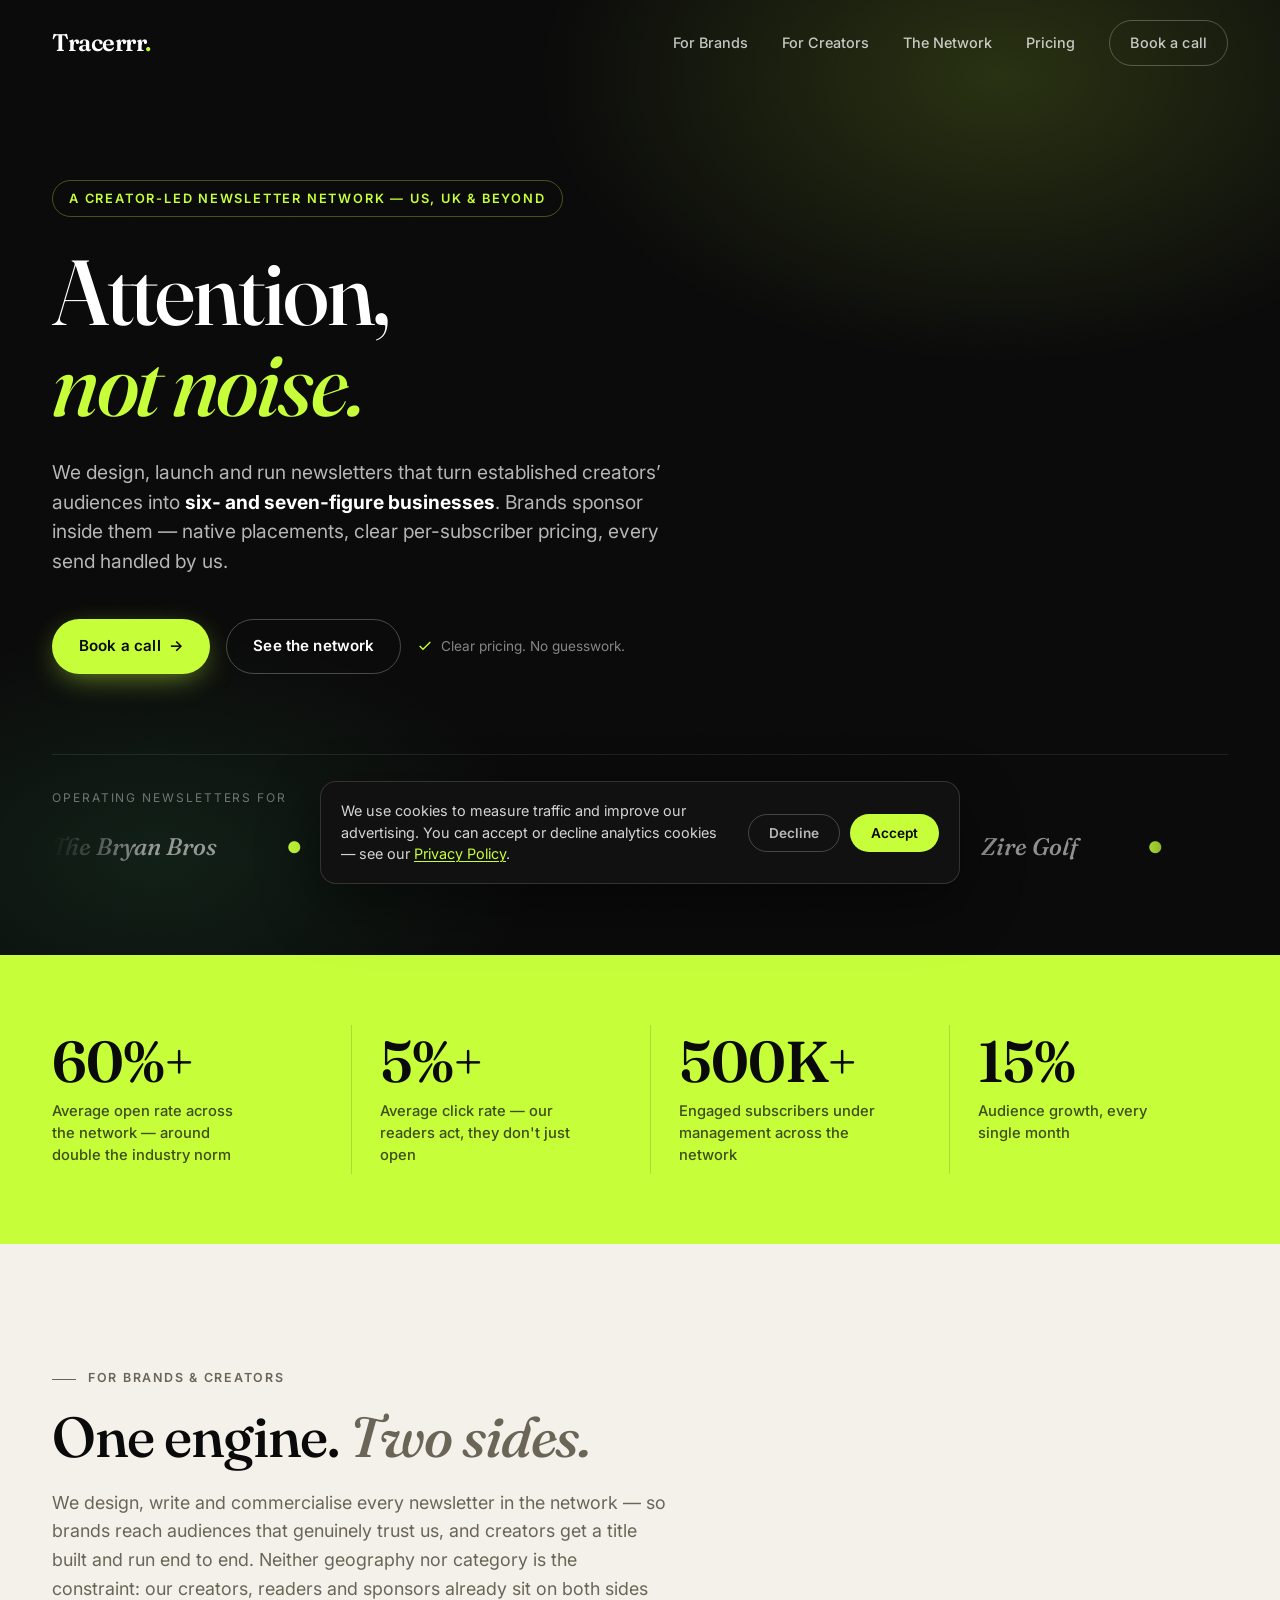
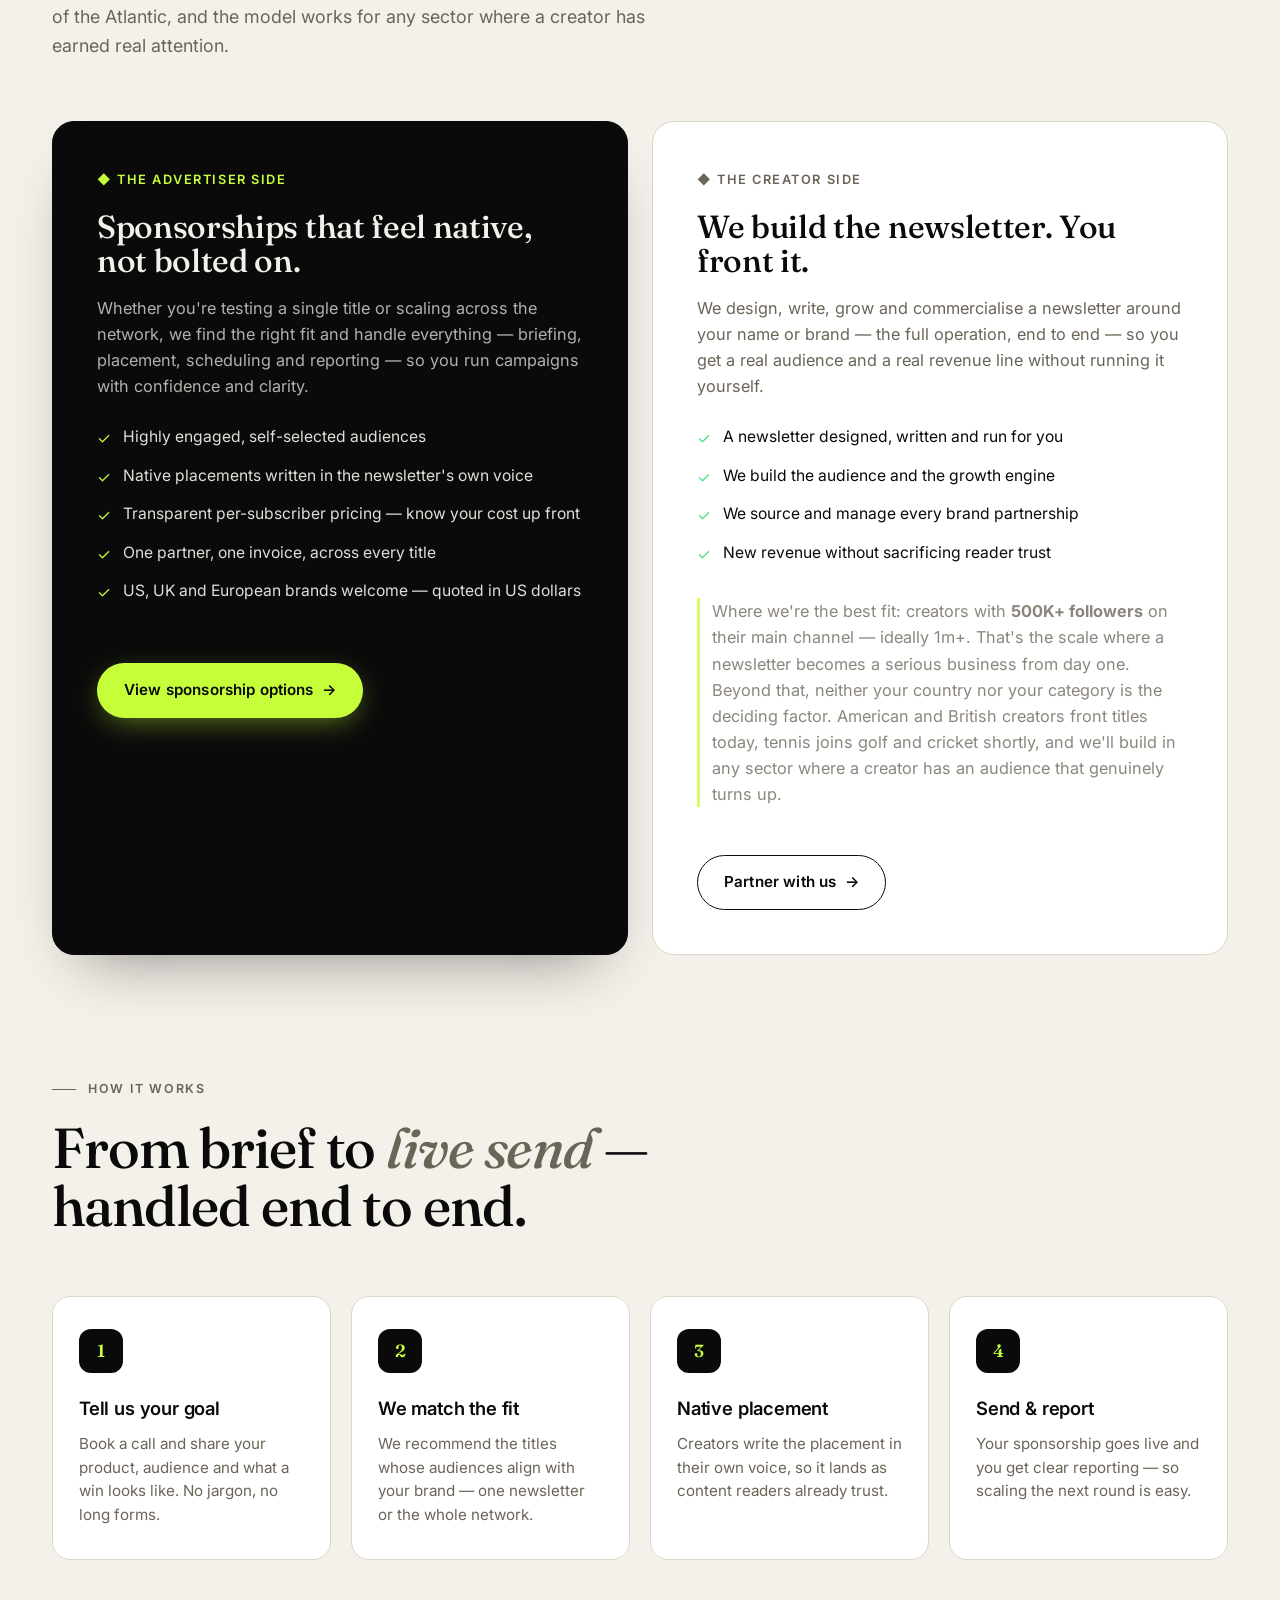
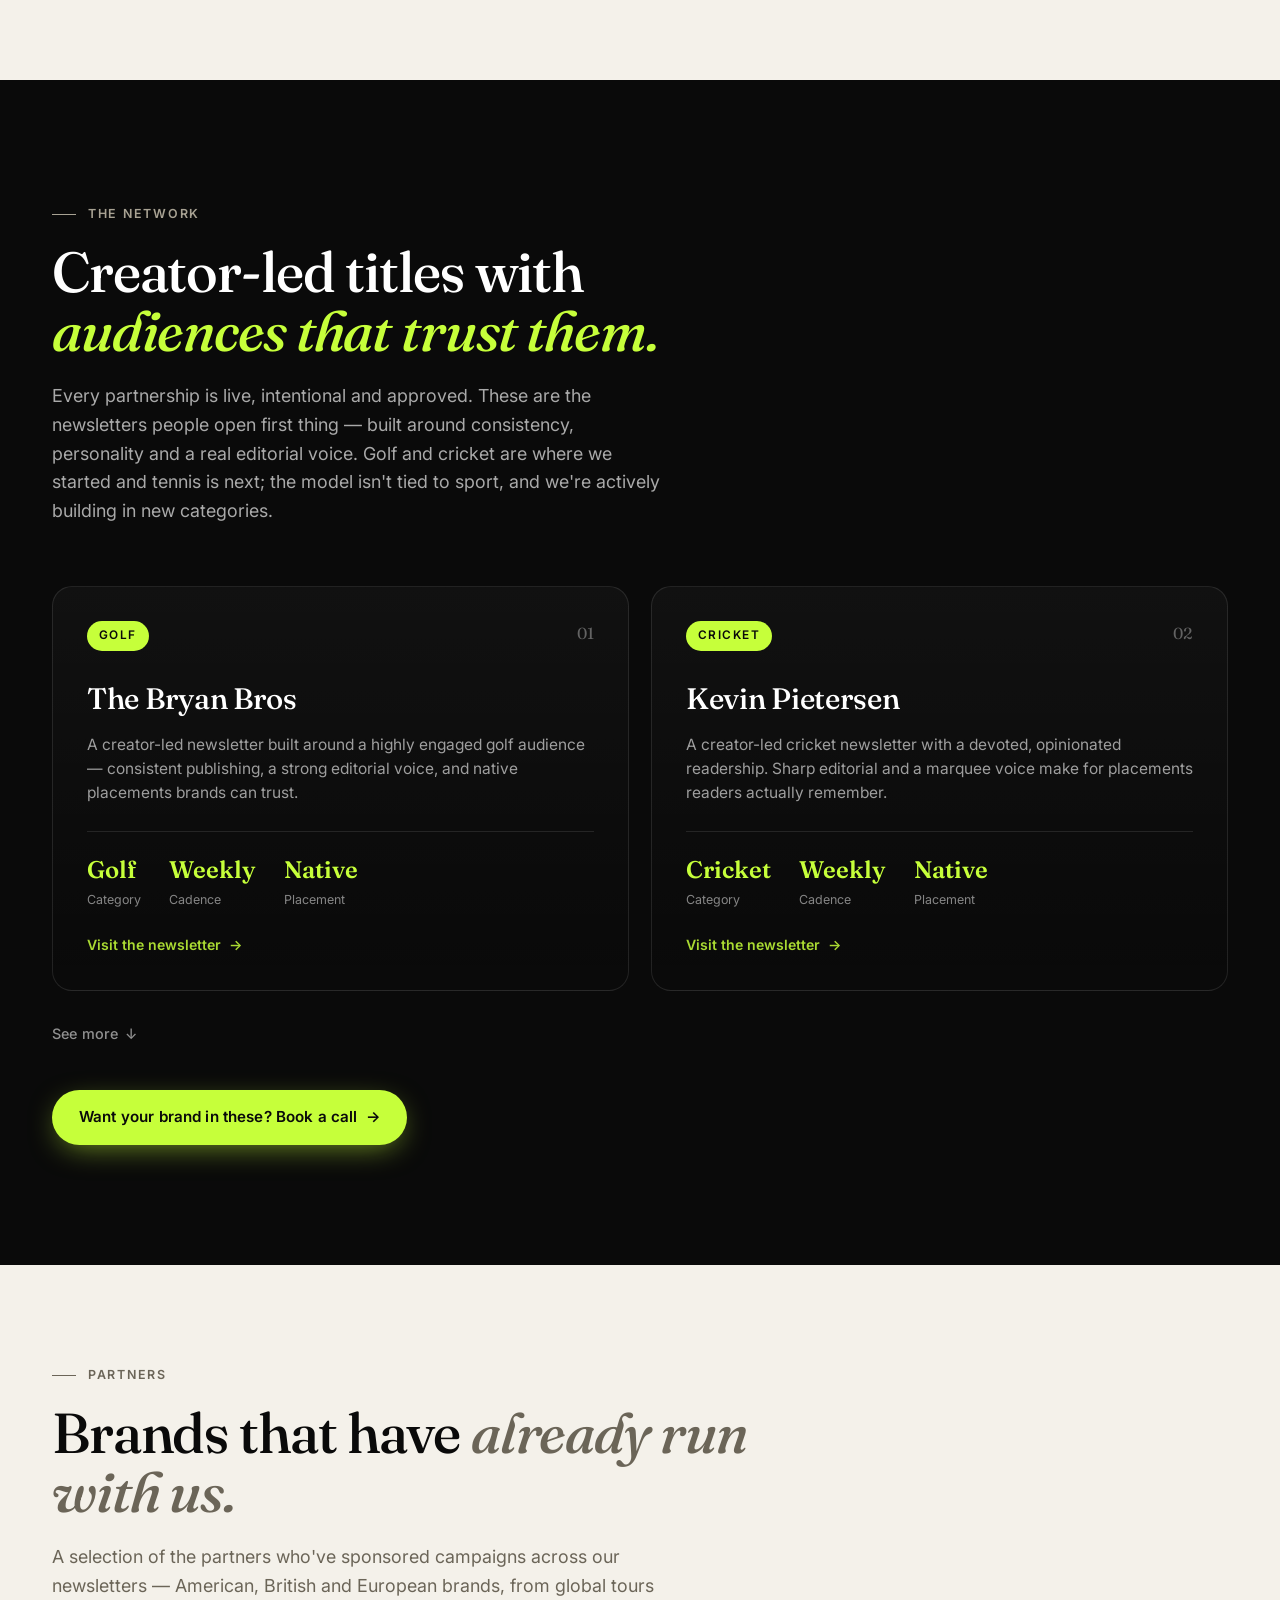
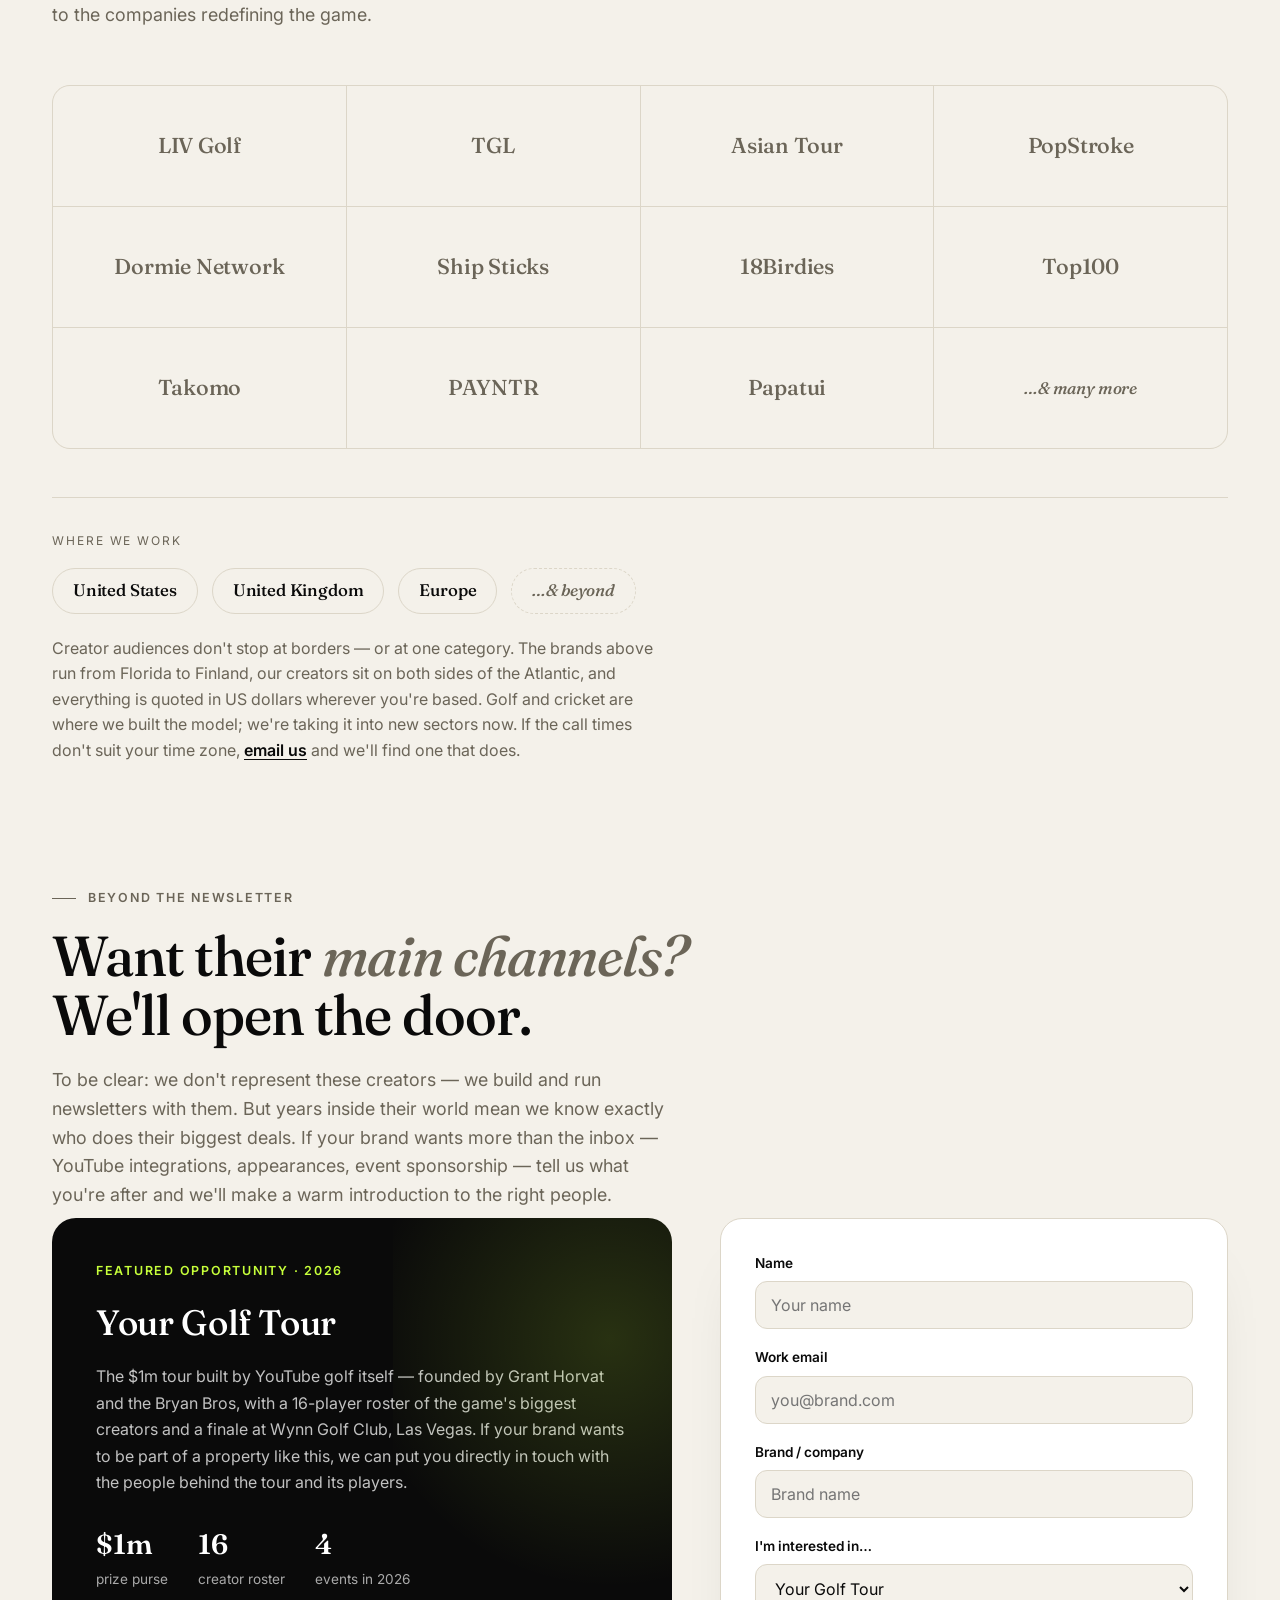
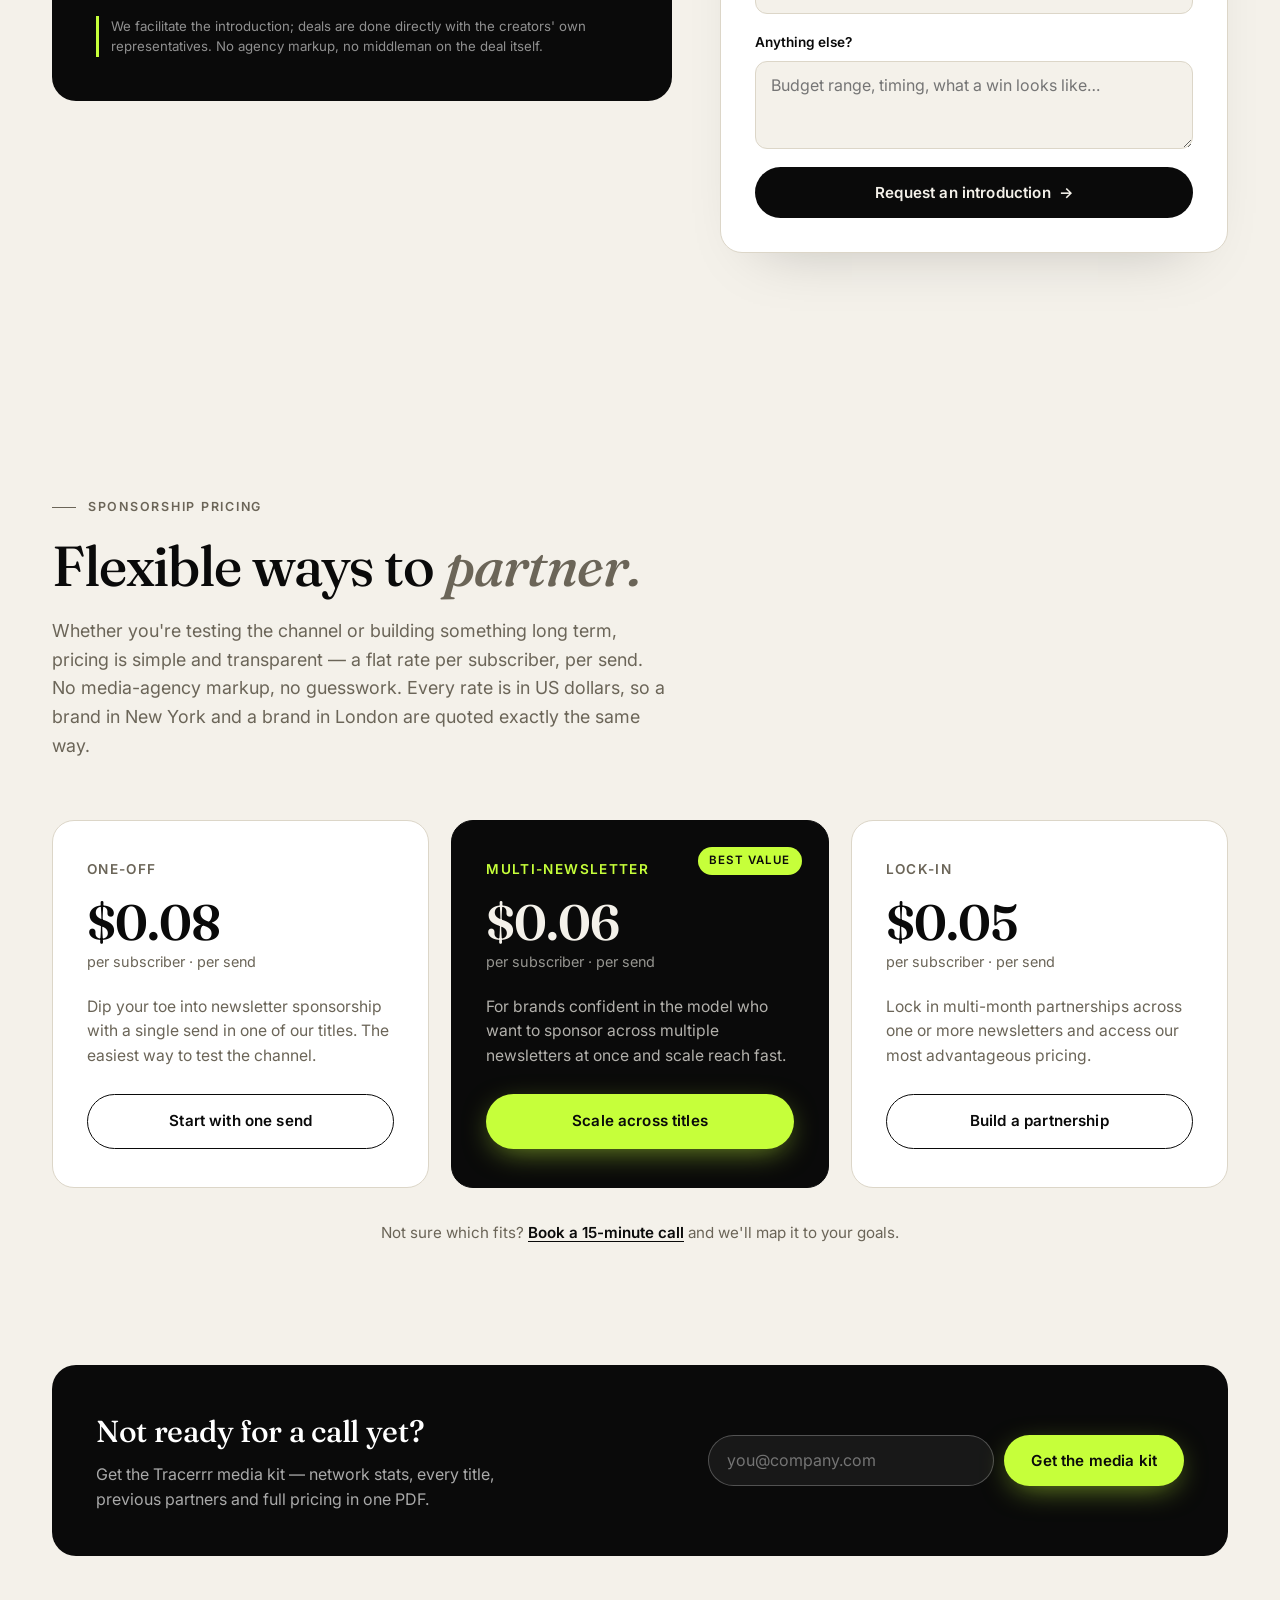
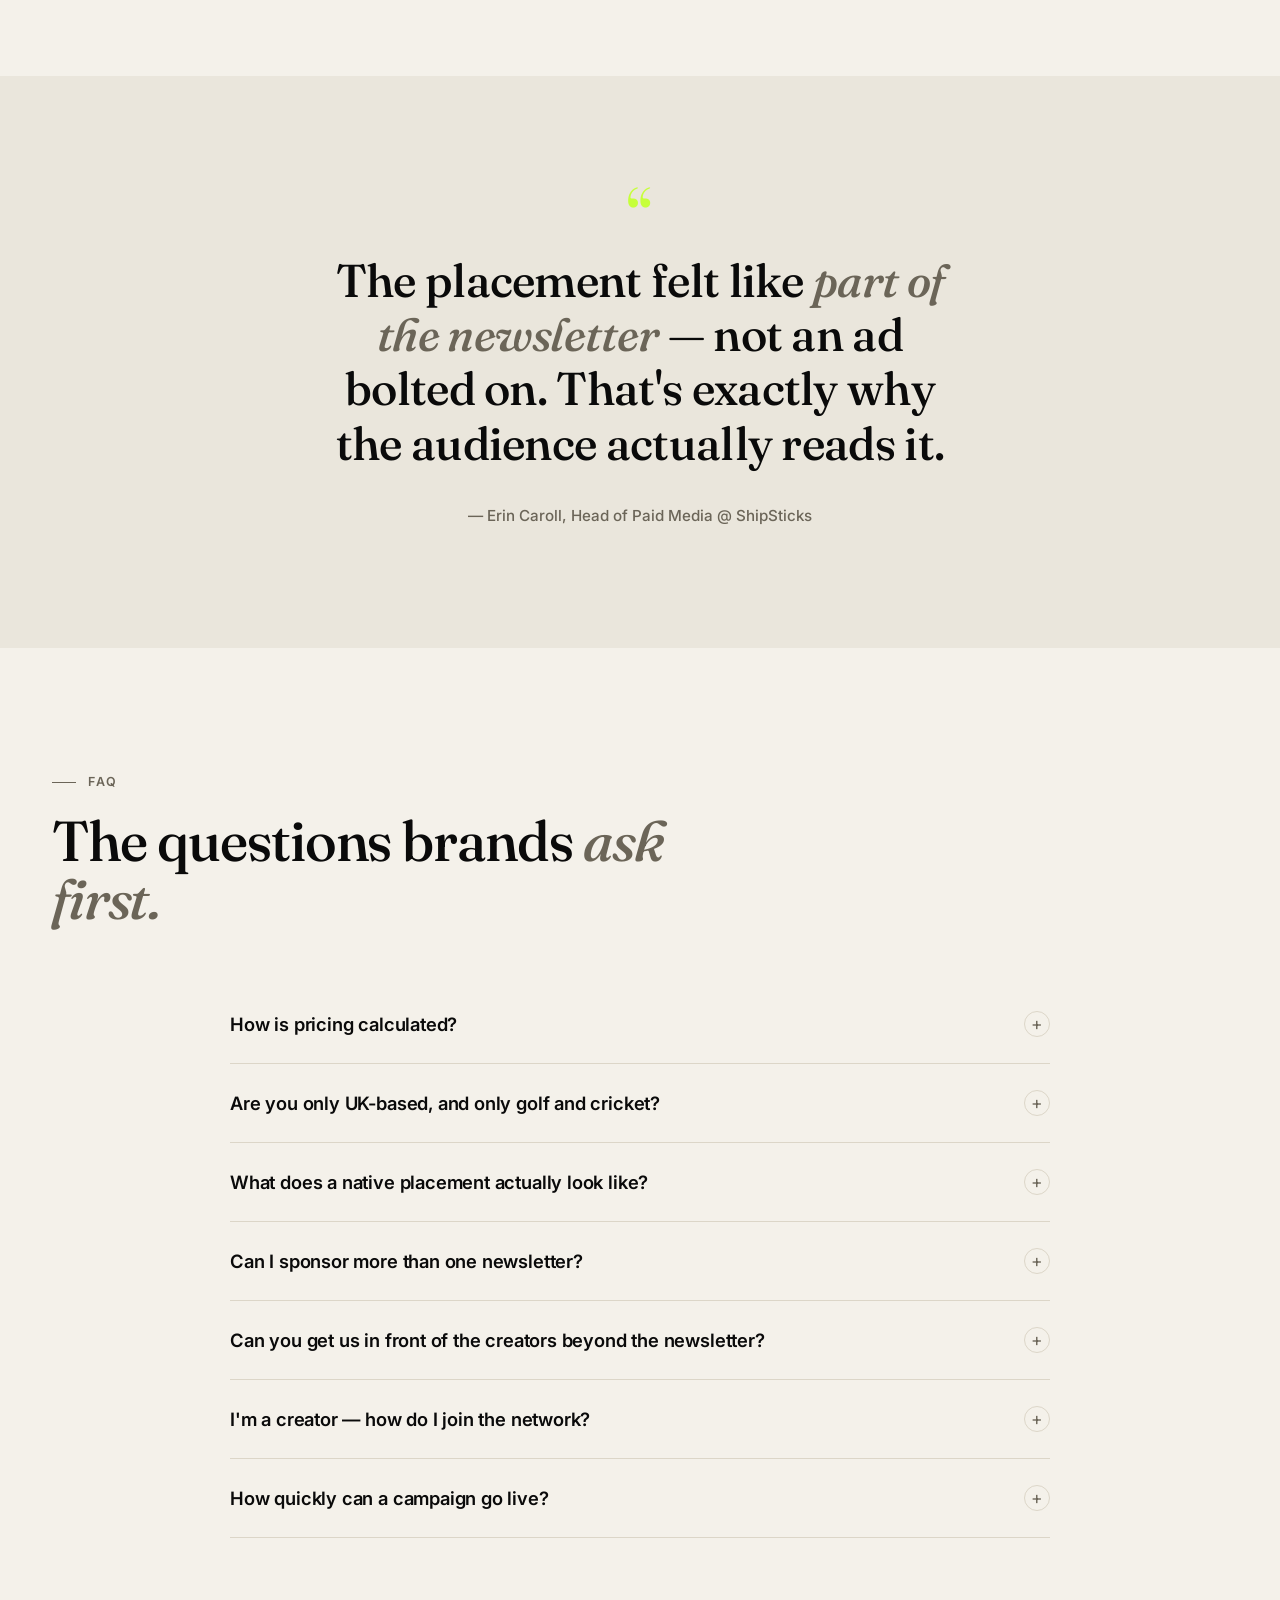
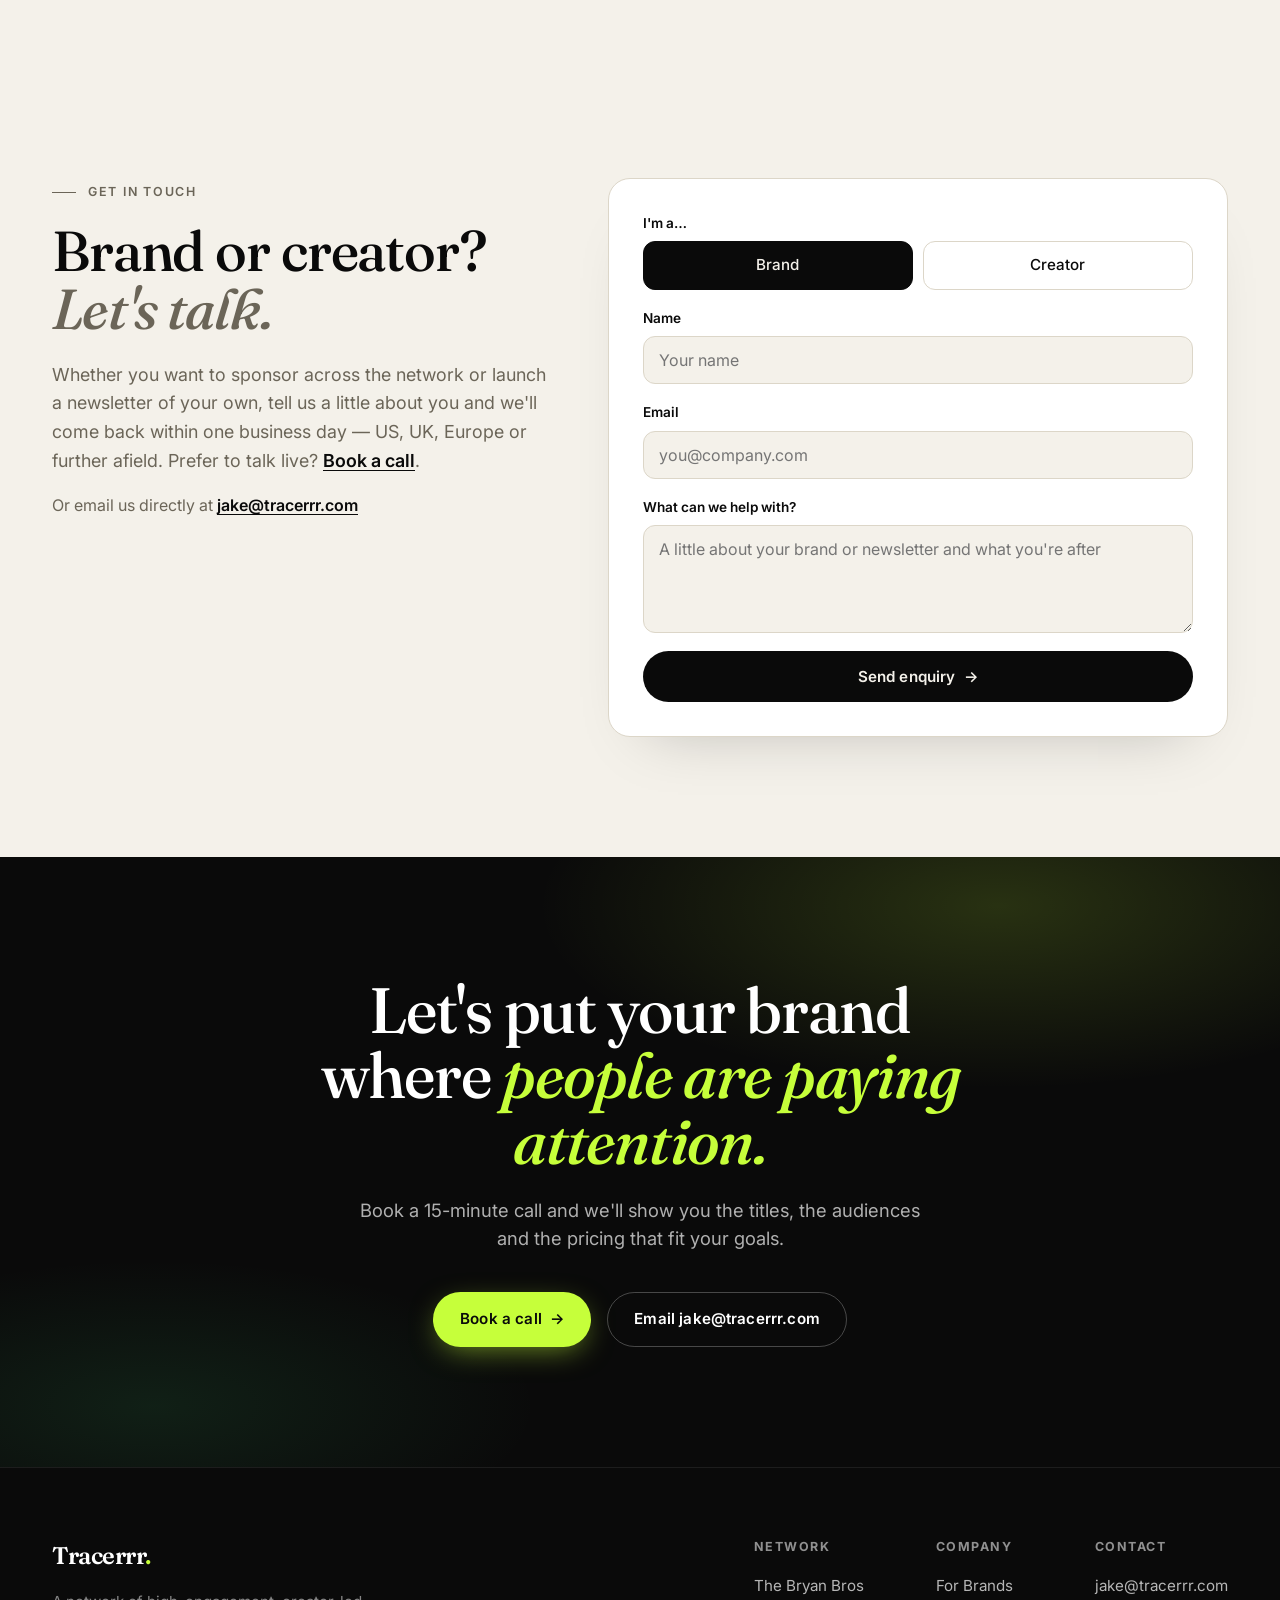
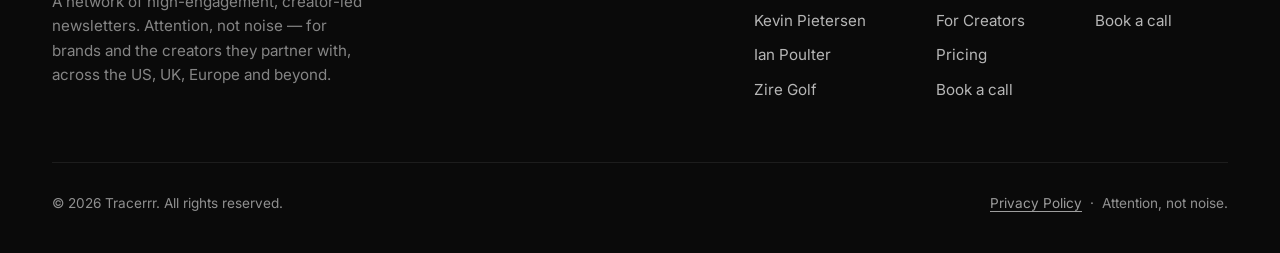
==== index.html @ abd9976f "Hero: lead with the creator revenue outcome, cut 62 words to 31" ====
<!DOCTYPE html>
<html lang="en">
<head>
<meta charset="UTF-8" />
<meta name="viewport" content="width=device-width, initial-scale=1.0" />
<title>Tracerrr — The Creator-Led Newsletter Network Brands Trust</title>
<meta name="description" content="Tracerrr is a network of high-engagement, creator-led newsletters — golf, cricket, tennis and any sector where a creator has a real audience — working with creators and brands across the US, UK, Europe and beyond. Reach audiences who choose to read: clear pricing, native placements, partnerships handled end to end." />
<meta name="theme-color" content="#0a0a0a" />
<link rel="icon" href="data:image/svg+xml,%3Csvg xmlns='http://www.w3.org/2000/svg' viewBox='0 0 100 100'%3E%3Crect width='100' height='100' rx='22' fill='%230a0a0a'/%3E%3Ctext x='50' y='73' font-family='Georgia,serif' font-size='68' font-weight='700' fill='%23c6ff3a' text-anchor='middle'%3ET%3C/text%3E%3C/svg%3E" />

<!-- Open Graph -->
<meta property="og:title" content="Tracerrr — The Creator-Led Newsletter Network Brands Trust" />
<meta property="og:description" content="A network of high-engagement, creator-led newsletters — creators and brands across the US, UK, Europe and beyond. Attention, not noise." />
<meta property="og:type" content="website" />
<meta property="og:url" content="https://tracerrr.com" />
<meta property="og:image" content="https://tracerrr.com/og-image.png" />
<meta property="og:image:width" content="1200" />
<meta property="og:image:height" content="630" />
<meta name="twitter:card" content="summary_large_image" />
<meta name="twitter:image" content="https://tracerrr.com/og-image.png" />
<link rel="apple-touch-icon" href="/logo.png" />

<!-- Structured data -->
<script type="application/ld+json">
{
  "@context": "https://schema.org",
  "@type": "Organization",
  "name": "Tracerrr",
  "url": "https://tracerrr.com",
  "logo": "https://tracerrr.com/logo.png",
  "email": "jake@tracerrr.com",
  "areaServed": ["United States", "United Kingdom", "Europe"],
  "description": "Tracerrr designs, writes and commercialises a network of high-engagement, creator-led newsletters — golf, cricket, tennis and any sector where a creator has a large, engaged audience — working with creators and brands across the United States, United Kingdom and Europe. Native sponsorship placements for brands, end-to-end newsletter operation for creators."
}
</script>
<script type="application/ld+json">
{
  "@context": "https://schema.org",
  "@type": "FAQPage",
  "mainEntity": [
    {"@type":"Question","name":"How is pricing calculated?","acceptedAnswer":{"@type":"Answer","text":"Simple: a flat rate per subscriber, per send. One-off sends are $0.08, multi-newsletter campaigns are $0.06, and multi-month lock-in partnerships are $0.05 — so you always know your cost before you commit. Pricing is quoted in US dollars wherever you are based."}},
    {"@type":"Question","name":"Are you only UK-based, and only golf and cricket?","acceptedAnswer":{"@type":"Answer","text":"Neither. On geography: our creators, readers and sponsors sit across the US, UK and Europe — American and British creators front titles in the network today, and the brands who have sponsored campaigns run from Florida to Finland. Pricing is quoted in US dollars for everyone, we invoice internationally, and if none of the call times suit your time zone, email jake@tracerrr.com and we will find one that does. On category: golf and cricket are simply where we built the model. A Wimbledon champion's newsletter is launching next, and nothing about how we design, write, grow and monetise a title is specific to sport. If a creator has a large, genuinely engaged audience, we are interested in the sector, whatever it is."}},
    {"@type":"Question","name":"What does a native placement actually look like?","acceptedAnswer":{"@type":"Answer","text":"The creator writes your placement in their own voice, integrated into the flow of the newsletter. It reads as content the audience already trusts — which is exactly why recall and engagement are so much higher than display advertising."}},
    {"@type":"Question","name":"Can I sponsor more than one newsletter?","acceptedAnswer":{"@type":"Answer","text":"Absolutely. Many brands run across several titles at once. We handle the coordination, scheduling and reporting across the whole network — one partner, one invoice."}},
    {"@type":"Question","name":"Can you get us in front of the creators beyond the newsletter?","acceptedAnswer":{"@type":"Answer","text":"Yes — with one honest caveat. We don't represent these creators; we run newsletters with them. But if you want their main channels — YouTube integrations, appearances, or opportunities like Your Golf Tour — we'll make a warm introduction to the people who handle those deals directly."}},
    {"@type":"Question","name":"I'm a creator — how do I join the network?","acceptedAnswer":{"@type":"Answer","text":"We work alongside creators on structure, distribution and brand partnerships while you keep full creative control and ownership of your audience. The model works best at 500,000+ followers on your main channel, ideally 1m+. Where you are based matters far less than that, and nor does your category — we run titles with American and British creators already, we are open to creators anywhere, and while golf and cricket are where we started, the model is not tied to sport. Book a call and we'll walk you through how it works."}},
    {"@type":"Question","name":"How quickly can a campaign go live?","acceptedAnswer":{"@type":"Answer","text":"Once we've agreed the fit, placements are typically scheduled into upcoming sends within days. Book a call and we'll give you real dates for the titles you're interested in."}}
  ]
}
</script>

<!-- Calendly popup widget (booking without leaving the page) -->
<link href="https://assets.calendly.com/assets/external/widget.css" rel="stylesheet" media="print" onload="this.media='all'"><noscript><link href="https://assets.calendly.com/assets/external/widget.css" rel="stylesheet"></noscript>
<script src="https://assets.calendly.com/assets/external/widget.js" async></script>

<!-- Google Analytics 4 -->
<script async src="https://www.googletagmanager.com/gtag/js?id=G-6BKDJ0MG5W"></script>
<script>
  window.dataLayer = window.dataLayer || [];
  function gtag(){dataLayer.push(arguments);}
  gtag('js', new Date());
  // Consent Mode v2 — analytics/ads default to DENIED until the visitor chooses
  gtag('consent', 'default', {
    'ad_storage':'denied',
    'ad_user_data':'denied',
    'ad_personalization':'denied',
    'analytics_storage':'denied'
  });
  // Restore a previously granted choice so returning visitors aren't re-asked
  try{ if(localStorage.getItem('tracerrr_consent')==='granted'){
    gtag('consent','update',{'analytics_storage':'granted','ad_storage':'granted','ad_user_data':'granted','ad_personalization':'granted'});
  } }catch(e){}
  gtag('config', 'G-6BKDJ0MG5W');
</script>

<!-- OpenAI Ads pixel — stub queues events immediately; network SDK loads only after cookie consent -->
<script>
  !function(w){if(w.oaiq)return;var q=function(){q.q.push(arguments)};q.q=[];w.oaiq=q}(window);
  oaiq("init",{pixelId:"8ef55dfNKXLFu1pRscYXD2"});
  function loadOaiPixel(){
    try{
      if(window.__oaiLoaded) return; window.__oaiLoaded=true;
      var j=document.createElement('script'); j.async=1; j.src='https://bzrcdn.openai.com/sdk/oaiq.min.js';
      var f=document.getElementsByTagName('script')[0]; f.parentNode.insertBefore(j,f);
    }catch(e){}
  }
  try{ if(localStorage.getItem('tracerrr_consent')==='granted'){ loadOaiPixel(); } }catch(e){}
</script>

<link rel="preconnect" href="https://fonts.googleapis.com">
<link rel="preconnect" href="https://fonts.gstatic.com" crossorigin>
<link href="https://fonts.googleapis.com/css2?family=Fraunces:ital,opsz,wght@0,9..144,300..900;1,9..144,300..900&family=Inter:wght@400;500;600;700&display=swap" rel="stylesheet" media="print" onload="this.media='all'"><noscript><link href="https://fonts.googleapis.com/css2?family=Fraunces:ital,opsz,wght@0,9..144,300..900;1,9..144,300..900&family=Inter:wght@400;500;600;700&display=swap" rel="stylesheet"></noscript>

<style>
:root{
  --bg:#0a0a0a;
  --bg-soft:#111111;
  --ink:#0a0a0a;
  --paper:#f4f1ea;        /* warm editorial paper */
  --paper-2:#eae6dc;
  --line:#dcd6c8;
  --muted:#6b6558;
  --muted-d:#a8a293;
  --accent:#c6ff3a;       /* electric lime — sport energy */
  --accent-2:#4ade80;
  --white:#ffffff;
  --serif:"Fraunces", Georgia, serif;
  --sans:"Inter", system-ui, -apple-system, sans-serif;
  --maxw:1240px;
  --ease:cubic-bezier(.22,1,.36,1);
}
*{margin:0;padding:0;box-sizing:border-box}
html{scroll-behavior:smooth}
body{
  font-family:var(--sans);
  background:var(--paper);
  color:var(--ink);
  -webkit-font-smoothing:antialiased;
  overflow-x:hidden;
  line-height:1.5;
}
a{color:inherit;text-decoration:none}
img{max-width:100%;display:block}
.wrap{max-width:var(--maxw);margin:0 auto;padding:0 32px}
section{position:relative;scroll-margin-top:84px}

/* ---------- Reveal animation ---------- */
.reveal{opacity:0;transform:translateY(28px);transition:opacity .9s var(--ease),transform .9s var(--ease)}
.reveal.in{opacity:1;transform:none}
.reveal.d1{transition-delay:.08s}
.reveal.d2{transition-delay:.16s}
.reveal.d3{transition-delay:.24s}
.reveal.d4{transition-delay:.32s}
@media (prefers-reduced-motion:reduce){.reveal{opacity:1;transform:none;transition:none}}
.no-js .reveal{opacity:1;transform:none}

/* ---------- Buttons ---------- */
.btn{
  display:inline-flex;align-items:center;gap:.55em;
  font-family:var(--sans);font-weight:600;font-size:.95rem;letter-spacing:.01em;
  padding:15px 26px;border-radius:100px;cursor:pointer;border:1px solid transparent;
  transition:transform .3s var(--ease),background .3s var(--ease),color .3s var(--ease),box-shadow .3s var(--ease);
  white-space:nowrap;
}
.btn:hover{transform:translateY(-2px)}
.btn-accent{background:var(--accent);color:#0a0a0a;box-shadow:0 8px 30px -8px rgba(198,255,58,.6)}
.btn-accent:hover{box-shadow:0 14px 40px -10px rgba(198,255,58,.75)}
.btn-dark{background:var(--ink);color:var(--paper)}
.btn-dark:hover{background:#000}
.btn-ghost{background:transparent;border-color:rgba(255,255,255,.25);color:var(--white)}
.btn-ghost:hover{border-color:var(--accent);color:var(--accent)}
.btn-outline{background:transparent;border-color:var(--ink);color:var(--ink)}
.btn-outline:hover{background:var(--ink);color:var(--paper)}
.btn .arr{transition:transform .3s var(--ease)}
.btn:hover .arr{transform:translateX(4px)}

/* ---------- Nav ---------- */
header.nav{position:fixed;top:0;left:0;right:0;z-index:100;transition:all .4s var(--ease)}
.nav-inner{
  max-width:var(--maxw);margin:0 auto;padding:20px 32px;
  display:flex;align-items:center;justify-content:space-between;
}
.nav-scrolled{background:rgba(244,241,234,.82);backdrop-filter:blur(16px);border-bottom:1px solid var(--line)}
.nav-scrolled .nav-inner{padding:14px 32px}
.logo{font-family:var(--serif);font-weight:600;font-size:1.5rem;letter-spacing:-.02em;color:var(--white);transition:color .4s var(--ease)}
.logo .dot{color:var(--accent)}
.nav-scrolled .logo{color:var(--ink)}
.nav-links{display:flex;align-items:center;gap:34px}
.nav-links a.nl{font-size:.9rem;font-weight:500;color:rgba(255,255,255,.75);transition:color .3s}
.nav-scrolled .nav-links a.nl{color:var(--muted)}
.nav-links a.nl:hover{color:var(--accent)}
.nav-scrolled .nav-links a.nl:hover{color:var(--ink)}
.nav-cta{padding:11px 20px;font-size:.88rem}
.nav-scrolled .btn-ghost{border-color:var(--ink);color:var(--ink)}
.nav-scrolled .btn-ghost:hover{background:var(--ink);color:var(--paper)}
.menu-btn{display:none;background:none;border:none;cursor:pointer;flex-direction:column;gap:5px;padding:8px}
.menu-btn span{width:24px;height:2px;background:var(--white);transition:.3s}
.nav-scrolled .menu-btn span{background:var(--ink)}

/* ---------- Hero ---------- */
.hero{background:var(--bg);color:var(--white);padding:180px 0 90px;overflow:hidden;position:relative}
.hero-glow{position:absolute;inset:0;pointer-events:none;
  background:
    radial-gradient(60% 50% at 78% 8%, rgba(198,255,58,.16), transparent 60%),
    radial-gradient(50% 40% at 12% 90%, rgba(74,222,128,.10), transparent 60%);
}
.hero-grain{position:absolute;inset:0;opacity:.05;pointer-events:none;mix-blend-mode:overlay;
  background-image:url("data:image/svg+xml,%3Csvg xmlns='http://www.w3.org/2000/svg' width='140' height='140'%3E%3Cfilter id='n'%3E%3CfeTurbulence type='fractalNoise' baseFrequency='0.9' numOctaves='3'/%3E%3C/filter%3E%3Crect width='100%25' height='100%25' filter='url(%23n)'/%3E%3C/svg%3E");}
.hero-inner{position:relative;z-index:2}
.eyebrow{
  display:inline-flex;align-items:center;gap:9px;font-size:.8rem;font-weight:600;
  letter-spacing:.14em;text-transform:uppercase;color:var(--accent);
  border:1px solid rgba(198,255,58,.3);border-radius:100px;padding:8px 16px;margin-bottom:30px;
}
h1.hero-h{
  font-family:var(--serif);font-weight:500;
  font-size:clamp(3rem,7.2vw,6.6rem);line-height:.98;letter-spacing:-.025em;max-width:16ch;
}
h1.hero-h em{font-style:italic;color:var(--accent)}
.hero-sub{margin-top:30px;font-size:clamp(1.05rem,1.5vw,1.28rem);color:rgba(255,255,255,.7);max-width:52ch;line-height:1.55}
.hero-actions{margin-top:42px;display:flex;gap:16px;flex-wrap:wrap;align-items:center}
.hero-note{font-size:.85rem;color:rgba(255,255,255,.5);display:flex;align-items:center;gap:8px}
.hero-note svg{flex:none}

/* trust marquee */
.trust{border-top:1px solid rgba(255,255,255,.09);margin-top:80px;padding-top:34px;position:relative;z-index:2}
.trust-label{font-size:.75rem;letter-spacing:.16em;text-transform:uppercase;color:rgba(255,255,255,.4);margin-bottom:22px}
.marquee{display:flex;gap:70px;overflow:hidden;-webkit-mask-image:linear-gradient(90deg,transparent,#000 8%,#000 92%,transparent);mask-image:linear-gradient(90deg,transparent,#000 8%,#000 92%,transparent)}
.marquee-track{display:flex;gap:70px;align-items:center;animation:scroll 26s linear infinite;flex:none}
.marquee:hover .marquee-track{animation-play-state:paused}
@keyframes scroll{to{transform:translateX(-50%)}}
.mq-item{font-family:var(--serif);font-size:1.5rem;font-weight:500;color:rgba(255,255,255,.55);white-space:nowrap;font-style:italic}
.mq-dot{color:var(--accent);font-style:normal}

/* ---------- Stats band ---------- */
.stats{background:var(--accent);color:#0a0a0a;padding:70px 0}
.stats-grid{display:grid;grid-template-columns:repeat(4,1fr);gap:20px}
.stat{padding:8px 0}
.stat .num{font-family:var(--serif);font-weight:600;font-size:clamp(2.6rem,4.5vw,4rem);line-height:1;letter-spacing:-.02em}
.stat .lbl{margin-top:10px;font-size:.92rem;font-weight:500;color:rgba(10,10,10,.72);max-width:22ch}
.stat + .stat{border-left:1px solid rgba(10,10,10,.14);padding-left:28px}

/* ---------- Section heading ---------- */
.sec{padding:120px 0}
.sec-tag{display:inline-block;font-size:.78rem;font-weight:600;letter-spacing:.14em;text-transform:uppercase;color:var(--muted);margin-bottom:20px}
.sec-tag::before{content:"";display:inline-block;width:24px;height:1px;background:var(--muted);vertical-align:middle;margin-right:12px}
h2.sec-h{font-family:var(--serif);font-weight:500;font-size:clamp(2.2rem,4.4vw,3.6rem);line-height:1.04;letter-spacing:-.02em;max-width:20ch}
h2.sec-h em{font-style:italic;color:var(--muted)}
.sec-lead{margin-top:22px;font-size:1.12rem;color:var(--muted);max-width:56ch;line-height:1.6}

/* ---------- Audience split ---------- */
.split{display:grid;grid-template-columns:1fr 1fr;gap:24px;margin-top:64px}
.aud-row{display:grid;grid-template-columns:1fr 1fr;gap:48px;align-items:center}
.aud-intro .btn{margin-top:28px}
.aud-row.rev .aud-intro{order:2}
/* toggleable dual advertiser/creator cards */
.duo{display:grid;grid-template-columns:1fr 1fr;gap:24px;margin-top:60px}
.aud-card.theme-dark{background:var(--ink);color:var(--paper);border:1px solid var(--ink);box-shadow:0 30px 60px -30px rgba(0,0,0,.45)}
.aud-card.theme-dark .aud-kicker{color:var(--accent)}
.aud-card.theme-dark p{color:rgba(244,241,234,.72)}
.aud-card.theme-dark .aud-list li{color:rgba(244,241,234,.92)}
.aud-card.theme-dark .aud-list .tick{color:var(--accent)}
.aud-card.theme-dark .aud-cta{background:var(--accent);color:#0a0a0a;box-shadow:0 8px 30px -8px rgba(198,255,58,.55)}
.aud-card.theme-dark .aud-cta:hover{box-shadow:0 14px 40px -10px rgba(198,255,58,.7)}
.aud-card.theme-light{background:var(--white);color:var(--ink);border:1px solid var(--line);box-shadow:none}
.aud-card.theme-light .aud-kicker{color:var(--muted)}
.aud-card.theme-light p{color:var(--muted)}
.aud-card.theme-light .aud-list li{color:var(--ink)}
.aud-card.theme-light .aud-list .tick{color:var(--accent-2)}
.aud-card.theme-light .aud-cta{background:transparent;border:1px solid var(--ink);color:var(--ink)}
.aud-card.theme-light .aud-cta:hover{background:var(--ink);color:var(--paper)}
.aud-cta{margin-top:26px}
.aud-card{border-radius:22px;padding:44px;position:relative;overflow:hidden;transition:transform .5s var(--ease),box-shadow .5s var(--ease),background .5s var(--ease),color .5s var(--ease),border-color .5s var(--ease)}
.aud-card:hover{transform:translateY(-6px)}
.aud-brands{background:var(--ink);color:var(--paper);box-shadow:0 30px 60px -30px rgba(0,0,0,.4)}
.aud-creators{background:var(--white);border:1px solid var(--line);color:var(--ink)}
.aud-kicker{font-size:.8rem;font-weight:600;letter-spacing:.12em;text-transform:uppercase;display:inline-flex;align-items:center;gap:8px}
.aud-brands .aud-kicker{color:var(--accent)}
.aud-creators .aud-kicker{color:var(--muted)}
.aud-card h3{font-family:var(--serif);font-weight:500;font-size:2rem;line-height:1.08;margin:20px 0 16px;letter-spacing:-.01em}
.aud-card p{font-size:1.02rem;line-height:1.6}
.aud-brands p{color:rgba(244,241,234,.72)}
.aud-creators p{color:var(--muted)}
.aud-list{list-style:none;margin:26px 0 32px;display:flex;flex-direction:column;gap:13px}
.aud-list li{display:flex;gap:12px;align-items:flex-start;font-size:.98rem}
.aud-list .tick{flex:none;margin-top:2px;color:var(--accent-2)}
.aud-brands .aud-list li{color:rgba(244,241,234,.9)}
.aud-brands .aud-list .tick{color:var(--accent)}

/* ---------- How it works ---------- */
.steps{display:grid;grid-template-columns:repeat(4,1fr);gap:20px;margin-top:60px;counter-reset:step}
.step{padding:32px 26px;border:1px solid var(--line);border-radius:18px;background:var(--white);position:relative;transition:transform .4s var(--ease),border-color .4s}
.step:hover{transform:translateY(-6px);border-color:var(--ink)}
.step .st-num{font-family:var(--serif);font-size:1.1rem;font-weight:600;color:var(--accent);background:var(--ink);width:44px;height:44px;border-radius:12px;display:flex;align-items:center;justify-content:center;margin-bottom:22px}
.step h3{font-size:1.15rem;font-weight:600;margin-bottom:10px;letter-spacing:-.01em}
.step p{font-size:.95rem;color:var(--muted);line-height:1.55}

/* ---------- Portfolio ---------- */
.portfolio{background:var(--bg);color:var(--white)}
.portfolio .sec-tag{color:var(--muted-d)}
.portfolio .sec-tag::before{background:var(--muted-d)}
.portfolio h2.sec-h em{color:var(--accent)}
.portfolio .sec-lead{color:rgba(255,255,255,.65)}
.pf-grid{display:grid;grid-template-columns:repeat(2,1fr);gap:22px;margin-top:60px}
.pf-grid.pf-collapsed .pf-card:nth-child(n+3){display:none}
.pf-more-wrap{margin-top:30px}
.pf-more{background:none;border:0;cursor:pointer;font-family:var(--sans);font-size:.9rem;font-weight:500;letter-spacing:.01em;color:rgba(255,255,255,.55);display:inline-flex;align-items:center;gap:.45em;padding:4px 0;transition:color .25s var(--ease)}
.pf-more:hover{color:var(--accent)}
.pf-more .arr{transition:transform .3s var(--ease)}
.pf-more:hover .arr{transform:translateY(3px)}

/* sticky mobile CTA */
.sticky-cta{position:fixed;left:0;right:0;bottom:0;z-index:9998;display:none;padding:10px 14px calc(10px + env(safe-area-inset-bottom));background:rgba(10,10,10,.92);-webkit-backdrop-filter:blur(8px);backdrop-filter:blur(8px);border-top:1px solid rgba(255,255,255,.12);transform:translateY(110%);transition:transform .35s var(--ease)}
.sticky-cta.show{transform:none}
.sticky-cta-btn{display:flex;justify-content:center;align-items:center;gap:.5em;background:var(--accent);color:#0a0a0a;font-weight:600;font-family:var(--sans);font-size:1rem;border-radius:100px;padding:14px;box-shadow:0 8px 30px -8px rgba(198,255,58,.6)}
@media (max-width:760px){.sticky-cta{display:block}}

/* media kit */
.mk-card{background:var(--ink);color:#fff;border-radius:24px;padding:44px;display:flex;flex-wrap:wrap;gap:28px;align-items:center;justify-content:space-between;position:relative;overflow:hidden}
.mk-card h3{font-family:var(--serif);font-weight:500;font-size:1.9rem;letter-spacing:-.01em;margin-bottom:8px}
.mk-card p{color:rgba(255,255,255,.65);max-width:46ch;font-size:1rem;line-height:1.55}
.mk-copy{flex:1 1 320px}
.mk-form{display:flex;gap:10px;flex-wrap:wrap;flex:0 1 auto}
.mk-input{font-family:var(--sans);font-size:1rem;padding:14px 18px;border-radius:100px;border:1px solid rgba(255,255,255,.25);background:rgba(255,255,255,.06);color:#fff;min-width:240px;outline:none}
.mk-input:focus{border-color:var(--accent)}
.mk-input::placeholder{color:rgba(255,255,255,.4)}
#mkResult[hidden]{display:none}
.mk-thanks{color:rgba(255,255,255,.8);margin-bottom:6px}
.mk-download{display:inline-flex;align-items:center;gap:.5em;color:var(--accent);font-weight:600;text-decoration:underline;text-underline-offset:3px}
@media (max-width:600px){.mk-card{padding:30px}.mk-form{width:100%}.mk-input{flex:1;min-width:0}}
.aud-note{margin:18px 0 22px;font-size:.85rem;opacity:.78;border-left:3px solid var(--accent);padding-left:12px;line-height:1.55}
.pf-card{display:block;color:inherit;border:1px solid rgba(255,255,255,.1);border-radius:20px;padding:34px;background:linear-gradient(180deg,rgba(255,255,255,.03),rgba(255,255,255,0));transition:transform .5s var(--ease),border-color .5s,background .5s;position:relative;overflow:hidden}
.pf-visit{display:inline-flex;align-items:center;gap:8px;margin-top:24px;font-size:.88rem;font-weight:600;color:var(--accent);opacity:.85;transition:opacity .3s var(--ease)}
.pf-card:hover .pf-visit{opacity:1}
.pf-card:hover .pf-visit .arr{transform:translateX(4px)}
.pf-visit .arr{transition:transform .3s var(--ease)}
.pf-card.soon{border-color:rgba(198,255,58,.45)}
.pf-card:hover{transform:translateY(-6px);border-color:rgba(198,255,58,.5);background:linear-gradient(180deg,rgba(198,255,58,.06),rgba(255,255,255,0))}
.pf-top{display:flex;justify-content:space-between;align-items:flex-start;margin-bottom:26px}
.pf-sport{font-size:.74rem;font-weight:600;letter-spacing:.12em;text-transform:uppercase;color:#0a0a0a;background:var(--accent);padding:6px 12px;border-radius:100px}
.pf-num{font-family:var(--serif);font-size:1rem;color:rgba(255,255,255,.35)}
.pf-card h3{font-family:var(--serif);font-weight:500;font-size:1.85rem;letter-spacing:-.01em;margin-bottom:12px}
.pf-card p{font-size:.97rem;color:rgba(255,255,255,.6);line-height:1.55;margin-bottom:26px}
.pf-meta{display:flex;gap:28px;border-top:1px solid rgba(255,255,255,.1);padding-top:20px}
.pf-meta .m{display:flex;flex-direction:column}
.pf-meta .m b{font-family:var(--serif);font-size:1.5rem;font-weight:600;color:var(--accent)}
.pf-meta .m span{font-size:.78rem;color:rgba(255,255,255,.5);margin-top:3px}

/* ---------- Pricing ---------- */
/* previous partners */
.partner-grid{display:grid;grid-template-columns:repeat(4,1fr);gap:1px;background:var(--line);border:1px solid var(--line);border-radius:18px;overflow:hidden;margin-top:56px}
.partner{background:var(--paper);display:flex;align-items:center;justify-content:center;text-align:center;min-height:120px;padding:20px;font-family:var(--serif);font-weight:500;font-size:1.35rem;letter-spacing:-.01em;color:var(--muted);transition:background .3s var(--ease),color .3s var(--ease)}
.partner:hover{background:var(--ink);color:var(--accent)}
.partner.more{font-style:italic;font-size:1.05rem}
.markets{margin-top:48px;padding-top:34px;border-top:1px solid var(--line)}
.markets-label{font-size:.75rem;letter-spacing:.16em;text-transform:uppercase;color:var(--muted);margin-bottom:18px}
.markets-row{display:flex;flex-wrap:wrap;align-items:center;gap:10px 14px}
.market{font-family:var(--serif);font-weight:500;font-size:1.05rem;letter-spacing:-.01em;color:var(--ink);border:1px solid var(--line);border-radius:100px;padding:9px 20px;background:var(--paper)}
.market.and-beyond{font-style:italic;color:var(--muted);border-style:dashed}
.markets-note{margin-top:22px;font-size:1rem;line-height:1.6;color:var(--muted);max-width:62ch}
.markets-note a{color:var(--ink);font-weight:600;text-decoration:underline;text-underline-offset:3px}
@media (max-width:480px){.market{font-size:.98rem;padding:8px 16px}}
@media (max-width:760px){.partner-grid{grid-template-columns:repeat(3,1fr)}}
@media (max-width:480px){.partner-grid{grid-template-columns:repeat(2,1fr)}}
.price-grid{display:grid;grid-template-columns:repeat(3,1fr);gap:22px;margin-top:60px}
.price-card{border:1px solid var(--line);border-radius:22px;padding:38px 34px;background:var(--white);transition:transform .45s var(--ease),box-shadow .45s;display:flex;flex-direction:column}
.price-card:hover{transform:translateY(-6px);box-shadow:0 30px 60px -34px rgba(0,0,0,.28)}
.price-card.feat{background:var(--ink);color:var(--paper);border-color:var(--ink);position:relative}
.price-card.feat::after{content:"Best value";position:absolute;top:26px;right:26px;font-size:.72rem;font-weight:600;letter-spacing:.1em;text-transform:uppercase;color:#0a0a0a;background:var(--accent);padding:5px 11px;border-radius:100px}
.price-name{font-size:.85rem;font-weight:600;letter-spacing:.1em;text-transform:uppercase;color:var(--muted)}
.price-card.feat .price-name{color:var(--accent)}
.price-amt{font-family:var(--serif);font-weight:600;font-size:3.1rem;letter-spacing:-.02em;margin:18px 0 4px;line-height:1}
.price-unit{font-size:.9rem;color:var(--muted)}
.price-card.feat .price-unit{color:rgba(244,241,234,.6)}
.price-desc{font-size:.98rem;color:var(--muted);line-height:1.55;margin:22px 0 26px;flex:1}
.price-card.feat .price-desc{color:rgba(244,241,234,.72)}
.price-card .btn{width:100%;justify-content:center}
.price-foot{text-align:center;margin-top:34px;font-size:.95rem;color:var(--muted)}

/* ---------- Enquiry form ---------- */
.enq-grid{display:grid;grid-template-columns:.9fr 1.1fr;gap:48px;align-items:start}
.enq-copy .sec-lead a,.enq-alt a{color:var(--ink);font-weight:600;text-decoration:underline;text-underline-offset:3px}
.enq-alt{margin-top:18px;font-size:1rem;color:var(--muted)}
.enq-form{background:var(--white);border:1px solid var(--line);border-radius:22px;padding:34px;box-shadow:0 30px 60px -40px rgba(0,0,0,.25)}
.fld{margin-bottom:18px;display:flex;flex-direction:column;gap:8px}
.fld > label{font-size:.85rem;font-weight:600;color:var(--ink)}
.fld input,.fld textarea{font-family:var(--sans);font-size:1rem;padding:13px 15px;border:1px solid var(--line);border-radius:12px;background:var(--paper);color:var(--ink);transition:border-color .25s,box-shadow .25s;width:100%}
.fld input:focus,.fld textarea:focus{outline:none;border-color:var(--ink);box-shadow:0 0 0 3px rgba(10,10,10,.06)}
.fld textarea{resize:vertical}
.seg{display:flex;gap:10px}
.seg label{flex:1;display:flex;align-items:center;justify-content:center;gap:8px;border:1px solid var(--line);border-radius:12px;padding:12px;font-weight:500;font-size:.95rem;cursor:pointer;transition:.25s}
.seg input{position:absolute;width:1px;height:1px;opacity:0;pointer-events:none}
.seg label:has(input:checked){border-color:var(--ink);background:var(--ink);color:var(--paper)}
.enq-success{display:none;margin-top:8px;padding:14px 16px;background:rgba(74,222,128,.14);border:1px solid rgba(74,222,128,.5);border-radius:12px;color:#166534;font-size:.95rem;font-weight:500}
/* main-channel introductions */
.intro-grid{display:grid;grid-template-columns:1.1fr .9fr;gap:48px;align-items:start;margin-top:8px}
.intro-feature{background:var(--ink);color:#fff;border-radius:24px;padding:44px;position:relative;overflow:hidden}
.intro-feature::after{content:"";position:absolute;top:-40%;right:-25%;width:70%;height:130%;background:radial-gradient(circle,rgba(198,255,58,.16),transparent 65%);pointer-events:none}
.intro-kicker{font-size:.78rem;font-weight:600;letter-spacing:.14em;text-transform:uppercase;color:var(--accent);margin-bottom:16px}
.intro-feature h3{font-family:var(--serif);font-weight:500;font-size:2.2rem;letter-spacing:-.01em;margin-bottom:14px}
.intro-p{color:rgba(255,255,255,.75);line-height:1.65;font-size:1rem;position:relative}
.intro-facts{list-style:none;display:flex;gap:30px;margin:28px 0 0;padding:0;flex-wrap:wrap;position:relative}
.intro-facts li{font-size:.85rem;color:rgba(255,255,255,.65)}
.intro-facts strong{display:block;font-family:var(--serif);font-size:1.75rem;color:#fff;font-weight:600;margin-bottom:4px}
.intro-note{margin-top:26px;font-size:.83rem;color:rgba(255,255,255,.55);line-height:1.55;position:relative;border-left:3px solid var(--accent);padding-left:12px}
.fld select{font-family:var(--sans);font-size:1rem;padding:13px 15px;border:1px solid var(--line);border-radius:12px;background:var(--paper);color:var(--ink);width:100%;transition:border-color .25s,box-shadow .25s}
.fld select:focus{outline:none;border-color:var(--ink);box-shadow:0 0 0 3px rgba(10,10,10,.06)}
@media (max-width:880px){.intro-grid{grid-template-columns:1fr;gap:28px}.intro-feature{padding:32px}}

/* ---------- Testimonial ---------- */
.quote-sec{background:var(--paper-2)}
.quote-big{font-family:var(--serif);font-weight:500;font-size:clamp(1.8rem,3.6vw,3rem);line-height:1.18;letter-spacing:-.015em;max-width:22ch;margin:0 auto;text-align:center}
.quote-big em{font-style:italic;color:var(--muted)}
.quote-mark{font-family:var(--serif);font-size:5rem;color:var(--accent);line-height:.6;text-align:center;display:block;margin-bottom:10px}
.quote-by{text-align:center;margin-top:34px;font-size:.95rem;color:var(--muted);font-weight:500}

/* ---------- FAQ ---------- */
.faq-wrap{max-width:820px;margin:56px auto 0}
.faq{border-bottom:1px solid var(--line)}
.faq button{width:100%;background:none;border:none;cursor:pointer;text-align:left;padding:26px 0;display:flex;justify-content:space-between;align-items:center;gap:20px;font-family:var(--sans)}
.faq button h3{font-size:1.15rem;font-weight:600;letter-spacing:-.01em;color:var(--ink)}
.faq .ic{flex:none;width:26px;height:26px;border-radius:50%;border:1px solid var(--line);display:flex;align-items:center;justify-content:center;transition:.35s var(--ease);font-size:1.1rem;color:var(--muted)}
.faq.open .ic{background:var(--ink);color:var(--accent);border-color:var(--ink);transform:rotate(45deg)}
.faq .ans{max-height:0;overflow:hidden;transition:max-height .45s var(--ease)}
.faq .ans p{padding:0 0 26px;font-size:1rem;color:var(--muted);line-height:1.6;max-width:64ch}

/* ---------- CTA ---------- */
.cta{background:var(--bg);color:var(--white);text-align:center;overflow:hidden}
.cta-inner{position:relative;z-index:2}
.cta h2{font-family:var(--serif);font-weight:500;font-size:clamp(2.4rem,5vw,4.2rem);line-height:1.02;letter-spacing:-.02em;max-width:16ch;margin:0 auto}
.cta h2 em{font-style:italic;color:var(--accent)}
.cta p{margin:24px auto 40px;font-size:1.15rem;color:rgba(255,255,255,.68);max-width:48ch}
.cta-actions{display:flex;gap:16px;justify-content:center;flex-wrap:wrap}

/* ---------- Footer ---------- */
footer{background:var(--bg);color:rgba(255,255,255,.6);padding:70px 0 40px;border-top:1px solid rgba(255,255,255,.08)}
.foot-top{display:flex;justify-content:space-between;gap:40px;flex-wrap:wrap;padding-bottom:48px;border-bottom:1px solid rgba(255,255,255,.08)}
.foot-brand{max-width:320px}
.foot-brand .logo{color:var(--white)}
.foot-brand p{margin-top:16px;font-size:.95rem;line-height:1.6;color:rgba(255,255,255,.5)}
.foot-cols{display:flex;gap:70px;flex-wrap:wrap}
.foot-col h3{font-size:.78rem;letter-spacing:.12em;text-transform:uppercase;color:rgba(255,255,255,.55);margin-bottom:18px}
.foot-col a{display:block;font-size:.95rem;margin-bottom:12px;color:rgba(255,255,255,.7);transition:color .3s}
.foot-col a:hover{color:var(--accent)}
.foot-bottom{display:flex;justify-content:space-between;gap:20px;flex-wrap:wrap;padding-top:30px;font-size:.85rem;color:rgba(255,255,255,.55)}

/* ---------- Responsive ---------- */
@media (max-width:960px){
  .stats-grid{grid-template-columns:repeat(2,1fr);gap:36px 20px}
  .stat + .stat{border-left:none;padding-left:0}
  .steps{grid-template-columns:repeat(2,1fr)}
  .pf-grid{grid-template-columns:1fr}
}
@media (max-width:760px){
  .wrap{padding:0 22px}
  .nav-links{display:none}
  .menu-btn{display:flex}
  .nav-links.open{display:flex;position:absolute;top:100%;left:0;right:0;flex-direction:column;background:var(--paper);padding:24px 22px;gap:20px;border-bottom:1px solid var(--line);align-items:flex-start}
  .nav-links.open a.nl{color:var(--ink)}
  .hero{padding:140px 0 70px}
  .split{grid-template-columns:1fr}
  .price-grid{grid-template-columns:1fr}
  .sec{padding:84px 0}
  .aud-card{padding:32px}
  .enq-grid{grid-template-columns:1fr;gap:28px}
  .aud-row{grid-template-columns:1fr;gap:32px}
  .aud-row.rev .aud-intro{order:0}
  .duo{grid-template-columns:1fr}
  .foot-top{flex-direction:column}
}
</style>
</head>
<body class="no-js">
<script>document.body.classList.remove('no-js');</script>

<!-- ============ NAV ============ -->
<header class="nav" id="nav">
  <div class="nav-inner">
    <a href="#top" class="logo">Tracerrr<span class="dot">.</span></a>
    <nav class="nav-links" id="navLinks">
      <a class="nl" href="#brands">For Brands</a>
      <a class="nl" href="#creators">For Creators</a>
      <a class="nl" href="#network">The Network</a>
      <a class="nl" href="#pricing">Pricing</a>
      <a class="nl btn btn-ghost nav-cta js-book" href="#book">Book a call</a>
    </nav>
    <button class="menu-btn" id="menuBtn" aria-label="Menu"><span></span><span></span><span></span></button>
  </div>
</header>

<!-- ============ HERO ============ -->
<section class="hero" id="top">
  <div class="hero-glow"></div>
  <div class="hero-grain"></div>
  <div class="wrap hero-inner">
    <span class="eyebrow reveal">A creator-led newsletter network — US, UK &amp; beyond</span>
    <h1 class="hero-h reveal d1">Attention,<br><em>not noise.</em></h1>
    <p class="hero-sub reveal d2">We design, launch and run newsletters that turn established creators’ audiences into <strong style="color:#fff">six- and seven-figure businesses</strong>. Brands sponsor inside them — native placements, clear per-subscriber pricing, every send handled by us.</p>
    <div class="hero-actions reveal d3">
      <a href="#book" class="btn btn-accent js-book">Book a call <span class="arr">→</span></a>
      <a href="#network" class="btn btn-ghost">See the network</a>
      <span class="hero-note">
        <svg width="16" height="16" viewBox="0 0 24 24" fill="none" stroke="#c6ff3a" stroke-width="2"><path d="M20 6 9 17l-5-5"/></svg>
        Clear pricing. No guesswork.
      </span>
    </div>

    <div class="trust reveal d4">
      <div class="trust-label">Operating newsletters for</div>
      <div class="marquee">
        <div class="marquee-track">
          <span class="mq-item">The Bryan Bros</span><span class="mq-dot">●</span>
          <span class="mq-item">Kevin Pietersen</span><span class="mq-dot">●</span>
          <span class="mq-item">Ian Poulter</span><span class="mq-dot">●</span>
          <span class="mq-item">Zire Golf</span><span class="mq-dot">●</span>
          <span class="mq-item">The Bryan Bros</span><span class="mq-dot">●</span>
          <span class="mq-item">Kevin Pietersen</span><span class="mq-dot">●</span>
          <span class="mq-item">Ian Poulter</span><span class="mq-dot">●</span>
          <span class="mq-item">Zire Golf</span><span class="mq-dot">●</span>
        </div>
      </div>
    </div>
  </div>
</section>

<!-- ============ STATS ============ -->
<section class="stats">
  <div class="wrap">
    <div class="stats-grid">
      <div class="stat reveal"><div class="num" data-count="60" data-suffix="%+">60%+</div><div class="lbl">Average open rate across the network — around double the industry norm</div></div>
      <div class="stat reveal d1"><div class="num" data-count="5" data-suffix="%+">5%+</div><div class="lbl">Average click rate — our readers act, they don't just open</div></div>
      <div class="stat reveal d2"><div class="num" data-count="500" data-suffix="K+">500K+</div><div class="lbl">Engaged subscribers under management across the network</div></div>
      <div class="stat reveal d3"><div class="num" data-count="15" data-suffix="%">15%</div><div class="lbl">Audience growth, every single month</div></div>
    </div>
  </div>
</section>

<!-- ============ FOR BRANDS / CREATORS (toggleable split) ============ -->
<section class="sec" id="brands">
  <div class="wrap">
    <span class="sec-tag reveal">For brands &amp; creators</span>
    <h2 class="sec-h reveal d1">One engine. <em>Two sides.</em></h2>
    <p class="sec-lead reveal d2">We design, write and commercialise every newsletter in the network — so brands reach audiences that genuinely trust us, and creators get a title built and run end to end. Neither geography nor category is the constraint: our creators, readers and sponsors already sit on both sides of the Atlantic, and the model works for any sector where a creator has earned real attention.</p>

    <div class="duo reveal d1" id="creators">
      <div class="aud-card adv theme-dark">
        <span class="aud-kicker">◆ The advertiser side</span>
        <h3>Sponsorships that feel native, not bolted on.</h3>
        <p>Whether you're testing a single title or scaling across the network, we find the right fit and handle everything — briefing, placement, scheduling and reporting — so you run campaigns with confidence and clarity.</p>
        <ul class="aud-list">
          <li><span class="tick">✓</span> Highly engaged, self-selected audiences</li>
          <li><span class="tick">✓</span> Native placements written in the newsletter's own voice</li>
          <li><span class="tick">✓</span> Transparent per-subscriber pricing — know your cost up front</li>
          <li><span class="tick">✓</span> One partner, one invoice, across every title</li>
          <li><span class="tick">✓</span> US, UK and European brands welcome — quoted in US dollars</li>
        </ul>
        <a href="#pricing" class="btn aud-cta">View sponsorship options <span class="arr">→</span></a>
      </div>
      <div class="aud-card cre theme-light">
        <span class="aud-kicker">◆ The creator side</span>
        <h3>We build the newsletter. You front it.</h3>
        <p>We design, write, grow and commercialise a newsletter around your name or brand — the full operation, end to end — so you get a real audience and a real revenue line without running it yourself.</p>
        <ul class="aud-list">
          <li><span class="tick">✓</span> A newsletter designed, written and run for you</li>
          <li><span class="tick">✓</span> We build the audience and the growth engine</li>
          <li><span class="tick">✓</span> We source and manage every brand partnership</li>
          <li><span class="tick">✓</span> New revenue without sacrificing reader trust</li>
        </ul>
        <p class="aud-note">Where we're the best fit: creators with <strong>500K+ followers</strong> on their main channel — ideally 1m+. That's the scale where a newsletter becomes a serious business from day one. Beyond that, neither your country nor your category is the deciding factor. American and British creators front titles today, tennis joins golf and cricket shortly, and we'll build in any sector where a creator has an audience that genuinely turns up.</p>
        <a href="#book" class="btn aud-cta">Partner with us <span class="arr">→</span></a>
      </div>
    </div>
  </div>
</section>

<!-- ============ HOW IT WORKS ============ -->
<section class="sec" style="padding-top:0" id="how">
  <div class="wrap">
    <span class="sec-tag reveal">How it works</span>
    <h2 class="sec-h reveal d1">From brief to <em>live send</em> — handled end to end.</h2>
    <div class="steps">
      <div class="step reveal"><div class="st-num">1</div><h3>Tell us your goal</h3><p>Book a call and share your product, audience and what a win looks like. No jargon, no long forms.</p></div>
      <div class="step reveal d1"><div class="st-num">2</div><h3>We match the fit</h3><p>We recommend the titles whose audiences align with your brand — one newsletter or the whole network.</p></div>
      <div class="step reveal d2"><div class="st-num">3</div><h3>Native placement</h3><p>Creators write the placement in their own voice, so it lands as content readers already trust.</p></div>
      <div class="step reveal d3"><div class="st-num">4</div><h3>Send &amp; report</h3><p>Your sponsorship goes live and you get clear reporting — so scaling the next round is easy.</p></div>
    </div>
  </div>
</section>

<!-- ============ NETWORK / PORTFOLIO ============ -->
<section class="sec portfolio" id="network">
  <div class="wrap">
    <span class="sec-tag reveal">The Network</span>
    <h2 class="sec-h reveal d1">Creator-led titles with <em>audiences that trust them.</em></h2>
    <p class="sec-lead reveal d2">Every partnership is live, intentional and approved. These are the newsletters people open first thing — built around consistency, personality and a real editorial voice. Golf and cricket are where we started and tennis is next; the model isn't tied to sport, and we're actively building in new categories.</p>

    <div class="pf-grid pf-collapsed" id="pfGrid">
      <a class="pf-card reveal" href="https://thebryanbrief.com/" target="_blank" rel="noopener">
        <div class="pf-top"><span class="pf-sport">Golf</span><span class="pf-num">01</span></div>
        <h3>The Bryan Bros</h3>
        <p>A creator-led newsletter built around a highly engaged golf audience — consistent publishing, a strong editorial voice, and native placements brands can trust.</p>
        <div class="pf-meta"><div class="m"><b>Golf</b><span>Category</span></div><div class="m"><b>Weekly</b><span>Cadence</span></div><div class="m"><b>Native</b><span>Placement</span></div></div>
        <span class="pf-visit">Visit the newsletter <span class="arr">→</span></span>
      </a>
      <a class="pf-card reveal d1" href="https://theswitchnewsletter.com/" target="_blank" rel="noopener">
        <div class="pf-top"><span class="pf-sport">Cricket</span><span class="pf-num">02</span></div>
        <h3>Kevin Pietersen</h3>
        <p>A creator-led cricket newsletter with a devoted, opinionated readership. Sharp editorial and a marquee voice make for placements readers actually remember.</p>
        <div class="pf-meta"><div class="m"><b>Cricket</b><span>Category</span></div><div class="m"><b>Weekly</b><span>Cadence</span></div><div class="m"><b>Native</b><span>Placement</span></div></div>
        <span class="pf-visit">Visit the newsletter <span class="arr">→</span></span>
      </a>
      <a class="pf-card reveal" href="#enquire">
        <div class="pf-top"><span class="pf-sport">Golf</span><span class="pf-num">03</span></div>
        <h3>Ian Poulter</h3>
        <p>A marquee name in golf writing directly to fans. A trusted, high-recall environment for brands who want to be part of the conversation, not interrupt it.</p>
        <div class="pf-meta"><div class="m"><b>Golf</b><span>Category</span></div><div class="m"><b>Weekly</b><span>Cadence</span></div><div class="m"><b>Native</b><span>Placement</span></div></div>
        <span class="pf-visit">Enquire about this title <span class="arr">→</span></span>
      </a>
      <a class="pf-card reveal d1" href="https://ziregolfnews.com/" target="_blank" rel="noopener">
        <div class="pf-top"><span class="pf-sport">Golf</span><span class="pf-num">04</span></div>
        <h3>Zire Golf</h3>
        <p>Golf content built for readers who play and follow the game closely — a reliable, engaged audience that shows up edition after edition.</p>
        <div class="pf-meta"><div class="m"><b>Golf</b><span>Category</span></div><div class="m"><b>Weekly</b><span>Cadence</span></div><div class="m"><b>Native</b><span>Placement</span></div></div>
        <span class="pf-visit">Visit the newsletter <span class="arr">→</span></span>
      </a>
      <a class="pf-card reveal" href="#enquire">
        <div class="pf-top"><span class="pf-sport">Golf</span><span class="pf-num">05</span></div>
        <h3>Jobs in Golf</h3>
        <p>The go-to newsletter for people building a career in golf — a large, highly engaged audience of industry professionals and job-seekers who open every edition.</p>
        <div class="pf-meta"><div class="m"><b>185K</b><span>Subscribers</span></div><div class="m"><b>Golf</b><span>Category</span></div><div class="m"><b>Native</b><span>Placement</span></div></div>
        <span class="pf-visit">Enquire about this title <span class="arr">→</span></span>
      </a>
      <a class="pf-card soon reveal d1" href="#enquire">
        <div class="pf-top"><span class="pf-sport soon-pill">Coming soon 👀</span><span class="pf-num">06</span></div>
        <h3>Wimbledon Winner's Newsletter</h3>
        <p>A brand-new newsletter fronted by a Wimbledon champion, launching soon. Get in early and partner with it from day one.</p>
        <div class="pf-meta"><div class="m"><b>Tennis</b><span>Category</span></div><div class="m"><b>Soon</b><span>Status</span></div><div class="m"><b>Native</b><span>Placement</span></div></div>
        <span class="pf-visit">Register your interest <span class="arr">→</span></span>
      </a>
    </div>
    <div class="pf-more-wrap reveal d2">
      <button type="button" id="pfMore" class="pf-more">See more <span class="arr">↓</span></button>
    </div>
    <div style="margin-top:44px" class="reveal">
      <a href="#book" class="btn btn-accent">Want your brand in these? Book a call <span class="arr">→</span></a>
    </div>
  </div>
</section>

<!-- ============ PREVIOUS PARTNERS ============ -->
<section class="sec" id="partners" style="padding-top:96px;padding-bottom:0">
  <div class="wrap">
    <span class="sec-tag reveal">Partners</span>
    <h2 class="sec-h reveal d1">Brands that have <em>already run with us.</em></h2>
    <p class="sec-lead reveal d2">A selection of the partners who've sponsored campaigns across our newsletters — American, British and European brands, from global tours to the companies redefining the game.</p>
    <div class="partner-grid reveal d1">
      <div class="partner">LIV Golf</div>
      <div class="partner">TGL</div>
      <div class="partner">Asian Tour</div>
      <div class="partner">PopStroke</div>
      <div class="partner">Dormie Network</div>
      <div class="partner">Ship Sticks</div>
      <div class="partner">18Birdies</div>
      <div class="partner">Top100</div>
      <div class="partner">Takomo</div>
      <div class="partner">PAYNTR</div>
      <div class="partner">Papatui</div>
      <div class="partner more">…&amp; many more</div>
    </div>

    <div class="markets reveal d2">
      <div class="markets-label">Where we work</div>
      <div class="markets-row">
        <span class="market">United States</span>
        <span class="market">United Kingdom</span>
        <span class="market">Europe</span>
        <span class="market and-beyond">…&amp; beyond</span>
      </div>
      <p class="markets-note">Creator audiences don't stop at borders — or at one category. The brands above run from Florida to Finland, our creators sit on both sides of the Atlantic, and everything is quoted in US dollars wherever you're based. Golf and cricket are where we built the model; we're taking it into new sectors now. If the call times don't suit your time zone, <a href="mailto:jake@tracerrr.com?subject=Booking%20a%20call%20from%20outside%20the%20UK">email us</a> and we'll find one that does.</p>
    </div>
  </div>
</section>

<!-- ============ MAIN-CHANNEL INTRODUCTIONS ============ -->
<section class="sec" id="introductions">
  <div class="wrap">
    <span class="sec-tag reveal">Beyond the newsletter</span>
    <h2 class="sec-h reveal d1">Want their <em>main channels?</em> We'll open the door.</h2>
    <p class="sec-lead reveal d2">To be clear: we don't represent these creators — we build and run newsletters with them. But years inside their world mean we know exactly who does their biggest deals. If your brand wants more than the inbox — YouTube integrations, appearances, event sponsorship — tell us what you're after and we'll make a warm introduction to the right people.</p>

    <div class="intro-grid">
      <div class="intro-feature reveal">
        <div class="intro-kicker">Featured opportunity · 2026</div>
        <h3>Your Golf Tour</h3>
        <p class="intro-p">The $1m tour built by YouTube golf itself — founded by Grant Horvat and the Bryan Bros, with a 16-player roster of the game's biggest creators and a finale at Wynn Golf Club, Las Vegas. If your brand wants to be part of a property like this, we can put you directly in touch with the people behind the tour and its players.</p>
        <ul class="intro-facts">
          <li><strong>$1m</strong> prize purse</li>
          <li><strong>16</strong> creator roster</li>
          <li><strong>4</strong> events in 2026</li>
        </ul>
        <p class="intro-note">We facilitate the introduction; deals are done directly with the creators' own representatives. No agency markup, no middleman on the deal itself.</p>
      </div>
      <form class="enq-form reveal d1" name="intro" method="POST" data-netlify="true" netlify-honeypot="bot-field" id="introForm">
        <input type="hidden" name="form-name" value="intro" />
        <p style="display:none"><label>Don't fill this out if you're human: <input name="bot-field" /></label></p>
        <div class="fld"><label for="in-nm">Name</label><input id="in-nm" name="name" required placeholder="Your name"></div>
        <div class="fld"><label for="in-em">Work email</label><input id="in-em" type="email" name="email" required placeholder="you@brand.com"></div>
        <div class="fld"><label for="in-br">Brand / company</label><input id="in-br" name="brand" required placeholder="Brand name"></div>
        <div class="fld"><label for="in-int">I'm interested in…</label>
          <select id="in-int" name="interest">
            <option>Your Golf Tour</option>
            <option>Creator YouTube integrations</option>
            <option>Appearances &amp; events</option>
            <option>Not sure yet — tell me more</option>
          </select>
        </div>
        <div class="fld"><label for="in-msg">Anything else?</label><textarea id="in-msg" name="message" rows="3" placeholder="Budget range, timing, what a win looks like…"></textarea></div>
        <button type="submit" class="btn btn-dark" style="width:100%;justify-content:center">Request an introduction <span class="arr">→</span></button>
        <p class="enq-success" id="introSuccess">Received — we'll come back within one business day with next steps.</p>
      </form>
    </div>
  </div>
</section>

<!-- ============ PRICING ============ -->
<section class="sec" id="pricing">
  <div class="wrap">
    <span class="sec-tag reveal">Sponsorship pricing</span>
    <h2 class="sec-h reveal d1">Flexible ways to <em>partner.</em></h2>
    <p class="sec-lead reveal d2">Whether you're testing the channel or building something long term, pricing is simple and transparent — a flat rate per subscriber, per send. No media-agency markup, no guesswork. Every rate is in US dollars, so a brand in New York and a brand in London are quoted exactly the same way.</p>

    <div class="price-grid">
      <div class="price-card reveal">
        <div class="price-name">One-off</div>
        <div class="price-amt">$0.08</div>
        <div class="price-unit">per subscriber · per send</div>
        <p class="price-desc">Dip your toe into newsletter sponsorship with a single send in one of our titles. The easiest way to test the channel.</p>
        <a href="#book" class="btn btn-outline">Start with one send</a>
      </div>
      <div class="price-card feat reveal d1">
        <div class="price-name">Multi-newsletter</div>
        <div class="price-amt">$0.06</div>
        <div class="price-unit">per subscriber · per send</div>
        <p class="price-desc">For brands confident in the model who want to sponsor across multiple newsletters at once and scale reach fast.</p>
        <a href="#book" class="btn btn-accent">Scale across titles</a>
      </div>
      <div class="price-card reveal d2">
        <div class="price-name">Lock-in</div>
        <div class="price-amt">$0.05</div>
        <div class="price-unit">per subscriber · per send</div>
        <p class="price-desc">Lock in multi-month partnerships across one or more newsletters and access our most advantageous pricing.</p>
        <a href="#book" class="btn btn-outline">Build a partnership</a>
      </div>
    </div>
    <p class="price-foot reveal">Not sure which fits? <a href="#book" style="color:var(--ink);font-weight:600;text-decoration:underline;text-underline-offset:3px">Book a 15-minute call</a> and we'll map it to your goals.</p>
  </div>
</section>

<!-- ============ MEDIA KIT ============ -->
<section class="sec" id="mediakit" style="padding-top:0">
  <div class="wrap">
    <div class="mk-card reveal">
      <div class="mk-copy">
        <h3>Not ready for a call yet?</h3>
        <p>Get the Tracerrr media kit — network stats, every title, previous partners and full pricing in one PDF.</p>
      </div>
      <form id="mkForm" name="mediakit" method="POST" action="/" data-netlify="true" netlify-honeypot="bot-field" class="mk-form">
        <input type="hidden" name="form-name" value="mediakit" />
        <p style="display:none"><label>Don't fill this out: <input name="bot-field" /></label></p>
        <input type="email" name="email" required placeholder="you@company.com" class="mk-input" aria-label="Work email" />
        <button type="submit" class="btn btn-accent">Get the media kit</button>
      </form>
      <div id="mkResult" hidden>
        <p class="mk-thanks">Done — grab your copy:</p>
        <a class="mk-download" href="/tracerrr-media-kit.pdf" download>Download the Tracerrr media kit (PDF) ↓</a>
      </div>
    </div>
  </div>
</section>

<!-- ============ TESTIMONIAL ============ -->
<section class="sec quote-sec">
  <div class="wrap">
    <span class="quote-mark reveal">“</span>
    <blockquote class="quote-big reveal d1">The placement felt like <em>part of the newsletter</em> — not an ad bolted on. That's exactly why the audience actually reads it.</blockquote>
    <div class="quote-by reveal d2">— Erin Caroll, Head of Paid Media @ ShipSticks</div>
  </div>
</section>

<!-- ============ FAQ ============ -->
<section class="sec" id="faq">
  <div class="wrap">
    <span class="sec-tag reveal">FAQ</span>
    <h2 class="sec-h reveal d1">The questions brands <em>ask first.</em></h2>
    <div class="faq-wrap">
      <div class="faq reveal">
        <button><h3>How is pricing calculated?</h3><span class="ic">+</span></button>
        <div class="ans"><p>Simple: a flat rate per subscriber, per send. One-off sends are $0.08, multi-newsletter campaigns are $0.06, and multi-month lock-in partnerships are $0.05 — so you always know your cost before you commit. Rates are quoted in US dollars wherever you're based.</p></div>
      </div>
      <div class="faq reveal">
        <button><h3>Are you only UK-based, and only golf and cricket?</h3><span class="ic">+</span></button>
        <div class="ans"><p>Neither. On geography: our creators, readers and sponsors sit across the US, UK and Europe — American and British creators front titles in the network today, and the brands who've run campaigns with us range from Florida to Finland. Pricing is quoted in US dollars for everyone, we invoice internationally, and if none of the call times suit your time zone, email <a href="mailto:jake@tracerrr.com" style="color:var(--ink);font-weight:600">jake@tracerrr.com</a> and we'll find one that does. On category: golf and cricket are simply where we built the model. A Wimbledon champion's newsletter is launching next, and nothing about how we design, write, grow and monetise a title is specific to sport. If a creator has a large, genuinely engaged audience, we're interested in the sector — whatever it is.</p></div>
      </div>
      <div class="faq reveal">
        <button><h3>What does a native placement actually look like?</h3><span class="ic">+</span></button>
        <div class="ans"><p>The creator writes your placement in their own voice, integrated into the flow of the newsletter. It reads as content the audience already trusts — which is exactly why recall and engagement are so much higher than display advertising.</p></div>
      </div>
      <div class="faq reveal">
        <button><h3>Can I sponsor more than one newsletter?</h3><span class="ic">+</span></button>
        <div class="ans"><p>Absolutely. Many brands run across several titles at once. We handle the coordination, scheduling and reporting across the whole network — one partner, one invoice.</p></div>
      </div>
      <div class="faq reveal">
        <button><h3>Can you get us in front of the creators beyond the newsletter?</h3><span class="ic">+</span></button>
        <div class="ans"><p>Yes — with one honest caveat. We don't represent these creators; we run newsletters with them. But if you want their main channels — YouTube integrations, appearances, or opportunities like Your Golf Tour — we'll make a warm introduction to the people who handle those deals directly. Tell us what you're after via the introductions form and we'll open the door.</p></div>
      </div>
      <div class="faq reveal">
        <button><h3>I'm a creator — how do I join the network?</h3><span class="ic">+</span></button>
        <div class="ans"><p>We work alongside creators on structure, distribution and brand partnerships while you keep full creative control and ownership of your audience. One thing worth knowing before you book: the model works best for creators with 500,000+ followers on their main channel — ideally 1m+ — because that's the audience scale that makes a newsletter commercially meaningful from day one. Where you're based matters far less, and nor does your category. We run titles with American and British creators already, we're open to creators in Europe and further afield, and while golf and cricket are where we started, the model isn't tied to sport — any sector where you've built real attention works. If that's you, book a call and we'll walk you through how it works.</p></div>
      </div>
      <div class="faq reveal">
        <button><h3>How quickly can a campaign go live?</h3><span class="ic">+</span></button>
        <div class="ans"><p>Once we've agreed the fit, placements are typically scheduled into upcoming sends within days. Book a call and we'll give you real dates for the titles you're interested in.</p></div>
      </div>
    </div>
  </div>
</section>

<!-- ============ ENQUIRY ============ -->
<section class="sec" id="enquire">
  <div class="wrap">
    <div class="enq-grid">
      <div class="enq-copy">
        <span class="sec-tag reveal">Get in touch</span>
        <h2 class="sec-h reveal d1">Brand or creator? <em>Let's talk.</em></h2>
        <p class="sec-lead reveal d2">Whether you want to sponsor across the network or launch a newsletter of your own, tell us a little about you and we'll come back within one business day — US, UK, Europe or further afield. Prefer to talk live? <a href="#book">Book a call</a>.</p>
        <p class="enq-alt reveal d3">Or email us directly at <a href="mailto:jake@tracerrr.com">jake@tracerrr.com</a></p>
      </div>
      <form class="enq-form reveal d1" name="enquiry" method="POST" data-netlify="true" netlify-honeypot="bot-field" id="enquiryForm">
        <input type="hidden" name="form-name" value="enquiry" />
        <p style="display:none"><label>Don't fill this out if you're human: <input name="bot-field" /></label></p>
        <div class="fld">
          <label>I'm a…</label>
          <div class="seg">
            <label><input type="radio" name="i-am-a" value="Brand" checked> Brand</label>
            <label><input type="radio" name="i-am-a" value="Creator"> Creator</label>
          </div>
        </div>
        <div class="fld"><label for="nm">Name</label><input id="nm" name="name" required placeholder="Your name"></div>
        <div class="fld"><label for="em">Email</label><input id="em" type="email" name="email" required placeholder="you@company.com"></div>
        <div class="fld"><label for="msg">What can we help with?</label><textarea id="msg" name="message" rows="4" placeholder="A little about your brand or newsletter and what you're after"></textarea></div>
        <button type="submit" class="btn btn-dark" style="width:100%;justify-content:center">Send enquiry <span class="arr">→</span></button>
        <p class="enq-success" id="enqSuccess">Thanks — that's landed. We'll be in touch within one business day.</p>
      </form>
    </div>
  </div>
</section>

<!-- ============ CTA ============ -->
<section class="sec cta" id="book">
  <div class="hero-glow"></div>
  <div class="wrap cta-inner">
    <h2 class="reveal">Let's put your brand where <em>people are paying attention.</em></h2>
    <p class="reveal d1">Book a 15-minute call and we'll show you the titles, the audiences and the pricing that fit your goals.</p>
    <div class="cta-actions reveal d2">
      <a href="#" class="btn btn-accent" id="bookBtn">Book a call <span class="arr">→</span></a>
      <a href="mailto:jake@tracerrr.com?subject=I'm%20interested%20in%20sponsoring%20a%20newsletter" class="btn btn-ghost">Email jake@tracerrr.com</a>
    </div>
  </div>
</section>

<!-- ============ FOOTER ============ -->
<footer>
  <div class="wrap">
    <div class="foot-top">
      <div class="foot-brand">
        <a href="#top" class="logo">Tracerrr<span class="dot">.</span></a>
        <p>A network of high-engagement, creator-led newsletters. Attention, not noise — for brands and the creators they partner with, across the US, UK, Europe and beyond.</p>
      </div>
      <div class="foot-cols">
        <div class="foot-col">
          <h3>Network</h3>
          <a href="#network">The Bryan Bros</a>
          <a href="#network">Kevin Pietersen</a>
          <a href="#network">Ian Poulter</a>
          <a href="#network">Zire Golf</a>
        </div>
        <div class="foot-col">
          <h3>Company</h3>
          <a href="#brands">For Brands</a>
          <a href="#creators">For Creators</a>
          <a href="#pricing">Pricing</a>
          <a href="#book">Book a call</a>
        </div>
        <div class="foot-col">
          <h3>Contact</h3>
          <a href="mailto:jake@tracerrr.com">jake@tracerrr.com</a>
          <a href="#book">Book a call</a>
        </div>
      </div>
    </div>
    <div class="foot-bottom">
      <span>© <span id="yr"></span> Tracerrr. All rights reserved.</span>
      <span><a href="/privacy.html" style="color:rgba(255,255,255,.6);text-decoration:underline;text-underline-offset:3px">Privacy Policy</a> &nbsp;·&nbsp; Attention, not noise.</span>
    </div>
  </div>
</footer>

<!-- ============ STICKY MOBILE CTA ============ -->
<div id="stickyCta" class="sticky-cta" aria-hidden="true">
  <a href="#book" class="js-book sticky-cta-btn" id="stickyBook">Book a call <span class="arr">→</span></a>
</div>

<script>
/* ============================================================
   👉 PASTE YOUR BOOKING LINK HERE (Calendly / SavvyCal / etc.)
   Leave it as "" to fall back to opening an email to you.
   ============================================================ */
const BOOKING_URL = "https://calendly.com/jake-tracerrr/30min";

const mailtoBook = "mailto:jake@tracerrr.com?subject=I'd%20like%20to%20book%20a%20call%20about%20newsletter%20sponsorship";
document.getElementById('bookBtn').setAttribute('href', BOOKING_URL || mailtoBook);
if(BOOKING_URL){ document.getElementById('bookBtn').setAttribute('target','_blank'); }

// Open Calendly in an in-page popup where possible; falls back to normal link behaviour
function openBooking(e){
  if(!(BOOKING_URL && window.Calendly)) return;
  e.preventDefault();
  Calendly.initPopupWidget({url: BOOKING_URL});
  const el = e.currentTarget, href = (el.getAttribute && el.getAttribute('href')) || '';
  if(window.gtag && !/calendly\.com/.test(href)){
    gtag('event','book_call_click', {location: el.id || 'popup'});
  }
}
document.querySelectorAll('.js-book, #bookBtn').forEach(el => el.addEventListener('click', openBooking));

// Completed Calendly bookings (popup widget) → conversion events
window.addEventListener('message', function(e){
  if(e.data && e.data.event === 'calendly.event_scheduled'){
    if(window.oaiq) oaiq('measure','appointment_scheduled',{type:'customer_action'});
    if(window.gtag) gtag('event','generate_lead',{form_name:'calendly_booking'});
  }
});

// GA4 conversion event: track click-throughs to book a call (Calendly or email)
document.addEventListener('click', function(e){
  const a = e.target.closest('a');
  if(!a || !window.gtag) return;
  const href = a.getAttribute('href') || '';
  if(/calendly\.com/.test(href) || /subject=.*book/i.test(href)){
    gtag('event','book_call_click', {location: a.id || 'cta'});
  }
});

// UTM-personalised hero — ads land with utm_content=brands|creators
(function(){
  const persona = new URLSearchParams(location.search).get('utm_content');
  if(persona !== 'brands' && persona !== 'creators') return;
  const eyebrow = document.querySelector('.hero .eyebrow');
  const sub = document.querySelector('.hero-sub');
  const ghost = document.querySelector('.hero-actions .btn-ghost');
  if(persona === 'brands'){
    if(eyebrow) eyebrow.textContent = 'Newsletter advertising for brands — US, UK & beyond';
    if(sub) sub.innerHTML = 'Put your brand inside high-engagement, creator-led newsletters in golf &amp; cricket — <strong style="color:#fff">500K+ readers who choose to read</strong>, on both sides of the Atlantic. Native placements, pricing in US dollars, handled end to end.';
    if(ghost){ ghost.setAttribute('href', '#pricing'); ghost.textContent = 'See sponsorship pricing'; }
  } else {
    if(eyebrow) eyebrow.textContent = 'For creators & talent — US, UK & beyond';
    if(sub) sub.innerHTML = 'Got an audience? We design, write and commercialise your newsletter <strong style="color:#fff">end to end</strong> — you bring the following, we do the rest. Best fit: 500K+ followers on your main channel — any sector, anywhere in the world.';
    if(ghost){ ghost.setAttribute('href', '#creators'); ghost.textContent = 'How it works for creators'; }
    const duo = document.getElementById('creators');
    if(duo){
      const adv = duo.querySelector('.adv'), cre = duo.querySelector('.cre');
      if(adv && cre){
        adv.classList.remove('theme-dark'); adv.classList.add('theme-light');
        cre.classList.remove('theme-light'); cre.classList.add('theme-dark');
      }
    }
  }
  if(window.gtag) gtag('event','hero_personalised',{persona: persona});
})();

// sticky mobile CTA — appears after the hero, never over the cookie banner
const stickyCta = document.getElementById('stickyCta');
function updateSticky(){
  if(!stickyCta) return;
  const cb = document.getElementById('cookieBar');
  const cookieOpen = cb && !cb.hidden;
  const show = window.scrollY > 550 && !cookieOpen;
  stickyCta.classList.toggle('show', show);
  stickyCta.setAttribute('aria-hidden', show ? 'false' : 'true');
}
window.addEventListener('scroll', updateSticky, {passive:true});
setInterval(updateSticky, 800);

// media kit form — AJAX to Netlify, then reveal the download
const mkf = document.getElementById('mkForm');
if(mkf){
  mkf.addEventListener('submit', async (e) => {
    e.preventDefault();
    const btn = mkf.querySelector('button[type=submit]');
    const data = new URLSearchParams(new FormData(mkf)).toString();
    btn.textContent = 'One sec…';
    try{
      const r = await fetch('/', {method:'POST', headers:{'Content-Type':'application/x-www-form-urlencoded'}, body:data});
      if(!r.ok) throw new Error('bad status');
      mkf.style.display = 'none';
      document.getElementById('mkResult').hidden = false;
      if(window.gtag) gtag('event','generate_lead',{form_name:'mediakit'});
      if(window.oaiq) oaiq('measure','lead_created',{type:'customer_action'});
    }catch(err){
      mkf.removeAttribute('id'); mkf.submit();
    }
  });
}

// year
document.getElementById('yr').textContent = new Date().getFullYear();

// Dual advertiser/creator cards — the highlighted (dark) side follows the nav
(function(){
  const duo = document.getElementById('creators');
  if(!duo) return;
  const adv = duo.querySelector('.adv'), cre = duo.querySelector('.cre');
  function highlight(side){
    const creatorsOn = side === 'creators';
    adv.classList.toggle('theme-dark', !creatorsOn); adv.classList.toggle('theme-light', creatorsOn);
    cre.classList.toggle('theme-dark', creatorsOn);  cre.classList.toggle('theme-light', !creatorsOn);
  }
  function handler(side){ return function(e){ e.preventDefault(); highlight(side); document.getElementById('brands').scrollIntoView({behavior:'smooth'}); }; }
  document.querySelectorAll('a[href="#creators"]').forEach(a => a.addEventListener('click', handler('creators')));
  document.querySelectorAll('a[href="#brands"]').forEach(a => a.addEventListener('click', handler('brands')));
})();

// nav scroll state
const nav = document.getElementById('nav');
const onScroll = () => { nav.classList.toggle('nav-scrolled', window.scrollY > 40); };
window.addEventListener('scroll', onScroll, {passive:true}); onScroll();

// mobile menu
const menuBtn = document.getElementById('menuBtn');
const navLinks = document.getElementById('navLinks');
menuBtn.addEventListener('click', () => navLinks.classList.toggle('open'));
navLinks.querySelectorAll('a').forEach(a => a.addEventListener('click', () => navLinks.classList.remove('open')));

// reveal on scroll
const io = new IntersectionObserver((entries) => {
  entries.forEach(e => { if(e.isIntersecting){ e.target.classList.add('in'); io.unobserve(e.target); } });
}, {threshold:0.14, rootMargin:'0px 0px -8% 0px'});
document.querySelectorAll('.reveal').forEach(el => io.observe(el));

// network "see more" — reveal the rest of the titles on demand
const pfMore = document.getElementById('pfMore');
if(pfMore){
  pfMore.addEventListener('click', () => {
    const grid = document.getElementById('pfGrid');
    grid.classList.remove('pf-collapsed');
    grid.querySelectorAll('.pf-card.reveal').forEach(el => el.classList.add('in'));
    pfMore.parentElement.style.display = 'none';
  });
}

// animated counters
const counters = document.querySelectorAll('[data-count]');
const cio = new IntersectionObserver((entries) => {
  entries.forEach(e => {
    if(!e.isIntersecting) return;
    const el = e.target;
    // special-case any raw-value tile (e.g. the price tiles)
    if(el.dataset.raw){ el.textContent = (el.dataset.prefix||'') + el.dataset.raw + (el.dataset.suffix||''); cio.unobserve(el); return; }
    const target = +el.dataset.count, pre = el.dataset.prefix||'', suf = el.dataset.suffix||'';
    let start = 0; const dur = 1400, t0 = performance.now();
    const tick = (now) => {
      const p = Math.min((now - t0)/dur, 1);
      const val = Math.floor((1-Math.pow(1-p,3)) * target);
      el.textContent = pre + val + suf;
      if(p < 1) requestAnimationFrame(tick); else el.textContent = pre + target + suf;
    };
    requestAnimationFrame(tick); cio.unobserve(el);
  });
}, {threshold:0.5});
counters.forEach(c => cio.observe(c));

// FAQ accordion
document.querySelectorAll('.faq button').forEach(btn => {
  btn.addEventListener('click', () => {
    const item = btn.parentElement;
    const ans = item.querySelector('.ans');
    const open = item.classList.contains('open');
    document.querySelectorAll('.faq').forEach(f => { f.classList.remove('open'); f.querySelector('.ans').style.maxHeight = null; });
    if(!open){ item.classList.add('open'); ans.style.maxHeight = ans.scrollHeight + 'px'; }
  });
});

// enquiry form — submit to Netlify via AJAX, stay on page
const ef = document.getElementById('enquiryForm');
if(ef){
  ef.addEventListener('submit', async (e) => {
    e.preventDefault();
    const btn = ef.querySelector('button[type=submit]');
    const data = new URLSearchParams(new FormData(ef)).toString();
    btn.textContent = 'Sending…';
    try{
      const r = await fetch('/', {method:'POST', headers:{'Content-Type':'application/x-www-form-urlencoded'}, body:data});
      if(!r.ok) throw new Error('bad status');
      ef.querySelectorAll('.fld, button[type=submit]').forEach(el => el.style.display='none');
      document.getElementById('enqSuccess').style.display='block';
      if(window.gtag){ gtag('event','generate_lead',{form_name:'enquiry', persona:(ef.querySelector('input[name="i-am-a"]:checked')||{}).value||''}); }
      if(window.oaiq) oaiq('measure','lead_created',{type:'customer_action'});
    }catch(err){
      // fall back to a normal (non-AJAX) submit so nothing is ever lost
      ef.removeAttribute('id'); ef.submit();
    }
  });
}

// introductions form — submit to Netlify via AJAX, stay on page
const inf = document.getElementById('introForm');
if(inf){
  inf.addEventListener('submit', async (e) => {
    e.preventDefault();
    const btn = inf.querySelector('button[type=submit]');
    const data = new URLSearchParams(new FormData(inf)).toString();
    btn.textContent = 'Sending…';
    try{
      const r = await fetch('/', {method:'POST', headers:{'Content-Type':'application/x-www-form-urlencoded'}, body:data});
      if(!r.ok) throw new Error('bad status');
      inf.querySelectorAll('.fld, button[type=submit]').forEach(el => el.style.display='none');
      document.getElementById('introSuccess').style.display='block';
      if(window.gtag){ gtag('event','generate_lead',{form_name:'intro', interest:(inf.querySelector('#in-int')||{}).value||''}); }
      if(window.oaiq) oaiq('measure','lead_created',{type:'customer_action'});
    }catch(err){
      inf.removeAttribute('id'); inf.submit();
    }
  });
}
</script>

<!-- ============ COOKIE CONSENT ============ -->
<div id="cookieBar" class="cookie-bar" role="dialog" aria-label="Cookie consent" hidden>
  <p class="cookie-copy">We use cookies to measure traffic and improve our advertising. You can accept or decline analytics cookies — see our <a href="/privacy.html">Privacy Policy</a>.</p>
  <div class="cookie-actions">
    <button type="button" id="cookieDecline" class="cookie-btn cookie-decline">Decline</button>
    <button type="button" id="cookieAccept" class="cookie-btn cookie-accept">Accept</button>
  </div>
</div>
<style>
.cookie-bar[hidden]{display:none}
.cookie-bar{position:fixed;left:16px;right:16px;bottom:16px;z-index:9999;max-width:640px;margin:0 auto;background:#111;border:1px solid rgba(255,255,255,.14);border-radius:16px;padding:18px 20px;display:flex;flex-wrap:wrap;align-items:center;gap:16px;box-shadow:0 20px 60px rgba(0,0,0,.45);font-family:"Inter",system-ui,sans-serif}
.cookie-copy{flex:1 1 280px;margin:0;color:rgba(255,255,255,.82);font-size:.9rem;line-height:1.5}
.cookie-copy a{color:#c6ff3a;text-decoration:underline;text-underline-offset:2px}
.cookie-actions{display:flex;gap:10px;flex:0 0 auto}
.cookie-btn{font-family:inherit;font-size:.85rem;font-weight:600;border-radius:999px;padding:10px 20px;cursor:pointer;border:1px solid transparent;transition:opacity .2s,background .2s,border-color .2s}
.cookie-decline{background:transparent;color:rgba(255,255,255,.7);border-color:rgba(255,255,255,.22)}
.cookie-decline:hover{color:#fff;border-color:rgba(255,255,255,.45)}
.cookie-accept{background:#c6ff3a;color:#0a0a0a}
.cookie-accept:hover{opacity:.85}
@media (max-width:520px){.cookie-actions{flex:1 1 100%}.cookie-btn{flex:1}}
</style>
<script>
(function(){
  var bar=document.getElementById('cookieBar');
  var stored=null; try{stored=localStorage.getItem('tracerrr_consent');}catch(e){}
  if(!stored){ bar.hidden=false; }
  function choose(v){
    try{localStorage.setItem('tracerrr_consent',v);}catch(e){}
    if(v==='granted'){
      if(window.gtag) gtag('consent','update',{'analytics_storage':'granted','ad_storage':'granted','ad_user_data':'granted','ad_personalization':'granted'});
      if(window.loadOaiPixel) loadOaiPixel();
    }
    bar.hidden=true;
  }
  document.getElementById('cookieAccept').addEventListener('click',function(){choose('granted');});
  document.getElementById('cookieDecline').addEventListener('click',function(){choose('denied');});
})();
</script>

<!-- Behavioural analytics: scroll depth, section attention, CTA interest, exit point -->
<script>
(function(){
  function ev(name, params){ if(window.gtag) gtag('event', name, params||{}); }

  /* ---------- 1. Scroll depth milestones ---------- */
  var marks = [25,50,75,90], fired = {};
  function checkScroll(){
    var h = document.documentElement.scrollHeight - window.innerHeight;
    if(h <= 0) return;
    var pct = Math.round((window.scrollY / h) * 100);
    marks.forEach(function(m){
      if(pct >= m && !fired[m]){
        fired[m] = true;
        ev('scroll_depth', {percent_scrolled: m});
      }
    });
  }

  /* ---------- 2. Section attention (which blocks get read) ---------- */
  var SECTIONS = {
    top:'Hero', brands:'Trusted by brands', how:'How it works',
    network:'The network', partners:'Partners', introductions:'Main-channel introductions',
    pricing:'Pricing', mediakit:'Media kit', faq:'FAQ',
    enquire:'Enquiry form', book:'Final CTA'
  };
  var seen = {}, enter = {}, dwell = {};
  if('IntersectionObserver' in window){
    var io = new IntersectionObserver(function(entries){
      entries.forEach(function(en){
        var id = en.target.id, label = SECTIONS[id] || id;
        if(en.isIntersecting){
          enter[id] = Date.now();
          if(!seen[id]){
            seen[id] = true;
            ev('section_view', {section_id: id, section_name: label});
          }
        } else if(enter[id]){
          dwell[id] = (dwell[id]||0) + Math.round((Date.now()-enter[id])/1000);
          enter[id] = 0;
        }
      });
    }, {threshold: 0.4});
    Object.keys(SECTIONS).forEach(function(id){
      var el = document.getElementById(id);
      if(el) io.observe(el);
    });
  }

  /* ---------- 3. Deepest point reached + time on each section, sent on exit ---------- */
  var start = Date.now(), maxPct = 0, lastSection = '';
  function trackMax(){
    var h = document.documentElement.scrollHeight - window.innerHeight;
    if(h > 0){
      var p = Math.round((window.scrollY / h) * 100);
      if(p > maxPct) maxPct = Math.min(p, 100);
    }
    var mid = window.scrollY + window.innerHeight/2;
    Object.keys(SECTIONS).forEach(function(id){
      var el = document.getElementById(id);
      if(el && mid >= el.offsetTop && mid < el.offsetTop + el.offsetHeight) lastSection = id;
    });
  }
  var ticking = false;
  window.addEventListener('scroll', function(){
    if(ticking) return; ticking = true;
    window.requestAnimationFrame(function(){ checkScroll(); trackMax(); ticking = false; });
  }, {passive:true});

  var sentExit = false;
  function sendExit(){
    if(sentExit) return; sentExit = true;
    Object.keys(enter).forEach(function(id){
      if(enter[id]) dwell[id] = (dwell[id]||0) + Math.round((Date.now()-enter[id])/1000);
    });
    var best = '', bestT = 0;
    Object.keys(dwell).forEach(function(id){ if(dwell[id] > bestT){ bestT = dwell[id]; best = id; } });
    ev('page_exit', {
      max_scroll: maxPct,
      seconds_on_page: Math.round((Date.now()-start)/1000),
      exit_section: lastSection || 'top',
      most_read_section: best || 'top',
      most_read_seconds: bestT
    });
  }
  document.addEventListener('visibilitychange', function(){
    if(document.visibilityState === 'hidden') sendExit();
  });
  window.addEventListener('pagehide', sendExit);

  /* ---------- 4. Interest signals: every meaningful click ---------- */
  document.addEventListener('click', function(e){
    var a = e.target.closest && e.target.closest('a, button');
    if(!a) return;
    var txt = (a.textContent||'').replace(/\s+/g,' ').trim().slice(0,60);
    var href = a.getAttribute('href') || '';

    if(a.matches('.js-book, #bookBtn')){
      var where = a.id === 'stickyBook' ? 'sticky bar' :
                  a.closest('#nav') ? 'nav' :
                  a.closest('.hero') ? 'hero' :
                  a.closest('#book') ? 'final CTA' : 'other';
      ev('cta_click', {cta_location: where, cta_text: txt, max_scroll_at_click: maxPct});
      return;
    }
    if(a.closest('.faq')){ ev('faq_open', {question: txt}); return; }
    if(/^mailto:/i.test(href)){ ev('email_click', {link_url: href}); return; }
    if(/^https?:/i.test(href) && href.indexOf(location.host) === -1){
      ev('outbound_click', {link_url: href, link_text: txt});
      return;
    }
    if(href.charAt(0) === '#' && href.length > 1){
      ev('anchor_nav', {target_section: href.slice(1), link_text: txt});
    }
  }, true);

  /* ---------- 5. Form engagement (started vs completed) ---------- */
  var FORMS = {mkForm:'mediakit', enquiryForm:'enquiry', introForm:'intro'};
  Object.keys(FORMS).forEach(function(fid){
    var f = document.getElementById(fid);
    if(!f) return;
    var started = false;
    f.addEventListener('focusin', function(){
      if(started) return; started = true;
      ev('form_start', {form_name: FORMS[fid]});
    });
  });

  /* ---------- 6. Rage / hesitation: 30s with no scroll past the hero ---------- */
  setTimeout(function(){
    if(maxPct < 10) ev('bounced_at_hero', {seconds_on_page: 30});
  }, 30000);
})();
</script>
</body>
</html>
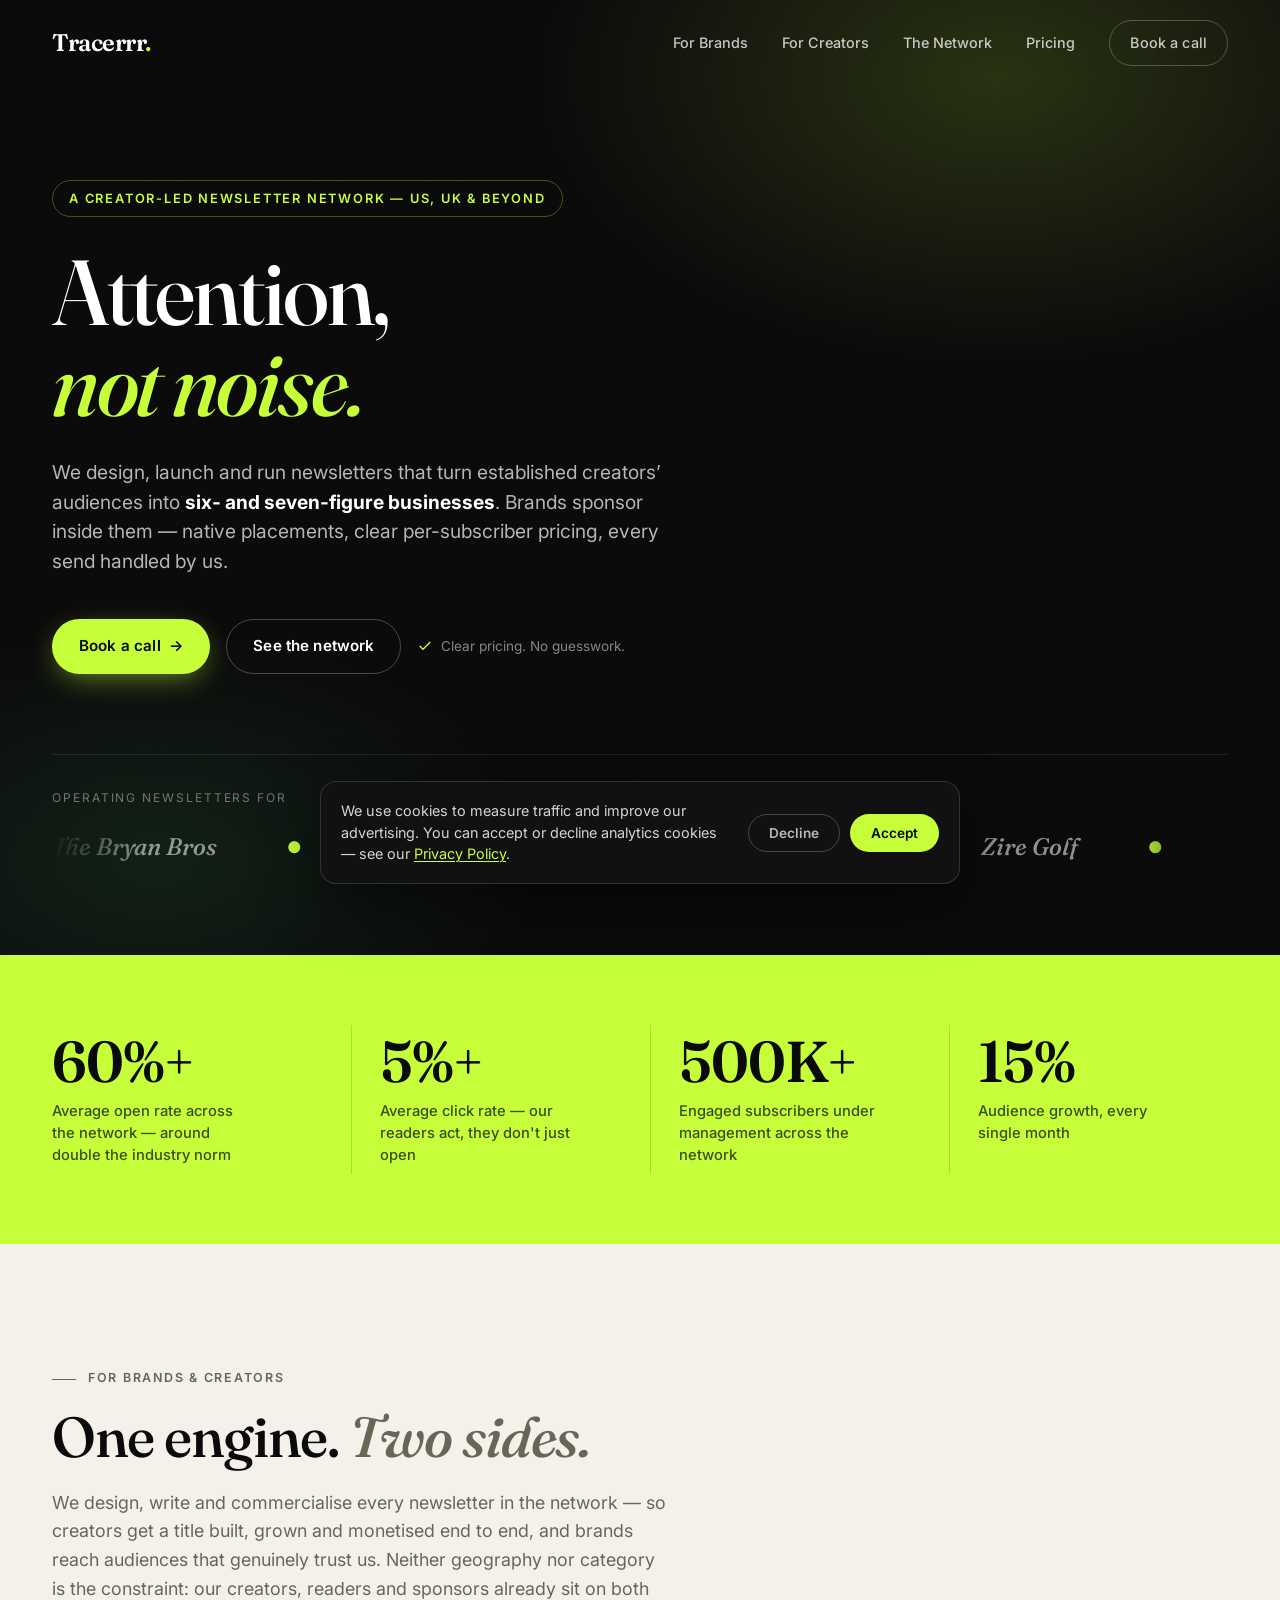
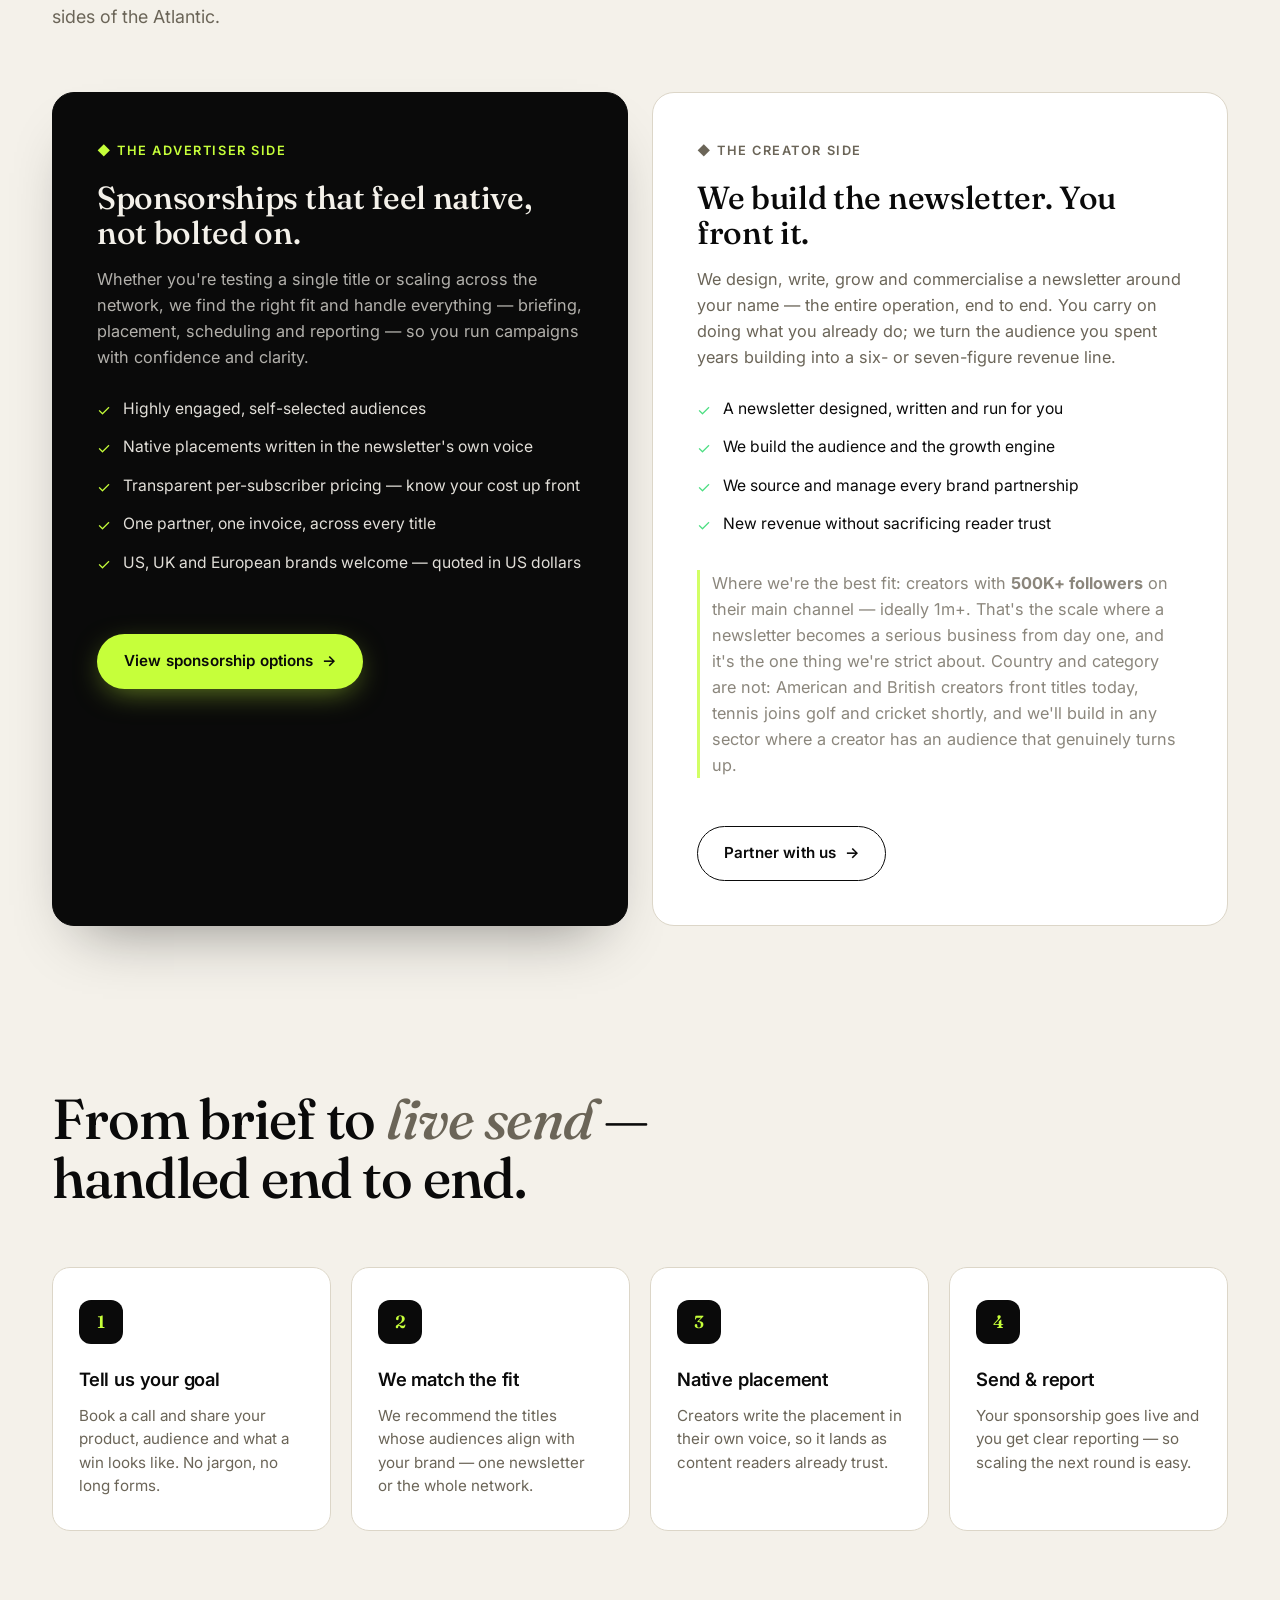
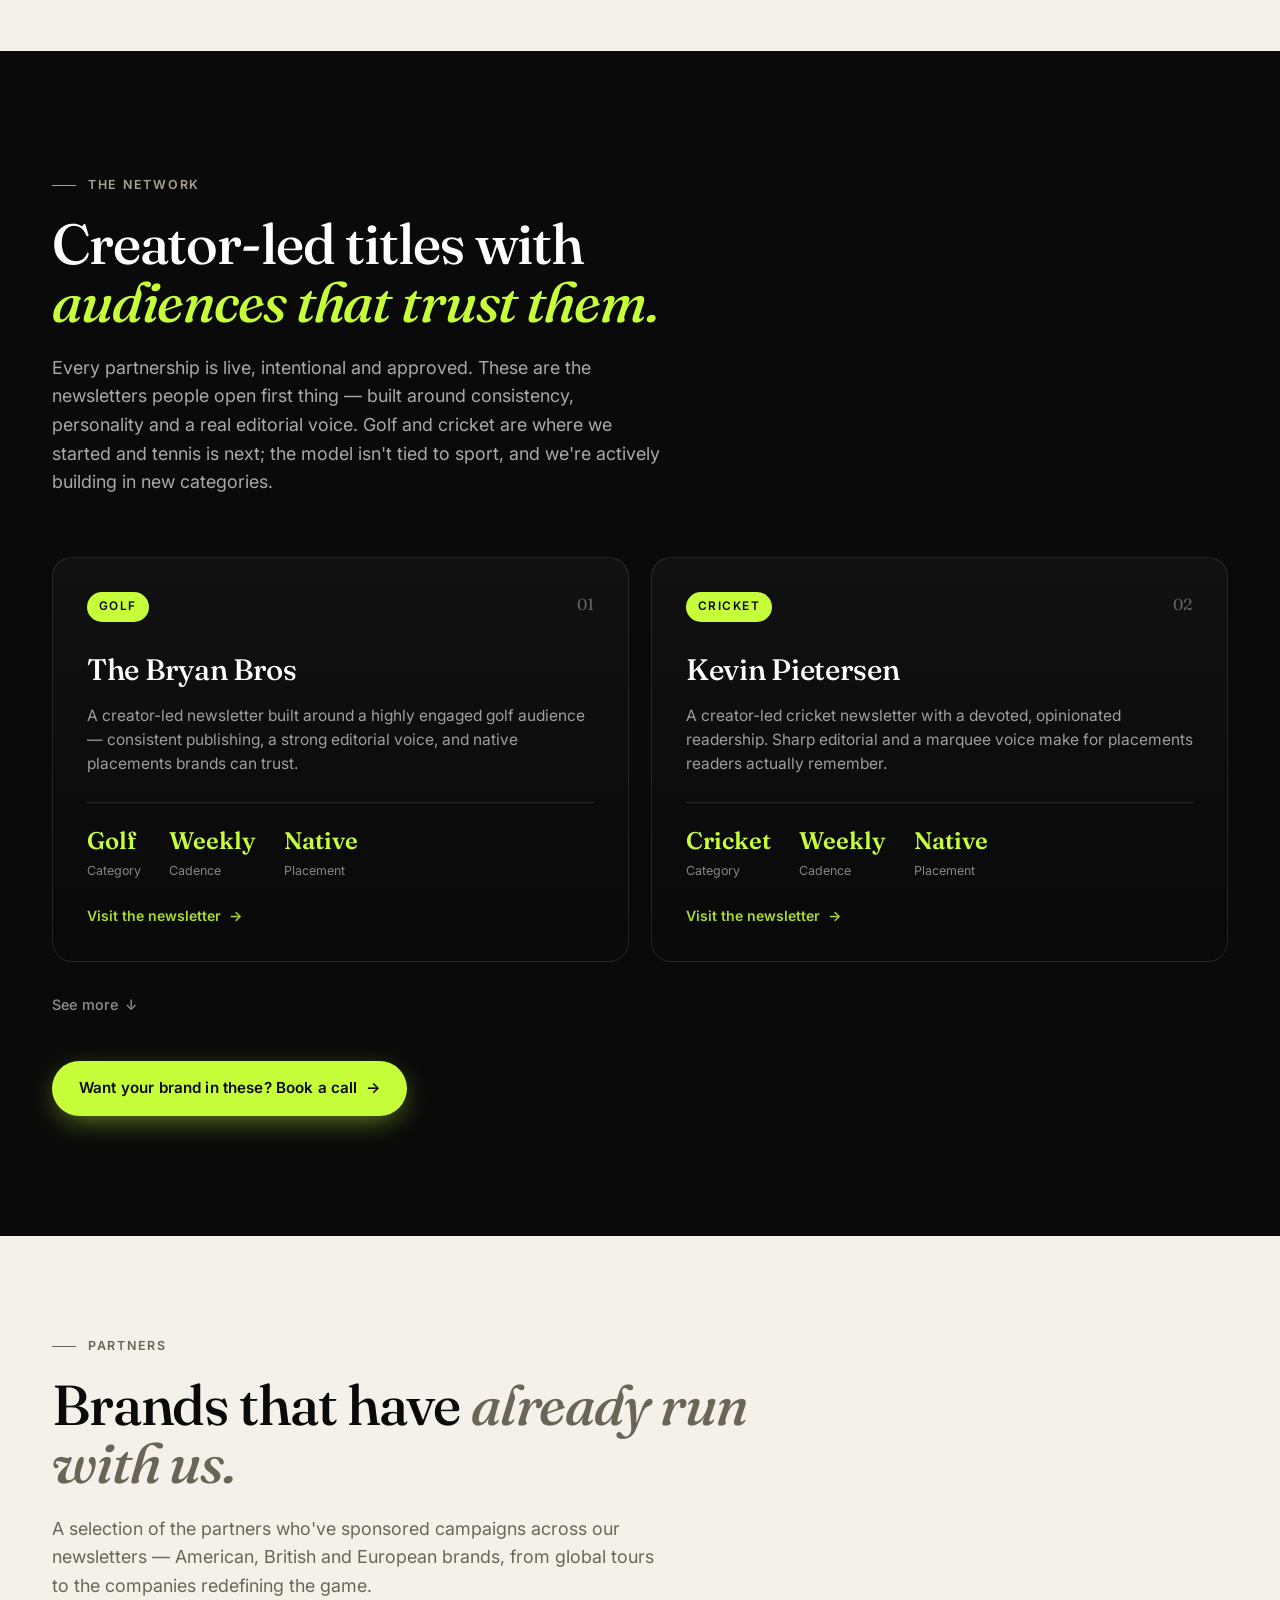
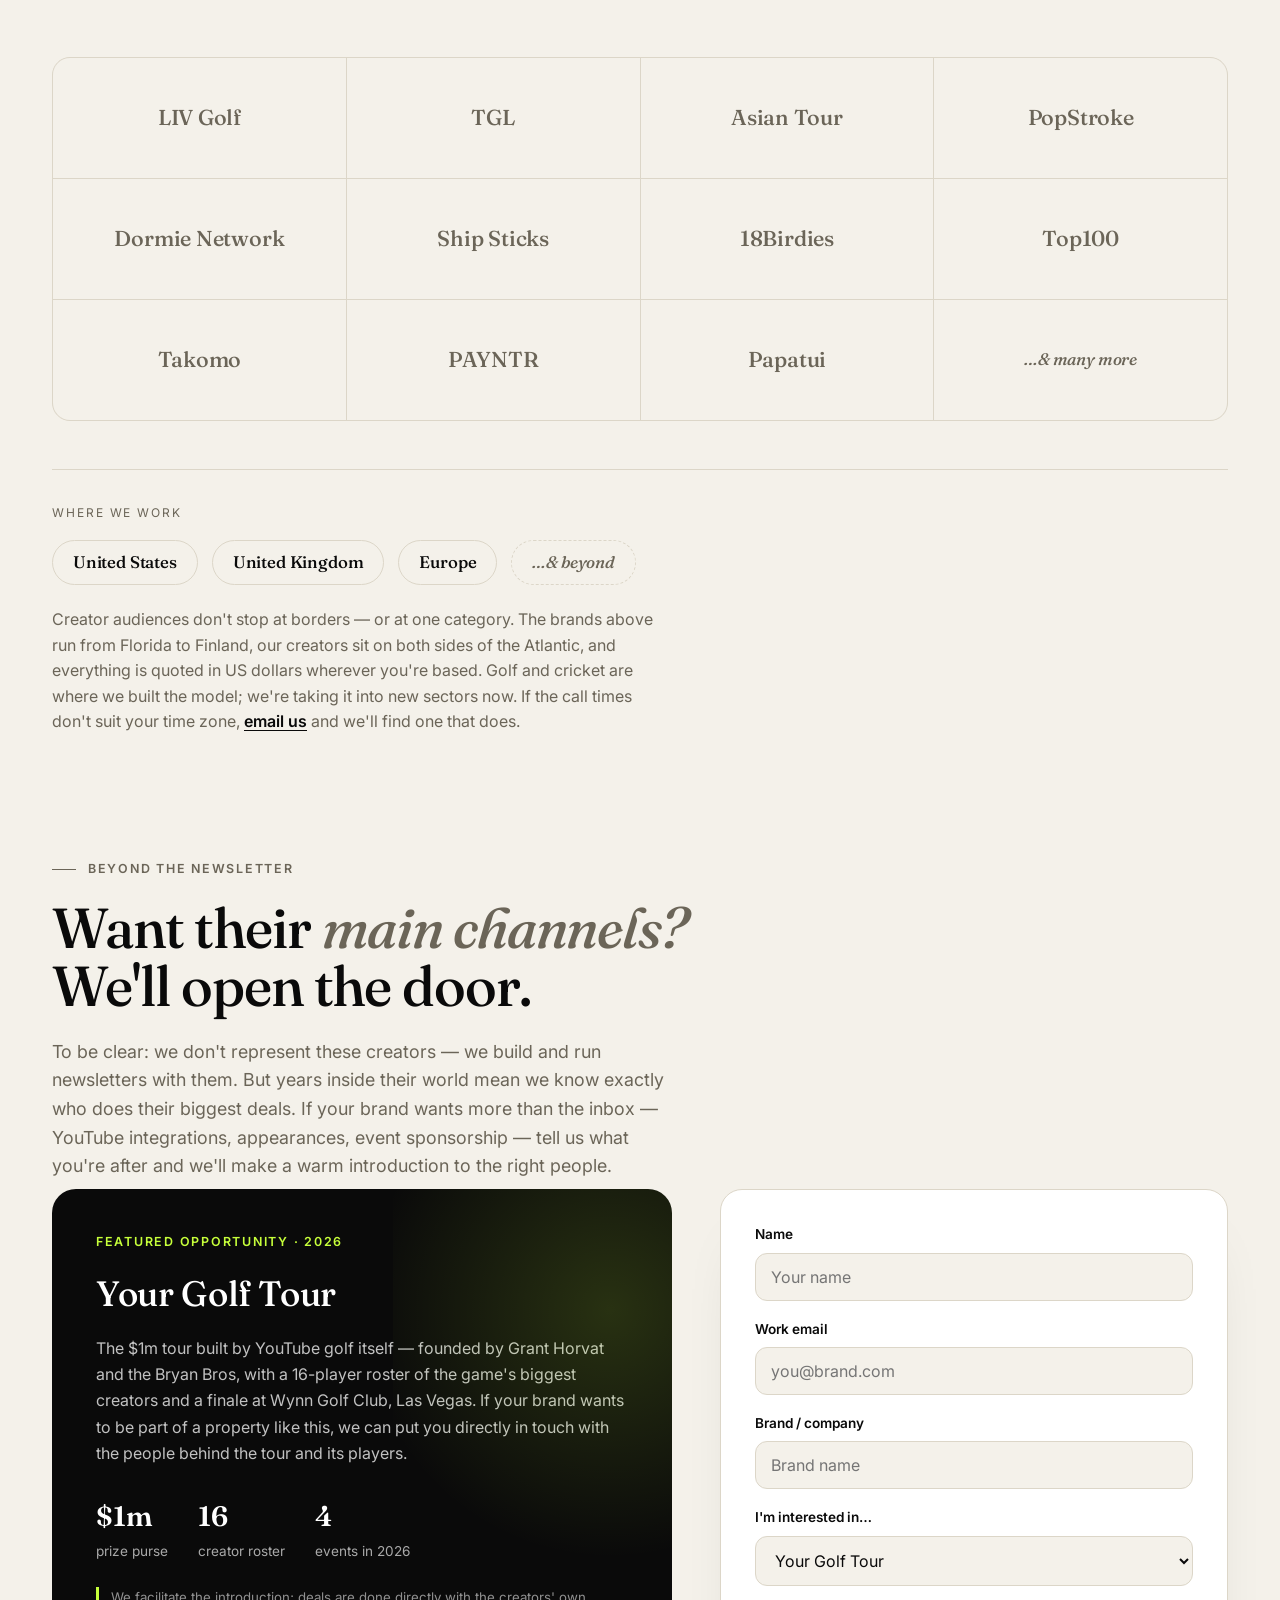
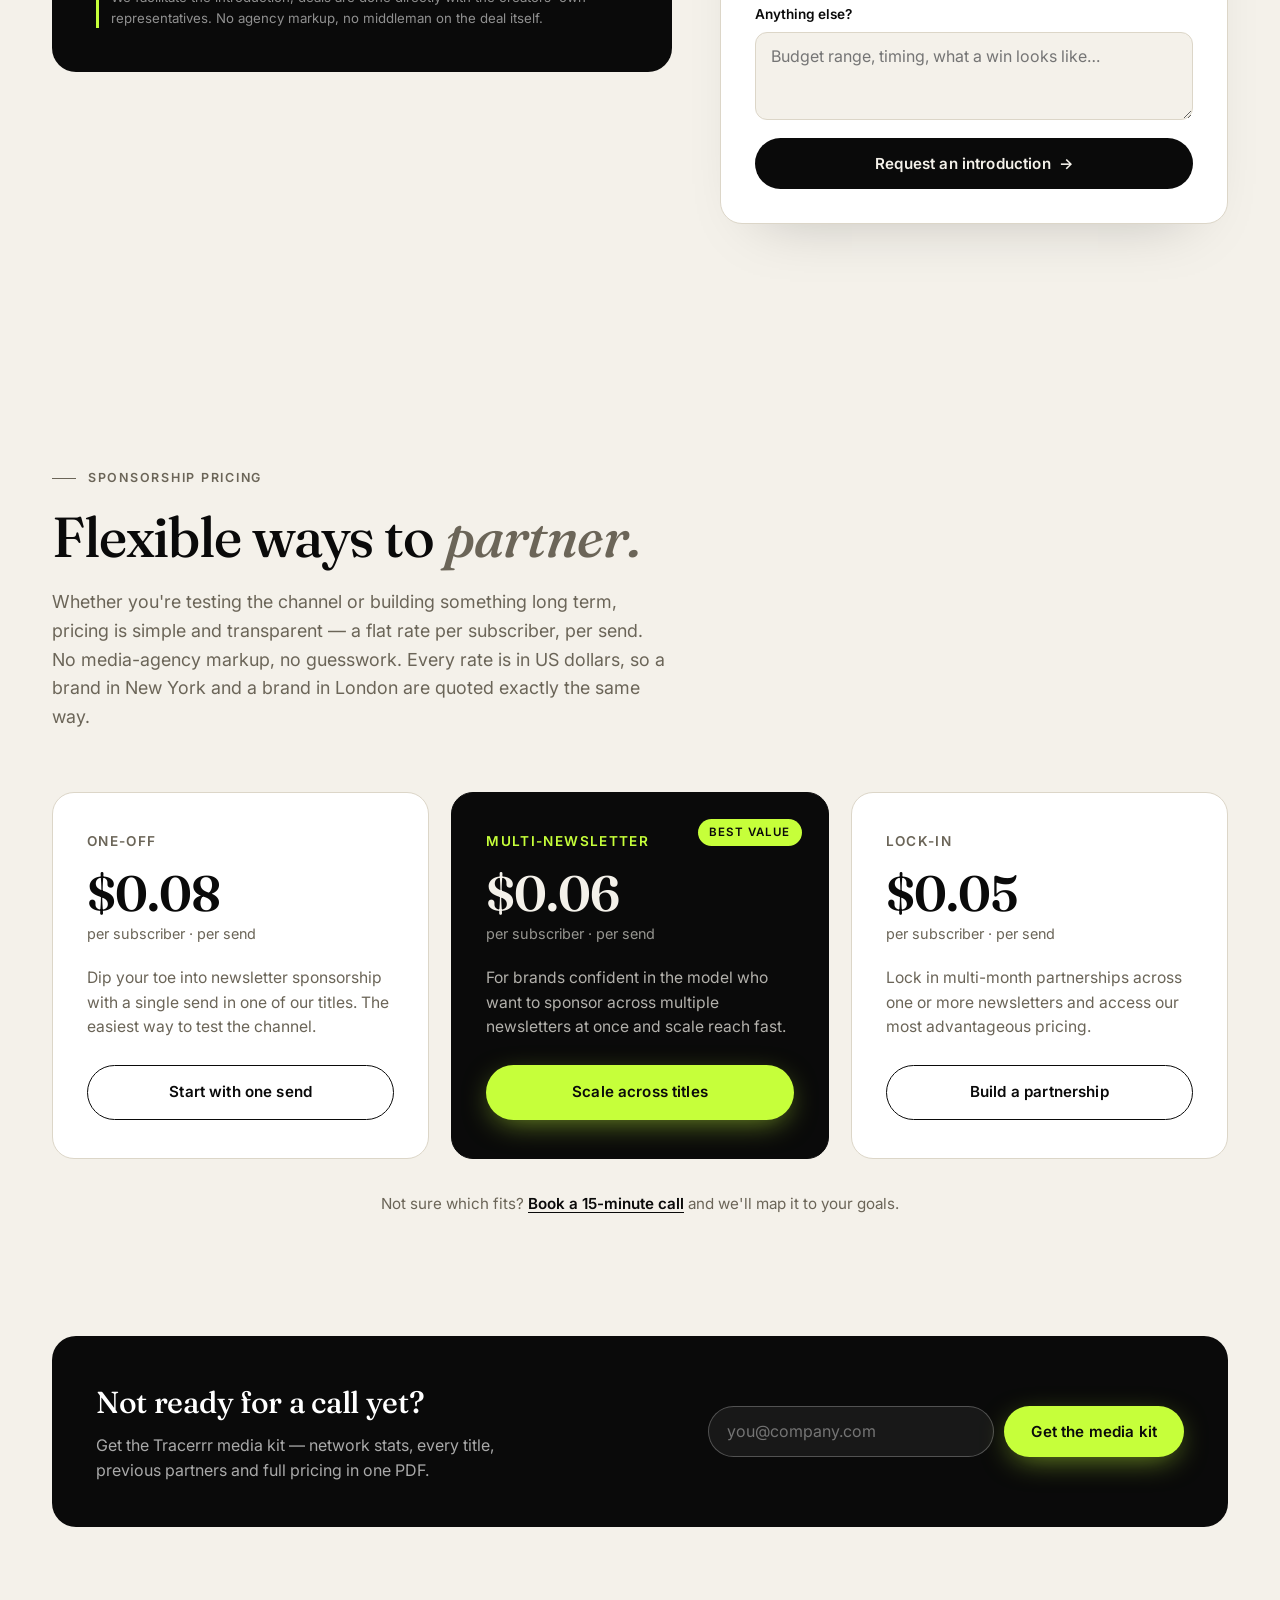
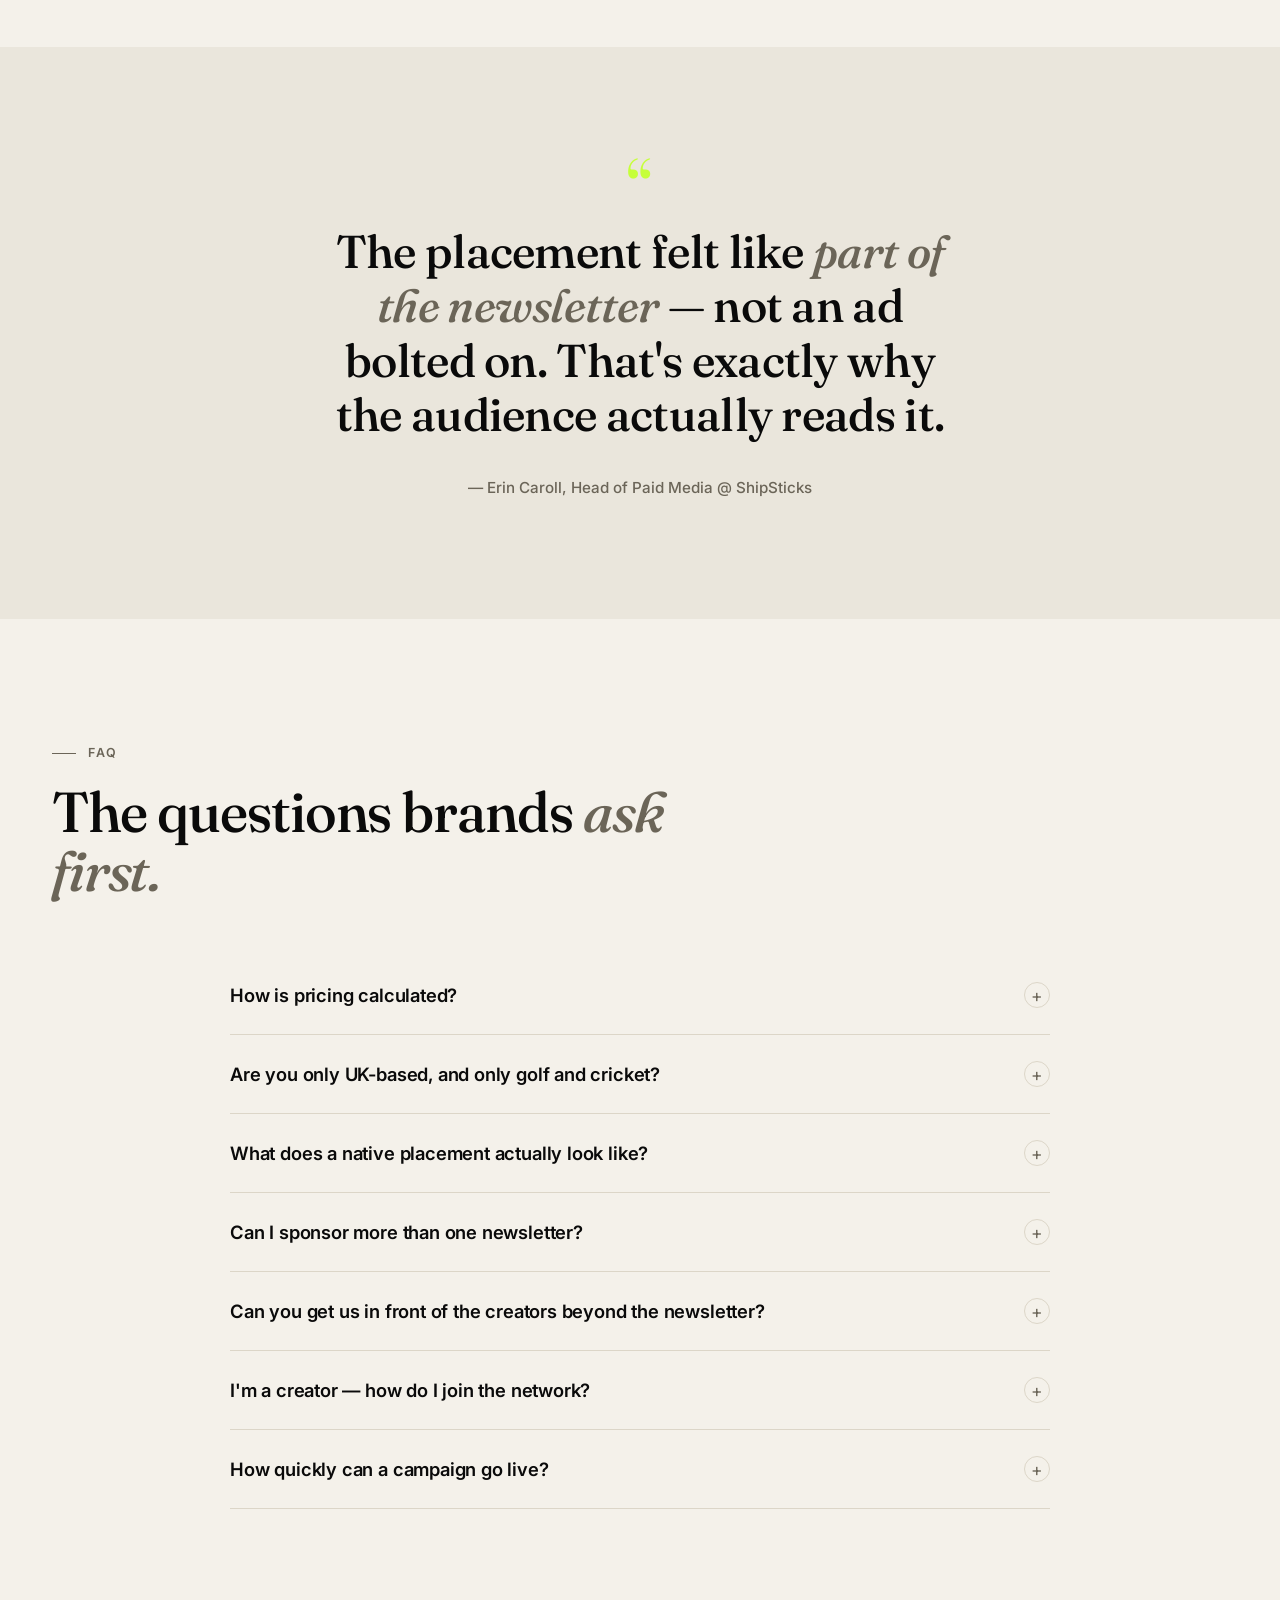
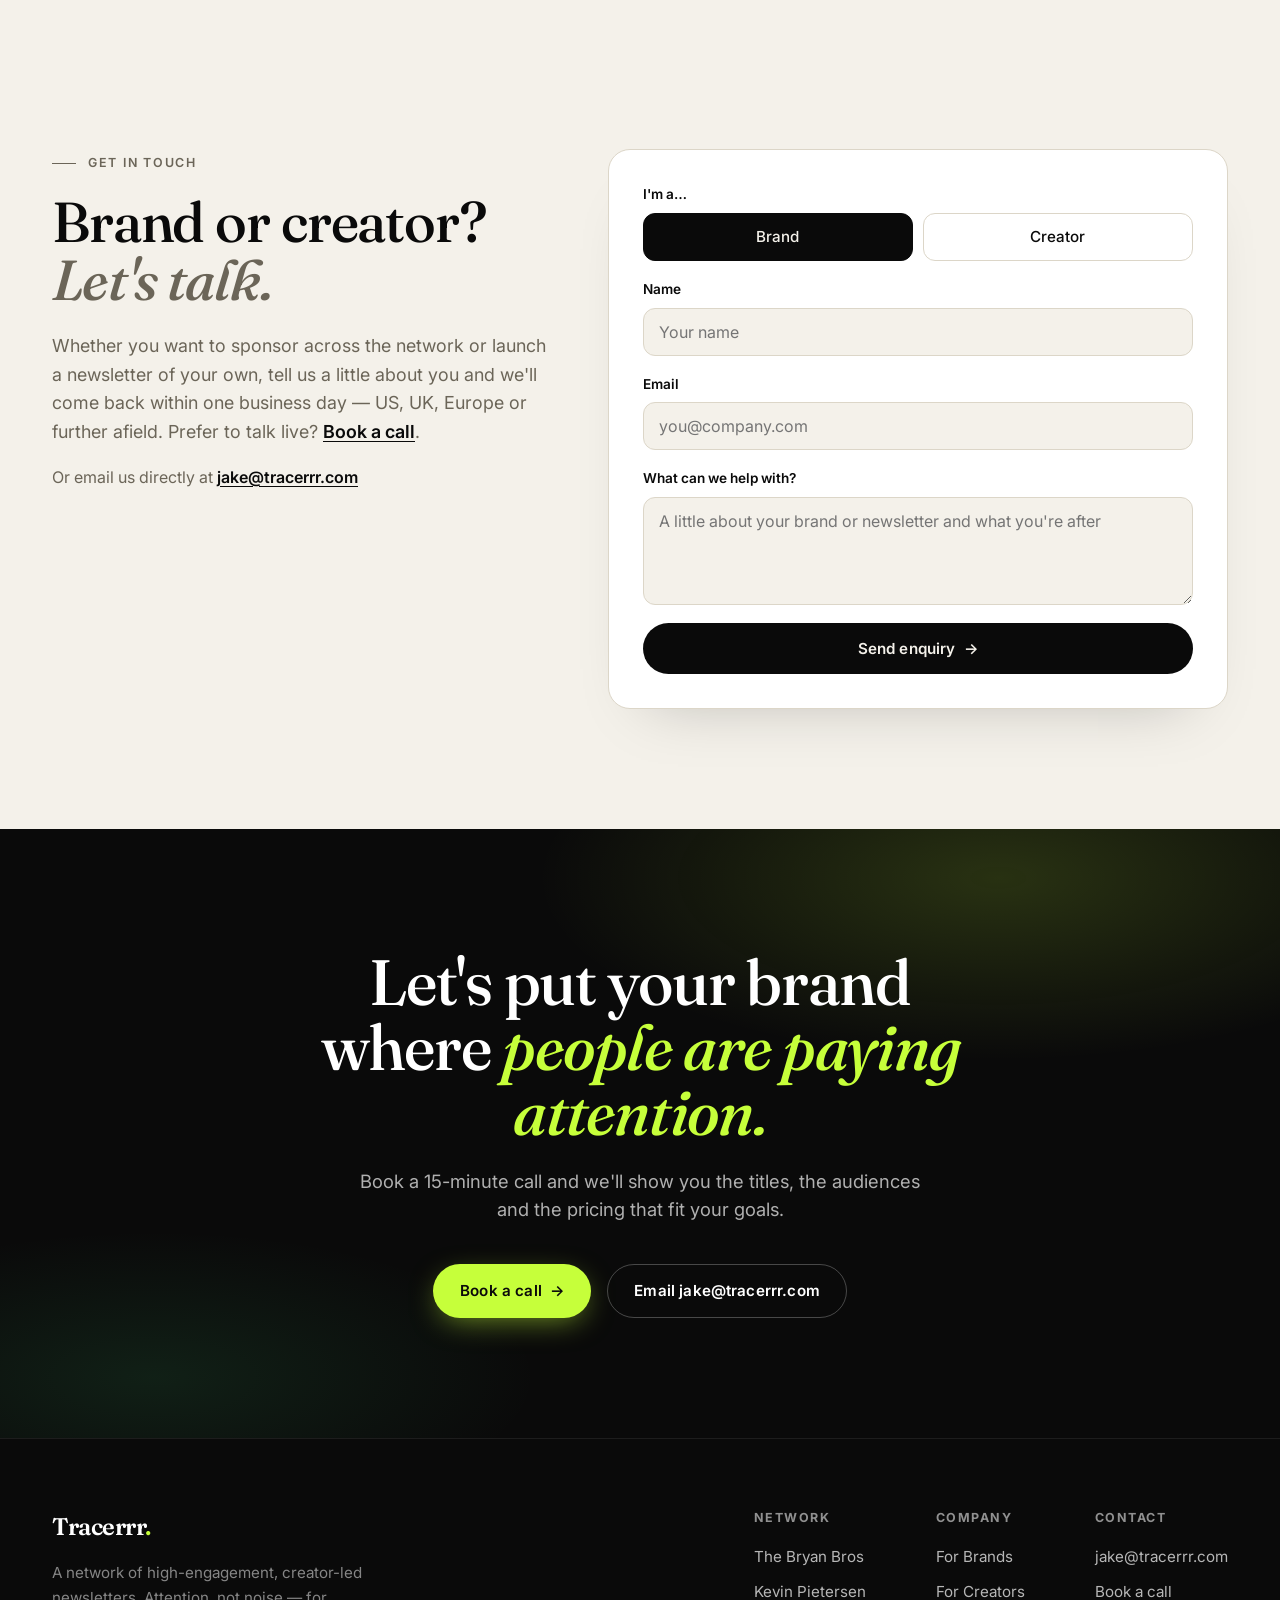
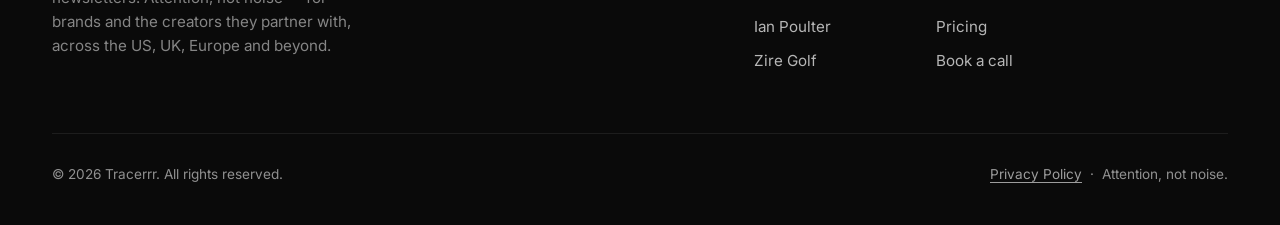
==== commit b2e71166: "Creators: lead the creator path with the revenue outcome" ====
--- a/index.html
+++ b/index.html
@@ -4,7 +4,7 @@
 <meta charset="UTF-8" />
 <meta name="viewport" content="width=device-width, initial-scale=1.0" />
 <title>Tracerrr — The Creator-Led Newsletter Network Brands Trust</title>
-<meta name="description" content="Tracerrr is a network of high-engagement, creator-led newsletters — golf, cricket, tennis and any sector where a creator has a real audience — working with creators and brands across the US, UK, Europe and beyond. Reach audiences who choose to read: clear pricing, native placements, partnerships handled end to end." />
+<meta name="description" content="We design, launch and run newsletters that turn established creators’ audiences into six- and seven-figure businesses. Brands sponsor inside them — native placements, clear per-subscriber pricing, every send handled by us. Golf and cricket first, now any sector, across the US, UK and Europe." />
 <meta name="theme-color" content="#0a0a0a" />
 <link rel="icon" href="data:image/svg+xml,%3Csvg xmlns='http://www.w3.org/2000/svg' viewBox='0 0 100 100'%3E%3Crect width='100' height='100' rx='22' fill='%230a0a0a'/%3E%3Ctext x='50' y='73' font-family='Georgia,serif' font-size='68' font-weight='700' fill='%23c6ff3a' text-anchor='middle'%3ET%3C/text%3E%3C/svg%3E" />
 
@@ -30,7 +30,7 @@
   "logo": "https://tracerrr.com/logo.png",
   "email": "jake@tracerrr.com",
   "areaServed": ["United States", "United Kingdom", "Europe"],
-  "description": "Tracerrr designs, writes and commercialises a network of high-engagement, creator-led newsletters — golf, cricket, tennis and any sector where a creator has a large, engaged audience — working with creators and brands across the United States, United Kingdom and Europe. Native sponsorship placements for brands, end-to-end newsletter operation for creators."
+  "description": "Tracerrr designs, launches and runs newsletters that turn established creators’ audiences into six- and seven-figure businesses. Brands sponsor inside those newsletters with native placements at clear per-subscriber pricing, handled end to end. Working with creators, readers and brand partners across the United States, United Kingdom and Europe — starting in golf and cricket, now any sector where a creator has a large, engaged audience."
 }
 </script>
 <script type="application/ld+json">
@@ -520,7 +520,7 @@
   <div class="wrap">
     <span class="sec-tag reveal">For brands &amp; creators</span>
     <h2 class="sec-h reveal d1">One engine. <em>Two sides.</em></h2>
-    <p class="sec-lead reveal d2">We design, write and commercialise every newsletter in the network — so brands reach audiences that genuinely trust us, and creators get a title built and run end to end. Neither geography nor category is the constraint: our creators, readers and sponsors already sit on both sides of the Atlantic, and the model works for any sector where a creator has earned real attention.</p>
+    <p class="sec-lead reveal d2">We design, write and commercialise every newsletter in the network — so creators get a title built, grown and monetised end to end, and brands reach audiences that genuinely trust us. Neither geography nor category is the constraint: our creators, readers and sponsors already sit on both sides of the Atlantic.</p>
 
     <div class="duo reveal d1" id="creators">
       <div class="aud-card adv theme-dark">
@@ -539,14 +539,14 @@
       <div class="aud-card cre theme-light">
         <span class="aud-kicker">◆ The creator side</span>
         <h3>We build the newsletter. You front it.</h3>
-        <p>We design, write, grow and commercialise a newsletter around your name or brand — the full operation, end to end — so you get a real audience and a real revenue line without running it yourself.</p>
+        <p>We design, write, grow and commercialise a newsletter around your name — the entire operation, end to end. You carry on doing what you already do; we turn the audience you spent years building into a six- or seven-figure revenue line.</p>
         <ul class="aud-list">
           <li><span class="tick">✓</span> A newsletter designed, written and run for you</li>
           <li><span class="tick">✓</span> We build the audience and the growth engine</li>
           <li><span class="tick">✓</span> We source and manage every brand partnership</li>
           <li><span class="tick">✓</span> New revenue without sacrificing reader trust</li>
         </ul>
-        <p class="aud-note">Where we're the best fit: creators with <strong>500K+ followers</strong> on their main channel — ideally 1m+. That's the scale where a newsletter becomes a serious business from day one. Beyond that, neither your country nor your category is the deciding factor. American and British creators front titles today, tennis joins golf and cricket shortly, and we'll build in any sector where a creator has an audience that genuinely turns up.</p>
+        <p class="aud-note">Where we're the best fit: creators with <strong>500K+ followers</strong> on their main channel — ideally 1m+. That's the scale where a newsletter becomes a serious business from day one, and it's the one thing we're strict about. Country and category are not: American and British creators front titles today, tennis joins golf and cricket shortly, and we'll build in any sector where a creator has an audience that genuinely turns up.</p>
         <a href="#book" class="btn aud-cta">Partner with us <span class="arr">→</span></a>
       </div>
     </div>
@@ -940,11 +940,11 @@
   const ghost = document.querySelector('.hero-actions .btn-ghost');
   if(persona === 'brands'){
     if(eyebrow) eyebrow.textContent = 'Newsletter advertising for brands — US, UK & beyond';
-    if(sub) sub.innerHTML = 'Put your brand inside high-engagement, creator-led newsletters in golf &amp; cricket — <strong style="color:#fff">500K+ readers who choose to read</strong>, on both sides of the Atlantic. Native placements, pricing in US dollars, handled end to end.';
+    if(sub) sub.innerHTML = 'Sponsor the newsletters that golf &amp; cricket&rsquo;s biggest creators send — <strong style="color:#fff">audiences who chose to subscribe</strong>, not an ad network. Native placements, clear per-subscriber pricing in US dollars, every campaign handled end to end.';
     if(ghost){ ghost.setAttribute('href', '#pricing'); ghost.textContent = 'See sponsorship pricing'; }
   } else {
     if(eyebrow) eyebrow.textContent = 'For creators & talent — US, UK & beyond';
-    if(sub) sub.innerHTML = 'Got an audience? We design, write and commercialise your newsletter <strong style="color:#fff">end to end</strong> — you bring the following, we do the rest. Best fit: 500K+ followers on your main channel — any sector, anywhere in the world.';
+    if(sub) sub.innerHTML = 'We design, launch and run your newsletter end to end and turn it into a <strong style="color:#fff">six- or seven-figure business</strong> — you bring the audience, we do everything else. Best fit: 500K+ followers on your main channel, any sector, anywhere in the world.';
     if(ghost){ ghost.setAttribute('href', '#creators'); ghost.textContent = 'How it works for creators'; }
     const duo = document.getElementById('creators');
     if(duo){
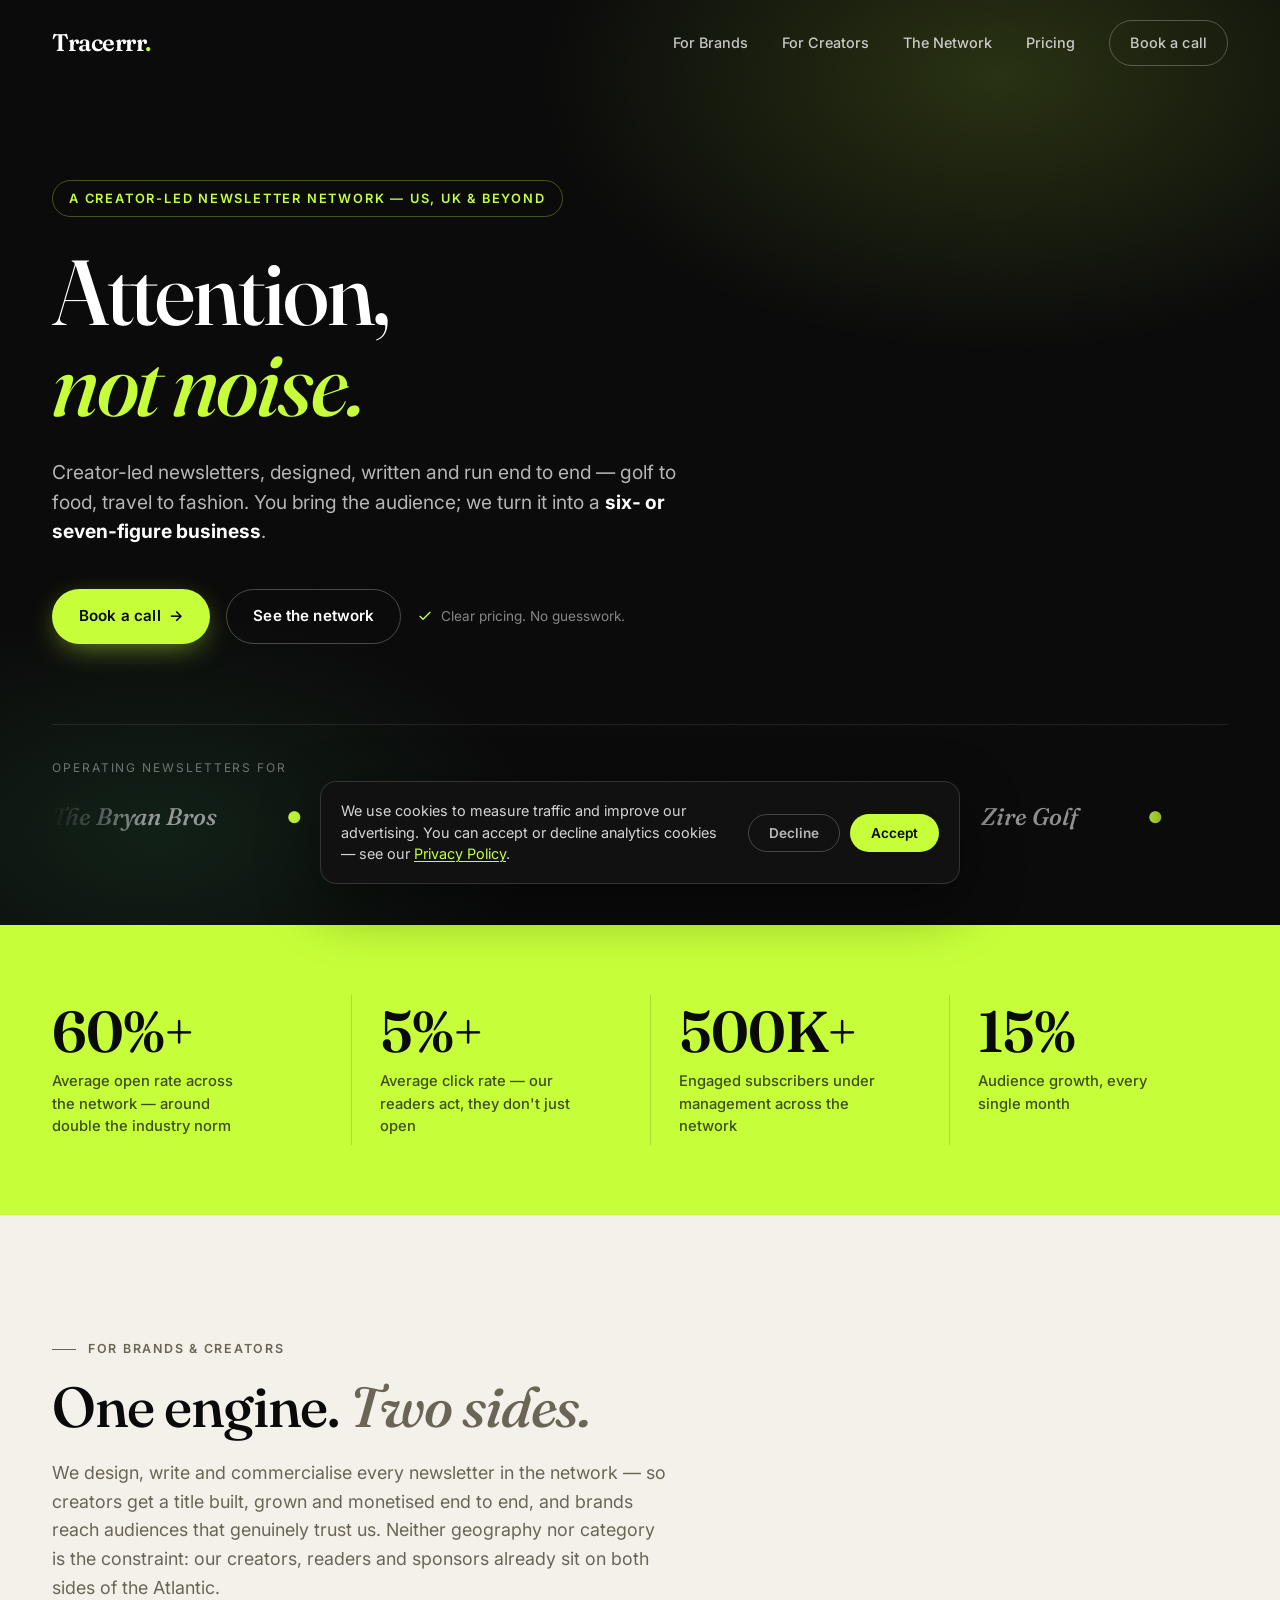
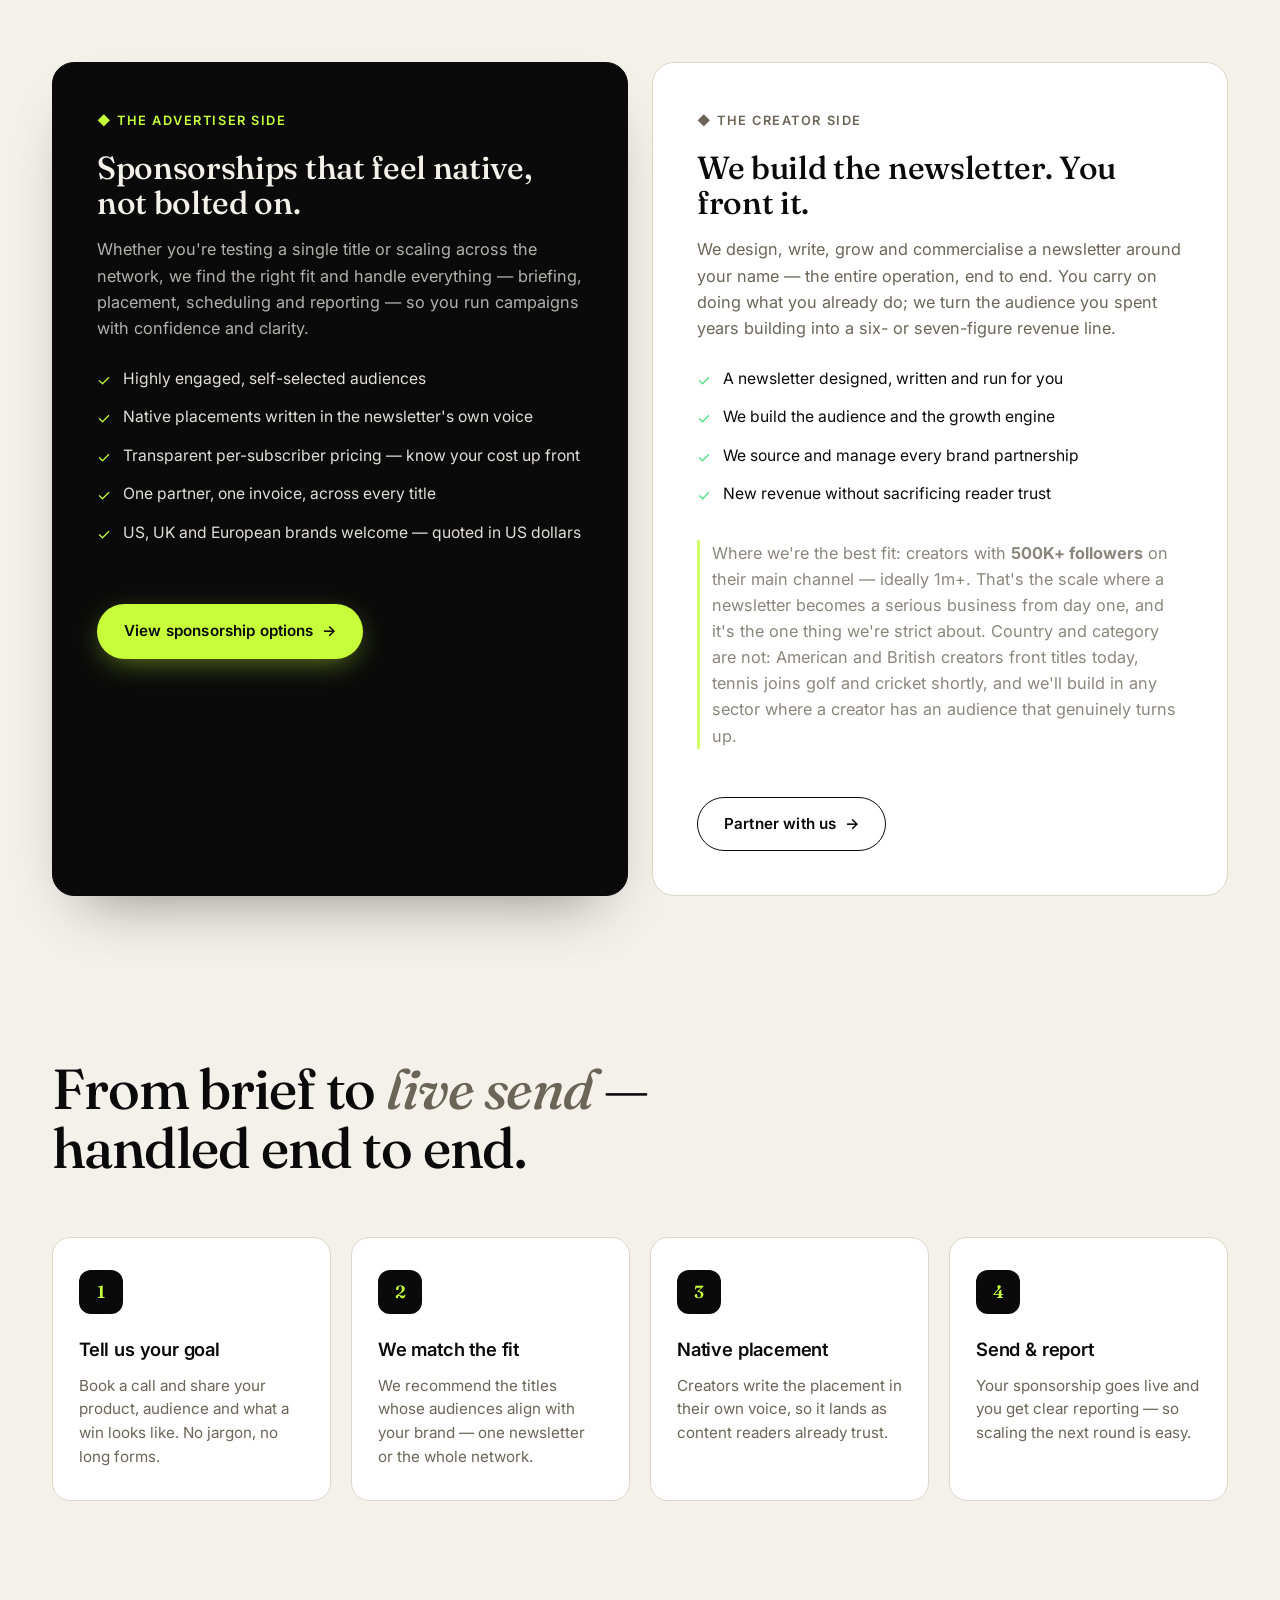
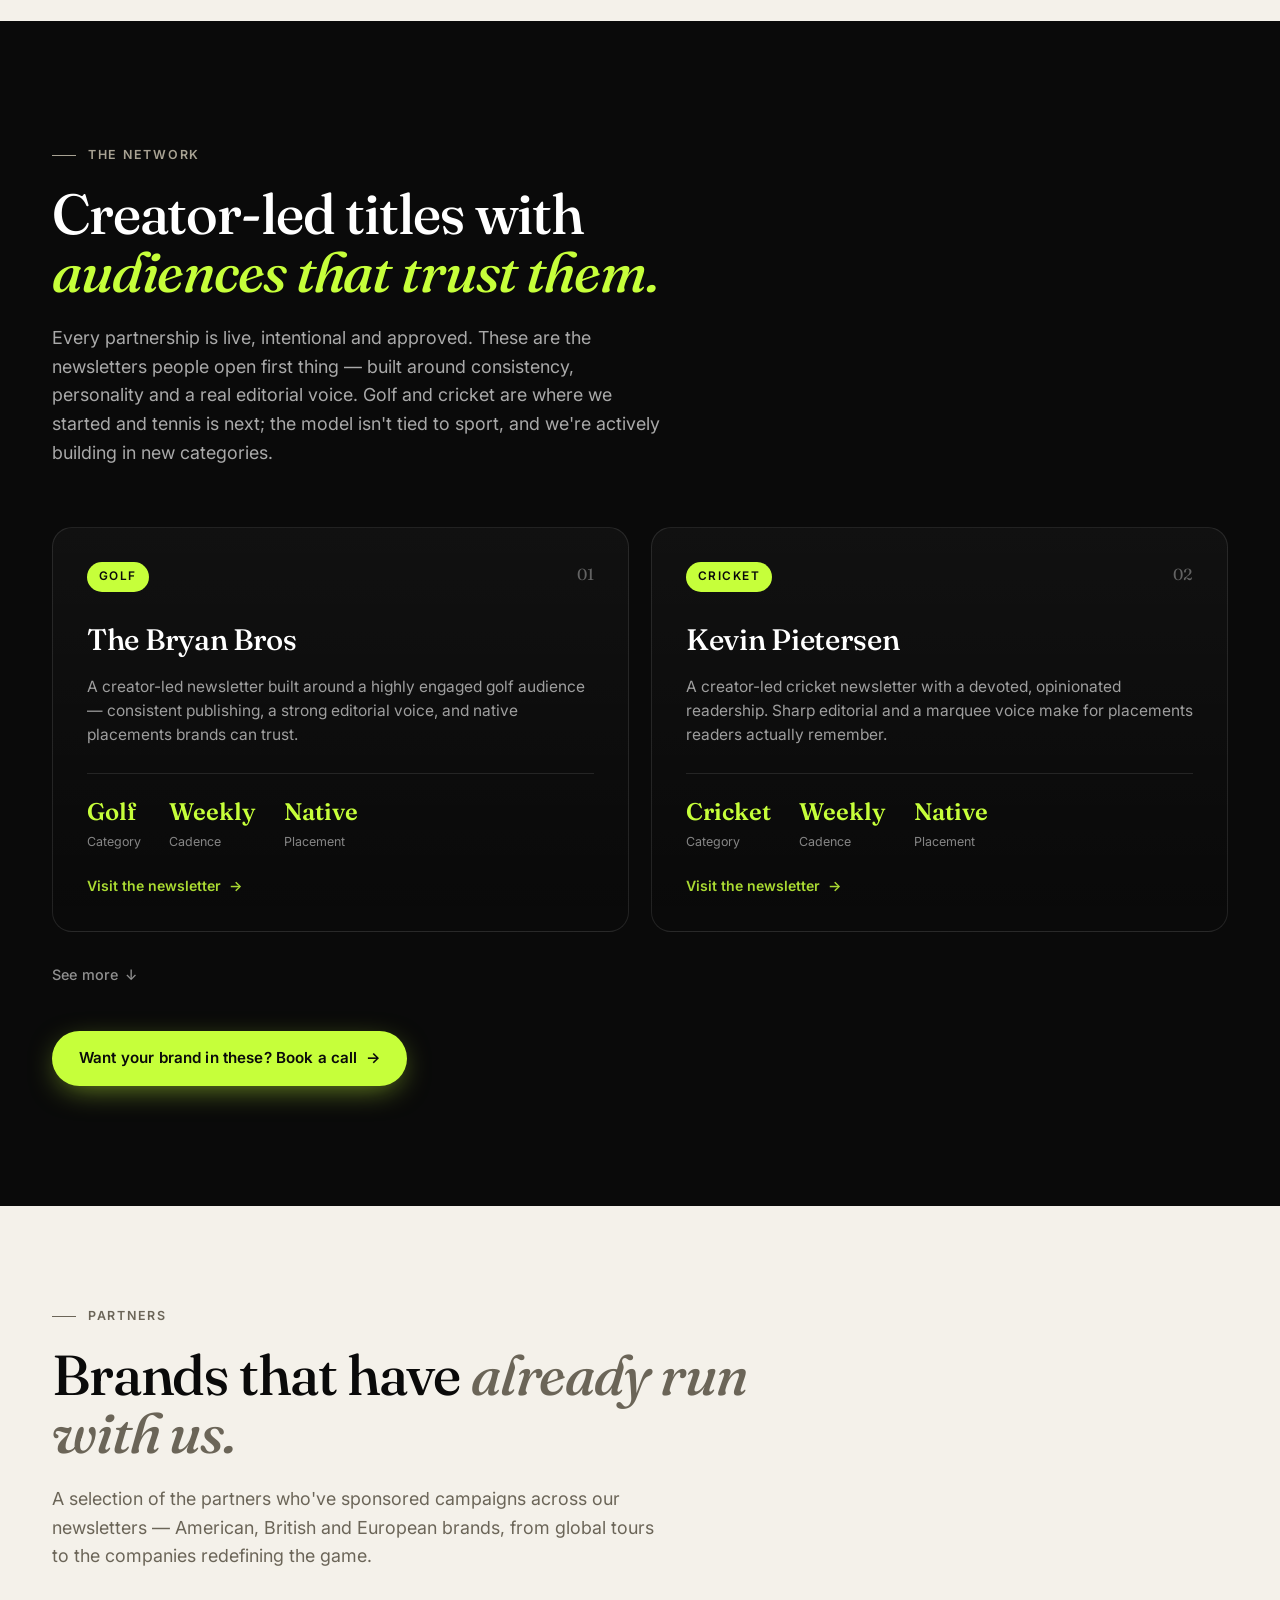
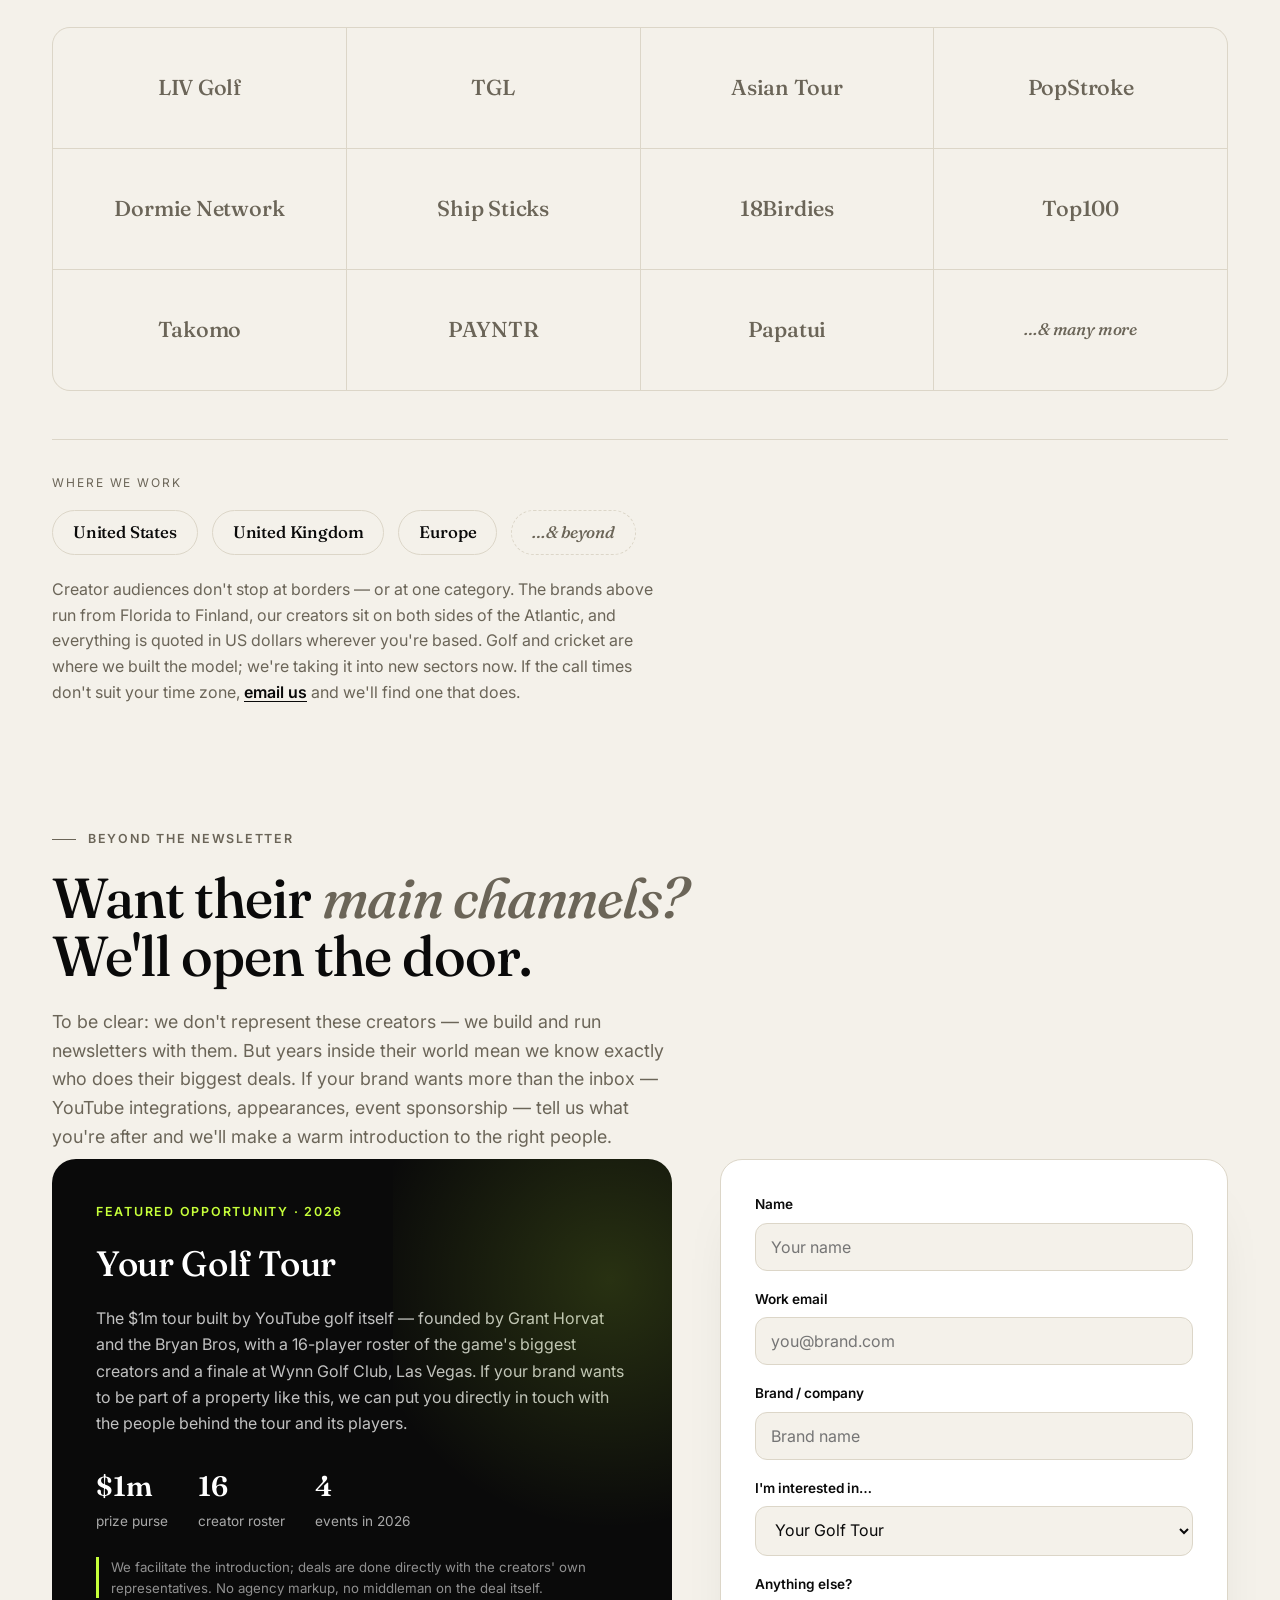
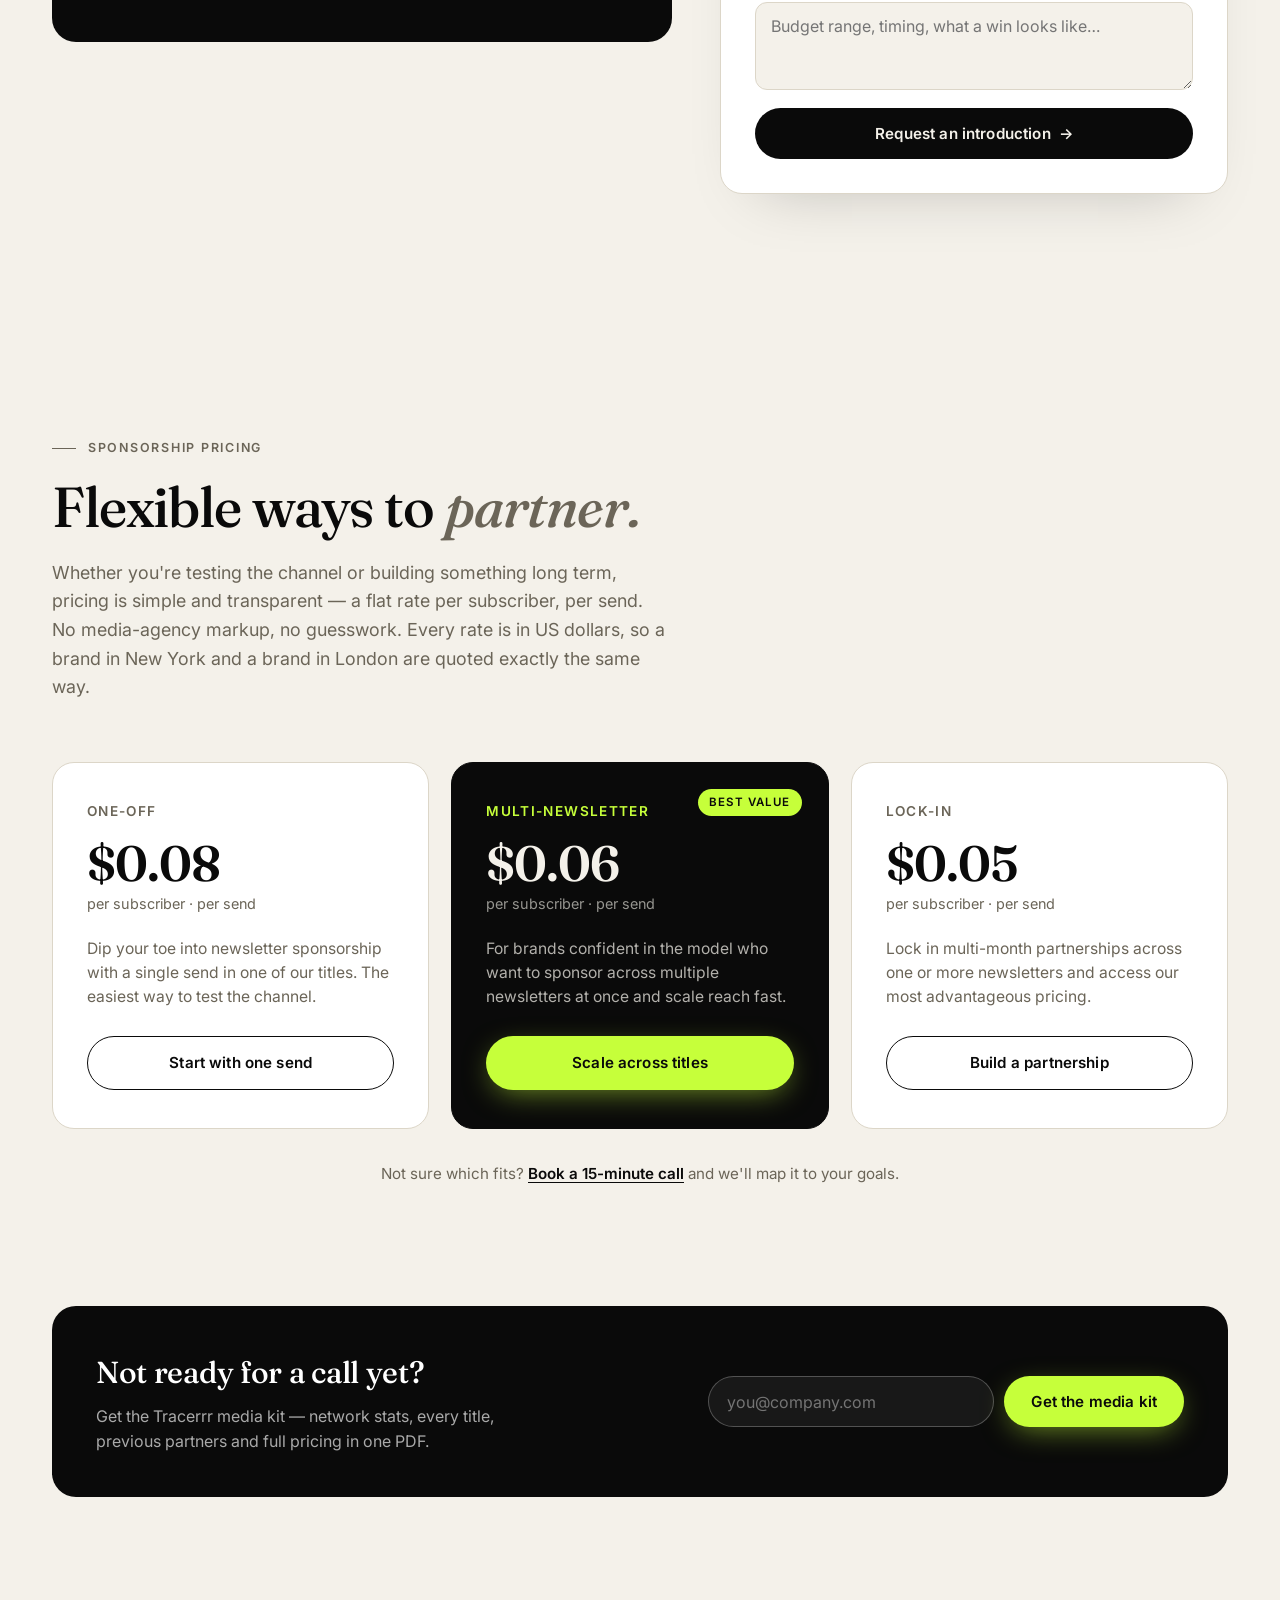
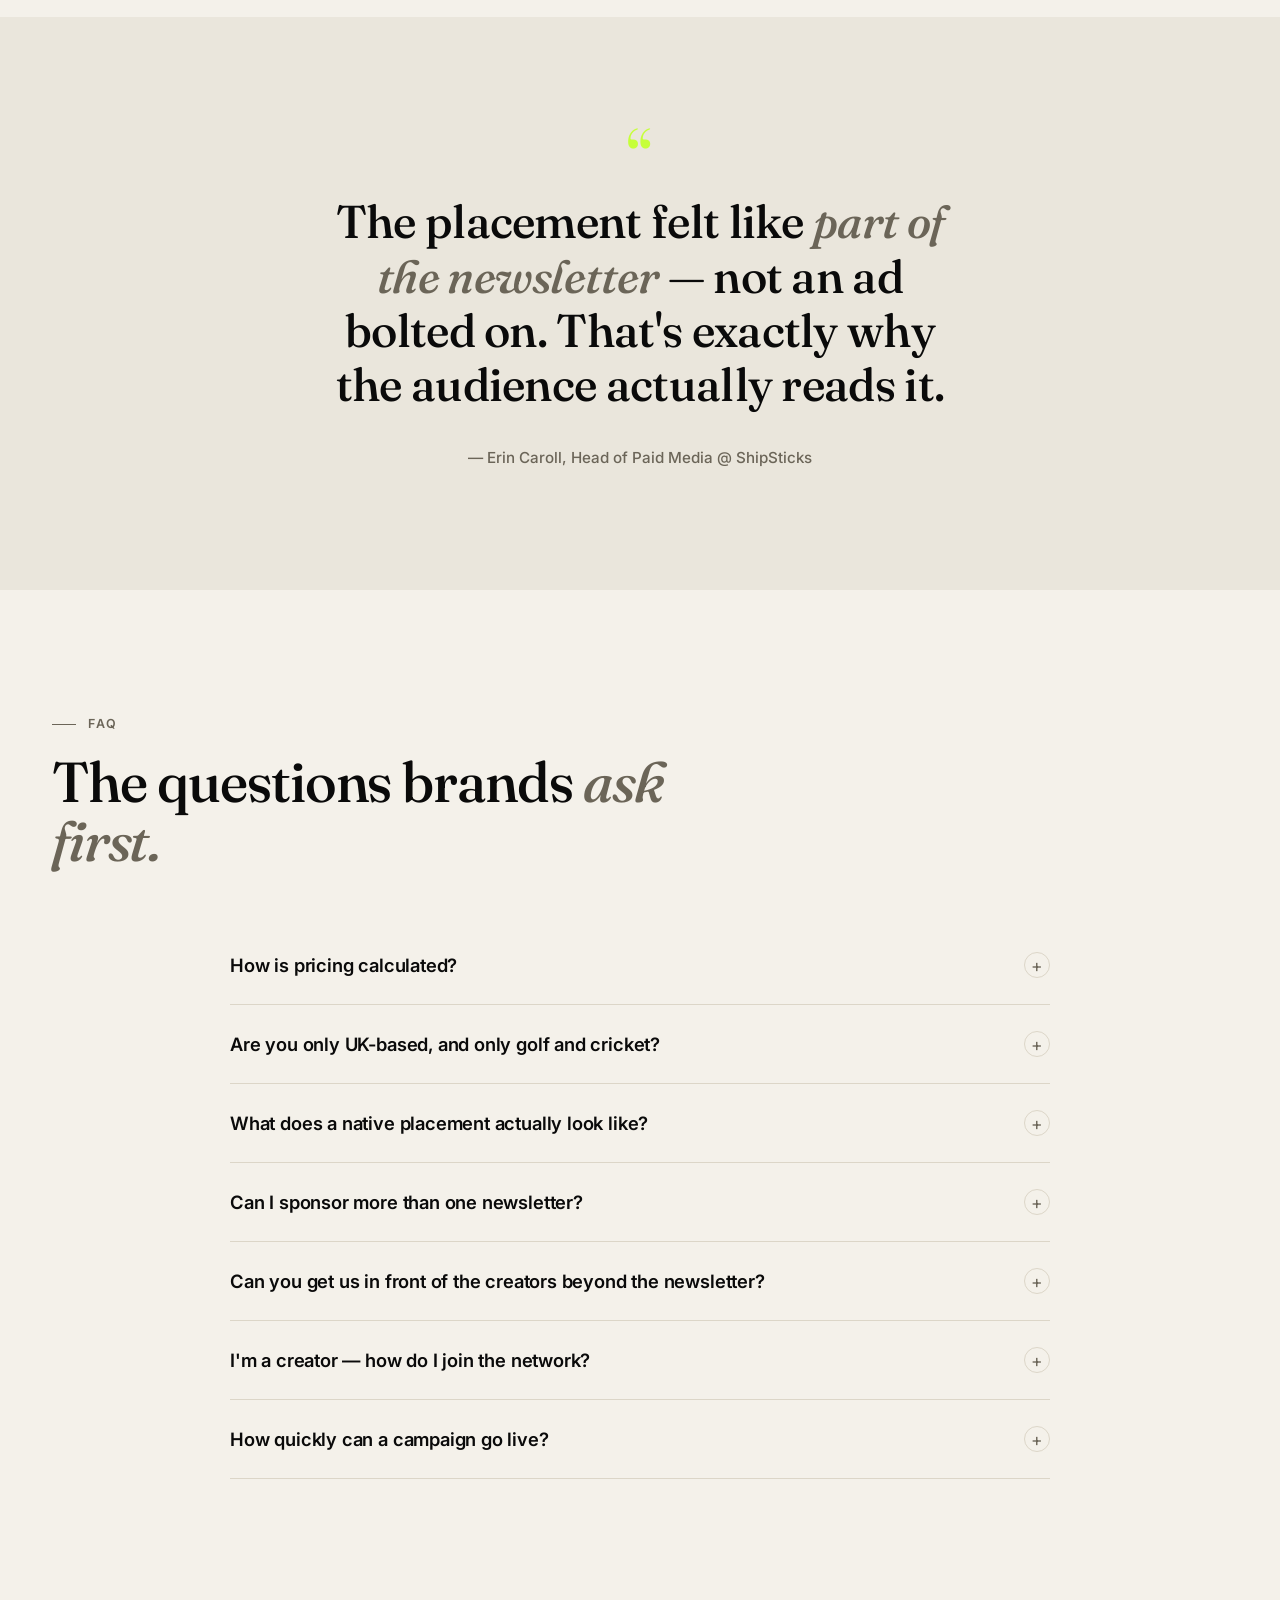
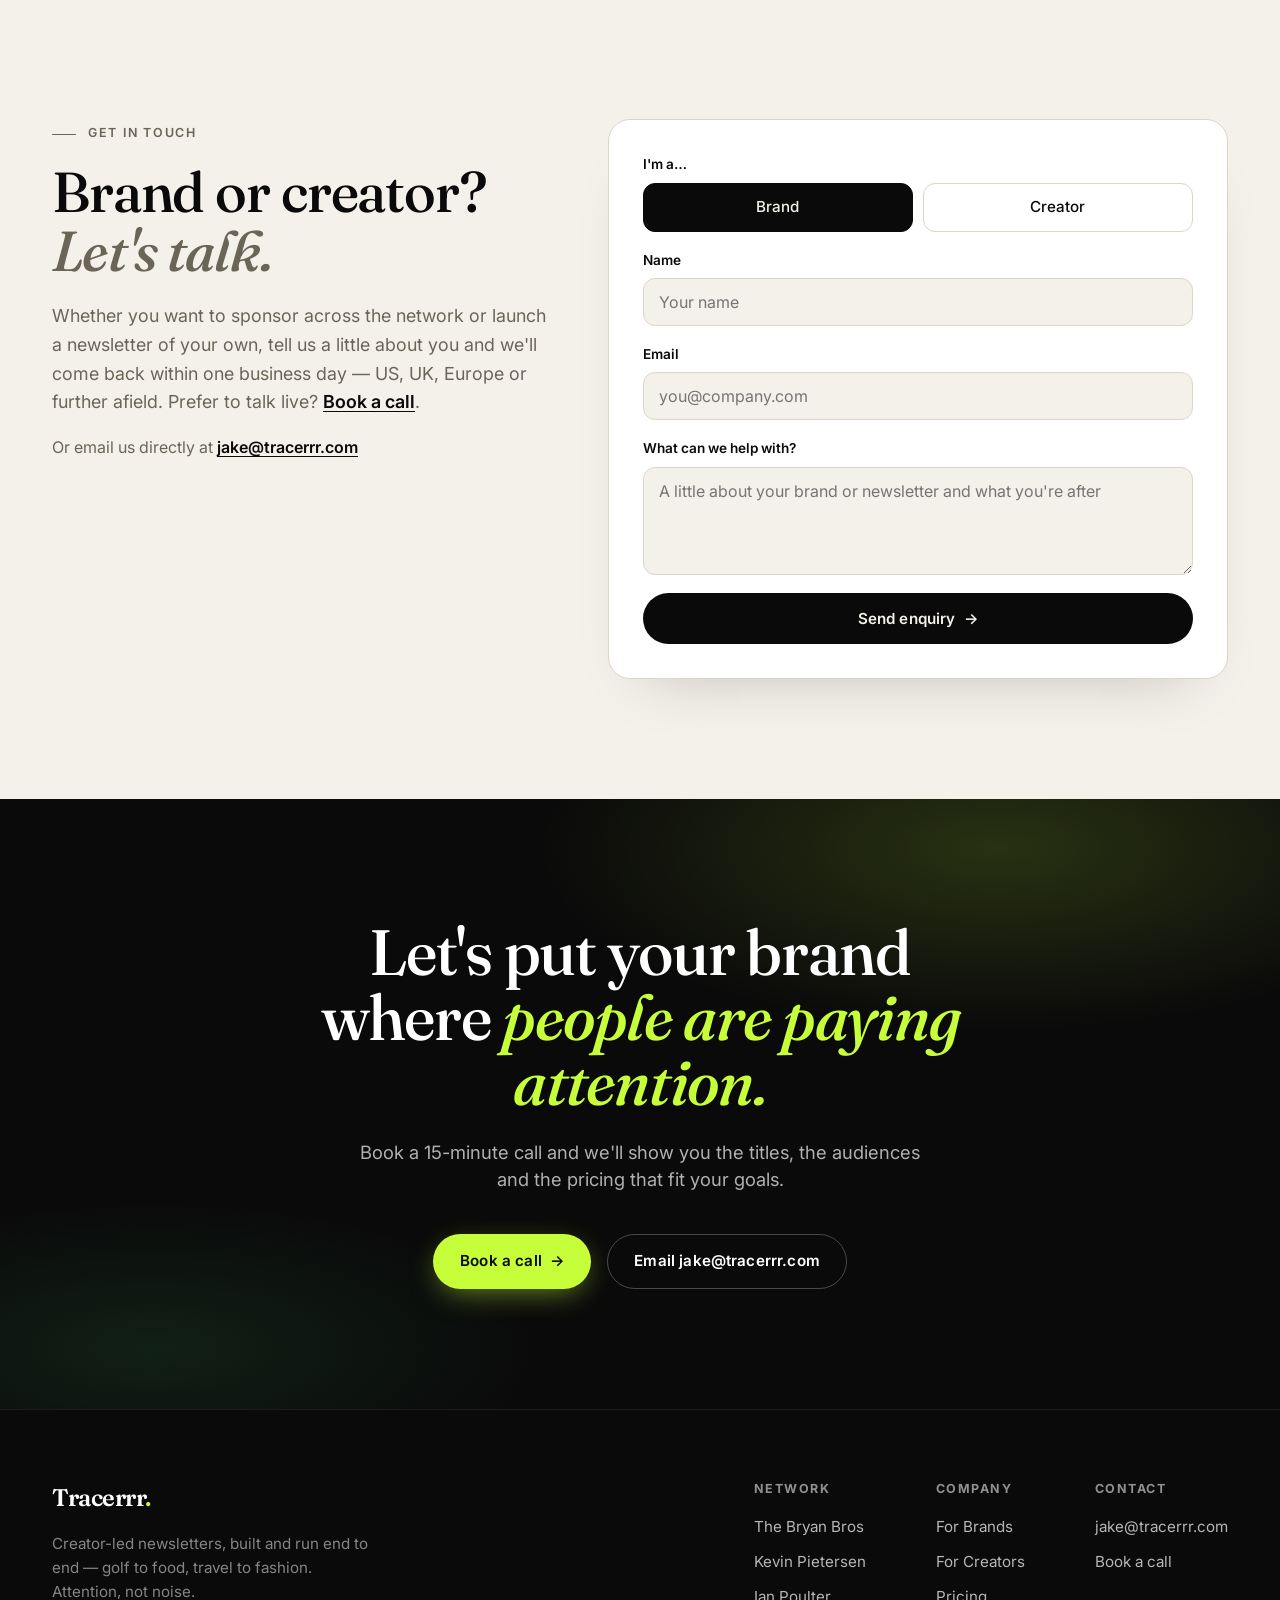
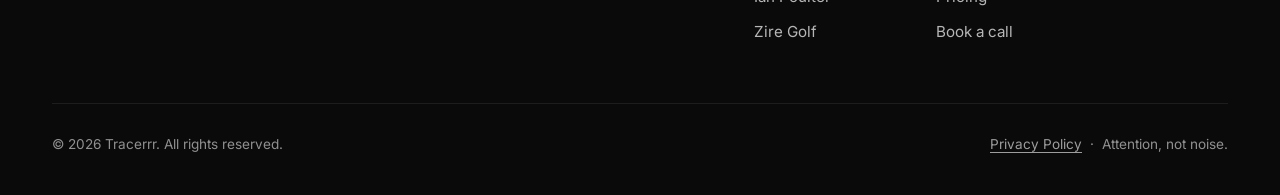
==== commit 0cd0aadb: "Hero: lead with category breadth, golf to food, travel to fashion" ====
--- a/index.html
+++ b/index.html
@@ -475,7 +475,7 @@
   <div class="wrap hero-inner">
     <span class="eyebrow reveal">A creator-led newsletter network — US, UK &amp; beyond</span>
     <h1 class="hero-h reveal d1">Attention,<br><em>not noise.</em></h1>
-    <p class="hero-sub reveal d2">We design, launch and run newsletters that turn established creators’ audiences into <strong style="color:#fff">six- and seven-figure businesses</strong>. Brands sponsor inside them — native placements, clear per-subscriber pricing, every send handled by us.</p>
+    <p class="hero-sub reveal d2">Creator-led newsletters, designed, written and run end to end — golf to food, travel to fashion. You bring the audience; we turn it into a <strong style="color:#fff">six- or seven-figure business</strong>.</p>
     <div class="hero-actions reveal d3">
       <a href="#book" class="btn btn-accent js-book">Book a call <span class="arr">→</span></a>
       <a href="#network" class="btn btn-ghost">See the network</a>
@@ -854,7 +854,7 @@
     <div class="foot-top">
       <div class="foot-brand">
         <a href="#top" class="logo">Tracerrr<span class="dot">.</span></a>
-        <p>A network of high-engagement, creator-led newsletters. Attention, not noise — for brands and the creators they partner with, across the US, UK, Europe and beyond.</p>
+        <p>Creator-led newsletters, built and run end to end — golf to food, travel to fashion. Attention, not noise.</p>
       </div>
       <div class="foot-cols">
         <div class="foot-col">
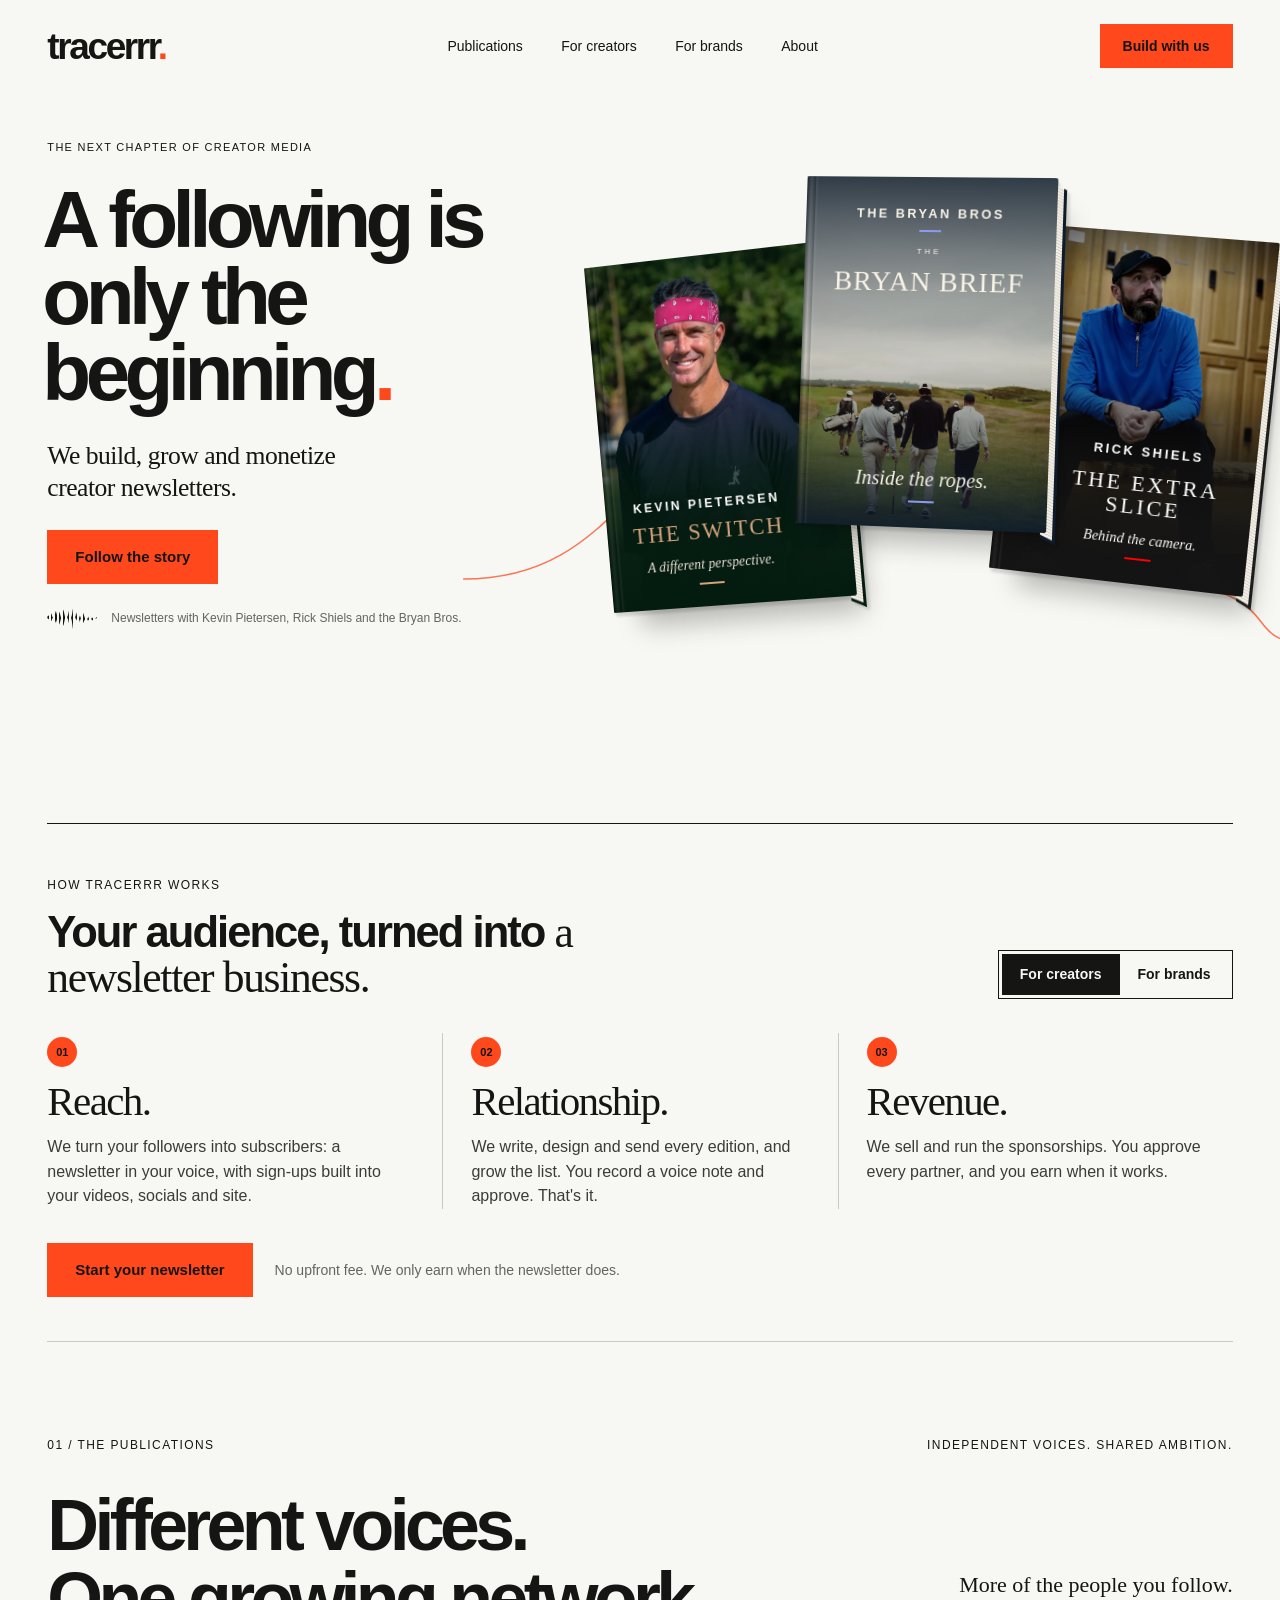
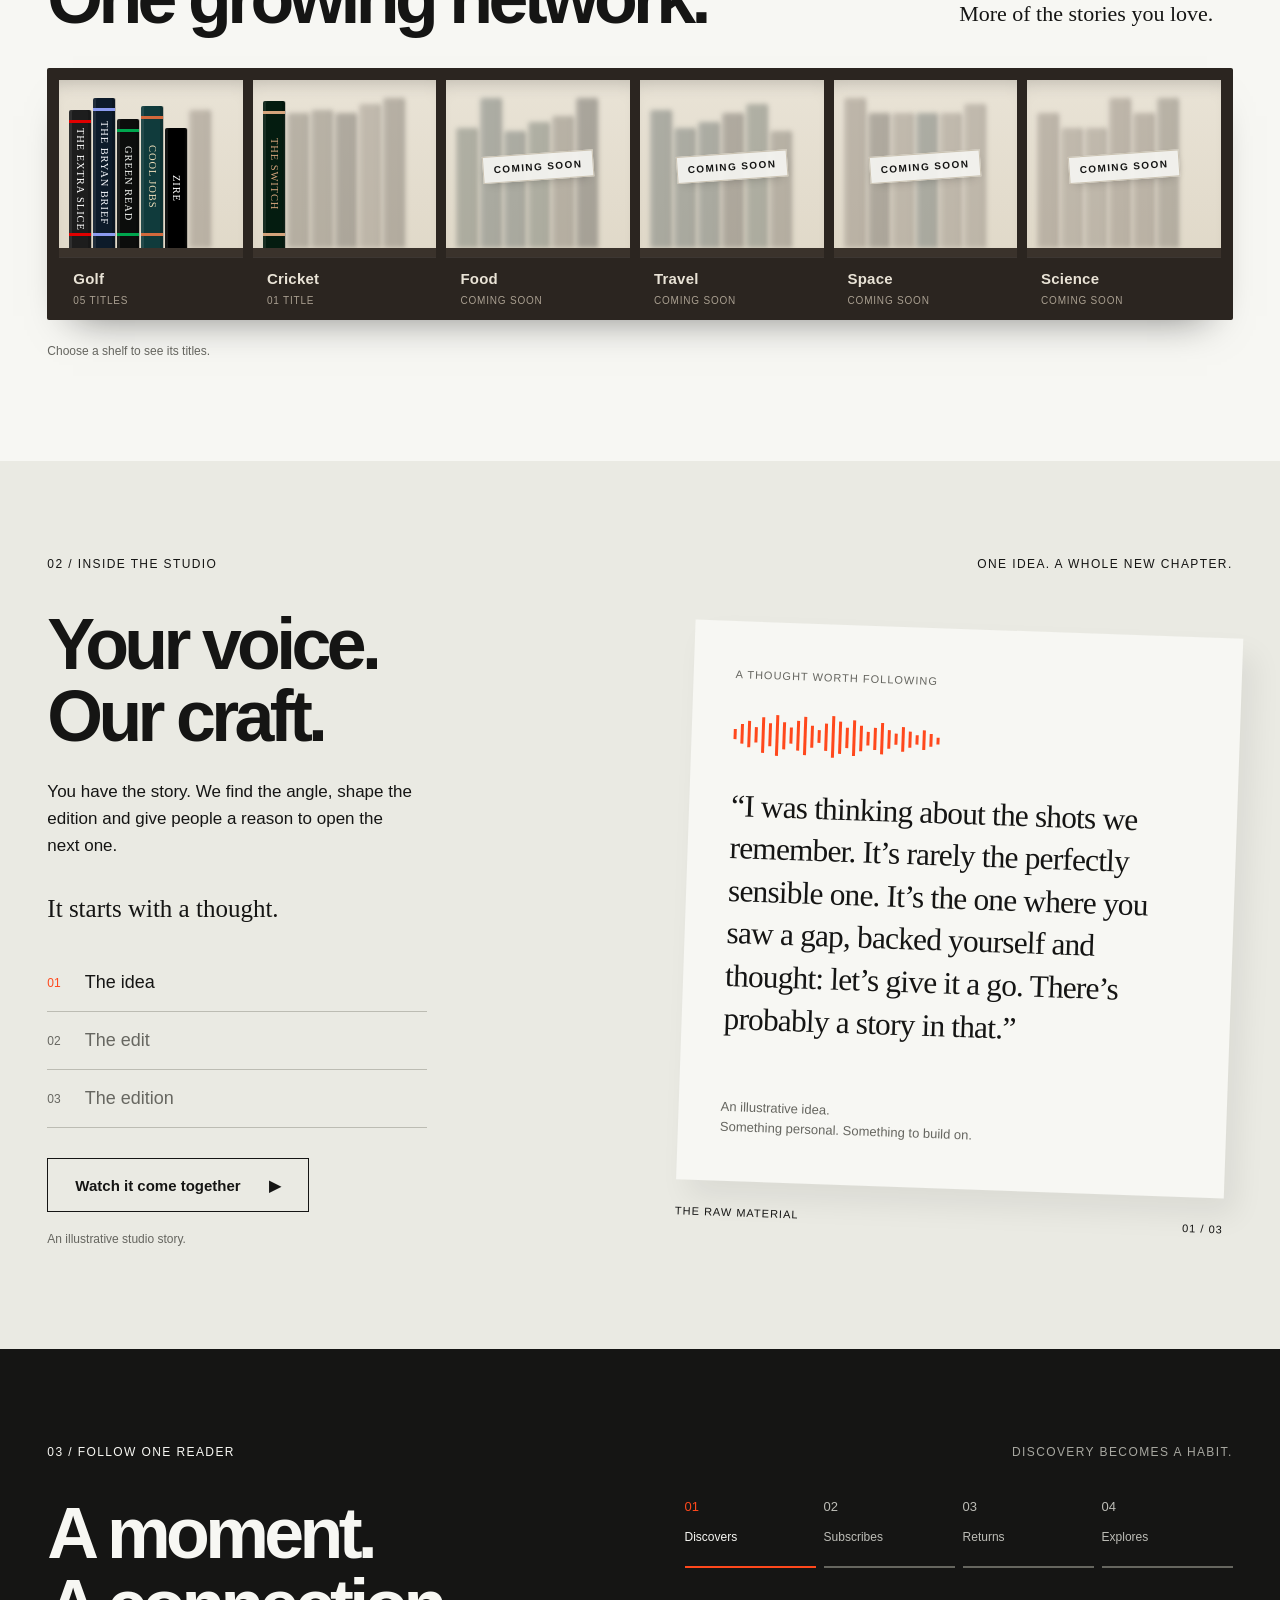
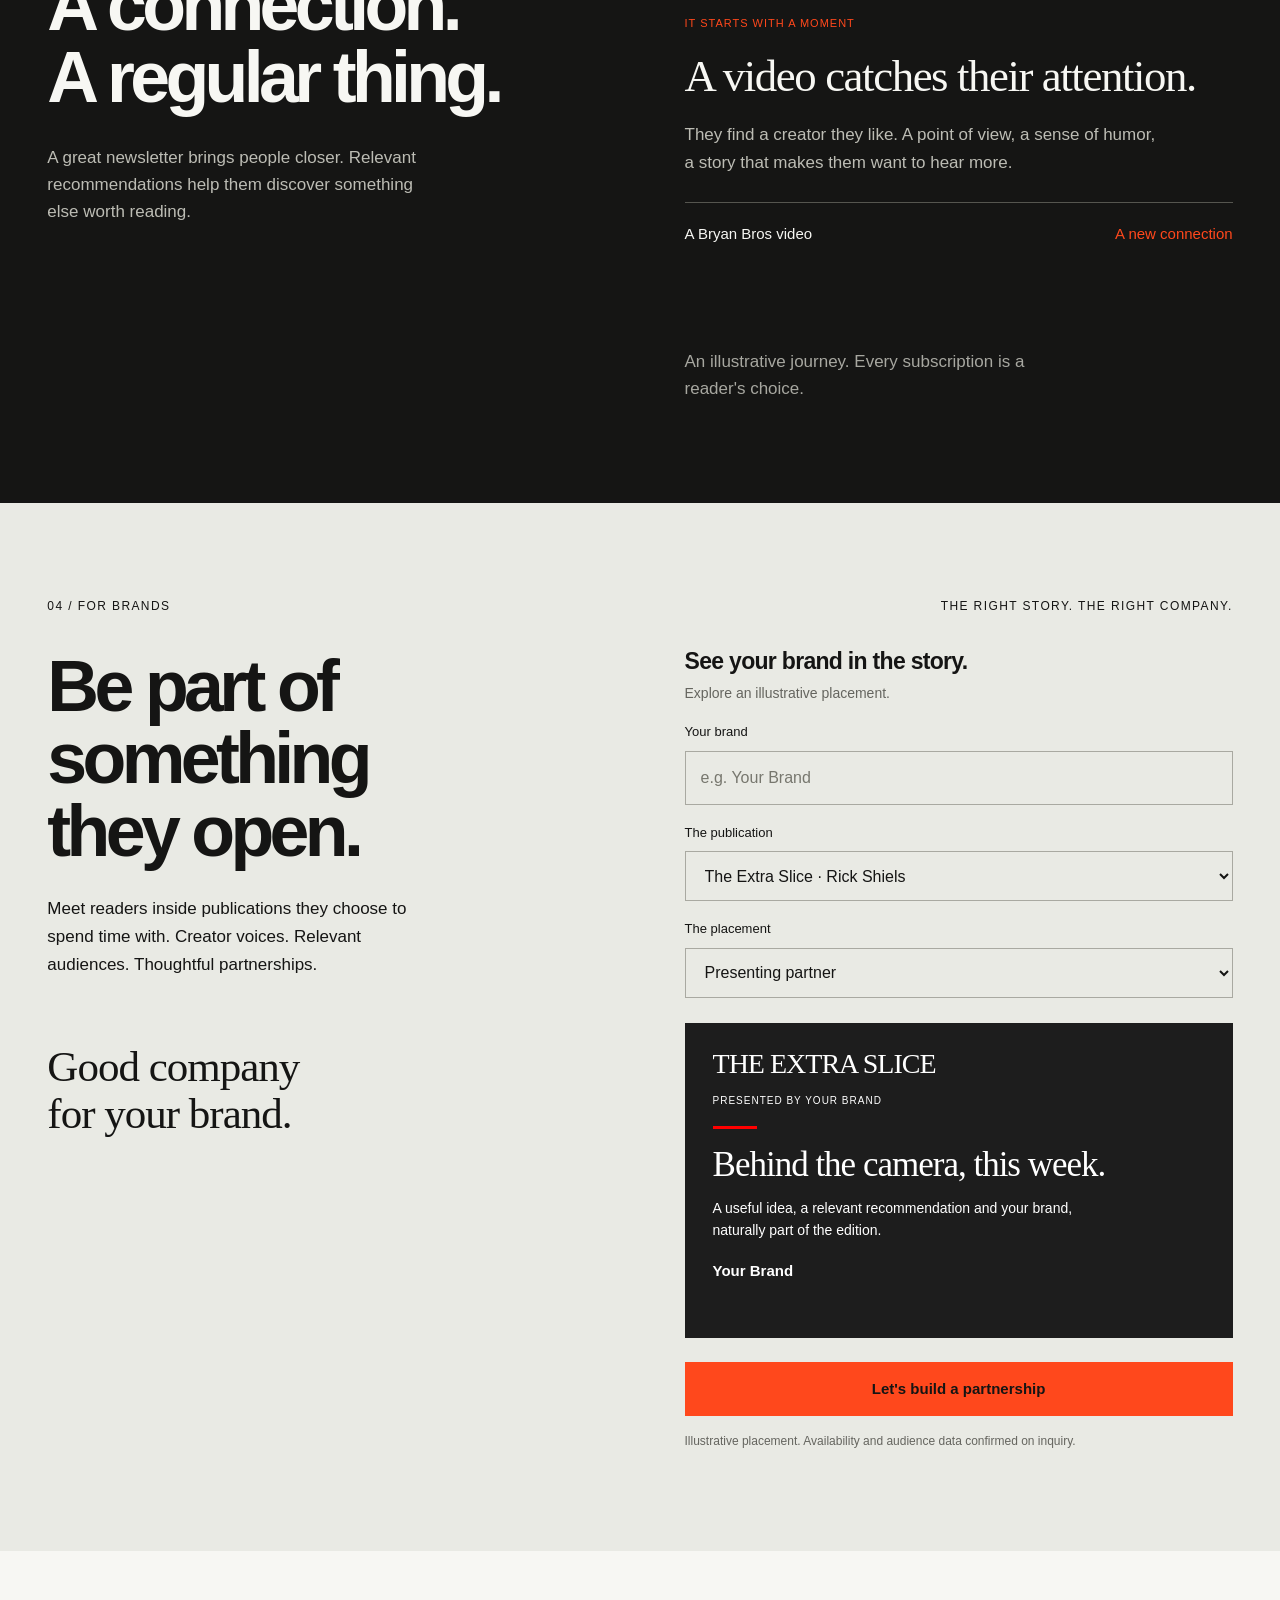
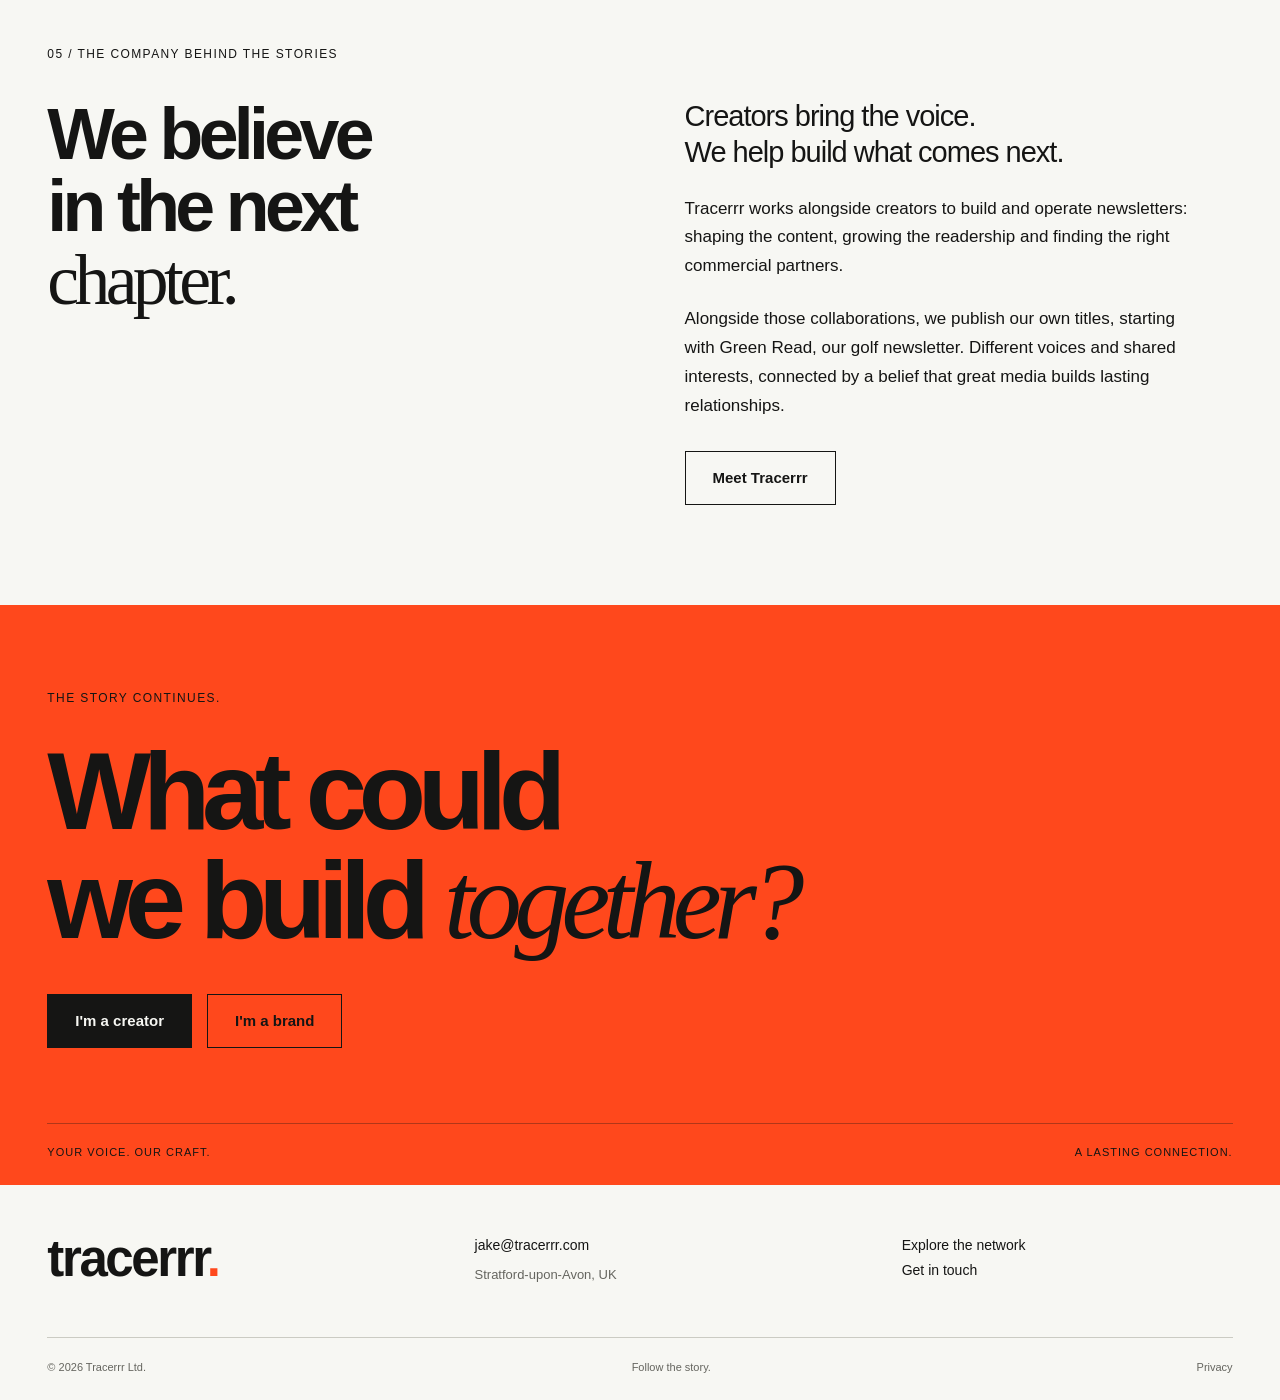
==== commit b92e7222: "New tracerrr.com homepage Replaces index.html with the redesigned site: brand-colored creator books," ====
--- a/index.html
+++ b/index.html
@@ -1,1291 +1,236 @@
-<!DOCTYPE html>
+<!doctype html>
 <html lang="en">
 <head>
-<meta charset="UTF-8" />
-<meta name="viewport" content="width=device-width, initial-scale=1.0" />
-<title>Tracerrr — The Creator-Led Newsletter Network Brands Trust</title>
-<meta name="description" content="We design, launch and run newsletters that turn established creators’ audiences into six- and seven-figure businesses. Brands sponsor inside them — native placements, clear per-subscriber pricing, every send handled by us. Golf and cricket first, now any sector, across the US, UK and Europe." />
-<meta name="theme-color" content="#0a0a0a" />
-<link rel="icon" href="data:image/svg+xml,%3Csvg xmlns='http://www.w3.org/2000/svg' viewBox='0 0 100 100'%3E%3Crect width='100' height='100' rx='22' fill='%230a0a0a'/%3E%3Ctext x='50' y='73' font-family='Georgia,serif' font-size='68' font-weight='700' fill='%23c6ff3a' text-anchor='middle'%3ET%3C/text%3E%3C/svg%3E" />
-
-<!-- Open Graph -->
-<meta property="og:title" content="Tracerrr — The Creator-Led Newsletter Network Brands Trust" />
-<meta property="og:description" content="A network of high-engagement, creator-led newsletters — creators and brands across the US, UK, Europe and beyond. Attention, not noise." />
-<meta property="og:type" content="website" />
-<meta property="og:url" content="https://tracerrr.com" />
-<meta property="og:image" content="https://tracerrr.com/og-image.png" />
-<meta property="og:image:width" content="1200" />
-<meta property="og:image:height" content="630" />
-<meta name="twitter:card" content="summary_large_image" />
-<meta name="twitter:image" content="https://tracerrr.com/og-image.png" />
-<link rel="apple-touch-icon" href="/logo.png" />
-
-<!-- Structured data -->
-<script type="application/ld+json">
-{
-  "@context": "https://schema.org",
-  "@type": "Organization",
-  "name": "Tracerrr",
-  "url": "https://tracerrr.com",
-  "logo": "https://tracerrr.com/logo.png",
-  "email": "jake@tracerrr.com",
-  "areaServed": ["United States", "United Kingdom", "Europe"],
-  "description": "Tracerrr designs, launches and runs newsletters that turn established creators’ audiences into six- and seven-figure businesses. Brands sponsor inside those newsletters with native placements at clear per-subscriber pricing, handled end to end. Working with creators, readers and brand partners across the United States, United Kingdom and Europe — starting in golf and cricket, now any sector where a creator has a large, engaged audience."
-}
-</script>
-<script type="application/ld+json">
-{
-  "@context": "https://schema.org",
-  "@type": "FAQPage",
-  "mainEntity": [
-    {"@type":"Question","name":"How is pricing calculated?","acceptedAnswer":{"@type":"Answer","text":"Simple: a flat rate per subscriber, per send. One-off sends are $0.08, multi-newsletter campaigns are $0.06, and multi-month lock-in partnerships are $0.05 — so you always know your cost before you commit. Pricing is quoted in US dollars wherever you are based."}},
-    {"@type":"Question","name":"Are you only UK-based, and only golf and cricket?","acceptedAnswer":{"@type":"Answer","text":"Neither. On geography: our creators, readers and sponsors sit across the US, UK and Europe — American and British creators front titles in the network today, and the brands who have sponsored campaigns run from Florida to Finland. Pricing is quoted in US dollars for everyone, we invoice internationally, and if none of the call times suit your time zone, email jake@tracerrr.com and we will find one that does. On category: golf and cricket are simply where we built the model. A Wimbledon champion's newsletter is launching next, and nothing about how we design, write, grow and monetise a title is specific to sport. If a creator has a large, genuinely engaged audience, we are interested in the sector, whatever it is."}},
-    {"@type":"Question","name":"What does a native placement actually look like?","acceptedAnswer":{"@type":"Answer","text":"The creator writes your placement in their own voice, integrated into the flow of the newsletter. It reads as content the audience already trusts — which is exactly why recall and engagement are so much higher than display advertising."}},
-    {"@type":"Question","name":"Can I sponsor more than one newsletter?","acceptedAnswer":{"@type":"Answer","text":"Absolutely. Many brands run across several titles at once. We handle the coordination, scheduling and reporting across the whole network — one partner, one invoice."}},
-    {"@type":"Question","name":"Can you get us in front of the creators beyond the newsletter?","acceptedAnswer":{"@type":"Answer","text":"Yes — with one honest caveat. We don't represent these creators; we run newsletters with them. But if you want their main channels — YouTube integrations, appearances, or opportunities like Your Golf Tour — we'll make a warm introduction to the people who handle those deals directly."}},
-    {"@type":"Question","name":"I'm a creator — how do I join the network?","acceptedAnswer":{"@type":"Answer","text":"We work alongside creators on structure, distribution and brand partnerships while you keep full creative control and ownership of your audience. The model works best at 500,000+ followers on your main channel, ideally 1m+. Where you are based matters far less than that, and nor does your category — we run titles with American and British creators already, we are open to creators anywhere, and while golf and cricket are where we started, the model is not tied to sport. Book a call and we'll walk you through how it works."}},
-    {"@type":"Question","name":"How quickly can a campaign go live?","acceptedAnswer":{"@type":"Answer","text":"Once we've agreed the fit, placements are typically scheduled into upcoming sends within days. Book a call and we'll give you real dates for the titles you're interested in."}}
-  ]
-}
-</script>
-
-<!-- Calendly popup widget (booking without leaving the page) -->
-<link href="https://assets.calendly.com/assets/external/widget.css" rel="stylesheet" media="print" onload="this.media='all'"><noscript><link href="https://assets.calendly.com/assets/external/widget.css" rel="stylesheet"></noscript>
-<script src="https://assets.calendly.com/assets/external/widget.js" async></script>
-
-<!-- Google Analytics 4 -->
-<script async src="https://www.googletagmanager.com/gtag/js?id=G-6BKDJ0MG5W"></script>
-<script>
-  window.dataLayer = window.dataLayer || [];
-  function gtag(){dataLayer.push(arguments);}
-  gtag('js', new Date());
-  // Consent Mode v2 — analytics/ads default to DENIED until the visitor chooses
-  gtag('consent', 'default', {
-    'ad_storage':'denied',
-    'ad_user_data':'denied',
-    'ad_personalization':'denied',
-    'analytics_storage':'denied'
-  });
-  // Restore a previously granted choice so returning visitors aren't re-asked
-  try{ if(localStorage.getItem('tracerrr_consent')==='granted'){
-    gtag('consent','update',{'analytics_storage':'granted','ad_storage':'granted','ad_user_data':'granted','ad_personalization':'granted'});
-  } }catch(e){}
-  gtag('config', 'G-6BKDJ0MG5W');
-</script>
-
-<!-- OpenAI Ads pixel — stub queues events immediately; network SDK loads only after cookie consent -->
-<script>
-  !function(w){if(w.oaiq)return;var q=function(){q.q.push(arguments)};q.q=[];w.oaiq=q}(window);
-  oaiq("init",{pixelId:"8ef55dfNKXLFu1pRscYXD2"});
-  function loadOaiPixel(){
-    try{
-      if(window.__oaiLoaded) return; window.__oaiLoaded=true;
-      var j=document.createElement('script'); j.async=1; j.src='https://bzrcdn.openai.com/sdk/oaiq.min.js';
-      var f=document.getElementsByTagName('script')[0]; f.parentNode.insertBefore(j,f);
-    }catch(e){}
-  }
-  try{ if(localStorage.getItem('tracerrr_consent')==='granted'){ loadOaiPixel(); } }catch(e){}
-</script>
-
-<link rel="preconnect" href="https://fonts.googleapis.com">
-<link rel="preconnect" href="https://fonts.gstatic.com" crossorigin>
-<link href="https://fonts.googleapis.com/css2?family=Fraunces:ital,opsz,wght@0,9..144,300..900;1,9..144,300..900&family=Inter:wght@400;500;600;700&display=swap" rel="stylesheet" media="print" onload="this.media='all'"><noscript><link href="https://fonts.googleapis.com/css2?family=Fraunces:ital,opsz,wght@0,9..144,300..900;1,9..144,300..900&family=Inter:wght@400;500;600;700&display=swap" rel="stylesheet"></noscript>
-
-<style>
-:root{
-  --bg:#0a0a0a;
-  --bg-soft:#111111;
-  --ink:#0a0a0a;
-  --paper:#f4f1ea;        /* warm editorial paper */
-  --paper-2:#eae6dc;
-  --line:#dcd6c8;
-  --muted:#6b6558;
-  --muted-d:#a8a293;
-  --accent:#c6ff3a;       /* electric lime — sport energy */
-  --accent-2:#4ade80;
-  --white:#ffffff;
-  --serif:"Fraunces", Georgia, serif;
-  --sans:"Inter", system-ui, -apple-system, sans-serif;
-  --maxw:1240px;
-  --ease:cubic-bezier(.22,1,.36,1);
-}
-*{margin:0;padding:0;box-sizing:border-box}
-html{scroll-behavior:smooth}
-body{
-  font-family:var(--sans);
-  background:var(--paper);
-  color:var(--ink);
-  -webkit-font-smoothing:antialiased;
-  overflow-x:hidden;
-  line-height:1.5;
-}
-a{color:inherit;text-decoration:none}
-img{max-width:100%;display:block}
-.wrap{max-width:var(--maxw);margin:0 auto;padding:0 32px}
-section{position:relative;scroll-margin-top:84px}
-
-/* ---------- Reveal animation ---------- */
-.reveal{opacity:0;transform:translateY(28px);transition:opacity .9s var(--ease),transform .9s var(--ease)}
-.reveal.in{opacity:1;transform:none}
-.reveal.d1{transition-delay:.08s}
-.reveal.d2{transition-delay:.16s}
-.reveal.d3{transition-delay:.24s}
-.reveal.d4{transition-delay:.32s}
-@media (prefers-reduced-motion:reduce){.reveal{opacity:1;transform:none;transition:none}}
-.no-js .reveal{opacity:1;transform:none}
-
-/* ---------- Buttons ---------- */
-.btn{
-  display:inline-flex;align-items:center;gap:.55em;
-  font-family:var(--sans);font-weight:600;font-size:.95rem;letter-spacing:.01em;
-  padding:15px 26px;border-radius:100px;cursor:pointer;border:1px solid transparent;
-  transition:transform .3s var(--ease),background .3s var(--ease),color .3s var(--ease),box-shadow .3s var(--ease);
-  white-space:nowrap;
-}
-.btn:hover{transform:translateY(-2px)}
-.btn-accent{background:var(--accent);color:#0a0a0a;box-shadow:0 8px 30px -8px rgba(198,255,58,.6)}
-.btn-accent:hover{box-shadow:0 14px 40px -10px rgba(198,255,58,.75)}
-.btn-dark{background:var(--ink);color:var(--paper)}
-.btn-dark:hover{background:#000}
-.btn-ghost{background:transparent;border-color:rgba(255,255,255,.25);color:var(--white)}
-.btn-ghost:hover{border-color:var(--accent);color:var(--accent)}
-.btn-outline{background:transparent;border-color:var(--ink);color:var(--ink)}
-.btn-outline:hover{background:var(--ink);color:var(--paper)}
-.btn .arr{transition:transform .3s var(--ease)}
-.btn:hover .arr{transform:translateX(4px)}
-
-/* ---------- Nav ---------- */
-header.nav{position:fixed;top:0;left:0;right:0;z-index:100;transition:all .4s var(--ease)}
-.nav-inner{
-  max-width:var(--maxw);margin:0 auto;padding:20px 32px;
-  display:flex;align-items:center;justify-content:space-between;
-}
-.nav-scrolled{background:rgba(244,241,234,.82);backdrop-filter:blur(16px);border-bottom:1px solid var(--line)}
-.nav-scrolled .nav-inner{padding:14px 32px}
-.logo{font-family:var(--serif);font-weight:600;font-size:1.5rem;letter-spacing:-.02em;color:var(--white);transition:color .4s var(--ease)}
-.logo .dot{color:var(--accent)}
-.nav-scrolled .logo{color:var(--ink)}
-.nav-links{display:flex;align-items:center;gap:34px}
-.nav-links a.nl{font-size:.9rem;font-weight:500;color:rgba(255,255,255,.75);transition:color .3s}
-.nav-scrolled .nav-links a.nl{color:var(--muted)}
-.nav-links a.nl:hover{color:var(--accent)}
-.nav-scrolled .nav-links a.nl:hover{color:var(--ink)}
-.nav-cta{padding:11px 20px;font-size:.88rem}
-.nav-scrolled .btn-ghost{border-color:var(--ink);color:var(--ink)}
-.nav-scrolled .btn-ghost:hover{background:var(--ink);color:var(--paper)}
-.menu-btn{display:none;background:none;border:none;cursor:pointer;flex-direction:column;gap:5px;padding:8px}
-.menu-btn span{width:24px;height:2px;background:var(--white);transition:.3s}
-.nav-scrolled .menu-btn span{background:var(--ink)}
-
-/* ---------- Hero ---------- */
-.hero{background:var(--bg);color:var(--white);padding:180px 0 90px;overflow:hidden;position:relative}
-.hero-glow{position:absolute;inset:0;pointer-events:none;
-  background:
-    radial-gradient(60% 50% at 78% 8%, rgba(198,255,58,.16), transparent 60%),
-    radial-gradient(50% 40% at 12% 90%, rgba(74,222,128,.10), transparent 60%);
-}
-.hero-grain{position:absolute;inset:0;opacity:.05;pointer-events:none;mix-blend-mode:overlay;
-  background-image:url("data:image/svg+xml,%3Csvg xmlns='http://www.w3.org/2000/svg' width='140' height='140'%3E%3Cfilter id='n'%3E%3CfeTurbulence type='fractalNoise' baseFrequency='0.9' numOctaves='3'/%3E%3C/filter%3E%3Crect width='100%25' height='100%25' filter='url(%23n)'/%3E%3C/svg%3E");}
-.hero-inner{position:relative;z-index:2}
-.eyebrow{
-  display:inline-flex;align-items:center;gap:9px;font-size:.8rem;font-weight:600;
-  letter-spacing:.14em;text-transform:uppercase;color:var(--accent);
-  border:1px solid rgba(198,255,58,.3);border-radius:100px;padding:8px 16px;margin-bottom:30px;
-}
-h1.hero-h{
-  font-family:var(--serif);font-weight:500;
-  font-size:clamp(3rem,7.2vw,6.6rem);line-height:.98;letter-spacing:-.025em;max-width:16ch;
-}
-h1.hero-h em{font-style:italic;color:var(--accent)}
-.hero-sub{margin-top:30px;font-size:clamp(1.05rem,1.5vw,1.28rem);color:rgba(255,255,255,.7);max-width:52ch;line-height:1.55}
-.hero-actions{margin-top:42px;display:flex;gap:16px;flex-wrap:wrap;align-items:center}
-.hero-note{font-size:.85rem;color:rgba(255,255,255,.5);display:flex;align-items:center;gap:8px}
-.hero-note svg{flex:none}
-
-/* trust marquee */
-.trust{border-top:1px solid rgba(255,255,255,.09);margin-top:80px;padding-top:34px;position:relative;z-index:2}
-.trust-label{font-size:.75rem;letter-spacing:.16em;text-transform:uppercase;color:rgba(255,255,255,.4);margin-bottom:22px}
-.marquee{display:flex;gap:70px;overflow:hidden;-webkit-mask-image:linear-gradient(90deg,transparent,#000 8%,#000 92%,transparent);mask-image:linear-gradient(90deg,transparent,#000 8%,#000 92%,transparent)}
-.marquee-track{display:flex;gap:70px;align-items:center;animation:scroll 26s linear infinite;flex:none}
-.marquee:hover .marquee-track{animation-play-state:paused}
-@keyframes scroll{to{transform:translateX(-50%)}}
-.mq-item{font-family:var(--serif);font-size:1.5rem;font-weight:500;color:rgba(255,255,255,.55);white-space:nowrap;font-style:italic}
-.mq-dot{color:var(--accent);font-style:normal}
-
-/* ---------- Stats band ---------- */
-.stats{background:var(--accent);color:#0a0a0a;padding:70px 0}
-.stats-grid{display:grid;grid-template-columns:repeat(4,1fr);gap:20px}
-.stat{padding:8px 0}
-.stat .num{font-family:var(--serif);font-weight:600;font-size:clamp(2.6rem,4.5vw,4rem);line-height:1;letter-spacing:-.02em}
-.stat .lbl{margin-top:10px;font-size:.92rem;font-weight:500;color:rgba(10,10,10,.72);max-width:22ch}
-.stat + .stat{border-left:1px solid rgba(10,10,10,.14);padding-left:28px}
-
-/* ---------- Section heading ---------- */
-.sec{padding:120px 0}
-.sec-tag{display:inline-block;font-size:.78rem;font-weight:600;letter-spacing:.14em;text-transform:uppercase;color:var(--muted);margin-bottom:20px}
-.sec-tag::before{content:"";display:inline-block;width:24px;height:1px;background:var(--muted);vertical-align:middle;margin-right:12px}
-h2.sec-h{font-family:var(--serif);font-weight:500;font-size:clamp(2.2rem,4.4vw,3.6rem);line-height:1.04;letter-spacing:-.02em;max-width:20ch}
-h2.sec-h em{font-style:italic;color:var(--muted)}
-.sec-lead{margin-top:22px;font-size:1.12rem;color:var(--muted);max-width:56ch;line-height:1.6}
-
-/* ---------- Audience split ---------- */
-.split{display:grid;grid-template-columns:1fr 1fr;gap:24px;margin-top:64px}
-.aud-row{display:grid;grid-template-columns:1fr 1fr;gap:48px;align-items:center}
-.aud-intro .btn{margin-top:28px}
-.aud-row.rev .aud-intro{order:2}
-/* toggleable dual advertiser/creator cards */
-.duo{display:grid;grid-template-columns:1fr 1fr;gap:24px;margin-top:60px}
-.aud-card.theme-dark{background:var(--ink);color:var(--paper);border:1px solid var(--ink);box-shadow:0 30px 60px -30px rgba(0,0,0,.45)}
-.aud-card.theme-dark .aud-kicker{color:var(--accent)}
-.aud-card.theme-dark p{color:rgba(244,241,234,.72)}
-.aud-card.theme-dark .aud-list li{color:rgba(244,241,234,.92)}
-.aud-card.theme-dark .aud-list .tick{color:var(--accent)}
-.aud-card.theme-dark .aud-cta{background:var(--accent);color:#0a0a0a;box-shadow:0 8px 30px -8px rgba(198,255,58,.55)}
-.aud-card.theme-dark .aud-cta:hover{box-shadow:0 14px 40px -10px rgba(198,255,58,.7)}
-.aud-card.theme-light{background:var(--white);color:var(--ink);border:1px solid var(--line);box-shadow:none}
-.aud-card.theme-light .aud-kicker{color:var(--muted)}
-.aud-card.theme-light p{color:var(--muted)}
-.aud-card.theme-light .aud-list li{color:var(--ink)}
-.aud-card.theme-light .aud-list .tick{color:var(--accent-2)}
-.aud-card.theme-light .aud-cta{background:transparent;border:1px solid var(--ink);color:var(--ink)}
-.aud-card.theme-light .aud-cta:hover{background:var(--ink);color:var(--paper)}
-.aud-cta{margin-top:26px}
-.aud-card{border-radius:22px;padding:44px;position:relative;overflow:hidden;transition:transform .5s var(--ease),box-shadow .5s var(--ease),background .5s var(--ease),color .5s var(--ease),border-color .5s var(--ease)}
-.aud-card:hover{transform:translateY(-6px)}
-.aud-brands{background:var(--ink);color:var(--paper);box-shadow:0 30px 60px -30px rgba(0,0,0,.4)}
-.aud-creators{background:var(--white);border:1px solid var(--line);color:var(--ink)}
-.aud-kicker{font-size:.8rem;font-weight:600;letter-spacing:.12em;text-transform:uppercase;display:inline-flex;align-items:center;gap:8px}
-.aud-brands .aud-kicker{color:var(--accent)}
-.aud-creators .aud-kicker{color:var(--muted)}
-.aud-card h3{font-family:var(--serif);font-weight:500;font-size:2rem;line-height:1.08;margin:20px 0 16px;letter-spacing:-.01em}
-.aud-card p{font-size:1.02rem;line-height:1.6}
-.aud-brands p{color:rgba(244,241,234,.72)}
-.aud-creators p{color:var(--muted)}
-.aud-list{list-style:none;margin:26px 0 32px;display:flex;flex-direction:column;gap:13px}
-.aud-list li{display:flex;gap:12px;align-items:flex-start;font-size:.98rem}
-.aud-list .tick{flex:none;margin-top:2px;color:var(--accent-2)}
-.aud-brands .aud-list li{color:rgba(244,241,234,.9)}
-.aud-brands .aud-list .tick{color:var(--accent)}
-
-/* ---------- How it works ---------- */
-.steps{display:grid;grid-template-columns:repeat(4,1fr);gap:20px;margin-top:60px;counter-reset:step}
-.step{padding:32px 26px;border:1px solid var(--line);border-radius:18px;background:var(--white);position:relative;transition:transform .4s var(--ease),border-color .4s}
-.step:hover{transform:translateY(-6px);border-color:var(--ink)}
-.step .st-num{font-family:var(--serif);font-size:1.1rem;font-weight:600;color:var(--accent);background:var(--ink);width:44px;height:44px;border-radius:12px;display:flex;align-items:center;justify-content:center;margin-bottom:22px}
-.step h3{font-size:1.15rem;font-weight:600;margin-bottom:10px;letter-spacing:-.01em}
-.step p{font-size:.95rem;color:var(--muted);line-height:1.55}
-
-/* ---------- Portfolio ---------- */
-.portfolio{background:var(--bg);color:var(--white)}
-.portfolio .sec-tag{color:var(--muted-d)}
-.portfolio .sec-tag::before{background:var(--muted-d)}
-.portfolio h2.sec-h em{color:var(--accent)}
-.portfolio .sec-lead{color:rgba(255,255,255,.65)}
-.pf-grid{display:grid;grid-template-columns:repeat(2,1fr);gap:22px;margin-top:60px}
-.pf-grid.pf-collapsed .pf-card:nth-child(n+3){display:none}
-.pf-more-wrap{margin-top:30px}
-.pf-more{background:none;border:0;cursor:pointer;font-family:var(--sans);font-size:.9rem;font-weight:500;letter-spacing:.01em;color:rgba(255,255,255,.55);display:inline-flex;align-items:center;gap:.45em;padding:4px 0;transition:color .25s var(--ease)}
-.pf-more:hover{color:var(--accent)}
-.pf-more .arr{transition:transform .3s var(--ease)}
-.pf-more:hover .arr{transform:translateY(3px)}
-
-/* sticky mobile CTA */
-.sticky-cta{position:fixed;left:0;right:0;bottom:0;z-index:9998;display:none;padding:10px 14px calc(10px + env(safe-area-inset-bottom));background:rgba(10,10,10,.92);-webkit-backdrop-filter:blur(8px);backdrop-filter:blur(8px);border-top:1px solid rgba(255,255,255,.12);transform:translateY(110%);transition:transform .35s var(--ease)}
-.sticky-cta.show{transform:none}
-.sticky-cta-btn{display:flex;justify-content:center;align-items:center;gap:.5em;background:var(--accent);color:#0a0a0a;font-weight:600;font-family:var(--sans);font-size:1rem;border-radius:100px;padding:14px;box-shadow:0 8px 30px -8px rgba(198,255,58,.6)}
-@media (max-width:760px){.sticky-cta{display:block}}
-
-/* media kit */
-.mk-card{background:var(--ink);color:#fff;border-radius:24px;padding:44px;display:flex;flex-wrap:wrap;gap:28px;align-items:center;justify-content:space-between;position:relative;overflow:hidden}
-.mk-card h3{font-family:var(--serif);font-weight:500;font-size:1.9rem;letter-spacing:-.01em;margin-bottom:8px}
-.mk-card p{color:rgba(255,255,255,.65);max-width:46ch;font-size:1rem;line-height:1.55}
-.mk-copy{flex:1 1 320px}
-.mk-form{display:flex;gap:10px;flex-wrap:wrap;flex:0 1 auto}
-.mk-input{font-family:var(--sans);font-size:1rem;padding:14px 18px;border-radius:100px;border:1px solid rgba(255,255,255,.25);background:rgba(255,255,255,.06);color:#fff;min-width:240px;outline:none}
-.mk-input:focus{border-color:var(--accent)}
-.mk-input::placeholder{color:rgba(255,255,255,.4)}
-#mkResult[hidden]{display:none}
-.mk-thanks{color:rgba(255,255,255,.8);margin-bottom:6px}
-.mk-download{display:inline-flex;align-items:center;gap:.5em;color:var(--accent);font-weight:600;text-decoration:underline;text-underline-offset:3px}
-@media (max-width:600px){.mk-card{padding:30px}.mk-form{width:100%}.mk-input{flex:1;min-width:0}}
-.aud-note{margin:18px 0 22px;font-size:.85rem;opacity:.78;border-left:3px solid var(--accent);padding-left:12px;line-height:1.55}
-.pf-card{display:block;color:inherit;border:1px solid rgba(255,255,255,.1);border-radius:20px;padding:34px;background:linear-gradient(180deg,rgba(255,255,255,.03),rgba(255,255,255,0));transition:transform .5s var(--ease),border-color .5s,background .5s;position:relative;overflow:hidden}
-.pf-visit{display:inline-flex;align-items:center;gap:8px;margin-top:24px;font-size:.88rem;font-weight:600;color:var(--accent);opacity:.85;transition:opacity .3s var(--ease)}
-.pf-card:hover .pf-visit{opacity:1}
-.pf-card:hover .pf-visit .arr{transform:translateX(4px)}
-.pf-visit .arr{transition:transform .3s var(--ease)}
-.pf-card.soon{border-color:rgba(198,255,58,.45)}
-.pf-card:hover{transform:translateY(-6px);border-color:rgba(198,255,58,.5);background:linear-gradient(180deg,rgba(198,255,58,.06),rgba(255,255,255,0))}
-.pf-top{display:flex;justify-content:space-between;align-items:flex-start;margin-bottom:26px}
-.pf-sport{font-size:.74rem;font-weight:600;letter-spacing:.12em;text-transform:uppercase;color:#0a0a0a;background:var(--accent);padding:6px 12px;border-radius:100px}
-.pf-num{font-family:var(--serif);font-size:1rem;color:rgba(255,255,255,.35)}
-.pf-card h3{font-family:var(--serif);font-weight:500;font-size:1.85rem;letter-spacing:-.01em;margin-bottom:12px}
-.pf-card p{font-size:.97rem;color:rgba(255,255,255,.6);line-height:1.55;margin-bottom:26px}
-.pf-meta{display:flex;gap:28px;border-top:1px solid rgba(255,255,255,.1);padding-top:20px}
-.pf-meta .m{display:flex;flex-direction:column}
-.pf-meta .m b{font-family:var(--serif);font-size:1.5rem;font-weight:600;color:var(--accent)}
-.pf-meta .m span{font-size:.78rem;color:rgba(255,255,255,.5);margin-top:3px}
-
-/* ---------- Pricing ---------- */
-/* previous partners */
-.partner-grid{display:grid;grid-template-columns:repeat(4,1fr);gap:1px;background:var(--line);border:1px solid var(--line);border-radius:18px;overflow:hidden;margin-top:56px}
-.partner{background:var(--paper);display:flex;align-items:center;justify-content:center;text-align:center;min-height:120px;padding:20px;font-family:var(--serif);font-weight:500;font-size:1.35rem;letter-spacing:-.01em;color:var(--muted);transition:background .3s var(--ease),color .3s var(--ease)}
-.partner:hover{background:var(--ink);color:var(--accent)}
-.partner.more{font-style:italic;font-size:1.05rem}
-.markets{margin-top:48px;padding-top:34px;border-top:1px solid var(--line)}
-.markets-label{font-size:.75rem;letter-spacing:.16em;text-transform:uppercase;color:var(--muted);margin-bottom:18px}
-.markets-row{display:flex;flex-wrap:wrap;align-items:center;gap:10px 14px}
-.market{font-family:var(--serif);font-weight:500;font-size:1.05rem;letter-spacing:-.01em;color:var(--ink);border:1px solid var(--line);border-radius:100px;padding:9px 20px;background:var(--paper)}
-.market.and-beyond{font-style:italic;color:var(--muted);border-style:dashed}
-.markets-note{margin-top:22px;font-size:1rem;line-height:1.6;color:var(--muted);max-width:62ch}
-.markets-note a{color:var(--ink);font-weight:600;text-decoration:underline;text-underline-offset:3px}
-@media (max-width:480px){.market{font-size:.98rem;padding:8px 16px}}
-@media (max-width:760px){.partner-grid{grid-template-columns:repeat(3,1fr)}}
-@media (max-width:480px){.partner-grid{grid-template-columns:repeat(2,1fr)}}
-.price-grid{display:grid;grid-template-columns:repeat(3,1fr);gap:22px;margin-top:60px}
-.price-card{border:1px solid var(--line);border-radius:22px;padding:38px 34px;background:var(--white);transition:transform .45s var(--ease),box-shadow .45s;display:flex;flex-direction:column}
-.price-card:hover{transform:translateY(-6px);box-shadow:0 30px 60px -34px rgba(0,0,0,.28)}
-.price-card.feat{background:var(--ink);color:var(--paper);border-color:var(--ink);position:relative}
-.price-card.feat::after{content:"Best value";position:absolute;top:26px;right:26px;font-size:.72rem;font-weight:600;letter-spacing:.1em;text-transform:uppercase;color:#0a0a0a;background:var(--accent);padding:5px 11px;border-radius:100px}
-.price-name{font-size:.85rem;font-weight:600;letter-spacing:.1em;text-transform:uppercase;color:var(--muted)}
-.price-card.feat .price-name{color:var(--accent)}
-.price-amt{font-family:var(--serif);font-weight:600;font-size:3.1rem;letter-spacing:-.02em;margin:18px 0 4px;line-height:1}
-.price-unit{font-size:.9rem;color:var(--muted)}
-.price-card.feat .price-unit{color:rgba(244,241,234,.6)}
-.price-desc{font-size:.98rem;color:var(--muted);line-height:1.55;margin:22px 0 26px;flex:1}
-.price-card.feat .price-desc{color:rgba(244,241,234,.72)}
-.price-card .btn{width:100%;justify-content:center}
-.price-foot{text-align:center;margin-top:34px;font-size:.95rem;color:var(--muted)}
-
-/* ---------- Enquiry form ---------- */
-.enq-grid{display:grid;grid-template-columns:.9fr 1.1fr;gap:48px;align-items:start}
-.enq-copy .sec-lead a,.enq-alt a{color:var(--ink);font-weight:600;text-decoration:underline;text-underline-offset:3px}
-.enq-alt{margin-top:18px;font-size:1rem;color:var(--muted)}
-.enq-form{background:var(--white);border:1px solid var(--line);border-radius:22px;padding:34px;box-shadow:0 30px 60px -40px rgba(0,0,0,.25)}
-.fld{margin-bottom:18px;display:flex;flex-direction:column;gap:8px}
-.fld > label{font-size:.85rem;font-weight:600;color:var(--ink)}
-.fld input,.fld textarea{font-family:var(--sans);font-size:1rem;padding:13px 15px;border:1px solid var(--line);border-radius:12px;background:var(--paper);color:var(--ink);transition:border-color .25s,box-shadow .25s;width:100%}
-.fld input:focus,.fld textarea:focus{outline:none;border-color:var(--ink);box-shadow:0 0 0 3px rgba(10,10,10,.06)}
-.fld textarea{resize:vertical}
-.seg{display:flex;gap:10px}
-.seg label{flex:1;display:flex;align-items:center;justify-content:center;gap:8px;border:1px solid var(--line);border-radius:12px;padding:12px;font-weight:500;font-size:.95rem;cursor:pointer;transition:.25s}
-.seg input{position:absolute;width:1px;height:1px;opacity:0;pointer-events:none}
-.seg label:has(input:checked){border-color:var(--ink);background:var(--ink);color:var(--paper)}
-.enq-success{display:none;margin-top:8px;padding:14px 16px;background:rgba(74,222,128,.14);border:1px solid rgba(74,222,128,.5);border-radius:12px;color:#166534;font-size:.95rem;font-weight:500}
-/* main-channel introductions */
-.intro-grid{display:grid;grid-template-columns:1.1fr .9fr;gap:48px;align-items:start;margin-top:8px}
-.intro-feature{background:var(--ink);color:#fff;border-radius:24px;padding:44px;position:relative;overflow:hidden}
-.intro-feature::after{content:"";position:absolute;top:-40%;right:-25%;width:70%;height:130%;background:radial-gradient(circle,rgba(198,255,58,.16),transparent 65%);pointer-events:none}
-.intro-kicker{font-size:.78rem;font-weight:600;letter-spacing:.14em;text-transform:uppercase;color:var(--accent);margin-bottom:16px}
-.intro-feature h3{font-family:var(--serif);font-weight:500;font-size:2.2rem;letter-spacing:-.01em;margin-bottom:14px}
-.intro-p{color:rgba(255,255,255,.75);line-height:1.65;font-size:1rem;position:relative}
-.intro-facts{list-style:none;display:flex;gap:30px;margin:28px 0 0;padding:0;flex-wrap:wrap;position:relative}
-.intro-facts li{font-size:.85rem;color:rgba(255,255,255,.65)}
-.intro-facts strong{display:block;font-family:var(--serif);font-size:1.75rem;color:#fff;font-weight:600;margin-bottom:4px}
-.intro-note{margin-top:26px;font-size:.83rem;color:rgba(255,255,255,.55);line-height:1.55;position:relative;border-left:3px solid var(--accent);padding-left:12px}
-.fld select{font-family:var(--sans);font-size:1rem;padding:13px 15px;border:1px solid var(--line);border-radius:12px;background:var(--paper);color:var(--ink);width:100%;transition:border-color .25s,box-shadow .25s}
-.fld select:focus{outline:none;border-color:var(--ink);box-shadow:0 0 0 3px rgba(10,10,10,.06)}
-@media (max-width:880px){.intro-grid{grid-template-columns:1fr;gap:28px}.intro-feature{padding:32px}}
-
-/* ---------- Testimonial ---------- */
-.quote-sec{background:var(--paper-2)}
-.quote-big{font-family:var(--serif);font-weight:500;font-size:clamp(1.8rem,3.6vw,3rem);line-height:1.18;letter-spacing:-.015em;max-width:22ch;margin:0 auto;text-align:center}
-.quote-big em{font-style:italic;color:var(--muted)}
-.quote-mark{font-family:var(--serif);font-size:5rem;color:var(--accent);line-height:.6;text-align:center;display:block;margin-bottom:10px}
-.quote-by{text-align:center;margin-top:34px;font-size:.95rem;color:var(--muted);font-weight:500}
-
-/* ---------- FAQ ---------- */
-.faq-wrap{max-width:820px;margin:56px auto 0}
-.faq{border-bottom:1px solid var(--line)}
-.faq button{width:100%;background:none;border:none;cursor:pointer;text-align:left;padding:26px 0;display:flex;justify-content:space-between;align-items:center;gap:20px;font-family:var(--sans)}
-.faq button h3{font-size:1.15rem;font-weight:600;letter-spacing:-.01em;color:var(--ink)}
-.faq .ic{flex:none;width:26px;height:26px;border-radius:50%;border:1px solid var(--line);display:flex;align-items:center;justify-content:center;transition:.35s var(--ease);font-size:1.1rem;color:var(--muted)}
-.faq.open .ic{background:var(--ink);color:var(--accent);border-color:var(--ink);transform:rotate(45deg)}
-.faq .ans{max-height:0;overflow:hidden;transition:max-height .45s var(--ease)}
-.faq .ans p{padding:0 0 26px;font-size:1rem;color:var(--muted);line-height:1.6;max-width:64ch}
-
-/* ---------- CTA ---------- */
-.cta{background:var(--bg);color:var(--white);text-align:center;overflow:hidden}
-.cta-inner{position:relative;z-index:2}
-.cta h2{font-family:var(--serif);font-weight:500;font-size:clamp(2.4rem,5vw,4.2rem);line-height:1.02;letter-spacing:-.02em;max-width:16ch;margin:0 auto}
-.cta h2 em{font-style:italic;color:var(--accent)}
-.cta p{margin:24px auto 40px;font-size:1.15rem;color:rgba(255,255,255,.68);max-width:48ch}
-.cta-actions{display:flex;gap:16px;justify-content:center;flex-wrap:wrap}
-
-/* ---------- Footer ---------- */
-footer{background:var(--bg);color:rgba(255,255,255,.6);padding:70px 0 40px;border-top:1px solid rgba(255,255,255,.08)}
-.foot-top{display:flex;justify-content:space-between;gap:40px;flex-wrap:wrap;padding-bottom:48px;border-bottom:1px solid rgba(255,255,255,.08)}
-.foot-brand{max-width:320px}
-.foot-brand .logo{color:var(--white)}
-.foot-brand p{margin-top:16px;font-size:.95rem;line-height:1.6;color:rgba(255,255,255,.5)}
-.foot-cols{display:flex;gap:70px;flex-wrap:wrap}
-.foot-col h3{font-size:.78rem;letter-spacing:.12em;text-transform:uppercase;color:rgba(255,255,255,.55);margin-bottom:18px}
-.foot-col a{display:block;font-size:.95rem;margin-bottom:12px;color:rgba(255,255,255,.7);transition:color .3s}
-.foot-col a:hover{color:var(--accent)}
-.foot-bottom{display:flex;justify-content:space-between;gap:20px;flex-wrap:wrap;padding-top:30px;font-size:.85rem;color:rgba(255,255,255,.55)}
-
-/* ---------- Responsive ---------- */
-@media (max-width:960px){
-  .stats-grid{grid-template-columns:repeat(2,1fr);gap:36px 20px}
-  .stat + .stat{border-left:none;padding-left:0}
-  .steps{grid-template-columns:repeat(2,1fr)}
-  .pf-grid{grid-template-columns:1fr}
-}
-@media (max-width:760px){
-  .wrap{padding:0 22px}
-  .nav-links{display:none}
-  .menu-btn{display:flex}
-  .nav-links.open{display:flex;position:absolute;top:100%;left:0;right:0;flex-direction:column;background:var(--paper);padding:24px 22px;gap:20px;border-bottom:1px solid var(--line);align-items:flex-start}
-  .nav-links.open a.nl{color:var(--ink)}
-  .hero{padding:140px 0 70px}
-  .split{grid-template-columns:1fr}
-  .price-grid{grid-template-columns:1fr}
-  .sec{padding:84px 0}
-  .aud-card{padding:32px}
-  .enq-grid{grid-template-columns:1fr;gap:28px}
-  .aud-row{grid-template-columns:1fr;gap:32px}
-  .aud-row.rev .aud-intro{order:0}
-  .duo{grid-template-columns:1fr}
-  .foot-top{flex-direction:column}
-}
-</style>
+  <meta charset="utf-8">
+  <meta name="viewport" content="width=device-width, initial-scale=1">
+  <meta name="theme-color" content="#f7f7f3">
+  <meta name="description" content="Tracerrr builds, grows and monetizes creator newsletters. Follow the story from a following to a lasting media business.">
+  <meta property="og:title" content="Tracerrr — A following is only the beginning.">
+  <meta property="og:description" content="Different voices. One growing network. We build, grow and monetize creator newsletters.">
+  <meta property="og:type" content="website">
+  <meta property="og:url" content="https://tracerrr.com/">
+  <meta property="og:image" content="https://tracerrr.com/og-image.png">
+  <meta property="og:image:width" content="1200">
+  <meta property="og:image:height" content="630">
+  <meta name="twitter:card" content="summary_large_image">
+  <meta name="twitter:image" content="https://tracerrr.com/og-image.png">
+  <link rel="canonical" href="https://tracerrr.com/">
+  <script async src="https://www.googletagmanager.com/gtag/js?id=G-6BKDJ0MG5W"></script>
+  <script src="assets/analytics.js"></script>
+  <title>Tracerrr — A following is only the beginning.</title>
+  <link rel="icon" href="favicon.svg" type="image/svg+xml">
+  <link rel="preload" as="image" href="assets/bryan.webp" fetchpriority="high">
+  <link rel="stylesheet" href="style.css">
+  <script src="app.js" defer></script>
 </head>
-<body class="no-js">
-<script>document.body.classList.remove('no-js');</script>
-
-<!-- ============ NAV ============ -->
-<header class="nav" id="nav">
-  <div class="nav-inner">
-    <a href="#top" class="logo">Tracerrr<span class="dot">.</span></a>
-    <nav class="nav-links" id="navLinks">
-      <a class="nl" href="#brands">For Brands</a>
-      <a class="nl" href="#creators">For Creators</a>
-      <a class="nl" href="#network">The Network</a>
-      <a class="nl" href="#pricing">Pricing</a>
-      <a class="nl btn btn-ghost nav-cta js-book" href="#book">Book a call</a>
+<body>
+  <a class="skip-link" href="#main">Skip to content</a>
+  <header class="header" id="top">
+    <a class="wordmark" href="#top" aria-label="Tracerrr homepage">tracerrr<span>.</span></a>
+    <nav class="desktop-nav" aria-label="Main navigation">
+      <a href="#publications">Publications</a><a href="#contact" data-contact="creator">For creators</a><a href="#brands">For brands</a><a href="#about">About</a>
     </nav>
-    <button class="menu-btn" id="menuBtn" aria-label="Menu"><span></span><span></span><span></span></button>
-  </div>
-</header>
-
-<!-- ============ HERO ============ -->
-<section class="hero" id="top">
-  <div class="hero-glow"></div>
-  <div class="hero-grain"></div>
-  <div class="wrap hero-inner">
-    <span class="eyebrow reveal">A creator-led newsletter network — US, UK &amp; beyond</span>
-    <h1 class="hero-h reveal d1">Attention,<br><em>not noise.</em></h1>
-    <p class="hero-sub reveal d2">Creator-led newsletters, designed, written and run end to end — golf to food, travel to fashion. You bring the audience; we turn it into a <strong style="color:#fff">six- or seven-figure business</strong>.</p>
-    <div class="hero-actions reveal d3">
-      <a href="#book" class="btn btn-accent js-book">Book a call <span class="arr">→</span></a>
-      <a href="#network" class="btn btn-ghost">See the network</a>
-      <span class="hero-note">
-        <svg width="16" height="16" viewBox="0 0 24 24" fill="none" stroke="#c6ff3a" stroke-width="2"><path d="M20 6 9 17l-5-5"/></svg>
-        Clear pricing. No guesswork.
-      </span>
-    </div>
-
-    <div class="trust reveal d4">
-      <div class="trust-label">Operating newsletters for</div>
-      <div class="marquee">
-        <div class="marquee-track">
-          <span class="mq-item">The Bryan Bros</span><span class="mq-dot">●</span>
-          <span class="mq-item">Kevin Pietersen</span><span class="mq-dot">●</span>
-          <span class="mq-item">Ian Poulter</span><span class="mq-dot">●</span>
-          <span class="mq-item">Zire Golf</span><span class="mq-dot">●</span>
-          <span class="mq-item">The Bryan Bros</span><span class="mq-dot">●</span>
-          <span class="mq-item">Kevin Pietersen</span><span class="mq-dot">●</span>
-          <span class="mq-item">Ian Poulter</span><span class="mq-dot">●</span>
-          <span class="mq-item">Zire Golf</span><span class="mq-dot">●</span>
-        </div>
-      </div>
-    </div>
-  </div>
-</section>
-
-<!-- ============ STATS ============ -->
-<section class="stats">
-  <div class="wrap">
-    <div class="stats-grid">
-      <div class="stat reveal"><div class="num" data-count="60" data-suffix="%+">60%+</div><div class="lbl">Average open rate across the network — around double the industry norm</div></div>
-      <div class="stat reveal d1"><div class="num" data-count="5" data-suffix="%+">5%+</div><div class="lbl">Average click rate — our readers act, they don't just open</div></div>
-      <div class="stat reveal d2"><div class="num" data-count="500" data-suffix="K+">500K+</div><div class="lbl">Engaged subscribers under management across the network</div></div>
-      <div class="stat reveal d3"><div class="num" data-count="15" data-suffix="%">15%</div><div class="lbl">Audience growth, every single month</div></div>
-    </div>
-  </div>
-</section>
-
-<!-- ============ FOR BRANDS / CREATORS (toggleable split) ============ -->
-<section class="sec" id="brands">
-  <div class="wrap">
-    <span class="sec-tag reveal">For brands &amp; creators</span>
-    <h2 class="sec-h reveal d1">One engine. <em>Two sides.</em></h2>
-    <p class="sec-lead reveal d2">We design, write and commercialise every newsletter in the network — so creators get a title built, grown and monetised end to end, and brands reach audiences that genuinely trust us. Neither geography nor category is the constraint: our creators, readers and sponsors already sit on both sides of the Atlantic.</p>
-
-    <div class="duo reveal d1" id="creators">
-      <div class="aud-card adv theme-dark">
-        <span class="aud-kicker">◆ The advertiser side</span>
-        <h3>Sponsorships that feel native, not bolted on.</h3>
-        <p>Whether you're testing a single title or scaling across the network, we find the right fit and handle everything — briefing, placement, scheduling and reporting — so you run campaigns with confidence and clarity.</p>
-        <ul class="aud-list">
-          <li><span class="tick">✓</span> Highly engaged, self-selected audiences</li>
-          <li><span class="tick">✓</span> Native placements written in the newsletter's own voice</li>
-          <li><span class="tick">✓</span> Transparent per-subscriber pricing — know your cost up front</li>
-          <li><span class="tick">✓</span> One partner, one invoice, across every title</li>
-          <li><span class="tick">✓</span> US, UK and European brands welcome — quoted in US dollars</li>
-        </ul>
-        <a href="#pricing" class="btn aud-cta">View sponsorship options <span class="arr">→</span></a>
-      </div>
-      <div class="aud-card cre theme-light">
-        <span class="aud-kicker">◆ The creator side</span>
-        <h3>We build the newsletter. You front it.</h3>
-        <p>We design, write, grow and commercialise a newsletter around your name — the entire operation, end to end. You carry on doing what you already do; we turn the audience you spent years building into a six- or seven-figure revenue line.</p>
-        <ul class="aud-list">
-          <li><span class="tick">✓</span> A newsletter designed, written and run for you</li>
-          <li><span class="tick">✓</span> We build the audience and the growth engine</li>
-          <li><span class="tick">✓</span> We source and manage every brand partnership</li>
-          <li><span class="tick">✓</span> New revenue without sacrificing reader trust</li>
-        </ul>
-        <p class="aud-note">Where we're the best fit: creators with <strong>500K+ followers</strong> on their main channel — ideally 1m+. That's the scale where a newsletter becomes a serious business from day one, and it's the one thing we're strict about. Country and category are not: American and British creators front titles today, tennis joins golf and cricket shortly, and we'll build in any sector where a creator has an audience that genuinely turns up.</p>
-        <a href="#book" class="btn aud-cta">Partner with us <span class="arr">→</span></a>
-      </div>
-    </div>
-  </div>
-</section>
-
-<!-- ============ HOW IT WORKS ============ -->
-<section class="sec" style="padding-top:0" id="how">
-  <div class="wrap">
-    <span class="sec-tag reveal">How it works</span>
-    <h2 class="sec-h reveal d1">From brief to <em>live send</em> — handled end to end.</h2>
-    <div class="steps">
-      <div class="step reveal"><div class="st-num">1</div><h3>Tell us your goal</h3><p>Book a call and share your product, audience and what a win looks like. No jargon, no long forms.</p></div>
-      <div class="step reveal d1"><div class="st-num">2</div><h3>We match the fit</h3><p>We recommend the titles whose audiences align with your brand — one newsletter or the whole network.</p></div>
-      <div class="step reveal d2"><div class="st-num">3</div><h3>Native placement</h3><p>Creators write the placement in their own voice, so it lands as content readers already trust.</p></div>
-      <div class="step reveal d3"><div class="st-num">4</div><h3>Send &amp; report</h3><p>Your sponsorship goes live and you get clear reporting — so scaling the next round is easy.</p></div>
-    </div>
-  </div>
-</section>
-
-<!-- ============ NETWORK / PORTFOLIO ============ -->
-<section class="sec portfolio" id="network">
-  <div class="wrap">
-    <span class="sec-tag reveal">The Network</span>
-    <h2 class="sec-h reveal d1">Creator-led titles with <em>audiences that trust them.</em></h2>
-    <p class="sec-lead reveal d2">Every partnership is live, intentional and approved. These are the newsletters people open first thing — built around consistency, personality and a real editorial voice. Golf and cricket are where we started and tennis is next; the model isn't tied to sport, and we're actively building in new categories.</p>
-
-    <div class="pf-grid pf-collapsed" id="pfGrid">
-      <a class="pf-card reveal" href="https://thebryanbrief.com/" target="_blank" rel="noopener">
-        <div class="pf-top"><span class="pf-sport">Golf</span><span class="pf-num">01</span></div>
-        <h3>The Bryan Bros</h3>
-        <p>A creator-led newsletter built around a highly engaged golf audience — consistent publishing, a strong editorial voice, and native placements brands can trust.</p>
-        <div class="pf-meta"><div class="m"><b>Golf</b><span>Category</span></div><div class="m"><b>Weekly</b><span>Cadence</span></div><div class="m"><b>Native</b><span>Placement</span></div></div>
-        <span class="pf-visit">Visit the newsletter <span class="arr">→</span></span>
-      </a>
-      <a class="pf-card reveal d1" href="https://theswitchnewsletter.com/" target="_blank" rel="noopener">
-        <div class="pf-top"><span class="pf-sport">Cricket</span><span class="pf-num">02</span></div>
-        <h3>Kevin Pietersen</h3>
-        <p>A creator-led cricket newsletter with a devoted, opinionated readership. Sharp editorial and a marquee voice make for placements readers actually remember.</p>
-        <div class="pf-meta"><div class="m"><b>Cricket</b><span>Category</span></div><div class="m"><b>Weekly</b><span>Cadence</span></div><div class="m"><b>Native</b><span>Placement</span></div></div>
-        <span class="pf-visit">Visit the newsletter <span class="arr">→</span></span>
-      </a>
-      <a class="pf-card reveal" href="#enquire">
-        <div class="pf-top"><span class="pf-sport">Golf</span><span class="pf-num">03</span></div>
-        <h3>Ian Poulter</h3>
-        <p>A marquee name in golf writing directly to fans. A trusted, high-recall environment for brands who want to be part of the conversation, not interrupt it.</p>
-        <div class="pf-meta"><div class="m"><b>Golf</b><span>Category</span></div><div class="m"><b>Weekly</b><span>Cadence</span></div><div class="m"><b>Native</b><span>Placement</span></div></div>
-        <span class="pf-visit">Enquire about this title <span class="arr">→</span></span>
-      </a>
-      <a class="pf-card reveal d1" href="https://ziregolfnews.com/" target="_blank" rel="noopener">
-        <div class="pf-top"><span class="pf-sport">Golf</span><span class="pf-num">04</span></div>
-        <h3>Zire Golf</h3>
-        <p>Golf content built for readers who play and follow the game closely — a reliable, engaged audience that shows up edition after edition.</p>
-        <div class="pf-meta"><div class="m"><b>Golf</b><span>Category</span></div><div class="m"><b>Weekly</b><span>Cadence</span></div><div class="m"><b>Native</b><span>Placement</span></div></div>
-        <span class="pf-visit">Visit the newsletter <span class="arr">→</span></span>
-      </a>
-      <a class="pf-card reveal" href="#enquire">
-        <div class="pf-top"><span class="pf-sport">Golf</span><span class="pf-num">05</span></div>
-        <h3>Jobs in Golf</h3>
-        <p>The go-to newsletter for people building a career in golf — a large, highly engaged audience of industry professionals and job-seekers who open every edition.</p>
-        <div class="pf-meta"><div class="m"><b>185K</b><span>Subscribers</span></div><div class="m"><b>Golf</b><span>Category</span></div><div class="m"><b>Native</b><span>Placement</span></div></div>
-        <span class="pf-visit">Enquire about this title <span class="arr">→</span></span>
-      </a>
-      <a class="pf-card soon reveal d1" href="#enquire">
-        <div class="pf-top"><span class="pf-sport soon-pill">Coming soon 👀</span><span class="pf-num">06</span></div>
-        <h3>Wimbledon Winner's Newsletter</h3>
-        <p>A brand-new newsletter fronted by a Wimbledon champion, launching soon. Get in early and partner with it from day one.</p>
-        <div class="pf-meta"><div class="m"><b>Tennis</b><span>Category</span></div><div class="m"><b>Soon</b><span>Status</span></div><div class="m"><b>Native</b><span>Placement</span></div></div>
-        <span class="pf-visit">Register your interest <span class="arr">→</span></span>
-      </a>
-    </div>
-    <div class="pf-more-wrap reveal d2">
-      <button type="button" id="pfMore" class="pf-more">See more <span class="arr">↓</span></button>
-    </div>
-    <div style="margin-top:44px" class="reveal">
-      <a href="#book" class="btn btn-accent">Want your brand in these? Book a call <span class="arr">→</span></a>
-    </div>
-  </div>
-</section>
-
-<!-- ============ PREVIOUS PARTNERS ============ -->
-<section class="sec" id="partners" style="padding-top:96px;padding-bottom:0">
-  <div class="wrap">
-    <span class="sec-tag reveal">Partners</span>
-    <h2 class="sec-h reveal d1">Brands that have <em>already run with us.</em></h2>
-    <p class="sec-lead reveal d2">A selection of the partners who've sponsored campaigns across our newsletters — American, British and European brands, from global tours to the companies redefining the game.</p>
-    <div class="partner-grid reveal d1">
-      <div class="partner">LIV Golf</div>
-      <div class="partner">TGL</div>
-      <div class="partner">Asian Tour</div>
-      <div class="partner">PopStroke</div>
-      <div class="partner">Dormie Network</div>
-      <div class="partner">Ship Sticks</div>
-      <div class="partner">18Birdies</div>
-      <div class="partner">Top100</div>
-      <div class="partner">Takomo</div>
-      <div class="partner">PAYNTR</div>
-      <div class="partner">Papatui</div>
-      <div class="partner more">…&amp; many more</div>
-    </div>
-
-    <div class="markets reveal d2">
-      <div class="markets-label">Where we work</div>
-      <div class="markets-row">
-        <span class="market">United States</span>
-        <span class="market">United Kingdom</span>
-        <span class="market">Europe</span>
-        <span class="market and-beyond">…&amp; beyond</span>
-      </div>
-      <p class="markets-note">Creator audiences don't stop at borders — or at one category. The brands above run from Florida to Finland, our creators sit on both sides of the Atlantic, and everything is quoted in US dollars wherever you're based. Golf and cricket are where we built the model; we're taking it into new sectors now. If the call times don't suit your time zone, <a href="mailto:jake@tracerrr.com?subject=Booking%20a%20call%20from%20outside%20the%20UK">email us</a> and we'll find one that does.</p>
-    </div>
-  </div>
-</section>
-
-<!-- ============ MAIN-CHANNEL INTRODUCTIONS ============ -->
-<section class="sec" id="introductions">
-  <div class="wrap">
-    <span class="sec-tag reveal">Beyond the newsletter</span>
-    <h2 class="sec-h reveal d1">Want their <em>main channels?</em> We'll open the door.</h2>
-    <p class="sec-lead reveal d2">To be clear: we don't represent these creators — we build and run newsletters with them. But years inside their world mean we know exactly who does their biggest deals. If your brand wants more than the inbox — YouTube integrations, appearances, event sponsorship — tell us what you're after and we'll make a warm introduction to the right people.</p>
-
-    <div class="intro-grid">
-      <div class="intro-feature reveal">
-        <div class="intro-kicker">Featured opportunity · 2026</div>
-        <h3>Your Golf Tour</h3>
-        <p class="intro-p">The $1m tour built by YouTube golf itself — founded by Grant Horvat and the Bryan Bros, with a 16-player roster of the game's biggest creators and a finale at Wynn Golf Club, Las Vegas. If your brand wants to be part of a property like this, we can put you directly in touch with the people behind the tour and its players.</p>
-        <ul class="intro-facts">
-          <li><strong>$1m</strong> prize purse</li>
-          <li><strong>16</strong> creator roster</li>
-          <li><strong>4</strong> events in 2026</li>
-        </ul>
-        <p class="intro-note">We facilitate the introduction; deals are done directly with the creators' own representatives. No agency markup, no middleman on the deal itself.</p>
-      </div>
-      <form class="enq-form reveal d1" name="intro" method="POST" data-netlify="true" netlify-honeypot="bot-field" id="introForm">
-        <input type="hidden" name="form-name" value="intro" />
-        <p style="display:none"><label>Don't fill this out if you're human: <input name="bot-field" /></label></p>
-        <div class="fld"><label for="in-nm">Name</label><input id="in-nm" name="name" required placeholder="Your name"></div>
-        <div class="fld"><label for="in-em">Work email</label><input id="in-em" type="email" name="email" required placeholder="you@brand.com"></div>
-        <div class="fld"><label for="in-br">Brand / company</label><input id="in-br" name="brand" required placeholder="Brand name"></div>
-        <div class="fld"><label for="in-int">I'm interested in…</label>
-          <select id="in-int" name="interest">
-            <option>Your Golf Tour</option>
-            <option>Creator YouTube integrations</option>
-            <option>Appearances &amp; events</option>
-            <option>Not sure yet — tell me more</option>
-          </select>
-        </div>
-        <div class="fld"><label for="in-msg">Anything else?</label><textarea id="in-msg" name="message" rows="3" placeholder="Budget range, timing, what a win looks like…"></textarea></div>
-        <button type="submit" class="btn btn-dark" style="width:100%;justify-content:center">Request an introduction <span class="arr">→</span></button>
-        <p class="enq-success" id="introSuccess">Received — we'll come back within one business day with next steps.</p>
-      </form>
-    </div>
-  </div>
-</section>
-
-<!-- ============ PRICING ============ -->
-<section class="sec" id="pricing">
-  <div class="wrap">
-    <span class="sec-tag reveal">Sponsorship pricing</span>
-    <h2 class="sec-h reveal d1">Flexible ways to <em>partner.</em></h2>
-    <p class="sec-lead reveal d2">Whether you're testing the channel or building something long term, pricing is simple and transparent — a flat rate per subscriber, per send. No media-agency markup, no guesswork. Every rate is in US dollars, so a brand in New York and a brand in London are quoted exactly the same way.</p>
-
-    <div class="price-grid">
-      <div class="price-card reveal">
-        <div class="price-name">One-off</div>
-        <div class="price-amt">$0.08</div>
-        <div class="price-unit">per subscriber · per send</div>
-        <p class="price-desc">Dip your toe into newsletter sponsorship with a single send in one of our titles. The easiest way to test the channel.</p>
-        <a href="#book" class="btn btn-outline">Start with one send</a>
-      </div>
-      <div class="price-card feat reveal d1">
-        <div class="price-name">Multi-newsletter</div>
-        <div class="price-amt">$0.06</div>
-        <div class="price-unit">per subscriber · per send</div>
-        <p class="price-desc">For brands confident in the model who want to sponsor across multiple newsletters at once and scale reach fast.</p>
-        <a href="#book" class="btn btn-accent">Scale across titles</a>
-      </div>
-      <div class="price-card reveal d2">
-        <div class="price-name">Lock-in</div>
-        <div class="price-amt">$0.05</div>
-        <div class="price-unit">per subscriber · per send</div>
-        <p class="price-desc">Lock in multi-month partnerships across one or more newsletters and access our most advantageous pricing.</p>
-        <a href="#book" class="btn btn-outline">Build a partnership</a>
-      </div>
-    </div>
-    <p class="price-foot reveal">Not sure which fits? <a href="#book" style="color:var(--ink);font-weight:600;text-decoration:underline;text-underline-offset:3px">Book a 15-minute call</a> and we'll map it to your goals.</p>
-  </div>
-</section>
-
-<!-- ============ MEDIA KIT ============ -->
-<section class="sec" id="mediakit" style="padding-top:0">
-  <div class="wrap">
-    <div class="mk-card reveal">
-      <div class="mk-copy">
-        <h3>Not ready for a call yet?</h3>
-        <p>Get the Tracerrr media kit — network stats, every title, previous partners and full pricing in one PDF.</p>
-      </div>
-      <form id="mkForm" name="mediakit" method="POST" action="/" data-netlify="true" netlify-honeypot="bot-field" class="mk-form">
-        <input type="hidden" name="form-name" value="mediakit" />
-        <p style="display:none"><label>Don't fill this out: <input name="bot-field" /></label></p>
-        <input type="email" name="email" required placeholder="you@company.com" class="mk-input" aria-label="Work email" />
-        <button type="submit" class="btn btn-accent">Get the media kit</button>
-      </form>
-      <div id="mkResult" hidden>
-        <p class="mk-thanks">Done — grab your copy:</p>
-        <a class="mk-download" href="/tracerrr-media-kit.pdf" download>Download the Tracerrr media kit (PDF) ↓</a>
-      </div>
-    </div>
-  </div>
-</section>
-
-<!-- ============ TESTIMONIAL ============ -->
-<section class="sec quote-sec">
-  <div class="wrap">
-    <span class="quote-mark reveal">“</span>
-    <blockquote class="quote-big reveal d1">The placement felt like <em>part of the newsletter</em> — not an ad bolted on. That's exactly why the audience actually reads it.</blockquote>
-    <div class="quote-by reveal d2">— Erin Caroll, Head of Paid Media @ ShipSticks</div>
-  </div>
-</section>
-
-<!-- ============ FAQ ============ -->
-<section class="sec" id="faq">
-  <div class="wrap">
-    <span class="sec-tag reveal">FAQ</span>
-    <h2 class="sec-h reveal d1">The questions brands <em>ask first.</em></h2>
-    <div class="faq-wrap">
-      <div class="faq reveal">
-        <button><h3>How is pricing calculated?</h3><span class="ic">+</span></button>
-        <div class="ans"><p>Simple: a flat rate per subscriber, per send. One-off sends are $0.08, multi-newsletter campaigns are $0.06, and multi-month lock-in partnerships are $0.05 — so you always know your cost before you commit. Rates are quoted in US dollars wherever you're based.</p></div>
-      </div>
-      <div class="faq reveal">
-        <button><h3>Are you only UK-based, and only golf and cricket?</h3><span class="ic">+</span></button>
-        <div class="ans"><p>Neither. On geography: our creators, readers and sponsors sit across the US, UK and Europe — American and British creators front titles in the network today, and the brands who've run campaigns with us range from Florida to Finland. Pricing is quoted in US dollars for everyone, we invoice internationally, and if none of the call times suit your time zone, email <a href="mailto:jake@tracerrr.com" style="color:var(--ink);font-weight:600">jake@tracerrr.com</a> and we'll find one that does. On category: golf and cricket are simply where we built the model. A Wimbledon champion's newsletter is launching next, and nothing about how we design, write, grow and monetise a title is specific to sport. If a creator has a large, genuinely engaged audience, we're interested in the sector — whatever it is.</p></div>
-      </div>
-      <div class="faq reveal">
-        <button><h3>What does a native placement actually look like?</h3><span class="ic">+</span></button>
-        <div class="ans"><p>The creator writes your placement in their own voice, integrated into the flow of the newsletter. It reads as content the audience already trusts — which is exactly why recall and engagement are so much higher than display advertising.</p></div>
-      </div>
-      <div class="faq reveal">
-        <button><h3>Can I sponsor more than one newsletter?</h3><span class="ic">+</span></button>
-        <div class="ans"><p>Absolutely. Many brands run across several titles at once. We handle the coordination, scheduling and reporting across the whole network — one partner, one invoice.</p></div>
-      </div>
-      <div class="faq reveal">
-        <button><h3>Can you get us in front of the creators beyond the newsletter?</h3><span class="ic">+</span></button>
-        <div class="ans"><p>Yes — with one honest caveat. We don't represent these creators; we run newsletters with them. But if you want their main channels — YouTube integrations, appearances, or opportunities like Your Golf Tour — we'll make a warm introduction to the people who handle those deals directly. Tell us what you're after via the introductions form and we'll open the door.</p></div>
-      </div>
-      <div class="faq reveal">
-        <button><h3>I'm a creator — how do I join the network?</h3><span class="ic">+</span></button>
-        <div class="ans"><p>We work alongside creators on structure, distribution and brand partnerships while you keep full creative control and ownership of your audience. One thing worth knowing before you book: the model works best for creators with 500,000+ followers on their main channel — ideally 1m+ — because that's the audience scale that makes a newsletter commercially meaningful from day one. Where you're based matters far less, and nor does your category. We run titles with American and British creators already, we're open to creators in Europe and further afield, and while golf and cricket are where we started, the model isn't tied to sport — any sector where you've built real attention works. If that's you, book a call and we'll walk you through how it works.</p></div>
-      </div>
-      <div class="faq reveal">
-        <button><h3>How quickly can a campaign go live?</h3><span class="ic">+</span></button>
-        <div class="ans"><p>Once we've agreed the fit, placements are typically scheduled into upcoming sends within days. Book a call and we'll give you real dates for the titles you're interested in.</p></div>
-      </div>
-    </div>
-  </div>
-</section>
-
-<!-- ============ ENQUIRY ============ -->
-<section class="sec" id="enquire">
-  <div class="wrap">
-    <div class="enq-grid">
-      <div class="enq-copy">
-        <span class="sec-tag reveal">Get in touch</span>
-        <h2 class="sec-h reveal d1">Brand or creator? <em>Let's talk.</em></h2>
-        <p class="sec-lead reveal d2">Whether you want to sponsor across the network or launch a newsletter of your own, tell us a little about you and we'll come back within one business day — US, UK, Europe or further afield. Prefer to talk live? <a href="#book">Book a call</a>.</p>
-        <p class="enq-alt reveal d3">Or email us directly at <a href="mailto:jake@tracerrr.com">jake@tracerrr.com</a></p>
-      </div>
-      <form class="enq-form reveal d1" name="enquiry" method="POST" data-netlify="true" netlify-honeypot="bot-field" id="enquiryForm">
-        <input type="hidden" name="form-name" value="enquiry" />
-        <p style="display:none"><label>Don't fill this out if you're human: <input name="bot-field" /></label></p>
-        <div class="fld">
-          <label>I'm a…</label>
-          <div class="seg">
-            <label><input type="radio" name="i-am-a" value="Brand" checked> Brand</label>
-            <label><input type="radio" name="i-am-a" value="Creator"> Creator</label>
+    <a class="button small" href="#contact" data-contact="creator">Build with us</a>
+    <button class="menu-button" type="button" aria-expanded="false" aria-controls="mobile-nav">Menu <span aria-hidden="true">+</span></button>
+  </header>
+  <nav class="mobile-nav" id="mobile-nav" aria-label="Mobile navigation" hidden>
+    <a href="#publications">Publications</a><a href="#contact" data-contact="creator">For creators</a><a href="#brands">For brands</a><a href="#about">About</a>
+  </nav>
+  <main id="main">
+    <section class="hero" aria-labelledby="hero-title">
+      <div class="hero-copy">
+        <div class="eyebrow">THE NEXT CHAPTER OF CREATOR MEDIA</div>
+        <h1 id="hero-title"><span class="hero-title-line">A following is</span><br>only the<br>beginning<span class="orange">.</span></h1>
+        <p class="hero-description">We build, grow and monetize<br class="desktop-break"> creator newsletters.</p>
+        <a class="button" href="#story">Follow the story</a>
+        <div class="live-total" id="live-total" hidden aria-live="polite"><span class="live-dot" aria-hidden="true"></span><span class="live-number" id="live-number">0</span><span class="live-label">readers across the Tracerrr network<span class="live-sub">Live total, all our newsletters combined</span></span></div>
+        <div class="hero-footnote"><span class="tiny-wave" aria-hidden="true"></span><span>Newsletters with Kevin Pietersen, Rick Shiels and the Bryan Bros.</span></div>
+      </div>
+      <div class="hero-art" aria-label="Explore our publications">
+        <svg class="hero-thread" viewBox="0 0 760 650" aria-hidden="true"><path d="M-60 455 C110 455 104 290 258 319 S330 39 457 87 S508 460 638 461 S715 530 792 515"/></svg>
+        <button class="paper paper-switch" type="button" data-publication="switch" aria-label="Open The Switch preview">
+          <span class="book-jacket">
+          <span class="paper-meta">KEVIN PIETERSEN</span>
+          <span class="paper-name serif">The Switch</span>
+          <img src="assets/switch.webp" alt="Kevin Pietersen on a cricket field" width="900" height="1200">
+          <span class="book-subtitle">A different perspective.</span>
+          <span class="paper-bottom">CRICKET & BEYOND</span>
+          </span>
+        </button>
+        <button class="paper paper-green" type="button" data-publication="slice" aria-label="Open The Extra Slice preview">
+          <span class="book-jacket">
+          <span class="paper-meta">RICK SHIELS</span>
+          <span class="paper-name serif">The Extra Slice</span>
+          <img src="assets/slice-cover.webp" alt="Rick Shiels sitting in a golf club locker room" width="1100" height="1375">
+          <span class="book-subtitle">Behind the camera.</span>
+          <span class="paper-bottom">GOLF, BEYOND THE VIDEOS</span>
+          </span>
+        </button>
+        <button class="paper paper-bryan" type="button" data-publication="bryan" aria-label="Open The Bryan Brief preview">
+          <span class="book-jacket">
+          <span class="paper-meta">THE BRYAN BROS</span>
+          <span class="paper-name serif"><span class="book-prefix">THE</span>BRYAN BRIEF</span>
+          <img src="assets/bryan.webp" alt="The Bryan Bros walking a links fairway with their bags" width="1100" height="1375" fetchpriority="high">
+          <span class="book-subtitle">Inside the ropes.</span>
+          <span class="paper-bottom">GOLF, FROM THE INSIDE</span>
+          </span>
+        </button>
+      </div>
+    </section>
+
+    <section class="how" id="how" aria-labelledby="how-title">
+      <div class="how-head">
+        <div><span class="eyebrow">HOW TRACERRR WORKS</span><h2 id="how-title" class="how-title">Your audience, turned into <span class="serif">a newsletter business.</span></h2></div>
+        <div class="how-toggle" role="tablist" aria-label="Show how it works for">
+          <button type="button" role="tab" class="how-tab active" aria-selected="true" data-how="creator">For creators</button>
+          <button type="button" role="tab" class="how-tab" aria-selected="false" data-how="brand" tabindex="-1">For brands</button>
+        </div>
+      </div>
+      <ol class="how-steps" data-view="creator">
+        <li><span class="how-num">01</span><h3 class="serif">Reach.</h3>
+          <p data-for="creator">We turn your followers into subscribers: a newsletter in your voice, with sign-ups built into your videos, socials and site.</p>
+          <p data-for="brand">Creator audiences that chose to subscribe, in golf, cricket and more, reached in the inbox rather than the feed.</p></li>
+        <li><span class="how-num">02</span><h3 class="serif">Relationship.</h3>
+          <p data-for="creator">We write, design and send every edition, and grow the list. You record a voice note and approve. That's it.</p>
+          <p data-for="brand">Readers who open every week, because it comes from someone they already trust. Your brand sits inside that habit.</p></li>
+        <li><span class="how-num">03</span><h3 class="serif">Revenue.</h3>
+          <p data-for="creator">We sell and run the sponsorships. You approve every partner, and you earn when it works.</p>
+          <p data-for="brand">Labelled, creator-approved placements across one title or the whole network, with reporting after every send.</p></li>
+      </ol>
+      <div class="how-cta">
+        <a class="button" href="#contact" data-contact="creator" data-how-cta>Start your newsletter</a>
+        <span class="how-note" data-for="creator">No upfront fee. We only earn when the newsletter does.</span>
+        <span class="how-note" data-for="brand">Tell us your audience and budget. We'll match the titles.</span>
+      </div>
+    </section>
+
+    <section class="section publications" id="publications" aria-labelledby="publications-title">
+      <div class="section-top"><span class="eyebrow">01 / THE PUBLICATIONS</span><span class="minor-label">INDEPENDENT VOICES. SHARED AMBITION.</span></div>
+      <div class="section-heading"><h2 id="publications-title">Different voices.<br>One growing network.</h2><p>More of the people you follow.<br>More of the stories you love.</p></div>
+      <div class="bookcase" role="tablist" aria-label="Browse the shelves">
+        <button class="bay" type="button" role="tab" id="bay-golf" aria-selected="false" aria-controls="shelf-panel" data-shelf="golf">
+          <span class="bay-books" aria-hidden="true"><span class="spine" style="--c:#1D1D1D;--t:#fff;--h:92%;--b:#E00000"><i>The Extra Slice</i></span><span class="spine" style="--c:#0D1B2A;--t:#f4f6fb;--h:100%;--b:#8b9bf0;--w:30px"><i>The Bryan Brief</i></span><span class="spine" style="--c:#0C0D0C;--t:#f2f4f1;--h:86%;--b:#00A64E"><i>Green Read</i></span><span class="spine" style="--c:#103B3C;--t:#EADBB8;--h:95%;--b:#D2693C;--w:30px"><i>Cool Jobs</i></span><span class="spine" style="--c:#000;--t:#fff;--h:80%"><i>Zire</i></span><span class="spine ghost" style="--c:#9a8a78;--h:92%;--w:22px"></span></span>
+          <span class="bay-label"><b>Golf</b><span>05 titles</span></span>
+        </button>
+        <button class="bay" type="button" role="tab" id="bay-cricket" aria-selected="false" aria-controls="shelf-panel" data-shelf="cricket">
+          <span class="bay-books" aria-hidden="true"><span class="spine" style="--c:#041C10;--t:#D4A47C;--h:98%;--b:#D4A47C;--w:32px"><i>The Switch</i></span><span class="spine ghost" style="--c:#8d8472;--h:90%;--w:24px"></span><span class="spine ghost" style="--c:#8d8472;--h:92%;--w:24px"></span><span class="spine ghost" style="--c:#7c7466;--h:90%;--w:20px"></span><span class="spine ghost" style="--c:#a09280;--h:96%;--w:22px"></span><span class="spine ghost" style="--c:#8a7f6e;--h:100%;--w:20px"></span></span>
+          <span class="bay-label"><b>Cricket</b><span>01 title</span></span>
+        </button>
+        <button class="bay empty" type="button" role="tab" id="bay-food" aria-selected="false" aria-controls="shelf-panel" data-shelf="food">
+          <span class="bay-books" aria-hidden="true"><span class="spine ghost" style="--c:#77806f;--h:80%;--w:20px"></span><span class="spine ghost" style="--c:#6f7a72;--h:100%;--w:20px"></span><span class="spine ghost" style="--c:#6f7a72;--h:78%;--w:22px"></span><span class="spine ghost" style="--c:#77806f;--h:84%;--w:20px"></span><span class="spine ghost" style="--c:#8d8472;--h:88%;--w:26px"></span><span class="spine ghost" style="--c:#6e6a60;--h:100%;--w:26px"></span><span class="bay-soon">Coming soon</span></span>
+          <span class="bay-label"><b>Food</b><span>Coming soon</span></span>
+        </button>
+        <button class="bay empty" type="button" role="tab" id="bay-travel" aria-selected="false" aria-controls="shelf-panel" data-shelf="travel">
+          <span class="bay-books" aria-hidden="true"><span class="spine ghost" style="--c:#6f7a72;--h:92%;--w:20px"></span><span class="spine ghost" style="--c:#6f7a72;--h:80%;--w:22px"></span><span class="spine ghost" style="--c:#6f7a72;--h:84%;--w:26px"></span><span class="spine ghost" style="--c:#7c7466;--h:90%;--w:24px"></span><span class="spine ghost" style="--c:#77806f;--h:96%;--w:20px"></span><span class="spine ghost" style="--c:#8d8472;--h:78%;--w:20px"></span><span class="bay-soon">Coming soon</span></span>
+          <span class="bay-label"><b>Travel</b><span>Coming soon</span></span>
+        </button>
+        <button class="bay empty" type="button" role="tab" id="bay-space" aria-selected="false" aria-controls="shelf-panel" data-shelf="space">
+          <span class="bay-books" aria-hidden="true"><span class="spine ghost" style="--c:#9a8a78;--h:100%;--w:20px"></span><span class="spine ghost" style="--c:#7c7466;--h:90%;--w:20px"></span><span class="spine ghost" style="--c:#a09280;--h:90%;--w:26px"></span><span class="spine ghost" style="--c:#6f7a72;--h:90%;--w:26px"></span><span class="spine ghost" style="--c:#a09280;--h:90%;--w:26px"></span><span class="spine ghost" style="--c:#a09280;--h:96%;--w:26px"></span><span class="bay-soon">Coming soon</span></span>
+          <span class="bay-label"><b>Space</b><span>Coming soon</span></span>
+        </button>
+        <button class="bay empty" type="button" role="tab" id="bay-science" aria-selected="false" aria-controls="shelf-panel" data-shelf="science">
+          <span class="bay-books" aria-hidden="true"><span class="spine ghost" style="--c:#9a8a78;--h:90%;--w:26px"></span><span class="spine ghost" style="--c:#a09280;--h:80%;--w:22px"></span><span class="spine ghost" style="--c:#a09280;--h:80%;--w:24px"></span><span class="spine ghost" style="--c:#9a8a78;--h:100%;--w:20px"></span><span class="spine ghost" style="--c:#9a8a78;--h:90%;--w:20px"></span><span class="spine ghost" style="--c:#8d8472;--h:100%;--w:20px"></span><span class="bay-soon">Coming soon</span></span>
+          <span class="bay-label"><b>Science</b><span>Coming soon</span></span>
+        </button>
+      </div>
+      <div class="shelf-panel" id="shelf-panel" role="tabpanel" aria-labelledby="bay-golf" hidden>
+        <div class="shelf-head"><h3 class="serif" id="shelf-title">The golf shelf</h3><p id="shelf-count">Five titles, each in its own voice.</p></div>
+        <div class="shelf-empty" id="shelf-empty" hidden>
+          <p class="shelf-empty-kicker">OPEN SHELF</p>
+          <h4 class="serif" id="shelf-empty-title">This shelf is waiting for its first title.</h4>
+          <p id="shelf-empty-copy"></p>
+          <button class="button" type="button" id="shelf-empty-cta">Start this shelf with us</button>
+        </div>
+      <div class="publication-grid" id="publication-grid">
+        <article class="publication" data-category="golf">
+          <button class="publication-art green-art" type="button" data-publication="slice" aria-label="Explore The Extra Slice">
+            <span class="cover-creator">Rick Shiels</span><span class="publication-masthead serif">THE EXTRA SLICE</span><img src="assets/slice-cover.webp" alt="" width="1100" height="1375" loading="lazy" decoding="async"><span class="publication-coverline serif">Behind the camera.</span><span class="edition-label">AN EDITORIAL PREVIEW</span>
+          </button>
+          <div class="publication-info"><div><h3>The Extra Slice</h3><p><strong>Rick Shiels</strong> · Golf</p></div><button class="text-button" type="button" data-publication="slice">Explore <span aria-hidden="true">+</span></button></div>
+        </article>
+        <article class="publication" data-category="cricket" hidden>
+          <button class="publication-art switch-art" type="button" data-publication="switch" aria-label="Explore The Switch">
+            <span class="cover-creator">Kevin Pietersen</span><span class="publication-masthead serif">THE SWITCH</span><img src="assets/switch.webp" alt="" width="900" height="1200" loading="lazy" decoding="async"><span class="publication-coverline serif">A different perspective.</span><span class="edition-label">AN EDITORIAL PREVIEW</span>
+          </button>
+          <div class="publication-info"><div><h3>The Switch</h3><p><strong>Kevin Pietersen</strong> · Cricket &amp; beyond</p></div><button class="text-button" type="button" data-publication="switch">Explore <span aria-hidden="true">+</span></button></div>
+        </article>
+        <article class="publication" data-category="golf">
+          <button class="publication-art bryan-art" type="button" data-publication="bryan" aria-label="Explore The Bryan Brief">
+            <span class="cover-creator">The Bryan Bros</span><span class="publication-masthead serif">THE BRYAN BRIEF</span><img src="assets/bryan.webp" alt="" width="1100" height="1375" loading="lazy" decoding="async"><span class="publication-coverline serif">Inside the ropes.</span><span class="edition-label">AN EDITORIAL PREVIEW</span>
+          </button>
+          <div class="publication-info"><div><h3>The Bryan Brief</h3><p><strong>The Bryan Bros</strong> · Golf</p></div><button class="text-button" type="button" data-publication="bryan">Explore <span aria-hidden="true">+</span></button></div>
+        </article>
+        <article class="publication" data-category="golf">
+          <button class="publication-art read-art" type="button" data-publication="greenread" aria-label="Explore Green Read">
+            <img class="read-map" src="assets/greenread-cover.svg" alt="" width="300" height="420" loading="lazy" decoding="async"><span class="cover-creator">Tracerrr</span><span class="read-title"><span>Green</span><span class="acc">Read</span></span><span class="publication-coverline serif">For people who miss the middle.</span><span class="edition-label">A TRACERRR PUBLICATION</span>
+          </button>
+          <div class="publication-info"><div><h3>Green Read</h3><p><strong>Tracerrr</strong> · Golf</p></div><button class="text-button" type="button" data-publication="greenread">Explore <span aria-hidden="true">+</span></button></div>
+        </article>
+        <article class="publication" data-category="golf">
+          <button class="publication-art jobs-art" type="button" data-publication="jobs" aria-label="Explore Cool Jobs in Golf">
+            <span class="publication-masthead serif">COOL JOBS IN GOLF</span>
+            <svg class="cover-art" viewBox="0 0 300 260" preserveAspectRatio="xMidYMid slice" aria-hidden="true"><rect width="300" height="260" fill="#174746"/><g transform="rotate(-5 150 130)"><rect x="70" y="30" width="160" height="206" fill="#EADBB8"/><rect x="70" y="30" width="160" height="30" fill="#D2693C"/><text x="150" y="50" text-anchor="middle" font-family="Georgia,serif" font-size="12" letter-spacing="3" fill="#EADBB8">NOW HIRING</text><g fill="#103B3C"><rect x="86" y="76" width="70" height="5"/><rect x="86" y="88" width="120" height="2" opacity=".45"/><rect x="86" y="95" width="108" height="2" opacity=".45"/><rect x="86" y="118" width="58" height="5"/><rect x="86" y="130" width="116" height="2" opacity=".45"/><rect x="86" y="137" width="96" height="2" opacity=".45"/><rect x="86" y="160" width="76" height="5"/><rect x="86" y="172" width="120" height="2" opacity=".45"/><rect x="86" y="179" width="88" height="2" opacity=".45"/></g><g fill="none" stroke="#103B3C" stroke-width="1.4"><rect x="194" y="72" width="16" height="16"/><rect x="194" y="114" width="16" height="16"/><rect x="194" y="156" width="16" height="16"/></g><path d="M197 121 l4 5 l8 -10" fill="none" stroke="#D2693C" stroke-width="2.4" stroke-linecap="round" stroke-linejoin="round"/><ellipse cx="150" cy="200" rx="46" ry="12" fill="none" stroke="#D2693C" stroke-width="1.8"/></g><g transform="rotate(38 212 196)"><rect x="150" y="190" width="104" height="11" fill="#E9B44C"/><rect x="246" y="190" width="10" height="11" fill="#c8b48e"/><path d="M150 190 L 136 195.5 L 150 201 Z" fill="#EADBB8"/><path d="M140 193.5 L 136 195.5 L 140 197.5 Z" fill="#222"/></g></svg>
+            <span class="publication-coverline serif">Work in the game.</span><span class="edition-label">AN EDITORIAL PREVIEW</span>
+          </button>
+          <div class="publication-info"><div><h3>Cool Jobs in Golf</h3><p>Golf careers · Weekly</p></div><button class="text-button" type="button" data-publication="jobs">Explore <span aria-hidden="true">+</span></button></div>
+        </article>
+        <article class="publication" data-category="golf">
+          <button class="publication-art zire-art" type="button" data-publication="zire" aria-label="Explore Zire Golf">
+            <span class="cover-art zire-lockup" aria-hidden="true"><span class="zire-box">ZIRE</span><span class="zire-sub">GOLF NEWSLETTER</span></span>
+            <span class="publication-coverline serif">News, drama and chaos.</span><span class="edition-label">AN EDITORIAL PREVIEW</span>
+          </button>
+          <div class="publication-info"><div><h3>Zire Golf</h3><p><strong>Zire Golf</strong> · Golf news</p></div><button class="text-button" type="button" data-publication="zire">Explore <span aria-hidden="true">+</span></button></div>
+        </article>
+      </div>
+      </div>
+      <p class="caption publication-caption" id="shelf-hint">Choose a shelf to see its titles.</p>
+    </section>
+
+    <section class="section studio" id="story" aria-labelledby="studio-title">
+      <div class="section-top"><span class="eyebrow">02 / INSIDE THE STUDIO</span><span class="minor-label">ONE IDEA. A WHOLE NEW CHAPTER.</span></div>
+      <div class="studio-layout">
+        <div class="studio-copy"><h2 id="studio-title">Your voice.<br>Our craft.</h2><p>You have the story. We find the angle, shape the edition and give people a reason to open the next one.</p><p class="studio-serifs serif">It starts with a thought.</p>
+          <div class="studio-controls" role="tablist" aria-label="Explore the editorial process">
+            <button type="button" role="tab" class="studio-tab active" id="tab-idea" aria-controls="studio-panel" aria-selected="true" data-stage="0"><span>01</span> The idea</button>
+            <button type="button" role="tab" class="studio-tab" id="tab-edit" aria-controls="studio-panel" aria-selected="false" data-stage="1"><span>02</span> The edit</button>
+            <button type="button" role="tab" class="studio-tab" id="tab-edition" aria-controls="studio-panel" aria-selected="false" data-stage="2"><span>03</span> The edition</button>
           </div>
-        </div>
-        <div class="fld"><label for="nm">Name</label><input id="nm" name="name" required placeholder="Your name"></div>
-        <div class="fld"><label for="em">Email</label><input id="em" type="email" name="email" required placeholder="you@company.com"></div>
-        <div class="fld"><label for="msg">What can we help with?</label><textarea id="msg" name="message" rows="4" placeholder="A little about your brand or newsletter and what you're after"></textarea></div>
-        <button type="submit" class="btn btn-dark" style="width:100%;justify-content:center">Send enquiry <span class="arr">→</span></button>
-        <p class="enq-success" id="enqSuccess">Thanks — that's landed. We'll be in touch within one business day.</p>
-      </form>
-    </div>
-  </div>
-</section>
-
-<!-- ============ CTA ============ -->
-<section class="sec cta" id="book">
-  <div class="hero-glow"></div>
-  <div class="wrap cta-inner">
-    <h2 class="reveal">Let's put your brand where <em>people are paying attention.</em></h2>
-    <p class="reveal d1">Book a 15-minute call and we'll show you the titles, the audiences and the pricing that fit your goals.</p>
-    <div class="cta-actions reveal d2">
-      <a href="#" class="btn btn-accent" id="bookBtn">Book a call <span class="arr">→</span></a>
-      <a href="mailto:jake@tracerrr.com?subject=I'm%20interested%20in%20sponsoring%20a%20newsletter" class="btn btn-ghost">Email jake@tracerrr.com</a>
-    </div>
-  </div>
-</section>
-
-<!-- ============ FOOTER ============ -->
-<footer>
-  <div class="wrap">
-    <div class="foot-top">
-      <div class="foot-brand">
-        <a href="#top" class="logo">Tracerrr<span class="dot">.</span></a>
-        <p>Creator-led newsletters, built and run end to end — golf to food, travel to fashion. Attention, not noise.</p>
-      </div>
-      <div class="foot-cols">
-        <div class="foot-col">
-          <h3>Network</h3>
-          <a href="#network">The Bryan Bros</a>
-          <a href="#network">Kevin Pietersen</a>
-          <a href="#network">Ian Poulter</a>
-          <a href="#network">Zire Golf</a>
-        </div>
-        <div class="foot-col">
-          <h3>Company</h3>
-          <a href="#brands">For Brands</a>
-          <a href="#creators">For Creators</a>
-          <a href="#pricing">Pricing</a>
-          <a href="#book">Book a call</a>
-        </div>
-        <div class="foot-col">
-          <h3>Contact</h3>
-          <a href="mailto:jake@tracerrr.com">jake@tracerrr.com</a>
-          <a href="#book">Book a call</a>
-        </div>
-      </div>
-    </div>
-    <div class="foot-bottom">
-      <span>© <span id="yr"></span> Tracerrr. All rights reserved.</span>
-      <span><a href="/privacy.html" style="color:rgba(255,255,255,.6);text-decoration:underline;text-underline-offset:3px">Privacy Policy</a> &nbsp;·&nbsp; Attention, not noise.</span>
-    </div>
-  </div>
-</footer>
-
-<!-- ============ STICKY MOBILE CTA ============ -->
-<div id="stickyCta" class="sticky-cta" aria-hidden="true">
-  <a href="#book" class="js-book sticky-cta-btn" id="stickyBook">Book a call <span class="arr">→</span></a>
-</div>
-
-<script>
-/* ============================================================
-   👉 PASTE YOUR BOOKING LINK HERE (Calendly / SavvyCal / etc.)
-   Leave it as "" to fall back to opening an email to you.
-   ============================================================ */
-const BOOKING_URL = "https://calendly.com/jake-tracerrr/30min";
-
-const mailtoBook = "mailto:jake@tracerrr.com?subject=I'd%20like%20to%20book%20a%20call%20about%20newsletter%20sponsorship";
-document.getElementById('bookBtn').setAttribute('href', BOOKING_URL || mailtoBook);
-if(BOOKING_URL){ document.getElementById('bookBtn').setAttribute('target','_blank'); }
-
-// Open Calendly in an in-page popup where possible; falls back to normal link behaviour
-function openBooking(e){
-  if(!(BOOKING_URL && window.Calendly)) return;
-  e.preventDefault();
-  Calendly.initPopupWidget({url: BOOKING_URL});
-  const el = e.currentTarget, href = (el.getAttribute && el.getAttribute('href')) || '';
-  if(window.gtag && !/calendly\.com/.test(href)){
-    gtag('event','book_call_click', {location: el.id || 'popup'});
-  }
-}
-document.querySelectorAll('.js-book, #bookBtn').forEach(el => el.addEventListener('click', openBooking));
-
-// Completed Calendly bookings (popup widget) → conversion events
-window.addEventListener('message', function(e){
-  if(e.data && e.data.event === 'calendly.event_scheduled'){
-    if(window.oaiq) oaiq('measure','appointment_scheduled',{type:'customer_action'});
-    if(window.gtag) gtag('event','generate_lead',{form_name:'calendly_booking'});
-  }
-});
-
-// GA4 conversion event: track click-throughs to book a call (Calendly or email)
-document.addEventListener('click', function(e){
-  const a = e.target.closest('a');
-  if(!a || !window.gtag) return;
-  const href = a.getAttribute('href') || '';
-  if(/calendly\.com/.test(href) || /subject=.*book/i.test(href)){
-    gtag('event','book_call_click', {location: a.id || 'cta'});
-  }
-});
-
-// UTM-personalised hero — ads land with utm_content=brands|creators
-(function(){
-  const persona = new URLSearchParams(location.search).get('utm_content');
-  if(persona !== 'brands' && persona !== 'creators') return;
-  const eyebrow = document.querySelector('.hero .eyebrow');
-  const sub = document.querySelector('.hero-sub');
-  const ghost = document.querySelector('.hero-actions .btn-ghost');
-  if(persona === 'brands'){
-    if(eyebrow) eyebrow.textContent = 'Newsletter advertising for brands — US, UK & beyond';
-    if(sub) sub.innerHTML = 'Sponsor the newsletters that golf &amp; cricket&rsquo;s biggest creators send — <strong style="color:#fff">audiences who chose to subscribe</strong>, not an ad network. Native placements, clear per-subscriber pricing in US dollars, every campaign handled end to end.';
-    if(ghost){ ghost.setAttribute('href', '#pricing'); ghost.textContent = 'See sponsorship pricing'; }
-  } else {
-    if(eyebrow) eyebrow.textContent = 'For creators & talent — US, UK & beyond';
-    if(sub) sub.innerHTML = 'We design, launch and run your newsletter end to end and turn it into a <strong style="color:#fff">six- or seven-figure business</strong> — you bring the audience, we do everything else. Best fit: 500K+ followers on your main channel, any sector, anywhere in the world.';
-    if(ghost){ ghost.setAttribute('href', '#creators'); ghost.textContent = 'How it works for creators'; }
-    const duo = document.getElementById('creators');
-    if(duo){
-      const adv = duo.querySelector('.adv'), cre = duo.querySelector('.cre');
-      if(adv && cre){
-        adv.classList.remove('theme-dark'); adv.classList.add('theme-light');
-        cre.classList.remove('theme-light'); cre.classList.add('theme-dark');
-      }
-    }
-  }
-  if(window.gtag) gtag('event','hero_personalised',{persona: persona});
-})();
-
-// sticky mobile CTA — appears after the hero, never over the cookie banner
-const stickyCta = document.getElementById('stickyCta');
-function updateSticky(){
-  if(!stickyCta) return;
-  const cb = document.getElementById('cookieBar');
-  const cookieOpen = cb && !cb.hidden;
-  const show = window.scrollY > 550 && !cookieOpen;
-  stickyCta.classList.toggle('show', show);
-  stickyCta.setAttribute('aria-hidden', show ? 'false' : 'true');
-}
-window.addEventListener('scroll', updateSticky, {passive:true});
-setInterval(updateSticky, 800);
-
-// media kit form — AJAX to Netlify, then reveal the download
-const mkf = document.getElementById('mkForm');
-if(mkf){
-  mkf.addEventListener('submit', async (e) => {
-    e.preventDefault();
-    const btn = mkf.querySelector('button[type=submit]');
-    const data = new URLSearchParams(new FormData(mkf)).toString();
-    btn.textContent = 'One sec…';
-    try{
-      const r = await fetch('/', {method:'POST', headers:{'Content-Type':'application/x-www-form-urlencoded'}, body:data});
-      if(!r.ok) throw new Error('bad status');
-      mkf.style.display = 'none';
-      document.getElementById('mkResult').hidden = false;
-      if(window.gtag) gtag('event','generate_lead',{form_name:'mediakit'});
-      if(window.oaiq) oaiq('measure','lead_created',{type:'customer_action'});
-    }catch(err){
-      mkf.removeAttribute('id'); mkf.submit();
-    }
-  });
-}
-
-// year
-document.getElementById('yr').textContent = new Date().getFullYear();
-
-// Dual advertiser/creator cards — the highlighted (dark) side follows the nav
-(function(){
-  const duo = document.getElementById('creators');
-  if(!duo) return;
-  const adv = duo.querySelector('.adv'), cre = duo.querySelector('.cre');
-  function highlight(side){
-    const creatorsOn = side === 'creators';
-    adv.classList.toggle('theme-dark', !creatorsOn); adv.classList.toggle('theme-light', creatorsOn);
-    cre.classList.toggle('theme-dark', creatorsOn);  cre.classList.toggle('theme-light', !creatorsOn);
-  }
-  function handler(side){ return function(e){ e.preventDefault(); highlight(side); document.getElementById('brands').scrollIntoView({behavior:'smooth'}); }; }
-  document.querySelectorAll('a[href="#creators"]').forEach(a => a.addEventListener('click', handler('creators')));
-  document.querySelectorAll('a[href="#brands"]').forEach(a => a.addEventListener('click', handler('brands')));
-})();
-
-// nav scroll state
-const nav = document.getElementById('nav');
-const onScroll = () => { nav.classList.toggle('nav-scrolled', window.scrollY > 40); };
-window.addEventListener('scroll', onScroll, {passive:true}); onScroll();
-
-// mobile menu
-const menuBtn = document.getElementById('menuBtn');
-const navLinks = document.getElementById('navLinks');
-menuBtn.addEventListener('click', () => navLinks.classList.toggle('open'));
-navLinks.querySelectorAll('a').forEach(a => a.addEventListener('click', () => navLinks.classList.remove('open')));
-
-// reveal on scroll
-const io = new IntersectionObserver((entries) => {
-  entries.forEach(e => { if(e.isIntersecting){ e.target.classList.add('in'); io.unobserve(e.target); } });
-}, {threshold:0.14, rootMargin:'0px 0px -8% 0px'});
-document.querySelectorAll('.reveal').forEach(el => io.observe(el));
-
-// network "see more" — reveal the rest of the titles on demand
-const pfMore = document.getElementById('pfMore');
-if(pfMore){
-  pfMore.addEventListener('click', () => {
-    const grid = document.getElementById('pfGrid');
-    grid.classList.remove('pf-collapsed');
-    grid.querySelectorAll('.pf-card.reveal').forEach(el => el.classList.add('in'));
-    pfMore.parentElement.style.display = 'none';
-  });
-}
-
-// animated counters
-const counters = document.querySelectorAll('[data-count]');
-const cio = new IntersectionObserver((entries) => {
-  entries.forEach(e => {
-    if(!e.isIntersecting) return;
-    const el = e.target;
-    // special-case any raw-value tile (e.g. the price tiles)
-    if(el.dataset.raw){ el.textContent = (el.dataset.prefix||'') + el.dataset.raw + (el.dataset.suffix||''); cio.unobserve(el); return; }
-    const target = +el.dataset.count, pre = el.dataset.prefix||'', suf = el.dataset.suffix||'';
-    let start = 0; const dur = 1400, t0 = performance.now();
-    const tick = (now) => {
-      const p = Math.min((now - t0)/dur, 1);
-      const val = Math.floor((1-Math.pow(1-p,3)) * target);
-      el.textContent = pre + val + suf;
-      if(p < 1) requestAnimationFrame(tick); else el.textContent = pre + target + suf;
-    };
-    requestAnimationFrame(tick); cio.unobserve(el);
-  });
-}, {threshold:0.5});
-counters.forEach(c => cio.observe(c));
-
-// FAQ accordion
-document.querySelectorAll('.faq button').forEach(btn => {
-  btn.addEventListener('click', () => {
-    const item = btn.parentElement;
-    const ans = item.querySelector('.ans');
-    const open = item.classList.contains('open');
-    document.querySelectorAll('.faq').forEach(f => { f.classList.remove('open'); f.querySelector('.ans').style.maxHeight = null; });
-    if(!open){ item.classList.add('open'); ans.style.maxHeight = ans.scrollHeight + 'px'; }
-  });
-});
-
-// enquiry form — submit to Netlify via AJAX, stay on page
-const ef = document.getElementById('enquiryForm');
-if(ef){
-  ef.addEventListener('submit', async (e) => {
-    e.preventDefault();
-    const btn = ef.querySelector('button[type=submit]');
-    const data = new URLSearchParams(new FormData(ef)).toString();
-    btn.textContent = 'Sending…';
-    try{
-      const r = await fetch('/', {method:'POST', headers:{'Content-Type':'application/x-www-form-urlencoded'}, body:data});
-      if(!r.ok) throw new Error('bad status');
-      ef.querySelectorAll('.fld, button[type=submit]').forEach(el => el.style.display='none');
-      document.getElementById('enqSuccess').style.display='block';
-      if(window.gtag){ gtag('event','generate_lead',{form_name:'enquiry', persona:(ef.querySelector('input[name="i-am-a"]:checked')||{}).value||''}); }
-      if(window.oaiq) oaiq('measure','lead_created',{type:'customer_action'});
-    }catch(err){
-      // fall back to a normal (non-AJAX) submit so nothing is ever lost
-      ef.removeAttribute('id'); ef.submit();
-    }
-  });
-}
-
-// introductions form — submit to Netlify via AJAX, stay on page
-const inf = document.getElementById('introForm');
-if(inf){
-  inf.addEventListener('submit', async (e) => {
-    e.preventDefault();
-    const btn = inf.querySelector('button[type=submit]');
-    const data = new URLSearchParams(new FormData(inf)).toString();
-    btn.textContent = 'Sending…';
-    try{
-      const r = await fetch('/', {method:'POST', headers:{'Content-Type':'application/x-www-form-urlencoded'}, body:data});
-      if(!r.ok) throw new Error('bad status');
-      inf.querySelectorAll('.fld, button[type=submit]').forEach(el => el.style.display='none');
-      document.getElementById('introSuccess').style.display='block';
-      if(window.gtag){ gtag('event','generate_lead',{form_name:'intro', interest:(inf.querySelector('#in-int')||{}).value||''}); }
-      if(window.oaiq) oaiq('measure','lead_created',{type:'customer_action'});
-    }catch(err){
-      inf.removeAttribute('id'); inf.submit();
-    }
-  });
-}
-</script>
-
-<!-- ============ COOKIE CONSENT ============ -->
-<div id="cookieBar" class="cookie-bar" role="dialog" aria-label="Cookie consent" hidden>
-  <p class="cookie-copy">We use cookies to measure traffic and improve our advertising. You can accept or decline analytics cookies — see our <a href="/privacy.html">Privacy Policy</a>.</p>
-  <div class="cookie-actions">
-    <button type="button" id="cookieDecline" class="cookie-btn cookie-decline">Decline</button>
-    <button type="button" id="cookieAccept" class="cookie-btn cookie-accept">Accept</button>
-  </div>
-</div>
-<style>
-.cookie-bar[hidden]{display:none}
-.cookie-bar{position:fixed;left:16px;right:16px;bottom:16px;z-index:9999;max-width:640px;margin:0 auto;background:#111;border:1px solid rgba(255,255,255,.14);border-radius:16px;padding:18px 20px;display:flex;flex-wrap:wrap;align-items:center;gap:16px;box-shadow:0 20px 60px rgba(0,0,0,.45);font-family:"Inter",system-ui,sans-serif}
-.cookie-copy{flex:1 1 280px;margin:0;color:rgba(255,255,255,.82);font-size:.9rem;line-height:1.5}
-.cookie-copy a{color:#c6ff3a;text-decoration:underline;text-underline-offset:2px}
-.cookie-actions{display:flex;gap:10px;flex:0 0 auto}
-.cookie-btn{font-family:inherit;font-size:.85rem;font-weight:600;border-radius:999px;padding:10px 20px;cursor:pointer;border:1px solid transparent;transition:opacity .2s,background .2s,border-color .2s}
-.cookie-decline{background:transparent;color:rgba(255,255,255,.7);border-color:rgba(255,255,255,.22)}
-.cookie-decline:hover{color:#fff;border-color:rgba(255,255,255,.45)}
-.cookie-accept{background:#c6ff3a;color:#0a0a0a}
-.cookie-accept:hover{opacity:.85}
-@media (max-width:520px){.cookie-actions{flex:1 1 100%}.cookie-btn{flex:1}}
-</style>
-<script>
-(function(){
-  var bar=document.getElementById('cookieBar');
-  var stored=null; try{stored=localStorage.getItem('tracerrr_consent');}catch(e){}
-  if(!stored){ bar.hidden=false; }
-  function choose(v){
-    try{localStorage.setItem('tracerrr_consent',v);}catch(e){}
-    if(v==='granted'){
-      if(window.gtag) gtag('consent','update',{'analytics_storage':'granted','ad_storage':'granted','ad_user_data':'granted','ad_personalization':'granted'});
-      if(window.loadOaiPixel) loadOaiPixel();
-    }
-    bar.hidden=true;
-  }
-  document.getElementById('cookieAccept').addEventListener('click',function(){choose('granted');});
-  document.getElementById('cookieDecline').addEventListener('click',function(){choose('denied');});
-})();
-</script>
-
-<!-- Behavioural analytics: scroll depth, section attention, CTA interest, exit point -->
-<script>
-(function(){
-  function ev(name, params){ if(window.gtag) gtag('event', name, params||{}); }
-
-  /* ---------- 1. Scroll depth milestones ---------- */
-  var marks = [25,50,75,90], fired = {};
-  function checkScroll(){
-    var h = document.documentElement.scrollHeight - window.innerHeight;
-    if(h <= 0) return;
-    var pct = Math.round((window.scrollY / h) * 100);
-    marks.forEach(function(m){
-      if(pct >= m && !fired[m]){
-        fired[m] = true;
-        ev('scroll_depth', {percent_scrolled: m});
-      }
-    });
-  }
-
-  /* ---------- 2. Section attention (which blocks get read) ---------- */
-  var SECTIONS = {
-    top:'Hero', brands:'Trusted by brands', how:'How it works',
-    network:'The network', partners:'Partners', introductions:'Main-channel introductions',
-    pricing:'Pricing', mediakit:'Media kit', faq:'FAQ',
-    enquire:'Enquiry form', book:'Final CTA'
-  };
-  var seen = {}, enter = {}, dwell = {};
-  if('IntersectionObserver' in window){
-    var io = new IntersectionObserver(function(entries){
-      entries.forEach(function(en){
-        var id = en.target.id, label = SECTIONS[id] || id;
-        if(en.isIntersecting){
-          enter[id] = Date.now();
-          if(!seen[id]){
-            seen[id] = true;
-            ev('section_view', {section_id: id, section_name: label});
-          }
-        } else if(enter[id]){
-          dwell[id] = (dwell[id]||0) + Math.round((Date.now()-enter[id])/1000);
-          enter[id] = 0;
-        }
-      });
-    }, {threshold: 0.4});
-    Object.keys(SECTIONS).forEach(function(id){
-      var el = document.getElementById(id);
-      if(el) io.observe(el);
-    });
-  }
-
-  /* ---------- 3. Deepest point reached + time on each section, sent on exit ---------- */
-  var start = Date.now(), maxPct = 0, lastSection = '';
-  function trackMax(){
-    var h = document.documentElement.scrollHeight - window.innerHeight;
-    if(h > 0){
-      var p = Math.round((window.scrollY / h) * 100);
-      if(p > maxPct) maxPct = Math.min(p, 100);
-    }
-    var mid = window.scrollY + window.innerHeight/2;
-    Object.keys(SECTIONS).forEach(function(id){
-      var el = document.getElementById(id);
-      if(el && mid >= el.offsetTop && mid < el.offsetTop + el.offsetHeight) lastSection = id;
-    });
-  }
-  var ticking = false;
-  window.addEventListener('scroll', function(){
-    if(ticking) return; ticking = true;
-    window.requestAnimationFrame(function(){ checkScroll(); trackMax(); ticking = false; });
-  }, {passive:true});
-
-  var sentExit = false;
-  function sendExit(){
-    if(sentExit) return; sentExit = true;
-    Object.keys(enter).forEach(function(id){
-      if(enter[id]) dwell[id] = (dwell[id]||0) + Math.round((Date.now()-enter[id])/1000);
-    });
-    var best = '', bestT = 0;
-    Object.keys(dwell).forEach(function(id){ if(dwell[id] > bestT){ bestT = dwell[id]; best = id; } });
-    ev('page_exit', {
-      max_scroll: maxPct,
-      seconds_on_page: Math.round((Date.now()-start)/1000),
-      exit_section: lastSection || 'top',
-      most_read_section: best || 'top',
-      most_read_seconds: bestT
-    });
-  }
-  document.addEventListener('visibilitychange', function(){
-    if(document.visibilityState === 'hidden') sendExit();
-  });
-  window.addEventListener('pagehide', sendExit);
-
-  /* ---------- 4. Interest signals: every meaningful click ---------- */
-  document.addEventListener('click', function(e){
-    var a = e.target.closest && e.target.closest('a, button');
-    if(!a) return;
-    var txt = (a.textContent||'').replace(/\s+/g,' ').trim().slice(0,60);
-    var href = a.getAttribute('href') || '';
-
-    if(a.matches('.js-book, #bookBtn')){
-      var where = a.id === 'stickyBook' ? 'sticky bar' :
-                  a.closest('#nav') ? 'nav' :
-                  a.closest('.hero') ? 'hero' :
-                  a.closest('#book') ? 'final CTA' : 'other';
-      ev('cta_click', {cta_location: where, cta_text: txt, max_scroll_at_click: maxPct});
-      return;
-    }
-    if(a.closest('.faq')){ ev('faq_open', {question: txt}); return; }
-    if(/^mailto:/i.test(href)){ ev('email_click', {link_url: href}); return; }
-    if(/^https?:/i.test(href) && href.indexOf(location.host) === -1){
-      ev('outbound_click', {link_url: href, link_text: txt});
-      return;
-    }
-    if(href.charAt(0) === '#' && href.length > 1){
-      ev('anchor_nav', {target_section: href.slice(1), link_text: txt});
-    }
-  }, true);
-
-  /* ---------- 5. Form engagement (started vs completed) ---------- */
-  var FORMS = {mkForm:'mediakit', enquiryForm:'enquiry', introForm:'intro'};
-  Object.keys(FORMS).forEach(function(fid){
-    var f = document.getElementById(fid);
-    if(!f) return;
-    var started = false;
-    f.addEventListener('focusin', function(){
-      if(started) return; started = true;
-      ev('form_start', {form_name: FORMS[fid]});
-    });
-  });
-
-  /* ---------- 6. Rage / hesitation: 30s with no scroll past the hero ---------- */
-  setTimeout(function(){
-    if(maxPct < 10) ev('bounced_at_hero', {seconds_on_page: 30});
-  }, 30000);
-})();
-</script>
+          <button class="button button-outline" type="button" id="play-story">Watch it come together <span aria-hidden="true">▶</span></button>
+          <p class="caption">An illustrative studio story.</p>
+        </div>
+        <div class="studio-display" id="studio-panel" role="tabpanel" aria-labelledby="tab-idea" tabindex="0">
+          <div class="studio-paper" id="studio-content"></div>
+          <div class="studio-status"><span id="stage-label">THE RAW MATERIAL</span><span id="stage-count">01 / 03</span></div>
+        </div>
+      </div>
+    </section>
+
+    <section class="section network" id="network" aria-labelledby="network-title">
+      <div class="section-top"><span class="eyebrow">03 / FOLLOW ONE READER</span><span class="minor-label">DISCOVERY BECOMES A HABIT.</span></div>
+      <div class="network-layout">
+        <div><h2 id="network-title">A moment.<br>A connection.<br>A regular thing.</h2><p>A great newsletter brings people closer. Relevant recommendations help them discover something else worth reading.</p></div>
+        <div class="reader-journey">
+          <div class="reader-track" role="tablist" aria-label="Reader journey"><button class="reader-step active" type="button" role="tab" id="reader-tab-0" aria-selected="true" aria-controls="reader-panel" data-reader="0"><span>01</span> Discovers</button><button class="reader-step" type="button" role="tab" id="reader-tab-1" aria-selected="false" aria-controls="reader-panel" data-reader="1"><span>02</span> Subscribes</button><button class="reader-step" type="button" role="tab" id="reader-tab-2" aria-selected="false" aria-controls="reader-panel" data-reader="2"><span>03</span> Returns</button><button class="reader-step" type="button" role="tab" id="reader-tab-3" aria-selected="false" aria-controls="reader-panel" data-reader="3"><span>04</span> Explores</button></div>
+          <div class="reader-panel" id="reader-panel" role="tabpanel" aria-labelledby="reader-tab-0" tabindex="0"><span class="reader-kicker" id="reader-kicker"></span><h3 class="serif" id="reader-heading"></h3><p id="reader-description"></p><div class="reader-example" id="reader-example"></div></div>
+          <p class="caption">An illustrative journey. Every subscription is a reader's choice.</p>
+        </div>
+      </div>
+    </section>
+    <section class="section brands" id="brands" aria-labelledby="brands-title">
+      <div class="section-top"><span class="eyebrow">04 / FOR BRANDS</span><span class="minor-label">THE RIGHT STORY. THE RIGHT COMPANY.</span></div>
+      <div class="brand-layout"><div class="brand-copy"><h2 id="brands-title">Be part of<br>something<br>they open.</h2><p>Meet readers inside publications they choose to spend time with. Creator voices. Relevant audiences. Thoughtful partnerships.</p><p class="serif brand-pullquote">Good company<br>for your brand.</p></div>
+      <div class="campaign-builder"><h3>See your brand in the story.</h3><p>Explore an illustrative placement.</p><label for="brand-name">Your brand</label><input id="brand-name" maxlength="60" placeholder="e.g. Your Brand"><label for="brand-publication">The publication</label><select id="brand-publication"><option value="slice">The Extra Slice · Rick Shiels</option><option value="switch">The Switch · Kevin Pietersen</option><option value="bryan">The Bryan Brief · Bryan Bros</option><option value="greenread">Green Read · Tracerrr</option><option value="jobs">Cool Jobs in Golf</option><option value="zire">Zire Golf</option></select><label for="brand-format">The placement</label><select id="brand-format"><option value="presenting">Presenting partner</option><option value="native">Editorial sponsorship</option><option value="spotlight">Brand spotlight</option></select><div class="campaign-placement" id="campaign-placement"><span class="campaign-publication serif" id="campaign-publication">THE EXTRA SLICE</span><span class="campaign-disclosure" id="campaign-disclosure">PRESENTED BY YOUR BRAND</span><div class="campaign-rule"></div><h4 class="serif" id="campaign-heading">A better day<br>on the course.</h4><p id="campaign-copy">A useful idea, a relevant recommendation and your brand, naturally part of the edition.</p><span class="campaign-brand" id="campaign-brand">Your Brand</span></div><button class="button" type="button" id="campaign-enquire">Let's build a partnership</button><p class="caption">Illustrative placement. Availability and audience data confirmed on inquiry.</p></div></div>
+    </section>
+
+    <section class="section about" id="about" aria-labelledby="about-title"><div class="section-top"><span class="eyebrow">05 / THE COMPANY BEHIND THE STORIES</span></div><div class="about-layout"><h2 id="about-title">We believe<br>in the next<br><span class="serif">chapter.</span></h2><div class="about-copy"><p class="large-copy">Creators bring the voice.<br>We help build what comes next.</p><p>Tracerrr works alongside creators to build and operate newsletters: shaping the content, growing the readership and finding the right commercial partners.</p><p>Alongside those collaborations, we publish our own titles, starting with Green Read, our golf newsletter. Different voices and shared interests, connected by a belief that great media builds lasting relationships.</p><button class="button button-outline" type="button" data-contact="general">Meet Tracerrr</button></div></div></section>
+
+    <section class="closing" aria-labelledby="closing-title"><span class="eyebrow">THE STORY CONTINUES.</span><h2 id="closing-title">What could<br>we build <span class="serif">together?</span></h2><div class="closing-actions"><a class="button button-dark" href="#contact" data-contact="creator">I'm a creator</a><a class="button button-outline-dark" href="#brands">I'm a brand</a></div><div class="closing-bottom"><span>YOUR VOICE. OUR CRAFT.</span><span>A LASTING CONNECTION.</span></div></section>
+  </main>
+  <footer class="footer"><a class="wordmark" href="#top">tracerrr<span>.</span></a><div><a href="mailto:jake@tracerrr.com">jake@tracerrr.com</a><p>Stratford-upon-Avon, UK</p></div><div><a href="#publications">Explore the network</a><button class="footer-link" type="button" data-contact="general">Get in touch</button></div><div class="footer-bottom"><span>© <span id="year">2026</span> Tracerrr Ltd.</span><span>Follow the story.</span><button class="footer-link" type="button" id="privacy-open">Privacy</button></div></footer>
+
+  <dialog id="publication-dialog" class="publication-dialog"><button type="button" class="dialog-close" data-close aria-label="Close publication preview">Close <span aria-hidden="true">×</span></button><div id="publication-detail"></div></dialog>
+  <dialog id="contact-dialog" class="contact-dialog"><button type="button" class="dialog-close" data-close aria-label="Close inquiry">Close <span aria-hidden="true">×</span></button><span class="eyebrow">YOUR NEXT CHAPTER</span><h2 class="serif" id="contact-title">Let's make<br>something happen.</h2><p id="contact-description">Tell us a little about what you have in mind.</p><form id="contact-form" name="enquiry" method="POST" action="/thanks.html" data-netlify="true" netlify-honeypot="bot-field"><input type="hidden" name="form-name" value="enquiry"><input type="hidden" name="i-am-a" id="contact-type" value="general"><p class="hp-field" aria-hidden="true"><label>Leave this empty <input name="bot-field" tabindex="-1" autocomplete="off"></label></p><label for="contact-name">Your name</label><input id="contact-name" name="name" maxlength="100" autocomplete="name" required><label for="contact-email">Your email</label><input id="contact-email" name="email" type="email" maxlength="200" autocomplete="email" required><label for="contact-message">What would you like to build?</label><textarea id="contact-message" name="message" rows="5" maxlength="6000" required></textarea><button class="button" type="submit" id="contact-submit">Send inquiry</button><p class="caption">We reply within two working days. Prefer email? <a href="mailto:jake@tracerrr.com">jake@tracerrr.com</a></p><p id="contact-status" class="contact-status" role="status" aria-live="polite"></p></form><div class="contact-sent" id="contact-sent" hidden><span class="eyebrow">SENT</span><h3 class="serif">Thanks. We've got it.</h3><p>Your message is with the Tracerrr team. We'll reply to <strong id="contact-sent-email"></strong> within two working days.</p><button class="button button-outline" type="button" data-close>Close</button></div></dialog>
+  <dialog id="privacy-dialog" class="privacy-dialog"><button type="button" class="dialog-close" data-close aria-label="Close privacy information">Close <span aria-hidden="true">×</span></button><h2 class="serif">A little privacy.</h2><p>The campaign preview runs in your browser. Your inputs aren’t uploaded or saved by this website.</p><p>When you send an inquiry, your name, email and message are stored by our hosting provider, Netlify, and sent to the Tracerrr team. We use them only to reply to you.</p><p>This website uses Google Analytics to count visits and see which parts of the page people use. It doesn't use advertising cookies. Our hosting provider may process standard access logs to deliver and protect the website.</p><p>Read the full <a href="/privacy.html">privacy policy</a>.</p><p>For questions or requests about your information, contact <a href="mailto:jake@tracerrr.com">jake@tracerrr.com</a>.</p></dialog>
+  <div class="toast" id="toast" role="status" aria-live="polite"></div>
 </body>
 </html>
--- a/style.css
+++ b/style.css
@@ -0,0 +1,544 @@
+@charset "UTF-8";
+:root{--paper:#f7f7f3;--ink:#151514;--orange:#ff481c;--muted:#65655f;--line:#cbcbc3;--blue:#123852;--serif:Georgia,'Times New Roman',serif;--sans:Arial,Helvetica,sans-serif;--gutter:clamp(22px,3.7vw,64px)}
+*{box-sizing:border-box}html{scroll-behavior:smooth;scroll-padding-top:90px}body{margin:0;color:var(--ink);background:var(--paper);font-family:var(--sans);font-size:16px;line-height:1.5;-webkit-font-smoothing:antialiased}button,input,select,textarea{font:inherit}button,a,input,select,textarea{-webkit-tap-highlight-color:transparent}button{cursor:pointer}button{color:inherit}button:disabled{cursor:default}a{color:inherit;text-decoration:none}img{display:block;max-width:100%;height:auto}h1,h2,h3,h4,p{margin:0}h1,h2,h3,h4{line-height:1.02}::selection{color:var(--paper);background:var(--orange)}:focus-visible{outline:3px solid var(--orange);outline-offset:5px}.serif{font-family:var(--serif);font-weight:400}.orange{color:var(--orange)}.skip-link{position:fixed;top:-100px;left:20px;z-index:100;padding:14px 24px;background:var(--ink);color:white}.skip-link:focus{top:12px}.header{display:flex;align-items:center;justify-content:space-between;gap:20px;padding:24px var(--gutter);border-bottom:1px solid transparent;position:relative;z-index:10}.wordmark{font-size:37px;line-height:1;letter-spacing:-2.4px;font-weight:800}.wordmark span{color:var(--orange)}.desktop-nav{display:flex;gap:clamp(24px,3vw,52px);font-size:14px}.desktop-nav a{position:relative;padding:8px 0}.desktop-nav a:after{content:'';position:absolute;bottom:2px;left:0;width:0;height:2px;background:var(--orange);transition:width .2s}.desktop-nav a:hover:after{width:100%}.button{display:inline-flex;align-items:center;justify-content:center;gap:28px;min-height:54px;padding:15px 27px;background:var(--orange);color:var(--ink);border:1px solid var(--orange);border-radius:0;font-size:15px;font-weight:600;line-height:1.3;transition:background .2s,color .2s,transform .2s}.button:hover{background:var(--ink);border-color:var(--ink);color:var(--paper);transform:translateY(-2px)}.button.small{min-height:42px;padding:12px 22px;font-size:14px}.button-outline{background:transparent;border-color:var(--ink)}.button-dark{background:var(--ink);border-color:var(--ink);color:var(--paper)}.button-dark:hover{background:var(--paper);border-color:var(--paper);color:var(--ink)}.button-outline-dark{background:transparent;border-color:var(--ink)}.button-outline-dark:hover{background:var(--ink);color:var(--paper)}.menu-button{display:none;border:0;background:transparent;font-size:14px;padding:8px 0}.menu-button span{font-size:23px;margin-left:10px}.mobile-nav[hidden]{display:none}.mobile-nav{padding:25px var(--gutter);border-top:1px solid var(--line);border-bottom:1px solid var(--line);display:flex;flex-direction:column;gap:20px;font-size:22px}.eyebrow,.minor-label{font-size:12px;font-weight:500;letter-spacing:1.4px;line-height:1.6}.hero{position:relative;display:grid;grid-template-columns:47% 53%;min-height:720px;padding:46px var(--gutter) 24px;overflow:hidden}.hero-copy{position:relative;z-index:3;pointer-events:none}.hero-copy a{pointer-events:auto}.hero .eyebrow{margin-bottom:25px;font-size:11px;letter-spacing:1.3px}.hero h1{font-size:clamp(48px,6.25vw,120px);letter-spacing:-.07em;line-height:.96;font-weight:800;margin-left:-5px}.hero-description{font-family:var(--serif);font-size:clamp(23px,2vw,32px);line-height:1.25;letter-spacing:-.5px;margin:28px 0 26px}.hero-footnote{display:flex;align-items:center;gap:14px;font-size:12px;color:var(--muted);margin-top:48px}.tiny-wave{display:inline-block;width:50px;height:23px;background:repeating-linear-gradient(90deg,var(--ink) 0 2px,transparent 2px 4px);clip-path:polygon(0 45%,8% 32%,12% 60%,17% 20%,24% 80%,32% 15%,38% 72%,45% 2%,51% 98%,58% 27%,62% 81%,70% 20%,78% 70%,85% 36%,90% 62%,100% 46%,100% 53%,90% 50%,85% 70%,78% 45%,70% 80%,62% 32%,58% 64%,51% 12%,45% 92%,38% 26%,32% 86%,24% 24%,17% 73%,12% 42%,8% 65%,0 53%)}.hero-art{position:relative;min-width:0;min-height:620px;perspective:1300px;isolation:isolate}.hero-thread{position:absolute;inset:-15px -70px -15px -100px;width:calc(100% + 170px);height:100%;overflow:visible;z-index:4;pointer-events:none}.hero-thread path{fill:none;stroke:var(--orange);stroke-width:1.5}.paper{padding:20px 18px 16px;text-align:left;position:absolute;width:clamp(220px,21vw,335px);height:clamp(400px,37vw,570px);border:0;border-radius:0;box-shadow:12px 22px 24px -11px #0004,1px 2px 3px #0003;background:#eae6d9;display:flex;flex-direction:column;transition:transform .5s,box-shadow .5s;overflow:hidden}.paper:hover{box-shadow:12px 30px 30px -8px #0004;z-index:6!important}.paper-meta{font-size:clamp(7px,.6vw,10px);letter-spacing:.5px;line-height:1.4}.paper-name{font-size:clamp(30px,3.4vw,55px);line-height:.92;letter-spacing:-2px;margin:16px 0}.paper img{width:100%;object-fit:cover;flex:1;min-height:0}.paper-headline{font-family:var(--serif);font-size:clamp(30px,3.2vw,50px);line-height:.95;letter-spacing:-1.5px;margin-top:16px}.paper-bottom{font-size:7px;letter-spacing:.4px;border-top:1px solid #15151455;display:flex;justify-content:space-between;margin-top:17px;padding-top:8px}.paper-bryan{left:1%;top:78px;z-index:3;transform:rotate(-8deg) rotateY(-8deg);transform-origin:center}.paper-bryan:hover{transform:rotate(-3deg) rotateY(0) translateY(-12px)}.paper-switch{background:var(--blue);color:#f4f0e5;left:32%;top:15px;z-index:1;transform:rotate(7deg) rotateY(-6deg)}.paper-switch:hover{transform:rotate(3deg) translateY(-10px)}.paper-switch img{object-position:50% 68%}.paper-switch .paper-bottom{border-color:#fff5}.paper-green{background:var(--orange);left:65%;top:67px;z-index:2;transform:rotate(10deg) rotateY(-10deg)}.paper-green:hover{transform:rotate(5deg) translateY(-10px)}.paper-green img{flex:initial;height:38%;margin-top:15px}.paper-green .paper-headline{margin-top:23px}.art-note{position:absolute;bottom:0;right:0;font-size:10px;letter-spacing:.8px}.three-rs{margin:0 var(--gutter);display:grid;grid-template-columns:1fr 1.3fr 1fr;border-top:1px solid var(--line);border-bottom:1px solid var(--line)}.three-rs>a{display:flex;align-items:center;gap:18px;padding:29px 18px;min-width:0}.three-rs>a:first-child{padding-left:0}.three-rs>a:not(:last-child){border-right:1px solid var(--line)}.three-rs>a:last-child{padding-right:0}.number{border:1px solid var(--ink);height:34px;width:34px;display:grid;place-items:center;flex:none;font-size:12px;border-radius:50%}.three-rs .serif{font-size:clamp(31px,3.6vw,60px);letter-spacing:-1.8px}.r-note{font-size:12px;line-height:1.35;max-width:100px;margin-left:auto;color:var(--muted)}.three-rs a:hover .serif{color:var(--orange)}.section{padding:94px var(--gutter) 100px}.section-top{display:flex;align-items:center;justify-content:space-between;gap:20px;margin-bottom:34px}.section-heading{display:flex;justify-content:space-between;align-items:flex-end;gap:30px;margin-bottom:40px}h2{font-size:clamp(44px,5.6vw,87px);letter-spacing:-.065em;font-weight:750;line-height:1.01}.section-heading>p{font-family:var(--serif);font-size:22px;line-height:1.35;max-width:350px;margin-bottom:5px}.publication-filters{display:flex;gap:24px;padding:0 0 24px}.filter{border:0;background:transparent;color:var(--muted);padding:9px 0;font-size:14px;border-bottom:2px solid transparent}.filter.active{color:var(--ink);border-color:var(--orange)}.filter span{font-size:11px;margin-left:6px}.publication-grid{display:grid;grid-template-columns:repeat(3,minmax(0,1fr));gap:32px}.publication[hidden]{display:none}.publication-art{position:relative;display:flex;flex-direction:column;text-align:left;width:100%;aspect-ratio:3/3.9;padding:25px 25px 18px;border:0;box-shadow:0 2px 4px #0001;overflow:hidden;transition:transform .35s,box-shadow .35s}.publication-art:hover{transform:translateY(-8px) rotate(-1deg);box-shadow:0 12px 25px #0002}.bryan-art{background:#e9e5d9}.switch-art{background:var(--blue);color:#f2ede3}.green-art{background:var(--orange)}.publication-masthead{font-size:clamp(27px,2.8vw,45px);line-height:1;letter-spacing:-1.5px;padding-bottom:20px}.publication-art img{height:48%;width:100%;object-fit:cover;min-height:0}.switch-art img{object-position:center 72%}.publication-coverline{font-size:clamp(32px,3.6vw,60px);line-height:.95;letter-spacing:-2px;margin-top:20px}.edition-label{font-size:10px;letter-spacing:1px;position:absolute;bottom:14px;left:25px}.publication-info{display:flex;align-items:flex-start;justify-content:space-between;gap:12px;margin-top:22px}.publication-info h3{font-size:19px;letter-spacing:-.5px}.publication-info p{font-size:13px;color:var(--muted);margin-top:7px}.text-button{border:0;background:transparent;font-size:14px;padding:0;line-height:1.5;display:inline-flex;align-items:center;gap:18px;text-align:left;white-space:nowrap}.text-button span{font-size:22px;font-weight:300;line-height:1}.text-button:hover{color:var(--orange)}.caption{font-size:12px;line-height:1.6;color:var(--muted);margin-top:24px}.caption a{text-decoration:underline;text-underline-offset:3px}.studio{background:#eaeae3;position:relative;overflow:hidden}.studio-layout{display:grid;grid-template-columns:1fr 1.05fr;gap:9vw;align-items:center}.studio-copy>p{max-width:365px;font-size:17px;line-height:1.6;margin-top:25px}.studio-copy>p.studio-serifs{font-size:25px;margin-top:30px}.studio-controls{display:flex;flex-direction:column;margin:25px 0 30px;max-width:380px}.studio-tab{display:flex;gap:24px;align-items:center;text-align:left;padding:15px 0;border:0;border-bottom:1px solid #bcbcb3;background:transparent;color:#676761;font-size:18px}.studio-tab span{font-size:12px}.studio-tab.active{color:var(--ink)}.studio-tab.active span{color:var(--orange)}.studio-tab:hover{color:var(--orange)}.studio-copy .caption{font-size:12px;margin-top:18px}.studio-display{position:relative;transform:rotate(2deg);width:100%;max-width:640px}.studio-paper{min-height:560px;background:var(--paper);padding:45px 42px;box-shadow:12px 17px 30px #0001;transition:opacity .18s,transform .18s;display:flex;flex-direction:column}.studio-status{display:flex;justify-content:space-between;font-size:11px;letter-spacing:1px;margin-top:23px}.sample-eyebrow{font-size:11px;letter-spacing:1px;color:var(--muted);margin-bottom:26px}.idea-wave{display:flex;gap:4px;align-items:center;height:50px;margin-bottom:26px}.idea-wave span{width:3px;background:var(--orange);height:var(--bar);transform:scaleY(.85);transform-origin:center}.idea-wave.playing span{animation:wave .6s ease-in-out infinite alternate;animation-delay:var(--delay)}@keyframes wave{to{transform:scaleY(.35)}}.idea-quote{font-family:var(--serif);font-size:clamp(25px,2.45vw,37px);line-height:1.36;letter-spacing:-.8px}.idea-byline{font-size:13px;color:var(--muted);margin-top:auto;padding-top:28px}.edit-heading{font-size:38px;letter-spacing:-1.6px;font-family:var(--serif);font-weight:400;margin-bottom:24px}.edit-row{padding:19px 0;border-top:1px solid var(--line)}.edit-row span{display:block;font-size:10px;letter-spacing:1px;margin-bottom:9px;color:var(--orange)}.edit-row p{font-size:16px;line-height:1.5}.mini-masthead{font-family:var(--serif);font-size:40px;letter-spacing:-1.4px;border-bottom:1px solid var(--ink);padding-bottom:18px;margin-bottom:20px}.mini-edition img{width:100%;height:170px;object-fit:cover;object-position:50% 45%}.mini-edition h3{font-family:var(--serif);font-size:36px;font-weight:400;line-height:1.07;margin:20px 0 14px;letter-spacing:-1.3px}.mini-edition p{font-family:var(--serif);font-size:16px;line-height:1.6}.network{background:var(--ink);color:var(--paper)}.network .minor-label{color:#a7a7a0}.network-layout{display:grid;grid-template-columns:1fr 1.05fr;gap:9vw}.network-layout>div>p{font-size:17px;max-width:400px;line-height:1.6;margin-top:30px;color:#bcbcb4}.reader-track{display:grid;grid-template-columns:repeat(4,1fr);gap:8px;position:relative}.reader-step{border:0;background:transparent;color:#bdbdb7;font-size:12px;padding:0 0 20px;text-align:left;border-bottom:2px solid #66665f}.reader-step span{display:block;font-size:13px;margin-bottom:12px}.reader-step.active{color:var(--paper);border-bottom-color:var(--orange)}.reader-step.active span{color:var(--orange)}.reader-panel{padding:42px 0 0;min-height:360px}.reader-kicker{font-size:11px;letter-spacing:1px;color:var(--orange)}.reader-panel h3{font-size:clamp(32px,3.5vw,52px);line-height:1.1;letter-spacing:-1.4px;margin-top:18px}.reader-panel>p{font-size:17px;color:#bcbcb4;line-height:1.6;margin-top:20px;max-width:480px}.reader-example{border-top:1px solid #55554f;margin-top:26px;padding-top:20px;font-size:15px;display:flex;justify-content:space-between;gap:15px}.reader-example strong{font-weight:400;color:var(--orange)}.reader-journey>.caption{color:#a7a7a0;margin-top:20px}.creator-layout{display:grid;grid-template-columns:.82fr 1.18fr;gap:10vw}.creator-form{max-width:450px;padding-top:6px}.form-intro{font-family:var(--serif);font-size:26px;letter-spacing:-.5px;margin-bottom:26px}label{display:block;font-size:13px;margin:20px 0 9px}input,select,textarea{width:100%;border:1px solid #a9a9a1;border-radius:0;background:transparent;color:var(--ink);padding:14px 15px;font-size:16px;min-height:50px}select{padding-right:30px}textarea{resize:vertical;line-height:1.5}input::placeholder,textarea::placeholder{color:#77776e}input:focus,select:focus,textarea:focus{border-color:var(--orange);outline:2px solid var(--orange);outline-offset:1px}.tone-picker{display:flex;gap:10px;border:0;padding:0;margin:22px 0 25px;flex-wrap:wrap}.tone-picker legend{font-size:13px;margin-bottom:10px}.tone-picker label{display:block;position:relative;margin:0}.tone-picker input{position:absolute;opacity:0;width:1px;height:1px;padding:0}.tone-picker span{display:inline-block;border:1px solid var(--line);padding:9px 15px;font-size:13px;cursor:pointer}.tone-picker input:checked+span{background:var(--ink);border-color:var(--ink);color:var(--paper)}.tone-picker input:focus-visible+span{outline:3px solid var(--orange);outline-offset:3px}.creator-form .caption{margin-top:17px;max-width:380px}.preview-topline{display:flex;justify-content:space-between;gap:16px;font-size:10px;letter-spacing:.8px;margin-bottom:16px}.preview-topline #preview-status{color:var(--muted);text-align:right}.creator-preview{background:#e9e5d9;padding:35px 40px;box-shadow:8px 12px 20px #0001;min-height:590px;transition:background .35s,color .35s;overflow-wrap:anywhere}.preview-meta{display:flex;justify-content:space-between;gap:12px;font-size:10px;letter-spacing:.8px}.creator-preview>h3{font-size:clamp(43px,4.3vw,68px);line-height:.96;letter-spacing:-2.5px;margin:30px 0 16px}.creator-preview>p:first-of-type{font-family:var(--serif);font-size:17px;line-height:1.5}.preview-rule{height:1px;background:currentColor;margin:27px 0}.preview-kicker{font-size:10px;letter-spacing:1px}.creator-preview h4{font-size:34px;line-height:1.08;margin-top:15px;letter-spacing:-1px}.creator-preview #preview-story{font-family:var(--serif);font-size:17px;line-height:1.7;margin-top:15px;white-space:pre-line;max-height:360px;overflow:auto}.preview-features{display:grid;grid-template-columns:repeat(3,1fr);border-top:1px solid currentColor;border-bottom:1px solid currentColor;margin:25px 0;padding:16px 0;gap:15px;font-size:12px;line-height:1.4}.preview-signoff{font-size:21px;line-height:1.25}.preview-actions{display:flex;justify-content:space-between;gap:20px;margin-top:24px}.creator-services{display:grid;grid-template-columns:repeat(4,1fr);gap:30px;border-top:1px solid var(--line);margin-top:90px;padding-top:30px}.creator-services span{font-size:10px;letter-spacing:1px}.creator-services h3{font-family:var(--serif);font-size:27px;letter-spacing:-.6px;font-weight:400;margin:16px 0}.creator-services p{font-size:14px;color:var(--muted);line-height:1.65;max-width:300px}.brands{background:#e9eae4}.brand-layout{display:grid;grid-template-columns:1fr 1.05fr;gap:9vw;align-items:start}.brand-copy>p{font-size:17px;line-height:1.65;max-width:380px;margin-top:28px}.brand-copy>p.brand-pullquote{font-size:43px;line-height:1.1;letter-spacing:-1px;margin-top:64px}.campaign-builder{max-width:590px}.campaign-builder>h3{font-size:23px;letter-spacing:-.7px}.campaign-builder>p{color:var(--muted);font-size:14px;margin-top:10px}.campaign-builder label{margin-top:18px}.campaign-placement{margin:25px 0 24px;padding:27px 28px;background:var(--paper);position:relative;min-height:315px;transition:background .3s,color .3s}.campaign-publication{display:block;font-size:28px;letter-spacing:-1px;line-height:1}.campaign-disclosure{display:block;font-size:10px;letter-spacing:1px;margin-top:15px}.campaign-rule{height:1px;background:currentColor;margin:18px 0;opacity:.45}.campaign-placement h4{font-size:35px;font-weight:400;line-height:1.05;letter-spacing:-1px}.campaign-placement>p{font-size:14px;line-height:1.55;margin-top:15px;max-width:410px}.campaign-brand{display:block;font-weight:700;font-size:15px;margin-top:18px;overflow-wrap:anywhere}.campaign-builder .button{width:100%}.campaign-builder>.caption{font-size:12px;line-height:1.6;margin-top:16px}.about-layout{display:grid;grid-template-columns:1fr 1.05fr;gap:9vw}.about h2 .serif{letter-spacing:-.065em}.about-copy>p{font-size:17px;line-height:1.7;margin-top:24px;max-width:510px}.about-copy>p.large-copy{font-size:29px;line-height:1.25;letter-spacing:-1px;margin-top:0}.about-copy>.button{margin-top:30px}.closing{padding:80px var(--gutter) 25px;background:var(--orange);overflow:hidden}.closing h2{font-size:clamp(52px,8.6vw,135px);letter-spacing:-.075em;line-height:.99;margin-top:28px}.closing h2 .serif{font-style:italic;letter-spacing:-.07em}.closing-actions{display:flex;gap:15px;margin-top:38px}.closing-bottom{display:flex;justify-content:space-between;gap:20px;font-size:11px;letter-spacing:1px;margin-top:75px;padding-top:20px;border-top:1px solid #15151455}.footer{padding:48px var(--gutter) 22px;display:grid;grid-template-columns:1.2fr 1.2fr 1fr;gap:30px}.footer>.wordmark{font-size:51px}.footer>div{font-size:14px;line-height:1.8}.footer p{color:var(--muted);font-size:13px;margin-top:5px}.footer>div>a{display:block}.footer-link{display:block;padding:0;border:0;background:transparent;font-size:inherit;text-align:left}.footer a:hover,.footer-link:hover{color:var(--orange)}.footer .footer-bottom{grid-column:1/-1;display:flex;align-items:center;justify-content:space-between;gap:20px;border-top:1px solid var(--line);padding-top:20px;margin-top:20px;font-size:11px;color:var(--muted)}dialog{border:0;padding:0;color:var(--ink);background:var(--paper);max-height:calc(100dvh - 40px);width:calc(100% - 40px);max-width:980px;box-shadow:0 20px 90px #0004}dialog::backdrop{background:#111b;backdrop-filter:blur(5px)}.dialog-close{position:sticky;top:0;display:flex;align-items:center;gap:15px;margin-left:auto;background:var(--paper);color:var(--ink);border:0;padding:18px 25px;z-index:4;font-size:13px}.dialog-close span{font-size:24px;line-height:1}.dialog-close:hover{color:var(--orange)}.detail-layout{display:grid;grid-template-columns:.82fr 1.18fr}.detail-visual{padding:35px 30px 45px;display:flex;flex-direction:column;background:#e9e5d9}.detail-visual.switch-theme{background:var(--blue);color:var(--paper)}.detail-visual.green-theme{background:var(--orange)}.detail-visual h2{font-family:var(--serif);font-size:47px;font-weight:400;letter-spacing:-1.8px;margin-bottom:26px}.detail-visual img{width:100%;aspect-ratio:3/4;object-fit:cover}.detail-visual .eyebrow{margin-top:18px;font-size:10px}.detail-copy{padding:35px 40px 45px}.detail-copy>h3{font-family:var(--serif);font-weight:400;font-size:40px;line-height:1.1;letter-spacing:-1.2px;margin:18px 0 24px}.detail-copy>p{font-size:16px;line-height:1.7;margin-top:18px}.detail-copy .button{margin-top:28px}.detail-story{padding-top:22px;margin-top:27px;border-top:1px solid var(--line)}.detail-story h4{font-family:var(--serif);font-weight:400;font-size:29px;line-height:1.15;margin-bottom:14px}.detail-story p{font-family:var(--serif);font-size:17px;line-height:1.75;margin:14px 0}.detail-copy .caption{font-size:12px}.contact-dialog,.privacy-dialog{max-width:660px;padding:0 42px 40px}.contact-dialog .dialog-close,.privacy-dialog .dialog-close{margin-right:-24px}.contact-dialog>h2,.privacy-dialog h2{font-size:52px;letter-spacing:-2px;font-weight:400;margin:22px 0 20px}.contact-dialog>p,.privacy-dialog>p{font-size:16px;line-height:1.6;margin:18px 0}.contact-dialog .button{margin-top:22px}.contact-dialog .caption{font-size:12px}.privacy-dialog p a{text-decoration:underline}.toast{position:fixed;bottom:25px;left:50%;transform:translate(-50%,20px);opacity:0;visibility:hidden;z-index:100;background:var(--ink);color:var(--paper);padding:16px 23px;max-width:calc(100% - 40px);font-size:14px;transition:opacity .25s,transform .25s,visibility .25s;box-shadow:0 6px 25px #0002}.toast.visible{opacity:1;visibility:visible;transform:translate(-50%,0)}.reveal{transition:opacity .7s,transform .7s}.reveal.pending{opacity:0;transform:translateY(24px)}
+@media(min-width:1700px){body{max-width:2000px;margin-inline:auto}.hero{min-height:880px}.hero-art{min-height:760px}.paper{width:360px;height:620px}.paper-switch{top:35px}.paper-bryan{top:115px}.paper-green{top:100px}}
+@media(max-width:1200px){.hero{min-height:620px;padding-top:35px}.hero-art{min-height:540px}.paper{width:235px;height:435px;padding:17px 16px}.paper-name{font-size:36px}.paper-headline{font-size:36px}.paper-meta{font-size:7px}.paper-bryan{top:66px;left:0}.paper-green{left:60%;top:57px}.paper-switch{left:30%;top:8px}.art-note{bottom:10px}.hero-footnote{margin-top:32px}.three-rs>a{gap:12px;padding:23px 14px}.r-note{display:none}.three-rs .serif{font-size:4.1vw}.section{padding-top:80px;padding-bottom:80px}.studio-layout,.network-layout,.brand-layout,.about-layout{gap:6vw}.creator-layout{gap:7vw}.studio-paper{padding:32px;min-height:520px}.publication-grid{gap:24px}.publication-art{padding:22px 20px}.publication-masthead{font-size:32px}.publication-coverline{font-size:44px}.edition-label{left:20px}.creator-preview{padding:30px}.preview-actions{gap:12px}.preview-actions .text-button{font-size:12px;gap:8px}}
+@media(max-width:900px){.desktop-nav{gap:22px}.desktop-nav a{font-size:12px}.header{padding-block:20px}.wordmark{font-size:33px}.hero{grid-template-columns:48% 52%;min-height:570px}.hero h1{font-size:6.25vw}.hero .eyebrow{font-size:9px}.hero-description{font-size:23px}.hero-art{min-height:490px}.paper{width:205px;height:380px;padding:14px}.paper-name{font-size:30px;margin:12px 0}.paper-headline{font-size:31px}.paper-green{left:55%}.paper-switch{left:27%}.paper-bryan{left:-6%;top:65px}.hero-footnote{font-size:10px}.art-note{font-size:9px}.minor-label{font-size:10px}.section-heading>p{font-size:19px}.publication-grid{gap:18px}.publication-masthead{font-size:26px}.publication-art{padding:18px 16px}.publication-coverline{font-size:35px;margin-top:16px}.edition-label{font-size:8px;left:16px;bottom:10px}.publication-info{flex-direction:column;gap:12px}.publication-info h3{font-size:17px}.publication-info p{font-size:12px}.studio-paper{min-height:500px;padding:30px 27px}.idea-quote{font-size:27px}.studio-copy>p{font-size:16px}.studio-copy>p.studio-serifs{font-size:23px}.studio-display{transform:rotate(1deg)}.network-layout h2{font-size:5.6vw}.reader-step{font-size:10px}.reader-panel h3{font-size:35px}.reader-panel>p{font-size:16px}.creator-layout{gap:5vw}.creator-preview{padding:28px 25px}.creator-preview h4{font-size:29px}.preview-features{font-size:10px;gap:8px}.preview-topline{font-size:8px}.creator-preview>h3{font-size:45px}.creator-services{grid-template-columns:repeat(2,1fr);row-gap:35px;margin-top:65px}.creator-services h3{font-size:27px}.brand-copy>p.brand-pullquote{font-size:34px}.campaign-placement{padding:24px}.about-copy>p.large-copy{font-size:24px}.footer{grid-template-columns:.9fr 1.1fr 1fr}}
+@media(max-width:700px){html{scroll-padding-top:30px}.header .button{margin-left:auto;font-size:12px;padding:11px 15px;min-height:37px}.header{gap:20px;padding-block:20px}.desktop-nav{display:none}.menu-button{display:block}.wordmark{font-size:31px}.hero{display:flex;flex-direction:column;min-height:auto;padding-top:25px;padding-bottom:20px}.hero h1{font-size:clamp(52px,11vw,80px);letter-spacing:-.075em;line-height:.98;margin-left:-3px}.hero .eyebrow{font-size:9px;letter-spacing:1px;margin-bottom:23px}.hero-description{font-size:25px;line-height:1.25;margin-top:24px;margin-bottom:23px}.desktop-break{display:none}.hero-copy{pointer-events:auto}.hero-footnote{margin-top:26px;font-size:11px}.hero-art{min-height:420px;width:100%;margin-top:32px;max-width:570px;align-self:center}.paper{width:clamp(176px,43vw,244px);height:clamp(310px,69vw,390px)}.paper-bryan{left:4%;top:42px}.paper-switch{left:31%;top:3px}.paper-green{left:57%;top:30px}.paper-name{font-size:clamp(27px,6.3vw,37px);letter-spacing:-1.3px}.paper-headline{font-size:clamp(28px,6.3vw,37px)}.paper-meta{font-size:6px}.paper-bottom{font-size:6px;margin-top:12px;padding-top:6px}.paper-green .paper-headline{margin-top:15px}.hero-thread{inset:-15px -10px 0 -15px;width:calc(100% + 25px);height:100%}.art-note{font-size:8px;bottom:0;right:0}.three-rs{grid-template-columns:1fr;margin-top:10px}.three-rs>a,.three-rs>a:first-child,.three-rs>a:last-child{padding:18px 0;gap:20px}.three-rs>a:not(:last-child){border-right:0;border-bottom:1px solid var(--line)}.three-rs .serif{font-size:38px}.r-note{display:block;font-size:11px;max-width:115px}.number{height:29px;width:29px;font-size:11px}.section{padding-block:60px}.section-top{margin-bottom:25px;align-items:flex-start}.eyebrow{font-size:10px;letter-spacing:1px}.minor-label{display:none}.section-heading{display:block;margin-bottom:28px}.section-heading>p{margin-top:24px;font-size:21px}.section-heading h2,h2{font-size:clamp(44px,8.9vw,62px);letter-spacing:-.065em}.publication-filters{gap:25px;padding-bottom:20px}.filter{font-size:13px}.publication-grid{grid-template-columns:1fr;gap:40px;max-width:460px;margin:auto}.publication-art{padding:26px 26px 22px;aspect-ratio:3/3.7}.publication-masthead{font-size:clamp(34px,7.8vw,47px);padding-bottom:25px}.publication-coverline{font-size:clamp(45px,10vw,63px);margin-top:22px}.edition-label{font-size:9px;left:26px;bottom:14px}.publication-info{flex-direction:row;gap:16px;margin-top:20px}.publication-info h3{font-size:19px}.publication-info p{font-size:12px}.publication-info .text-button{font-size:13px;gap:12px}.caption{font-size:11px}.studio-layout,.network-layout,.creator-layout,.brand-layout,.about-layout{grid-template-columns:1fr;gap:38px}.studio-copy>p{font-size:17px;max-width:450px}.studio-controls{max-width:100%;margin:28px 0;flex-direction:row;gap:14px}.studio-tab{flex:1;display:block;font-size:14px;line-height:1.4;padding-bottom:12px;white-space:nowrap}.studio-tab span{display:block;margin-bottom:8px;font-size:10px}.studio-copy>p.studio-serifs{font-size:25px}.studio-display{max-width:550px;margin:auto;transform:rotate(1deg);width:calc(100% - 8px)}.studio-paper{min-height:490px;padding:34px 28px}.idea-quote{font-size:30px}.mini-masthead{font-size:36px}.mini-edition h3{font-size:34px}.studio-status{font-size:9px;margin-top:18px}.network-layout h2{font-size:clamp(44px,8.9vw,62px)}.network-layout>div>p{font-size:17px;margin-top:24px}.reader-step{font-size:12px}.reader-step span{font-size:12px}.reader-panel{min-height:315px;padding-top:30px}.reader-panel h3{font-size:39px}.reader-example{font-size:13px;flex-wrap:wrap}.creator-form{max-width:none}.creator-preview-wrap{margin-top:5px}.preview-topline{font-size:9px}.creator-preview{padding:30px;min-height:570px}.creator-preview>h3{font-size:55px}.creator-preview h4{font-size:33px}.preview-features{font-size:12px;gap:12px}.preview-actions .text-button{font-size:13px}.creator-services{grid-template-columns:1fr;gap:27px;margin-top:60px}.creator-services h3{margin-top:13px}.creator-services p{max-width:100%;font-size:15px}.brand-copy>p{font-size:17px;max-width:460px}.brand-copy>p.brand-pullquote{font-size:36px;margin-top:26px}.campaign-builder{max-width:none}.campaign-builder>h3{font-size:25px}.campaign-placement h4{font-size:38px}.campaign-publication{font-size:30px}.about-copy>p.large-copy{font-size:27px}.about-copy>p{max-width:100%;font-size:17px}.closing{padding-top:58px;padding-bottom:24px}.closing h2{font-size:clamp(48px,10.3vw,70px);margin-top:24px}.closing-actions{gap:12px;flex-wrap:wrap}.closing-actions .button{padding:15px 20px;font-size:14px}.closing-bottom{margin-top:60px;font-size:8px;letter-spacing:.6px}.footer{grid-template-columns:1fr 1fr;padding-top:35px;gap:25px}.footer>.wordmark{grid-column:1/-1;font-size:48px;margin-bottom:5px}.footer>div{font-size:12px}.footer p{font-size:11px}.footer .footer-bottom{font-size:10px;gap:15px;flex-wrap:wrap}.footer .footer-bottom>span:nth-child(2){display:none}.detail-layout{grid-template-columns:1fr}.detail-visual{padding:25px 28px}.detail-visual h2{font-size:42px}.detail-visual img{aspect-ratio:4/3;object-position:50% 50%;max-height:320px}.detail-copy{padding:28px}.detail-copy>h3{font-size:36px}.contact-dialog,.privacy-dialog{padding:0 25px 30px}.contact-dialog>h2,.privacy-dialog>h2{font-size:43px}.dialog-close{padding:17px 22px}.contact-dialog .dialog-close,.privacy-dialog .dialog-close{margin-right:-10px}dialog{width:calc(100% - 22px);max-height:calc(100dvh - 22px)}.toast{bottom:18px;font-size:13px;width:max-content;text-align:center}.preview-actions{flex-wrap:wrap;row-gap:16px}}
+@media(max-width:390px){.header{gap:12px}.header .button{font-size:11px;padding:10px 11px}.menu-button{font-size:12px}.menu-button span{margin-left:5px}.wordmark{font-size:27px}.hero-art{min-height:375px}.paper{width:170px;height:310px}.paper-bryan{left:2%}.paper-green{left:53%;top:25px}.paper-switch{left:27%}.hero h1{font-size:48px}.hero-description{font-size:23px}.three-rs .serif{font-size:33px}.r-note{font-size:10px}.studio-tab{font-size:12px}.studio-tab span{font-size:10px}.creator-preview{padding:25px}.creator-preview>h3{font-size:47px}.creator-preview h4{font-size:30px}.preview-features{font-size:10px}.reader-step{font-size:10px}.publication-info h3{font-size:17px}.reader-panel h3{font-size:35px}}
+@media(prefers-reduced-motion:reduce){html{scroll-behavior:auto}*,*:before,*:after{animation:none!important;transition:none!important}.reveal.pending{opacity:1;transform:none}.paper:hover,.publication-art:hover,.button:hover{transform:none}}
+@media print{.header,.mobile-nav,.hero,.three-rs,.section,.closing,.footer,dialog,.toast{display:none!important}.creator-lab{display:block!important}.creator-lab>*{display:none!important}.creator-lab .creator-layout,.creator-preview-wrap,.creator-preview{display:block!important}.creator-form,.preview-topline,.preview-actions{display:none!important}.creator-preview{box-shadow:none;color:#111!important;background:#fff!important}}
+
+.hero-title-line{white-space:nowrap}.paper-bryan .paper-name{font-size:clamp(24px,2.55vw,41px);letter-spacing:-1.4px}@media(max-width:700px){.paper-bryan .paper-name{font-size:clamp(22px,5.1vw,32px);letter-spacing:-1px}}
+
+/* Hardback publication covers: a quieter, photographic collection. */
+.hero-art{perspective:1500px}
+.hero-thread{z-index:0;opacity:.75}
+.paper{--binding:#183127;width:clamp(205px,19.8vw,320px);height:clamp(295px,27.4vw,444px);padding:0;overflow:visible;isolation:isolate;border-radius:2px 3px 3px 2px;box-shadow:2px 4px 3px #0002,18px 26px 25px -11px #0004;transition:transform .5s,box-shadow .5s}
+.paper:before{content:'';position:absolute;z-index:4;left:0;top:0;bottom:0;width:12px;border-radius:2px 0 0 2px;background:linear-gradient(90deg,#0006,#fff1 35%,#0003 70%,#fff1 80%,transparent);pointer-events:none}
+.paper:after{content:'';position:absolute;z-index:-1;top:5px;bottom:-5px;right:-9px;width:12px;transform:skewY(25deg);transform-origin:left top;background:repeating-linear-gradient(0deg,#d5d0c5 0 1px,#f3f0e8 1px 3px);border-right:3px solid var(--binding);border-bottom:3px solid var(--binding);box-shadow:3px 2px 3px #0002;pointer-events:none}
+.book-jacket{display:flex;flex-direction:column;position:relative;isolation:isolate;width:100%;height:100%;padding:28px 27px 22px;overflow:hidden;border-radius:2px 3px 3px 2px;background:var(--binding);color:#eeeadf;text-align:center}
+.paper .paper-meta{position:relative;z-index:2;font-size:8px;line-height:1.5;letter-spacing:1.9px;font-weight:400;margin:0 0 18px;flex:none}
+.paper .paper-name,.paper-bryan .paper-name{position:relative;z-index:2;font-size:clamp(25px,2.45vw,40px);line-height:1.12;letter-spacing:.7px;text-align:center;font-weight:400;margin:0 0 24px;flex:none}
+.book-prefix{display:block;font-family:var(--sans);font-size:8px;line-height:1.4;letter-spacing:3px;margin-bottom:9px}
+.paper img{position:relative;z-index:1;flex:1;min-height:0;width:100%;height:48%;object-fit:cover;object-position:center 65%;margin:0;border:0;filter:saturate(.7)}
+.book-subtitle{position:relative;z-index:2;font-family:var(--serif);font-style:italic;font-size:15px;line-height:1.3;letter-spacing:.15px;margin-top:19px;flex:none}
+.paper .paper-bottom{position:relative;z-index:2;display:block;border:0;letter-spacing:1.7px;font-size:6px;line-height:1.5;padding:0;margin:11px 0 0;opacity:.8;flex:none}
+.paper-bryan{--binding:#182920;top:115px;left:1%;transform:rotate(-5deg) rotateY(-10deg)}
+.paper-bryan .book-jacket{padding:29px 25px 25px;justify-content:flex-start;background:#182920;color:#f8f3e7}
+.paper-bryan .book-jacket:after{content:'';position:absolute;z-index:1;inset:0;background:linear-gradient(180deg,#10231999 0%,#10231922 35%,transparent 52%,#10231944 75%,#102319cc 100%);pointer-events:none}
+.paper-bryan img{position:absolute;inset:0;width:100%;height:100%;object-fit:cover;object-position:center 52%;filter:saturate(.65) brightness(.83)}
+.paper-bryan .paper-meta{margin-bottom:21px;font-size:7px;letter-spacing:2px}
+.paper-bryan .paper-name{font-size:clamp(23px,2.2vw,37px);line-height:1.08;letter-spacing:1px;max-width:230px;align-self:center}
+.paper-bryan .book-subtitle{margin-top:auto;font-size:20px}
+.paper-bryan:hover{transform:rotate(-2deg) rotateY(-5deg) translateY(-9px)}
+.paper-switch{--binding:#172b3a;background:#172b3a;left:32%;top:38px;transform:rotate(3deg) rotateY(-8deg)}
+.paper-switch .book-jacket{padding-top:30px}
+.paper-switch .paper-meta{font-size:7px;letter-spacing:2.2px;margin-bottom:20px}
+.paper-switch .paper-name{font-size:clamp(27px,2.7vw,43px);letter-spacing:1.9px}
+.paper-switch img{object-position:50% 75%;filter:saturate(.55)}
+.paper-switch .book-subtitle{font-size:14px;margin-top:18px}
+.paper-switch:hover{transform:rotate(1deg) rotateY(-4deg) translateY(-9px)}
+.paper-green{--binding:#304036;background:#304036;left:61%;top:93px;transform:rotate(6deg) rotateY(-9deg)}
+.paper-green .book-jacket{padding:29px 23px 24px;color:#e2ddca}
+.paper-green .paper-meta{font-size:6px;letter-spacing:1.7px;margin-bottom:25px}
+.paper-green .paper-name{font-size:clamp(27px,2.55vw,42px);line-height:1.13;letter-spacing:2.8px;margin-bottom:25px}
+.paper-green img{flex:1;width:100%;height:42%;margin:0;object-position:center;filter:saturate(.6)}
+.paper-green .book-subtitle{font-size:14px;margin-top:20px}
+.paper-green:hover{transform:rotate(3deg) rotateY(-4deg) translateY(-9px)}
+.publication-art{aspect-ratio:3/4.05;padding:31px 30px 28px 37px;text-align:center;border-radius:1px 3px 3px 1px;overflow:hidden;box-shadow:4px 4px 0 #d8d5ca,6px 5px 0 #a8a69c,12px 17px 24px -10px #0003;border-left:9px solid #0002}
+.publication-art:hover{transform:translateY(-6px) rotate(-.5deg);box-shadow:4px 4px 0 #d8d5ca,6px 5px 0 #a8a69c,13px 23px 28px -10px #0003}
+.publication-masthead{position:relative;z-index:2;font-size:clamp(22px,2.1vw,35px);font-weight:400;line-height:1.2;letter-spacing:1px;text-align:center;padding-bottom:25px;margin-inline:auto;max-width:95%}
+.publication-art img{position:relative;flex:1;height:57%;min-height:0;width:100%;object-fit:cover;filter:saturate(.65)}
+.publication-coverline{position:relative;z-index:2;font-size:clamp(17px,1.45vw,23px);font-style:italic;line-height:1.35;letter-spacing:0;margin:23px 0 18px}
+.edition-label{position:static;z-index:2;font-size:7px;letter-spacing:1.4px;line-height:1.5;margin-top:auto;opacity:.75}
+.bryan-art{background:#182920;color:#f8f3e7;padding-top:39px}
+.bryan-art:before{content:'';position:absolute;z-index:1;inset:0;background:linear-gradient(180deg,#102319bb,#10231922 38%,transparent 52%,#10231922 67%,#102319dd);pointer-events:none}
+.bryan-art img{position:absolute;inset:0;height:100%;width:100%;filter:saturate(.6) brightness(.85);object-position:center}
+.bryan-art .publication-masthead{max-width:85%;font-size:clamp(25px,2.45vw,39px)}
+.bryan-art .publication-coverline{margin-top:auto;margin-bottom:18px;font-size:25px}
+.bryan-art .edition-label{margin-top:0}
+.switch-art{background:#172b3a;color:#f0ecdf}
+.switch-art .publication-masthead{margin:15px 0 24px;font-size:clamp(28px,3vw,47px);letter-spacing:2px}
+.switch-art img{object-position:center 72%}
+.green-art{background:#304036;color:#e2ddca}
+.green-art .publication-masthead{font-size:clamp(27px,2.7vw,44px);letter-spacing:2.8px;margin:12px 0 19px}
+.green-art img{object-position:center}
+@media(min-width:1700px){.paper{width:340px;height:468px}.paper-bryan{top:150px}.paper-switch{top:65px}.paper-green{top:120px}.paper .paper-name{font-size:39px}.paper-bryan .paper-name{font-size:36px}}
+@media(max-width:1200px){.paper{width:clamp(185px,21vw,250px);height:clamp(270px,29.5vw,345px)}.book-jacket{padding:22px 21px 18px}.paper .paper-meta{margin-bottom:15px;font-size:6px;letter-spacing:1.4px}.paper .paper-name{font-size:27px;margin-bottom:18px}.paper-bryan .book-jacket{padding:23px 23px 20px}.paper-bryan .paper-name{font-size:25px}.paper-bryan .book-subtitle{font-size:17px}.paper-switch .book-jacket{padding-top:23px}.paper-switch .paper-name{font-size:31px}.paper-green .book-jacket{padding:23px 20px 19px}.paper-green .paper-name{font-size:29px;margin-bottom:19px}.paper-green .paper-meta{margin-bottom:19px}.book-subtitle,.paper-green .book-subtitle,.paper-switch .book-subtitle{font-size:12px;margin-top:14px}.paper .paper-bottom{font-size:5px;letter-spacing:1.2px}.paper-bryan{top:112px}.paper-switch{top:37px}.paper-green{top:86px}.publication-art{padding:25px 22px 24px 25px}.publication-masthead{font-size:23px}.publication-coverline{font-size:17px}.bryan-art .publication-coverline{font-size:21px}}
+@media(max-width:900px) and (min-width:701px){.paper{width:185px;height:272px}.book-jacket{padding:20px 17px 17px}.paper-bryan .book-jacket{padding:21px 17px 18px}.paper-bryan .paper-name{font-size:21px}.paper-bryan .paper-meta{font-size:5px}.paper-switch .paper-name{font-size:25px}.paper-green .paper-name{font-size:25px}.paper .paper-meta{font-size:5px}.paper-switch .paper-meta{font-size:5px}.paper-green .paper-meta{font-size:5px}.paper-bryan{top:97px}.paper-switch{top:37px}.paper-green{top:79px}.paper .paper-bottom{font-size:4px}.publication-art{padding:23px 16px 21px 17px}.publication-masthead{font-size:18px}.publication-coverline{font-size:15px}.bryan-art .publication-masthead{font-size:24px}.switch-art .publication-masthead{font-size:27px}.green-art .publication-masthead{font-size:25px}.edition-label{font-size:6px}}
+@media(max-width:700px){.hero-art{min-height:372px;margin-top:30px}.paper{width:clamp(175px,43vw,250px);height:clamp(247px,60vw,350px)}.paper-bryan{left:3%;top:74px}.paper-switch{left:32%;top:12px}.paper-green{left:59%;top:48px}.book-jacket{padding:21px 17px 17px}.paper .paper-name{font-size:27px;letter-spacing:.6px}.paper .paper-meta{font-size:5px;letter-spacing:1.1px;margin-bottom:12px}.paper-bryan .book-jacket{padding:21px 19px 18px}.paper-bryan .paper-name{font-size:23px;line-height:1.15;letter-spacing:.7px}.paper-bryan .paper-meta{font-size:5px;letter-spacing:1.4px;margin-bottom:19px}.book-prefix{font-size:6px;letter-spacing:2.3px;margin-bottom:7px}.paper-bryan .book-subtitle{font-size:16px}.paper-switch .book-jacket{padding-top:21px}.paper-switch .paper-name{font-size:28px;margin-bottom:19px;letter-spacing:1px}.paper-switch .paper-meta{font-size:5px;letter-spacing:1px;margin-bottom:15px}.paper-green .book-jacket{padding:21px 17px 18px}.paper-green .paper-name{font-size:27px;letter-spacing:1.8px;margin-bottom:20px}.paper-green .paper-meta{font-size:5px;letter-spacing:1px;margin-bottom:16px}.book-subtitle,.paper-green .book-subtitle,.paper-switch .book-subtitle{font-size:11px;margin-top:14px}.paper .paper-bottom{font-size:4px;letter-spacing:1px;margin-top:9px}.paper:before{width:9px}.paper:after{right:-7px;width:9px}.publication-art{padding:35px 30px 27px 35px;aspect-ratio:3/4.05}.publication-masthead{font-size:31px}.publication-coverline{font-size:21px}.bryan-art .publication-masthead{font-size:38px}.bryan-art .publication-coverline{font-size:25px}.switch-art .publication-masthead{font-size:43px}.green-art .publication-masthead{font-size:39px}.edition-label{font-size:7px}.art-note{font-size:7px;bottom:-3px}}
+@media(max-width:390px){.hero-art{min-height:353px}.paper{width:169px;height:241px}.paper-bryan{top:66px}.paper-green{left:57%;top:43px}.paper-switch{top:7px}.paper .paper-name{font-size:25px}.paper-bryan .paper-name{font-size:22px}.paper-green .paper-name{font-size:25px}.paper-switch .paper-name{font-size:26px}}
+@media(prefers-reduced-motion:reduce){.paper:hover,.paper-bryan:hover,.paper-switch:hover,.paper-green:hover,.publication-art:hover{transform:none}}
+
+/* Six-title network: illustrated covers for publications without photography. */
+.publication-art .cover-art{position:relative;z-index:1;display:block;flex:1;width:100%;height:57%;min-height:0}
+.read-art{background:#dfe4cf;color:#1f2b1e}
+.read-art .publication-masthead{font-size:clamp(27px,2.7vw,44px);letter-spacing:2.8px;margin:12px 0 19px}
+.jobs-art{background:#ece2c6;color:#151514}
+.jobs-art .publication-masthead{font-size:clamp(22px,2.1vw,34px);letter-spacing:1.6px;margin:8px 0 17px}
+.zire-art{background:#151514;color:#f2efe6}
+.zire-art .publication-masthead{font-size:clamp(28px,3vw,47px);letter-spacing:3px;margin:15px 0 24px}
+.detail-visual.read-theme{background:#dfe4cf;color:#1f2b1e}
+.detail-visual.jobs-theme{background:#ece2c6}
+.detail-visual.zire-theme{background:#151514;color:var(--paper)}
+.detail-art{width:100%;aspect-ratio:3/4;overflow:hidden}
+.detail-art .cover-art{width:100%;height:100%;display:block}
+.publication-grid{row-gap:56px}
+.swipe-hint{display:none}
+@media(max-width:1200px){.read-art .publication-masthead,.zire-art .publication-masthead{font-size:30px}.jobs-art .publication-masthead{font-size:22px}}
+@media(max-width:900px) and (min-width:701px){.read-art .publication-masthead{font-size:24px}.zire-art .publication-masthead{font-size:26px}.jobs-art .publication-masthead{font-size:17px}}
+@media(max-width:700px){
+  .publication-grid{display:flex;gap:16px;max-width:none;margin:0 calc(var(--gutter) * -1);padding:0 var(--gutter) 10px;overflow-x:auto;scroll-snap-type:x mandatory;scroll-padding-inline:var(--gutter);scrollbar-width:none;overscroll-behavior-x:contain}
+  .publication-grid::-webkit-scrollbar{display:none}
+  .publication{flex:0 0 78%;scroll-snap-align:start;min-width:0}
+  .publication-art{padding:26px 20px 20px 24px}
+  .publication-masthead,.green-art .publication-masthead,.read-art .publication-masthead{font-size:27px;letter-spacing:1.6px}
+  .bryan-art .publication-masthead{font-size:29px}
+  .switch-art .publication-masthead,.zire-art .publication-masthead{font-size:33px}
+  .jobs-art .publication-masthead{font-size:21px}
+  .publication-coverline,.bryan-art .publication-coverline{font-size:19px}
+  .publication-info{flex-direction:column;gap:10px}
+  .swipe-hint{display:inline}
+  .detail-art{aspect-ratio:4/3;max-height:320px}
+}
+
+/* Newsletter brand accents: each cover carries its own publication's colors. */
+.publication-art{--acc:currentColor;border-left-color:rgba(0,0,0,.28)}
+.publication-art .publication-masthead::after{content:'';display:block;width:34px;height:3px;margin:14px auto 0;background:var(--acc)}
+.publication-art .edition-label{color:var(--acc);opacity:1;font-weight:600}
+.publication-masthead .acc{color:var(--acc)}
+.green-art{--acc:#FF0000;background:#1D1D1D;color:#fff}
+.green-art img{filter:none}
+.switch-art{--acc:#D4A47C;background:#041C10;color:#efe4d6}
+.switch-art .publication-masthead{color:#D4A47C}
+.switch-art img{filter:saturate(.8)}
+.bryan-art{--acc:#8b9bf0;background:#0D1B2A;color:#f4f6fb}
+.bryan-art:before{background:linear-gradient(180deg,#0D1B2Acc 0%,#0D1B2A33 34%,transparent 50%,#0D1B2A55 72%,#0D1B2Aee 100%)}
+.bryan-art img{filter:saturate(.85) brightness(.92);object-position:center 62%}
+.read-art{--acc:#00A64E;background:#0C0D0C;color:#f2f4f1}
+.jobs-art{--acc:#111;background:#F0E828;color:#111}
+.zire-art{--acc:#fff;background:#000;color:#fff}
+.zire-art .publication-masthead{font-family:var(--sans);font-weight:800;letter-spacing:6px}
+
+/* Hero hardbacks in brand colors. */
+.paper-green{--binding:#1D1D1D;background:#1D1D1D}
+.paper-green .book-jacket{background:#1D1D1D;color:#fff}
+.paper-green img{filter:none}
+.paper-switch{--binding:#041C10;background:#041C10}
+.paper-switch .book-jacket{background:#041C10;color:#efe4d6}
+.paper-switch .paper-name{color:#D4A47C}
+.paper-bryan{--binding:#0D1B2A}
+.paper-bryan .book-jacket{background:#0D1B2A}
+.paper-bryan .book-jacket:after{background:linear-gradient(180deg,#0D1B2Acc 0%,#0D1B2A33 34%,transparent 52%,#0D1B2A55 74%,#0D1B2Aee 100%)}
+.paper-bryan img{object-position:center 62%;filter:saturate(.85) brightness(.9)}
+.book-subtitle:after{content:'';display:block;width:26px;height:2px;margin:9px auto 0;background:var(--acc,currentColor)}
+.paper-green{--acc:#FF0000}.paper-switch{--acc:#D4A47C}.paper-bryan{--acc:#8b9bf0}
+.paper .paper-bottom{display:none}
+
+/* Preview dialogs match the cover. */
+.detail-visual.bryan-theme{background:#0D1B2A;color:#f4f6fb}
+.detail-visual.switch-theme{background:#041C10;color:#efe4d6}
+.detail-visual.switch-theme h2{color:#D4A47C}
+.detail-visual.green-theme{background:#1D1D1D;color:#fff}
+.detail-visual.read-theme{background:#0C0D0C;color:#f2f4f1}
+.detail-visual.jobs-theme{background:#F0E828;color:#111}
+.detail-visual.zire-theme{background:#000;color:#fff}
+.detail-visual img{object-position:center 55%}
+
+/* Brand placement uses each publication's accent. */
+.campaign-rule{height:3px;width:44px;opacity:1;background:var(--accent,currentColor)}
+
+/* Hero fan: The Switch sits in front so all three titles read. */
+.paper-switch{z-index:3!important}.paper-bryan{z-index:2}.paper-green{z-index:1}
+@media(max-width:700px){
+  .hero-art{min-height:clamp(300px,82vw,380px)}
+  .paper{width:clamp(128px,37vw,200px);height:clamp(178px,51.5vw,278px)}
+  .paper-bryan{left:0;top:48px;transform:rotate(-6deg)}
+  .paper-switch{left:31.5%;top:6px;transform:rotate(1deg)}
+  .paper-green{left:63%;top:40px;transform:rotate(6deg)}
+  .book-jacket,.paper-bryan .book-jacket,.paper-green .book-jacket,.paper-switch .book-jacket{padding:15px 12px 13px}
+  .paper .paper-name,.paper-switch .paper-name,.paper-green .paper-name{font-size:clamp(17px,5vw,24px);margin-bottom:12px;letter-spacing:.8px}
+  .paper-bryan .paper-name{font-size:clamp(16px,4.6vw,22px)}
+  .paper .paper-meta,.paper-bryan .paper-meta,.paper-switch .paper-meta,.paper-green .paper-meta{font-size:4.5px;margin-bottom:9px}
+  .book-prefix{font-size:5px;margin-bottom:5px}
+  .book-subtitle,.paper-green .book-subtitle,.paper-switch .book-subtitle,.paper-bryan .book-subtitle{font-size:clamp(10px,2.9vw,13px);margin-top:10px}
+  .art-note{display:none}
+}
+
+/* Sticky header keeps navigation in reach on a long page. */
+html{scroll-padding-top:calc(var(--hh,84px) + 12px)}
+.header{position:sticky;top:0;z-index:60;background:rgba(247,247,243,.96);-webkit-backdrop-filter:saturate(1.4) blur(12px);backdrop-filter:saturate(1.4) blur(12px);transition:border-color .2s,padding .2s}
+.header.scrolled{border-bottom-color:var(--line)}
+@media(min-width:701px){.header.scrolled{padding-block:14px}}
+.mobile-nav{position:fixed;left:0;right:0;top:var(--hh,77px);z-index:59;background:var(--paper);box-shadow:0 18px 30px -18px #0003}
+.mobile-nav a{padding:6px 0}
+@media(max-width:700px){html{scroll-padding-top:calc(var(--hh,77px) + 8px)}.reader-step{font-size:12px}}
+.publication-art img.logo-art{position:relative;flex:1;height:57%;width:100%;min-height:0;object-fit:contain;filter:none}
+.jobs-art img.logo-art{object-fit:cover}
+.zire-art img.logo-art{padding:6% 10%}
+.detail-visual.jobs-theme img,.detail-visual.zire-theme img{object-fit:contain;background:inherit}
+.switch-art img,.paper-switch img,.detail-visual.switch-theme img{object-position:center 22%}
+@media(min-width:701px){
+  .paper-bryan{left:-2%}
+  .paper-switch{left:31%}
+  .paper-green{left:64%}
+}
+@media(min-width:701px) and (max-width:1200px){.paper-bryan{left:-3%}.paper-switch{left:29%}.paper-green{left:61%}}
+
+.art-note{display:none!important}
+@media(max-width:700px){.hero-thread{display:none}}
+
+/* ---------- Publication preview as an open book ---------- */
+@font-face{font-family:'EB Garamond';src:url('assets/fonts/eb-garamond-latin-400-normal.woff2') format('woff2');font-weight:400;font-style:normal;font-display:swap}
+@font-face{font-family:'EB Garamond';src:url('assets/fonts/eb-garamond-latin-400-italic.woff2') format('woff2');font-weight:400;font-style:italic;font-display:swap}
+@font-face{font-family:'EB Garamond';src:url('assets/fonts/eb-garamond-latin-500-normal.woff2') format('woff2');font-weight:500;font-style:normal;font-display:swap}
+.publication-dialog{--page:#f4efe3;--page-ink:#2a2620;--page-muted:#857c6d;--book:'EB Garamond',Garamond,Georgia,'Times New Roman',serif;background:transparent;box-shadow:none;max-width:1180px;width:calc(100% - 48px);padding:58px 0 28px;overflow:visible auto}
+.publication-dialog::backdrop{background:#0d0c0bdd;backdrop-filter:blur(6px)}
+.publication-dialog .dialog-close{position:absolute;top:8px;right:0;margin:0;padding:12px 4px;background:transparent;color:#f4efe3}
+.publication-dialog .dialog-close:hover{color:var(--orange)}
+.book-spread{position:relative;display:grid;grid-template-columns:1fr 1fr;color:var(--page-ink);font-family:var(--book);background:var(--page);border-radius:3px 3px 2px 2px;box-shadow:0 1px 0 #e6dfcf,0 2px 0 #d6cdb8,0 3px 0 #ebe4d4,0 4px 0 #d0c6ae,0 5px 0 #e6dfcf,0 6px 0 #c9bfa6,0 36px 70px -20px #000c}
+.book-spread:after{content:'';position:absolute;top:0;bottom:0;left:50%;width:2px;margin-left:-1px;background:linear-gradient(#0000,#0002 12%,#0002 88%,#0000);pointer-events:none}
+.book-page{position:relative;display:flex;flex-direction:column;min-width:0;padding:44px clamp(34px,5vw,68px) 30px}
+.book-verso{background:linear-gradient(to left,#00000024,#0000 7%) ,linear-gradient(to right,#0000000d,#0000 3%)}
+.book-recto{background:linear-gradient(to right,#00000029,#0000 8%),linear-gradient(to left,#0000000d,#0000 3%)}
+.running-head{display:flex;justify-content:space-between;gap:16px;font-size:12.5px;letter-spacing:.2em;text-transform:uppercase;color:var(--page-muted);padding-bottom:10px;border-bottom:1px solid #d9d0bd;margin-bottom:38px}
+.folio{margin-top:auto;padding-top:26px;text-align:center;font-size:14px;color:var(--page-muted);font-variant-numeric:oldstyle-nums;letter-spacing:.05em}
+/* Title page */
+.title-block{text-align:center}
+.title-imprint{font-size:12.5px;letter-spacing:.24em;text-transform:uppercase;color:var(--page-muted)}
+.title-masthead{font-family:var(--book);font-weight:500;font-size:clamp(34px,3.6vw,50px);line-height:1.05;letter-spacing:.07em;text-transform:uppercase;color:var(--book-ink);margin:16px 0 12px;text-wrap:balance}
+.title-author{font-style:italic;font-size:21px;color:var(--page-ink)}
+.title-author:after{content:'';display:block;width:36px;height:2px;background:var(--book-accent);margin:18px auto 0}
+.book-plate{margin:30px auto 0;width:min(100%,380px)}
+.plate-frame{padding:9px;background:#fbf8f1;border:1px solid #d8cfbb;box-shadow:0 1px 2px #0000001a,0 10px 24px -14px #0006;transform:rotate(-.6deg)}
+.plate-frame img,.plate-art{display:block;width:100%;aspect-ratio:4/5;object-fit:cover;object-position:center 45%}
+.plate-art .cover-art{display:block;width:100%;height:100%}
+.jobs-theme .plate-frame img{background:#F0E828}.zire-theme .plate-frame img{background:#000;object-fit:contain}
+.switch-theme .plate-frame img{object-position:center 25%}
+.book-plate figcaption{margin-top:14px;text-align:center;font-style:italic;font-size:15.5px;line-height:1.45;color:#5d5549}
+.plate-number{font-style:normal;font-variant:small-caps;letter-spacing:.08em;color:var(--page-ink)}
+/* Text page */
+.chapter-number{text-align:center;font-size:13px;letter-spacing:.3em;text-transform:uppercase;color:var(--book-accent)}
+.jobs-theme .chapter-number,.zire-theme .chapter-number{color:var(--page-muted)}
+.chapter-title{font-family:var(--book);font-weight:500;text-align:center;font-size:clamp(32px,3.2vw,44px);line-height:1.08;letter-spacing:-.005em;color:var(--book-ink);margin:14px 0 18px;text-wrap:balance}
+.chapter-epigraph{font-style:italic;text-align:center;font-size:17px;line-height:1.5;color:#6a6255;max-width:31em;margin:0 auto}
+.fleuron{text-align:center;font-size:20px;line-height:1;color:var(--book-accent);margin:20px 0 24px}
+.jobs-theme .fleuron{color:#b5ab00}
+.chapter-body p{font-size:19.5px;line-height:1.58;text-align:justify;hyphens:auto;-webkit-hyphens:auto;hanging-punctuation:first;font-feature-settings:'kern','liga','onum'}
+.chapter-body p+p{text-indent:1.5em}
+.drop-cap{float:left;font-size:4.35em;line-height:.8;padding:.07em .09em 0 0;margin-bottom:-.05em;color:var(--book-ink);font-weight:500}
+.lead-in{font-variant:small-caps;letter-spacing:.06em}
+.chapter-contents{margin-top:26px;padding-top:14px;border-top:1px solid #d9d0bd;text-align:center;font-style:italic;font-size:15.5px;color:#6a6255}
+.chapter-contents span{display:block;font-style:normal;font-size:11.5px;letter-spacing:.24em;text-transform:uppercase;color:var(--page-muted);margin-bottom:5px}
+.book-footer{display:flex;align-items:center;justify-content:space-between;gap:24px;margin-top:26px;color:#cfc8bb;font-size:13px;line-height:1.5}
+.book-footer p{max-width:520px}
+.book-footer .button{flex:none}
+@media(max-width:860px){
+  .publication-dialog{width:calc(100% - 20px);padding-top:50px}
+  .book-spread{grid-template-columns:1fr}
+  .book-spread:after{display:none}
+  .book-verso{background:linear-gradient(to top,#00000022,#0000 5%)}
+  .book-recto{background:linear-gradient(to bottom,#00000022,#0000 5%)}
+  .book-page{padding:30px 24px 22px}
+  .running-head{font-size:11px;margin-bottom:26px}
+  .book-plate{width:min(100%,300px);margin-top:22px}
+  .plate-frame img,.plate-art{aspect-ratio:1/1}
+  .title-masthead{font-size:clamp(28px,8vw,38px)}
+  .title-author{font-size:19px}
+  .chapter-title{font-size:clamp(28px,7.4vw,36px)}
+  .chapter-body p{font-size:18px;line-height:1.55}
+  .book-footer{flex-direction:column;align-items:stretch;padding:0 4px}
+  .book-footer .button{width:100%}
+}
+.fleuron svg{display:block;width:96px;height:12px;margin:0 auto;overflow:visible;fill:none;stroke:var(--book-accent);stroke-width:1}
+.fleuron svg .f{fill:var(--book-accent);stroke:none}
+.jobs-theme .fleuron svg,.zire-theme .fleuron svg{stroke:var(--page-ink)}.jobs-theme .fleuron svg .f,.zire-theme .fleuron svg .f{fill:var(--page-ink)}
+.drop-cap{font-size:4.5em;line-height:.78;padding:.06em .07em 0 0}
+.chapter-body p{text-wrap:pretty}
+@media(max-width:600px){.chapter-body p{text-align:left;hyphens:manual}.lead-in{letter-spacing:.03em}}
+
+/* ---------- Bookshelf ---------- */
+.publications .section-heading{margin-bottom:34px}
+.bookcase{display:grid;grid-template-columns:repeat(6,minmax(0,1fr));gap:0;background:#2b2520;padding:12px 12px 0;border-radius:2px;box-shadow:0 22px 40px -26px #0008;margin-bottom:46px}
+.bay{position:relative;display:flex;flex-direction:column;align-items:stretch;padding:0;border:0;background:linear-gradient(#e9e3d6,#ddd5c4);color:var(--ink);cursor:pointer;text-align:left;border-right:10px solid #2b2520;min-width:0}
+.bay:last-child{border-right:0}
+.bay-books{display:flex;align-items:flex-end;gap:3px;height:168px;padding:18px 14px 0;box-shadow:inset 0 14px 18px -12px #0003}
+.bay-books:after{content:'';flex:1}
+.spine{--w:26px;position:relative;display:flex;align-items:center;justify-content:center;width:var(--w);height:var(--h);flex:none;background:var(--c);color:var(--t);border-radius:2px 2px 0 0;box-shadow:inset 3px 0 0 #ffffff14,inset -3px 0 0 #0000002e,1px 0 0 #0003;transition:transform .25s}
+.spine:before,.spine:after{content:'';position:absolute;left:0;right:0;height:3px;background:var(--b,transparent)}
+.spine:before{top:10px}.spine:after{bottom:12px}
+.spine i{font-style:normal;font-family:var(--serif);font-size:10.5px;letter-spacing:.9px;white-space:nowrap;writing-mode:vertical-rl;text-transform:uppercase;overflow:hidden;max-height:calc(100% - 34px)}
+.spine.ghost{background:transparent;border:1.5px dashed #9a9080;box-shadow:none}
+.bay:hover .spine:not(.ghost){transform:translateY(-6px)}
+.bay:hover .spine:nth-child(2n):not(.ghost){transform:translateY(-3px)}
+.bay-label{display:flex;justify-content:space-between;align-items:baseline;gap:8px;padding:11px 14px 12px;background:#2b2520;color:#e9e3d6;border-top:9px solid #3a322b;box-shadow:inset 0 1px 0 #ffffff14}
+.bay-label b{font-size:15px;font-weight:700;letter-spacing:.2px}
+.bay-label span{font-size:11px;letter-spacing:.8px;text-transform:uppercase;color:#a99f90;white-space:nowrap}
+.bay.active .bay-label{border-top-color:var(--orange)}
+.bay.active .bay-label span{color:#f3c9b8}
+.bay.active{background:linear-gradient(#f4efe4,#e7dfcd)}
+.bay:focus-visible{outline:3px solid var(--orange);outline-offset:-3px}
+.shelf-head{display:flex;align-items:baseline;justify-content:space-between;gap:20px;margin-bottom:26px;padding-bottom:14px;border-bottom:1px solid var(--line)}
+.shelf-head h3{font-size:clamp(28px,3vw,40px);letter-spacing:-1px;font-weight:400}
+.shelf-head p{font-size:14px;color:var(--muted)}
+.publication-grid[hidden]{display:none!important}
+.shelf-empty{display:grid;grid-template-columns:1fr auto;align-items:end;gap:14px 40px;padding:44px 44px 46px;border:1.5px dashed #b9b1a1;background:repeating-linear-gradient(135deg,transparent 0 14px,#0000000a 14px 15px)}
+.shelf-empty-kicker{grid-column:1/-1;font-size:11px;letter-spacing:1.6px;color:var(--orange)}
+.shelf-empty h4{font-size:clamp(28px,3vw,42px);font-weight:400;letter-spacing:-1px;line-height:1.08;max-width:15em}
+.shelf-empty p:not(.shelf-empty-kicker){grid-column:1;font-size:16px;line-height:1.6;color:var(--muted);max-width:36em}
+.shelf-empty .button{grid-column:2;grid-row:2/4;align-self:end}
+.filter,.publication-filters{display:none}
+
+/* ---------- Rick: full-bleed like the Bryan Brief ---------- */
+.green-art{padding-top:39px}
+.green-art:before{content:'';position:absolute;z-index:1;inset:0;background:linear-gradient(180deg,#141414d9 0%,#14141433 32%,transparent 50%,#14141455 72%,#141414f0 100%);pointer-events:none}
+.green-art img{position:absolute;inset:0;height:100%;width:100%;object-fit:cover;object-position:center 30%;filter:saturate(.9)}
+.green-art .publication-coverline{margin-top:auto;margin-bottom:18px;font-size:25px}
+.green-art .edition-label{margin-top:0}
+.paper-green .book-jacket{justify-content:flex-start}
+.paper-green .book-jacket:after{content:'';position:absolute;z-index:1;inset:0;background:linear-gradient(180deg,#141414d9 0%,#14141433 34%,transparent 52%,#14141466 74%,#141414f0 100%);pointer-events:none}
+.paper-green img{position:absolute;inset:0;width:100%;height:100%;margin:0;object-fit:cover;object-position:center 30%;filter:saturate(.9)}
+.paper-green .book-subtitle{margin-top:auto}
+
+/* ---------- Cool Jobs: Tracerrr's own cover ---------- */
+.jobs-art{--acc:#D2693C;background:#103B3C;color:#EADBB8;border-left-color:#0a2828}
+.detail-visual.jobs-theme{background:#103B3C;color:#EADBB8}
+.jobs-theme .fleuron svg{stroke:var(--book-accent)}.jobs-theme .fleuron svg .f{fill:var(--book-accent)}
+.jobs-theme .chapter-number{color:var(--book-accent)}
+
+/* ---------- Zire: one clean lockup ---------- */
+.zire-art{justify-content:space-between}
+.zire-lockup{position:relative;z-index:1;flex:1;display:flex!important;flex-direction:column;align-items:center;justify-content:center;gap:16px;width:100%;height:auto!important}
+.zire-box{font-family:var(--sans);font-weight:800;font-size:clamp(40px,4.2vw,64px);line-height:1;letter-spacing:.06em;color:#fff;border:4px solid #fff;padding:.16em .3em .12em .36em}
+.zire-sub{font-family:var(--sans);font-size:11px;letter-spacing:.42em;color:#bdbdbd}
+.plate-art .zire-lockup{background:#000;height:100%!important}
+.zire-theme .chapter-number{color:var(--page-muted)}
+
+@media(max-width:1100px){.bay-books{height:140px;padding:14px 10px 0}.spine{--w:22px}.spine i{font-size:9px}}
+@media(max-width:900px){
+  .bookcase{grid-template-columns:repeat(3,minmax(0,1fr));row-gap:10px;padding-bottom:12px}
+  .bay:nth-child(3n){border-right:0}
+}
+@media(max-width:700px){
+  .bookcase{display:flex;overflow-x:auto;scroll-snap-type:x mandatory;margin-inline:calc(var(--gutter) * -1);padding:10px var(--gutter);gap:0;border-radius:0;scrollbar-width:none;background:#2b2520}
+  .bookcase::-webkit-scrollbar{display:none}
+  .bay{flex:0 0 44%;scroll-snap-align:start;border-right:8px solid #2b2520}
+  .bay:nth-child(3n){border-right:8px solid #2b2520}
+  .bay:last-child{border-right:0}
+  .bay-books{height:118px;padding:12px 10px 0;gap:2px}
+  .spine{--w:20px}
+  .spine i{font-size:8px;letter-spacing:.6px}
+  .bay-label{padding:9px 10px 10px;flex-direction:column;gap:2px}
+  .bay-label b{font-size:14px}
+  .bay-label span{font-size:10px}
+  .shelf-head{flex-direction:column;gap:4px;margin-bottom:22px}
+  .shelf-empty{grid-template-columns:1fr;padding:28px 22px 26px}
+  .shelf-empty .button{grid-column:1;grid-row:auto;width:100%}
+  .zire-box{font-size:44px}
+}
+.shelf-empty[hidden]{display:none}
+.green-art{background:#1D1D1D}
+.green-art img{top:24%;height:76%;object-position:center 6%}
+.green-art:before{background:linear-gradient(180deg,#1D1D1D 0%,#1D1D1D 23%,#1D1D1D00 38%,transparent 55%,#1d1d1d66 74%,#1D1D1Df2 100%)}
+.paper-green img{top:30%;height:70%;object-position:center 6%}
+.paper-green .book-jacket:after{background:linear-gradient(180deg,#1D1D1D 0%,#1D1D1D 29%,#1D1D1D00 42%,transparent 58%,#1d1d1d66 76%,#1D1D1Df2 100%)}
+.paper-green img{top:26%;height:74%}
+.paper-green .book-jacket:after{background:linear-gradient(180deg,#1D1D1D 0%,#1D1D1D 27%,#1D1D1Dcc 33%,#1D1D1D44 44%,transparent 58%,#1d1d1d66 76%,#1D1D1Df2 100%)}
+.green-art:before{background:linear-gradient(180deg,#1D1D1D 0%,#1D1D1D 24%,#1D1D1Dcc 30%,#1D1D1D33 42%,transparent 56%,#1d1d1d66 74%,#1D1D1Df2 100%)}
+
+/* Coming-soon books: blurred, faded spines filling every bay to six or more. */
+.bay-books{position:relative;gap:3px;overflow:hidden}
+.spine.ghost{background:var(--c);border:0;box-shadow:inset 3px 0 0 #ffffff1f,inset -3px 0 0 #0000002a;filter:blur(2.6px) saturate(.6);opacity:.5}
+.bay:hover .spine.ghost{transform:none}
+.bay-soon{position:absolute;left:50%;top:50%;transform:translate(-50%,-40%) rotate(-4deg);padding:5px 10px;background:#f7f7f3e6;color:var(--ink);font-size:10px;font-weight:700;letter-spacing:1.4px;text-transform:uppercase;white-space:nowrap;box-shadow:0 4px 12px -6px #0005;border:1px solid #cbc3b2}
+.bay.active .bay-soon{background:var(--orange);border-color:var(--orange)}
+@media(max-width:1300px){.spine{--w:22px!important}.bay-books{gap:2px;padding-inline:10px}}
+@media(max-width:1100px){.spine{--w:19px!important}.spine i{font-size:8.5px}}
+@media(max-width:700px){.bay{flex-basis:52%}.spine{--w:17px!important}.spine i{font-size:7.5px;letter-spacing:.4px}.bay-books{padding-inline:8px;gap:2px}.bay-soon{font-size:9px}}
+@media(max-width:1300px){.bay-label{flex-direction:column;align-items:flex-start;gap:2px}.bay-label span{font-size:10px}}
+
+/* Rick: locker-room portrait, full-bleed with the head clear of the title band. */
+.green-art img{top:0;height:100%;object-position:center 30%}
+.green-art:before{background:linear-gradient(180deg,#141414e6 0%,#14141488 18%,transparent 34%,transparent 60%,#14141477 76%,#141414f2 100%)}
+.paper-green img{top:0;height:100%;object-position:center 22%}
+.paper-green .book-jacket:after{background:linear-gradient(180deg,#141414e6 0%,#14141488 20%,transparent 36%,transparent 60%,#14141477 78%,#141414f2 100%)}
+.detail-visual.green-theme img,.book-plate .plate-frame img[src*="slice-cover"]{object-position:center 25%}
+
+/* Hero order: The Bryan Brief in the middle, at the front. */
+.paper-bryan{z-index:3!important;left:31%;top:38px;transform:rotate(2deg) rotateY(-8deg)}
+.paper-bryan:hover{transform:rotate(0deg) rotateY(-4deg) translateY(-9px)}
+.paper-switch{z-index:2!important;left:-2%;top:115px;transform:rotate(-5deg) rotateY(-10deg)}
+.paper-switch:hover{transform:rotate(-2deg) rotateY(-5deg) translateY(-9px)}
+@media(min-width:1700px){.paper-bryan{top:65px}.paper-switch{top:150px}}
+@media(min-width:701px) and (max-width:1200px){.paper-bryan{left:29%;top:37px}.paper-switch{left:-3%;top:112px}}
+@media(max-width:900px) and (min-width:701px){.paper-switch{top:97px}}
+@media(max-width:700px){.paper-bryan{left:31.5%;top:6px;transform:rotate(1deg)}.paper-switch{left:0;top:48px;transform:rotate(-6deg)}}
+.green-art img{top:22%;height:78%;object-position:center 0%}
+.green-art:before{background:linear-gradient(180deg,#1b1a18 0%,#1b1a18 21%,#1b1a18aa 25%,#1b1a1800 33%,transparent 62%,#14141477 78%,#141414f2 100%)}
+.green-art{background:#1b1a18}
+.paper-green img{top:27%;height:73%;object-position:center 0%}
+.paper-green .book-jacket:after{background:linear-gradient(180deg,#1b1a18 0%,#1b1a18 26%,#1b1a18aa 30%,#1b1a1800 38%,transparent 62%,#14141477 80%,#141414f2 100%)}
+.paper-green .book-jacket{background:#1b1a18}
+.paper-green img{top:33%;height:67%}
+.paper-green .book-jacket:after{background:linear-gradient(180deg,#1b1a18 0%,#1b1a18 32%,#1b1a18aa 35%,#1b1a1800 42%,transparent 62%,#14141477 80%,#141414f2 100%)}
+.shelf-panel[hidden]{display:none}
+.shelf-panel{scroll-margin-top:calc(var(--hh,84px) + 16px)}
+#shelf-hint{margin-top:-24px}
+
+/* Reader journey progress: the active underline fills while the step is showing. */
+.reader-step{position:relative}
+.reader-step.active{border-bottom-color:#66665f}
+.reader-step:after{content:'';position:absolute;left:0;bottom:-2px;height:2px;width:0;background:var(--orange)}
+.reader-step.active:after{width:100%}
+.reader-step.active.filling:after{width:0;animation:reader-fill 4.5s linear forwards}
+@keyframes reader-fill{to{width:100%}}
+.reader-panel>*{animation:reader-in .45s ease both}
+.reader-panel.swap>*{animation:none}
+@keyframes reader-in{from{opacity:0;transform:translateY(8px)}to{opacity:1;transform:none}}
+@media(prefers-reduced-motion:reduce){.reader-step.active.filling:after{animation:none;width:100%}.reader-panel>*{animation:none}}
+
+/* ---------- Extra Slice: true full-bleed, title set low over the dark bench area ---------- */
+.green-art{background:#141414;padding-top:22px}
+.green-art img{top:0;height:100%;object-position:center 18%;filter:saturate(1.05) contrast(1.04)}
+.green-art:before{background:linear-gradient(180deg,#14141466 0%,transparent 16%,transparent 44%,#141414b3 66%,#141414f5 84%,#141414 100%)}
+.green-art .publication-masthead{order:2;margin-top:auto;padding-bottom:12px}
+.green-art .publication-masthead::after{margin-top:12px}
+.green-art .publication-coverline{order:3;margin:6px 0 16px;font-size:clamp(17px,1.5vw,22px)}
+.green-art .edition-label{order:4}
+
+.paper-green .book-jacket{background:#141414}
+.paper-green img{top:0;height:100%;object-position:center 16%;filter:saturate(1.05) contrast(1.04)}
+.paper-green .book-jacket:after{background:linear-gradient(180deg,#14141480 0%,transparent 14%,transparent 42%,#141414b3 64%,#141414f5 82%,#141414 100%)}
+.paper-green .paper-meta{order:1}
+.paper-green .paper-name{order:2;margin-top:auto!important;margin-bottom:8px!important}
+.paper-green .book-prefix{display:inline;font-size:inherit;letter-spacing:inherit;margin:0}
+.paper-green .book-prefix::after{content:' '}
+.paper-green .paper-name br{display:none}
+.paper-green .book-subtitle{order:3;margin-top:4px!important}
+.paper-green .paper-name{font-size:clamp(20px,1.9vw,30px)!important;line-height:1.05}
+@media(max-width:700px){.paper-green .paper-name{font-size:clamp(13px,3.6vw,17px)!important;letter-spacing:.6px}}
+.paper-green .paper-meta{order:2;margin-top:auto!important;margin-bottom:8px!important;opacity:.85}
+.paper-green .paper-name{order:3;margin-top:0!important;text-transform:uppercase}
+.paper-green .book-subtitle{order:4}
+.paper-green .book-jacket{padding-left:24%!important;padding-right:8%!important}
+.paper-green .paper-name{font-size:clamp(18px,1.7vw,27px)!important}
+@media(max-width:700px){.paper-green .book-jacket{padding-left:26%!important;padding-right:6%!important}.paper-green .paper-name{font-size:clamp(12px,3.3vw,16px)!important}}
+
+/* ---------- Creator names, front and center ---------- */
+.paper .paper-meta,.paper-bryan .paper-meta,.paper-switch .paper-meta,.paper-green .paper-meta{font-family:var(--sans);font-size:clamp(11px,1vw,15px)!important;font-weight:700;letter-spacing:.2em!important;line-height:1.2;opacity:1!important;margin-bottom:14px!important}
+.paper-switch .paper-meta{color:#fff}
+.paper-meta::after{content:'';display:block;width:22px;height:2px;margin:9px auto 0;background:var(--acc,currentColor)}
+.paper-green .paper-meta::after{display:none}
+.cover-creator{position:relative;z-index:2;display:block;font-family:var(--sans);font-weight:700;font-size:clamp(12px,1.05vw,16px);letter-spacing:.22em;text-transform:uppercase;margin-bottom:10px}
+.switch-art .cover-creator{color:#fff}
+.green-art .cover-creator{order:2;margin-top:auto;margin-bottom:6px}
+.green-art .publication-masthead{margin-top:0}
+.publication-info h3{font-size:20px}
+.publication-info p{font-size:14px}
+.publication-info p strong{color:var(--ink);font-weight:700;font-size:15px}
+@media(max-width:1200px){.paper .paper-meta,.paper-bryan .paper-meta,.paper-switch .paper-meta,.paper-green .paper-meta{font-size:10px!important;letter-spacing:.16em!important}}
+@media(max-width:700px){
+  .paper .paper-meta,.paper-bryan .paper-meta,.paper-switch .paper-meta,.paper-green .paper-meta{font-size:clamp(7px,2vw,9px)!important;letter-spacing:.12em!important;margin-bottom:8px!important}
+  .paper-meta::after{width:14px;margin-top:5px}
+  .cover-creator{font-size:12px}
+}
+
+/* Hero books: pop in, overshoot a touch, then settle. Uses translate/scale so each book keeps its own tilt. */
+@keyframes book-pop{
+  0%{opacity:0;translate:0 70px;scale:.86}
+  55%{opacity:1;translate:0 -14px;scale:1.045}
+  75%{translate:0 5px;scale:.985}
+  90%{translate:0 -2px;scale:1.005}
+  100%{opacity:1;translate:0 0;scale:1}
+}
+.paper{animation:book-pop 1.1s cubic-bezier(.22,.9,.3,1) both}
+.paper-switch{animation-delay:.15s}
+.paper-bryan{animation-delay:.35s}
+.paper-green{animation-delay:.55s}
+@keyframes thread-draw{from{stroke-dashoffset:1400}to{stroke-dashoffset:0}}
+.hero-thread path{stroke-dasharray:1400;animation:thread-draw 1.6s .9s ease-out both}
+@media(prefers-reduced-motion:reduce){.paper,.hero-thread path{animation:none}}
+
+/* ---------- The Switch: full-bleed portrait, title low over the navy tee ---------- */
+.switch-art{background:#041C10;padding-top:22px}
+.switch-art img{position:absolute;inset:0;width:100%;height:100%;object-fit:cover;object-position:center 12%;filter:saturate(.95)}
+.switch-art:before{content:'';position:absolute;z-index:1;inset:0;background:linear-gradient(180deg,#041C1055 0%,transparent 14%,transparent 44%,#041C10a8 62%,#041C10f2 80%,#041C10 100%);pointer-events:none}
+.switch-art .cover-creator{order:2;margin-top:auto;margin-bottom:6px}
+.switch-art .publication-masthead{order:3;margin:0;padding-bottom:12px;color:#D4A47C}
+.switch-art .publication-coverline{order:4;margin:6px 0 16px;font-size:clamp(17px,1.5vw,22px)}
+.switch-art .edition-label{order:5;margin-top:0}
+
+.paper-switch .book-jacket{background:#041C10;justify-content:flex-start}
+.paper-switch img{position:absolute;inset:0;width:100%;height:100%;margin:0;object-fit:cover;object-position:center 10%;filter:saturate(.95)}
+.paper-switch .book-jacket:after{content:'';position:absolute;z-index:1;inset:0;background:linear-gradient(180deg,#041C1066 0%,transparent 14%,transparent 42%,#041C10b3 62%,#041C10f5 80%,#041C10 100%);pointer-events:none}
+.paper-switch .paper-meta{order:2;margin-top:auto!important;margin-bottom:8px!important}
+.paper-switch .paper-meta::after{display:none}
+.paper-switch .paper-name{order:3;margin:0 0 8px!important;text-transform:uppercase;font-size:clamp(20px,2vw,32px)!important;line-height:1.05}
+.paper-switch .book-subtitle{order:4;margin-top:4px!important}
+.detail-visual.switch-theme img,.switch-theme .plate-frame img{object-position:center 15%}
+@media(max-width:700px){.paper-switch .paper-name{font-size:clamp(14px,4vw,18px)!important}}
+.paper-switch .book-jacket{padding-right:24%!important;padding-left:8%!important}
+.paper-switch img{object-position:38% 10%}
+.paper-switch .paper-name{font-size:clamp(18px,1.8vw,28px)!important}
+@media(max-width:700px){.paper-switch .book-jacket{padding-right:26%!important;padding-left:6%!important}.paper-switch .paper-name{font-size:clamp(12px,3.4vw,16px)!important}}
+
+/* ---------- How Tracerrr works: one tight band for creators and brands ---------- */
+.how{margin:10px var(--gutter) 0;padding:48px 0 44px;border-top:1px solid var(--ink);border-bottom:1px solid var(--line)}
+.how[data-view="creator"] [data-for="brand"],.how:not([data-view]) [data-for="brand"],.how[data-view="brand"] [data-for="creator"]{display:none}
+.how-head{display:flex;justify-content:space-between;align-items:flex-end;gap:30px;margin-bottom:34px}
+.how-title{font-size:clamp(30px,3.4vw,50px);letter-spacing:-.045em;line-height:1.02;margin-top:14px;max-width:16em}
+.how-title .serif{font-weight:400;letter-spacing:-.03em}
+.how-toggle{display:flex;flex:none;border:1px solid var(--ink);padding:3px}
+.how-tab{border:0;background:transparent;padding:10px 18px;font-size:14px;font-weight:600;color:var(--ink)}
+.how-tab.active{background:var(--ink);color:var(--paper)}
+.how-steps{list-style:none;margin:0;padding:0;display:grid;grid-template-columns:repeat(3,minmax(0,1fr));gap:0}
+.how-steps li{padding:4px 28px 0;border-left:1px solid var(--line);min-width:0}
+.how-steps li:first-child{padding-left:0;border-left:0}
+.how-num{display:inline-grid;place-items:center;width:30px;height:30px;border-radius:50%;background:var(--orange);color:var(--ink);font-size:11px;font-weight:700}
+.how-steps h3{font-size:clamp(34px,3.2vw,50px);letter-spacing:-1.6px;margin:14px 0 12px}
+.how-steps p{font-size:16px;line-height:1.55;color:#3b3b37;max-width:30em;animation:reader-in .35s ease both}
+.how-cta{display:flex;align-items:center;gap:22px;margin-top:34px;flex-wrap:wrap}
+.how-note{font-size:14px;color:var(--muted)}
+@media(max-width:900px){.how-head{flex-direction:column;align-items:flex-start}.how-steps{grid-template-columns:1fr;gap:26px}.how-steps li{padding:0;border-left:0;border-top:1px solid var(--line);padding-top:20px}.how-steps li:first-child{border-top:0;padding-top:0}}
+@media(max-width:700px){.how{padding:36px 0}.how-title{font-size:32px}.how-tab{padding:9px 14px;font-size:13px}.how-steps h3{font-size:36px}.how-cta .button{width:100%}}
+
+/* Inquiry form: honeypot, status and sent state. */
+.hp-field{position:absolute!important;left:-9999px;width:1px;height:1px;overflow:hidden}
+.contact-status{font-size:14px;margin-top:12px}
+.contact-status.error{color:#b3261e}
+.contact-status a{text-decoration:underline}
+#contact-submit:disabled{opacity:.6;cursor:progress;transform:none}
+.contact-sent{padding:10px 0 6px}
+.contact-sent h3{font-size:40px;font-weight:400;letter-spacing:-1.4px;margin:14px 0 12px}
+.contact-sent p{font-size:16px;line-height:1.6;margin-bottom:24px}
+.contact-dialog form[hidden],.contact-sent[hidden]{display:none}
+
+/* Live network total in the hero */
+.live-total{display:flex;align-items:center;gap:14px;margin-top:34px;pointer-events:auto}
+.live-total[hidden]{display:none}
+.live-dot{position:relative;flex:none;width:10px;height:10px;border-radius:50%;background:#1faa59}
+.live-dot:after{content:'';position:absolute;inset:-5px;border-radius:50%;border:2px solid #1faa59;opacity:0;animation:live-pulse 2s ease-out infinite}
+@keyframes live-pulse{0%{transform:scale(.5);opacity:.8}100%{transform:scale(1.6);opacity:0}}
+.live-number{font-size:clamp(38px,4.2vw,62px);font-weight:800;letter-spacing:-.05em;line-height:1;font-variant-numeric:tabular-nums}
+.live-label{font-size:15px;font-weight:600;line-height:1.3;max-width:14em}
+.live-sub{display:block;font-size:12px;font-weight:400;color:var(--muted);margin-top:3px}
+.hero-footnote{margin-top:22px}
+@media(max-width:700px){.live-total{margin-top:26px;gap:12px}.live-number{font-size:40px}.live-label{font-size:14px}}
+@media(prefers-reduced-motion:reduce){.live-dot:after{animation:none}}
+
+/* ---------- Green Read: full-bleed green-reading map ---------- */
+.read-art{background:#070b08;color:#f2f4f1;padding:30px 24px 24px;text-align:left}
+.read-art img.read-map{position:absolute;inset:0;width:100%;height:100%;object-fit:cover;filter:none;z-index:0}
+.read-art:before{content:'';position:absolute;inset:0;z-index:1;background:linear-gradient(180deg,#070b08e6 0%,#070b0866 26%,transparent 42%,transparent 70%,#070b08cc 88%,#070b08 100%);pointer-events:none}
+.read-art .cover-creator{color:#9fd9b3;align-self:flex-start}
+.read-title{position:relative;z-index:2;display:flex;flex-direction:column;font-family:var(--sans);font-weight:800;text-transform:uppercase;font-size:clamp(46px,5.4vw,84px);line-height:.84;letter-spacing:-.045em;color:#f2f4f1}
+.read-title .acc{color:#00A64E}
+.read-art .publication-coverline{margin-top:auto;margin-bottom:10px;text-align:left;font-size:clamp(17px,1.5vw,22px)}
+.read-art .edition-label{text-align:left;color:#00A64E}
+.read-art .publication-masthead::after{display:none}
+.detail-visual.read-theme img{object-fit:cover}
+@media(max-width:700px){.read-title{font-size:58px}}
+.read-art .edition-label{margin-top:0}
+.read-art:before{background:linear-gradient(180deg,#070b08e6 0%,#070b0866 24%,transparent 40%,transparent 78%,#070b08b3 92%,#070b08 100%)}
+@media(max-width:700px){.read-art .publication-coverline{font-size:15px;margin-bottom:6px}}
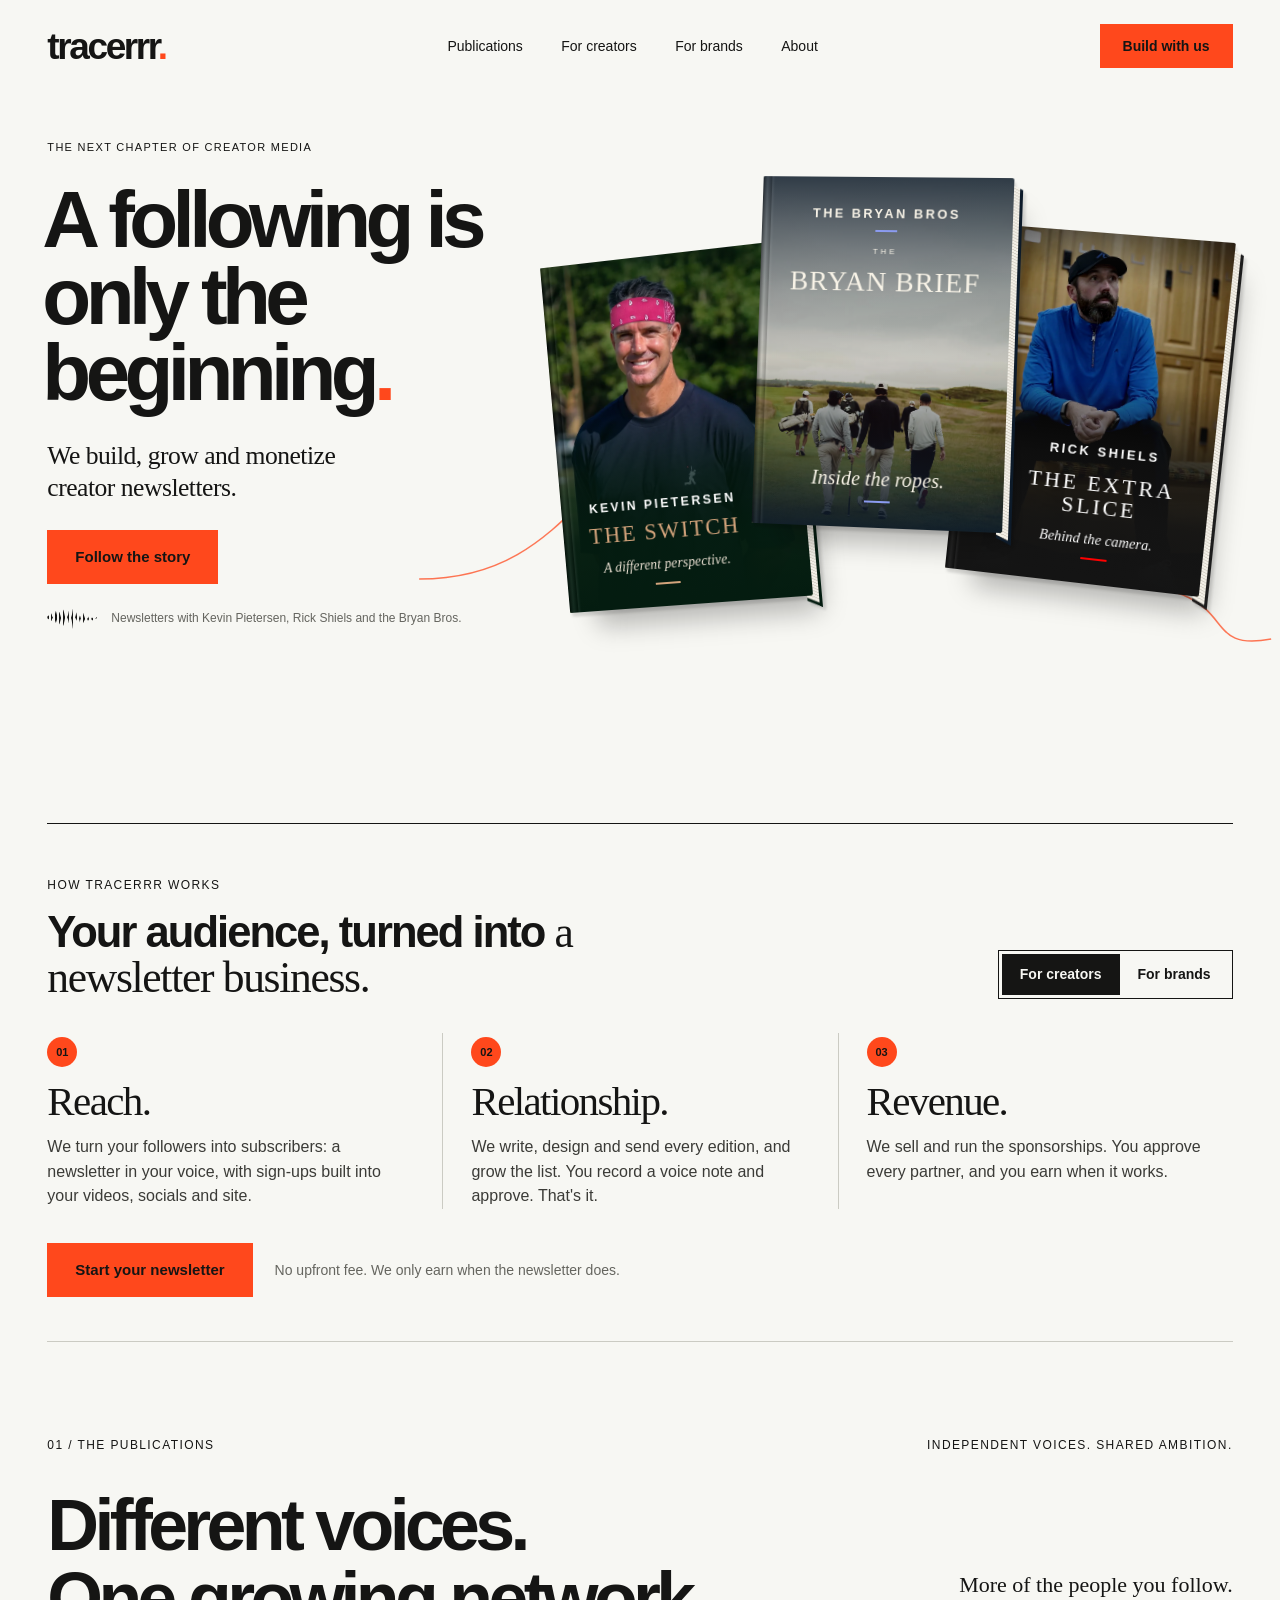
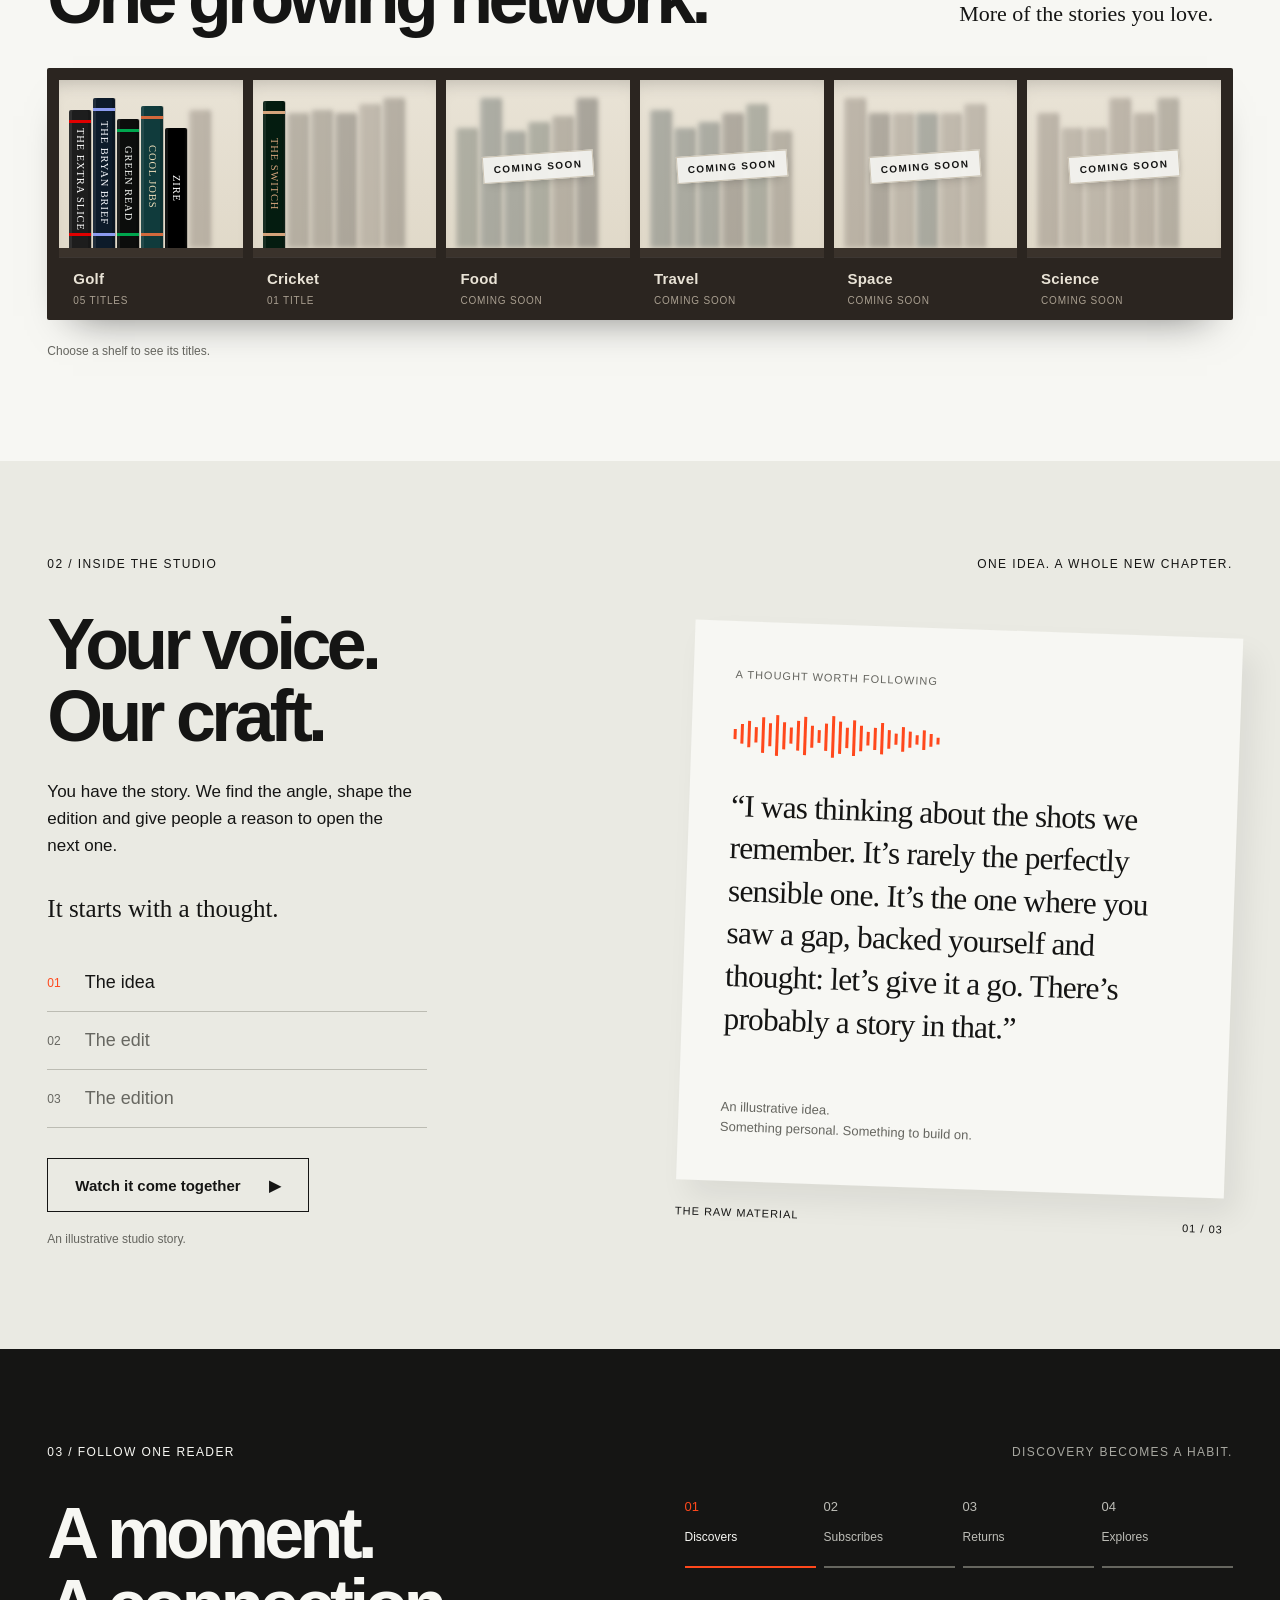
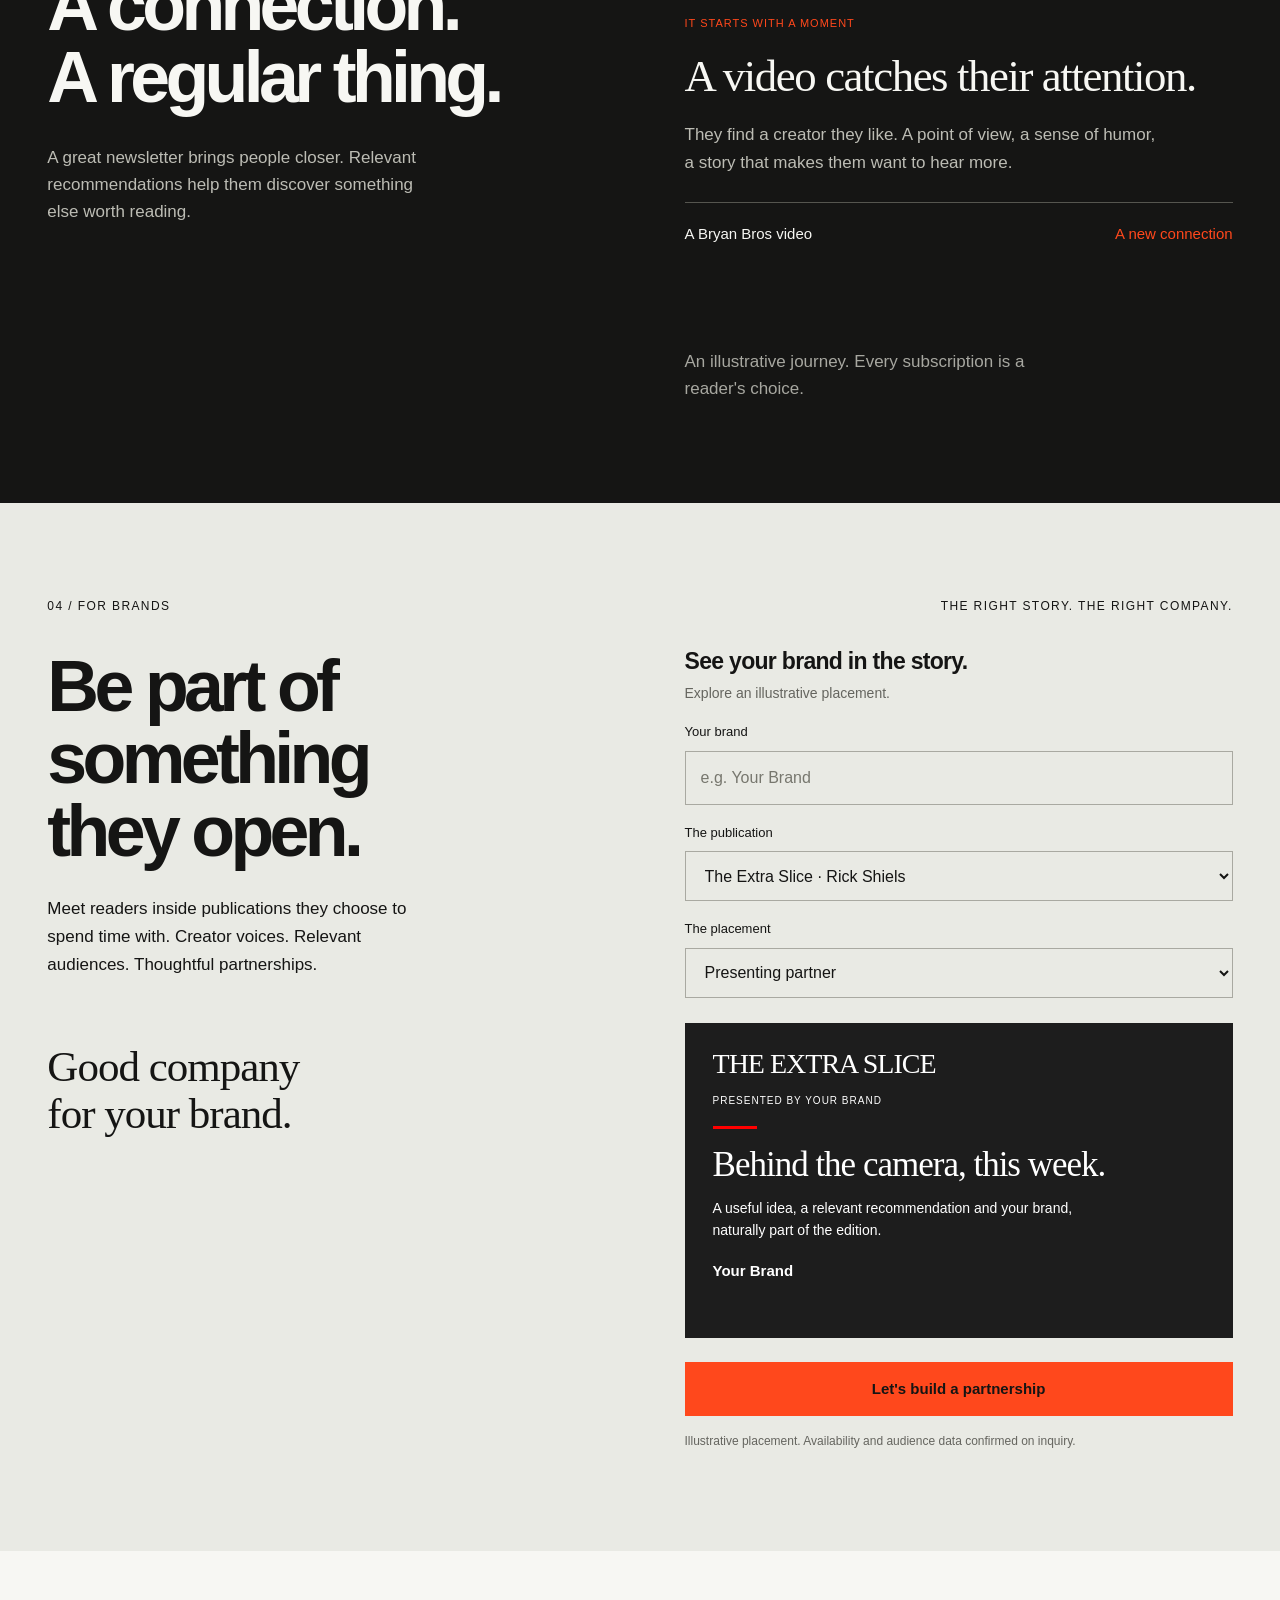
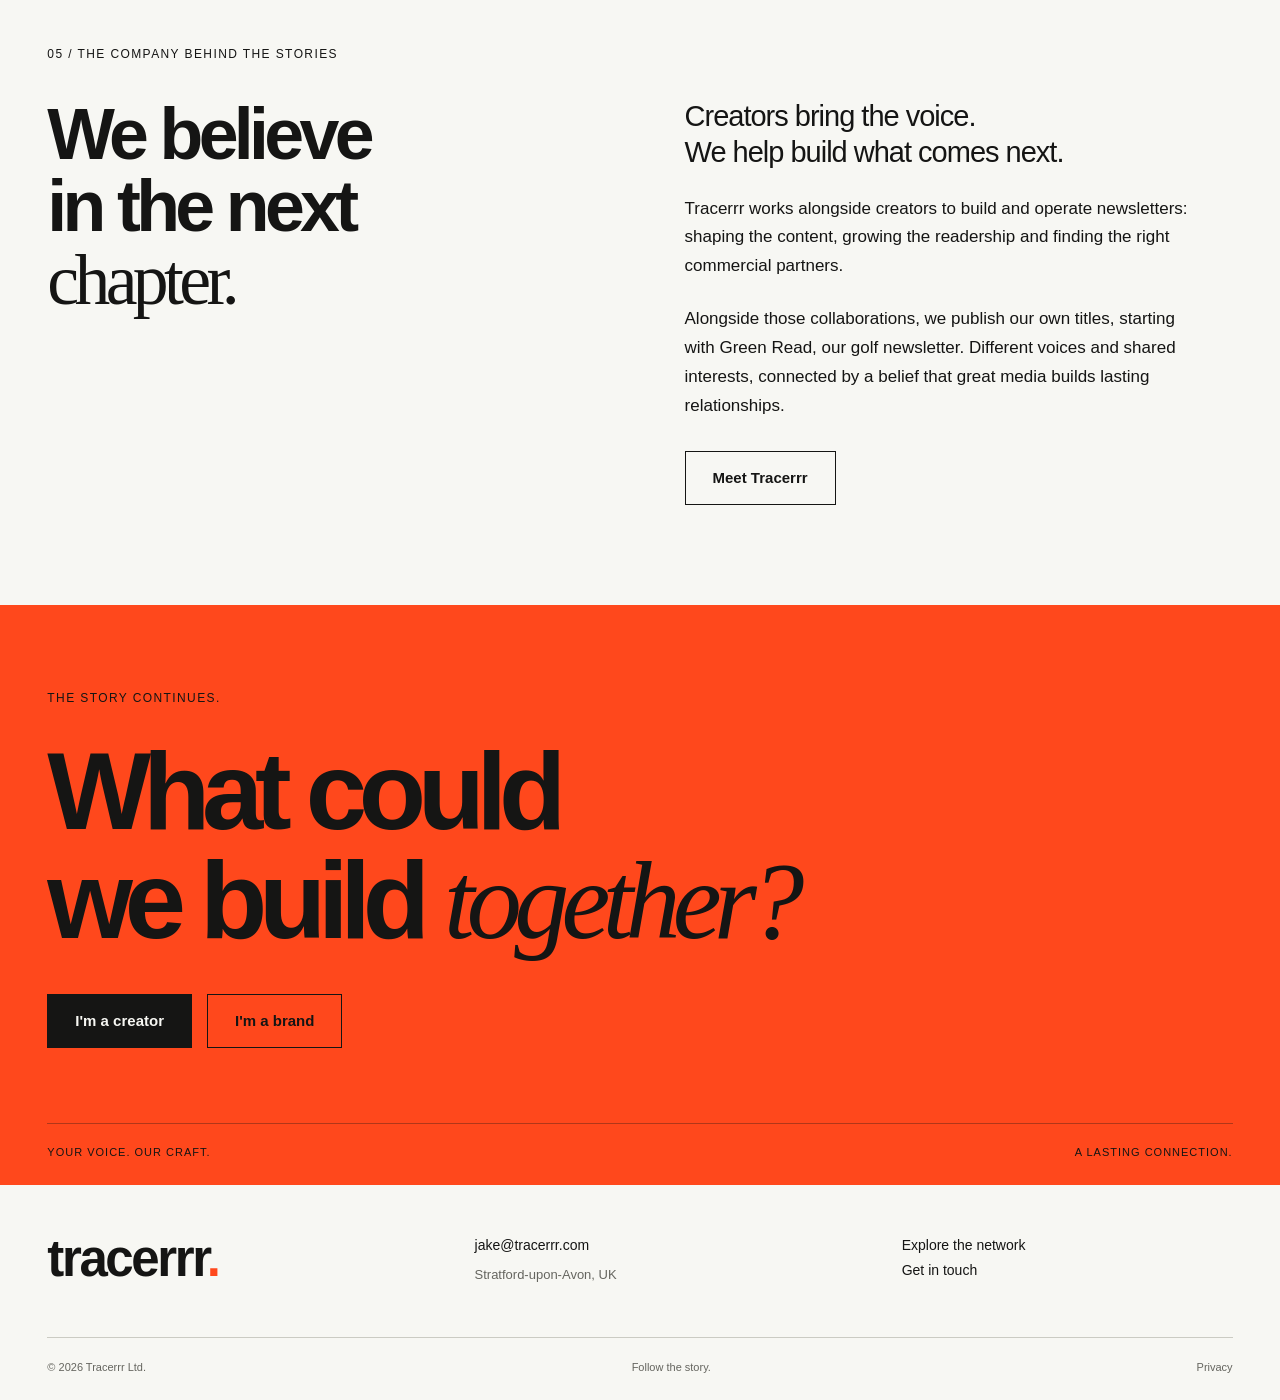
==== commit 9f5aba40: "Hero: move books left, remove live-total subline Co-Authored-By: Claude Opus 5.5 <noreply@anthropic." ====
--- a/index.html
+++ b/index.html
@@ -43,7 +43,7 @@
         <h1 id="hero-title"><span class="hero-title-line">A following is</span><br>only the<br>beginning<span class="orange">.</span></h1>
         <p class="hero-description">We build, grow and monetize<br class="desktop-break"> creator newsletters.</p>
         <a class="button" href="#story">Follow the story</a>
-        <div class="live-total" id="live-total" hidden aria-live="polite"><span class="live-dot" aria-hidden="true"></span><span class="live-number" id="live-number">0</span><span class="live-label">readers across the Tracerrr network<span class="live-sub">Live total, all our newsletters combined</span></span></div>
+        <div class="live-total" id="live-total" hidden aria-live="polite"><span class="live-dot" aria-hidden="true"></span><span class="live-number" id="live-number">0</span><span class="live-label">readers across the Tracerrr network</span></div>
         <div class="hero-footnote"><span class="tiny-wave" aria-hidden="true"></span><span>Newsletters with Kevin Pietersen, Rick Shiels and the Bryan Bros.</span></div>
       </div>
       <div class="hero-art" aria-label="Explore our publications">
--- a/style.css
+++ b/style.css
@@ -542,3 +542,8 @@
 .read-art .edition-label{margin-top:0}
 .read-art:before{background:linear-gradient(180deg,#070b08e6 0%,#070b0866 24%,transparent 40%,transparent 78%,#070b08b3 92%,#070b08 100%)}
 @media(max-width:700px){.read-art .publication-coverline{font-size:15px;margin-bottom:6px}}
+
+/* Hero books: nudge the group left on wider screens so the right-hand book isn't clipped. */
+@media(min-width:701px){.hero-art{transform:translateX(-7%)}}
+@media(min-width:1700px){.hero-art{transform:translateX(-4%)}}
+@media(min-width:701px) and (max-width:1199px){.paper-switch .book-jacket{padding-right:30%!important}.paper-green .book-jacket{padding-left:30%!important}.paper-switch .paper-name,.paper-green .paper-name{font-size:18px!important}}
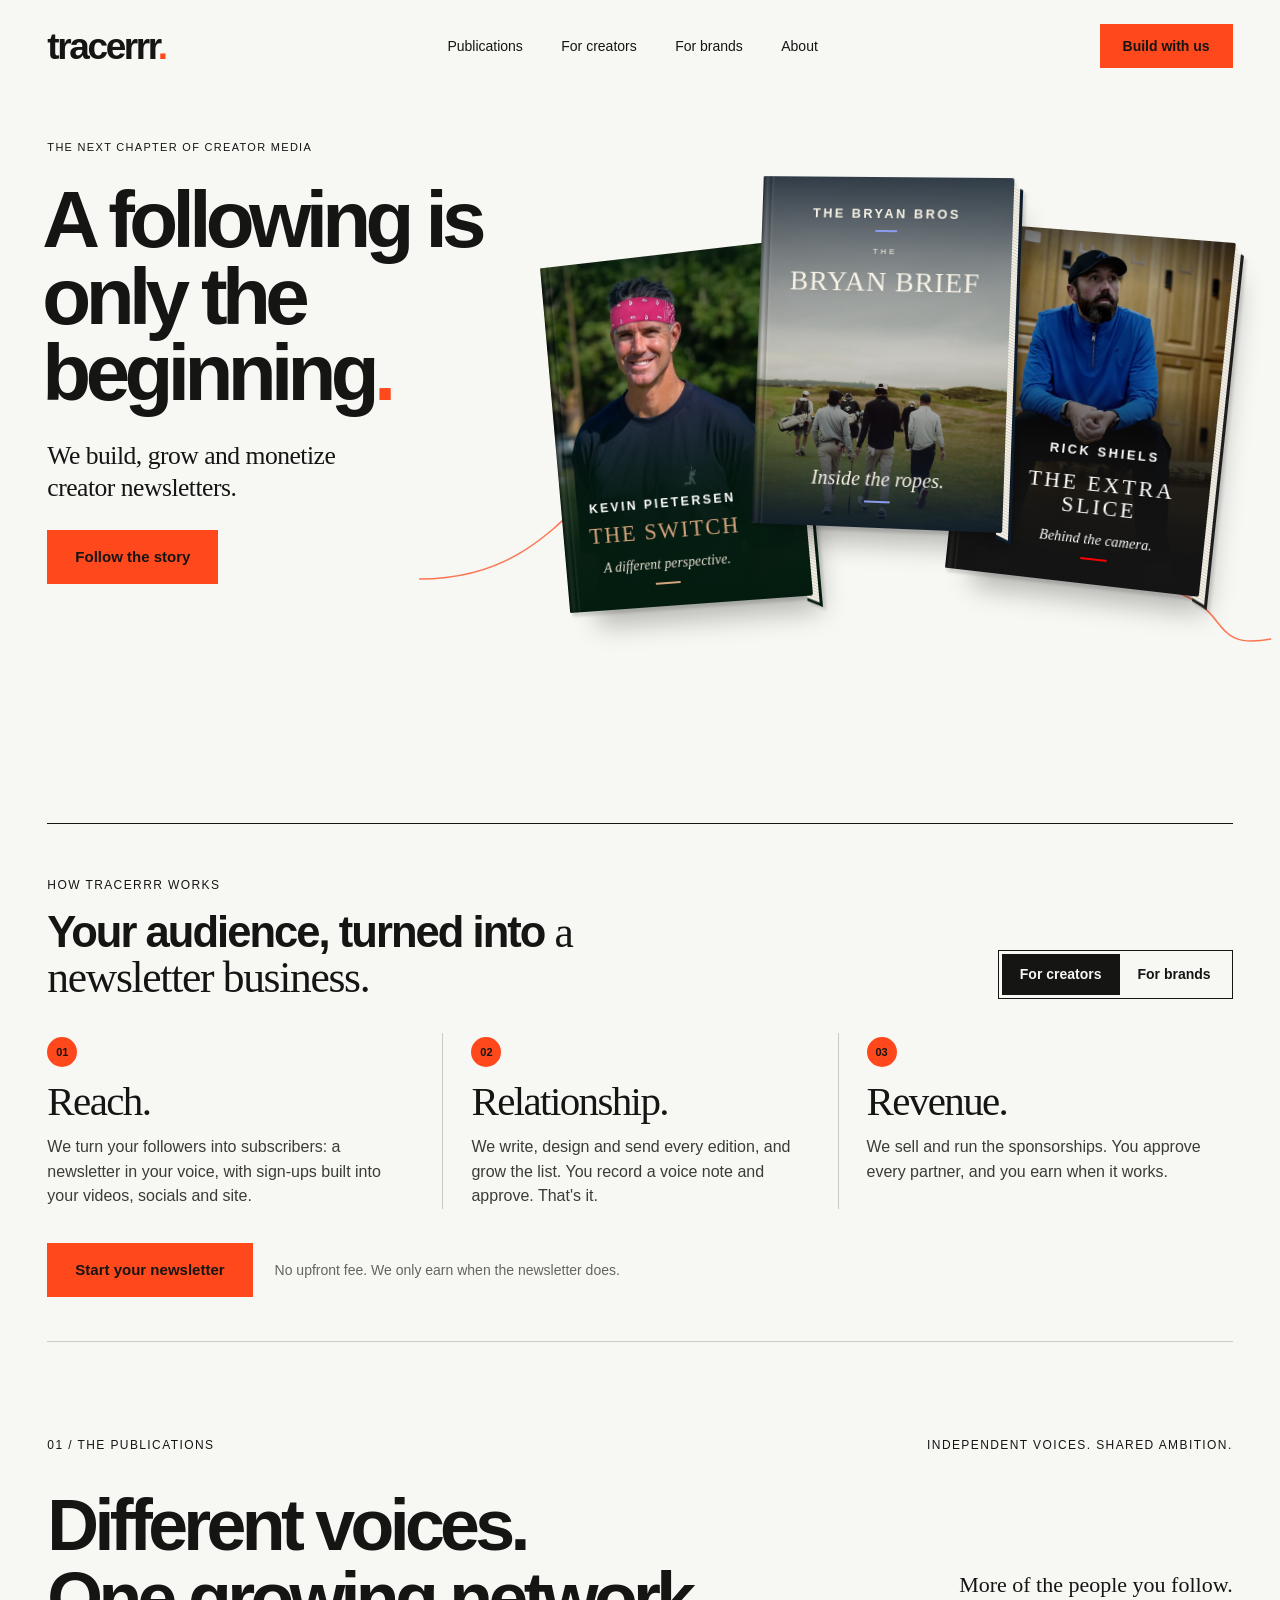
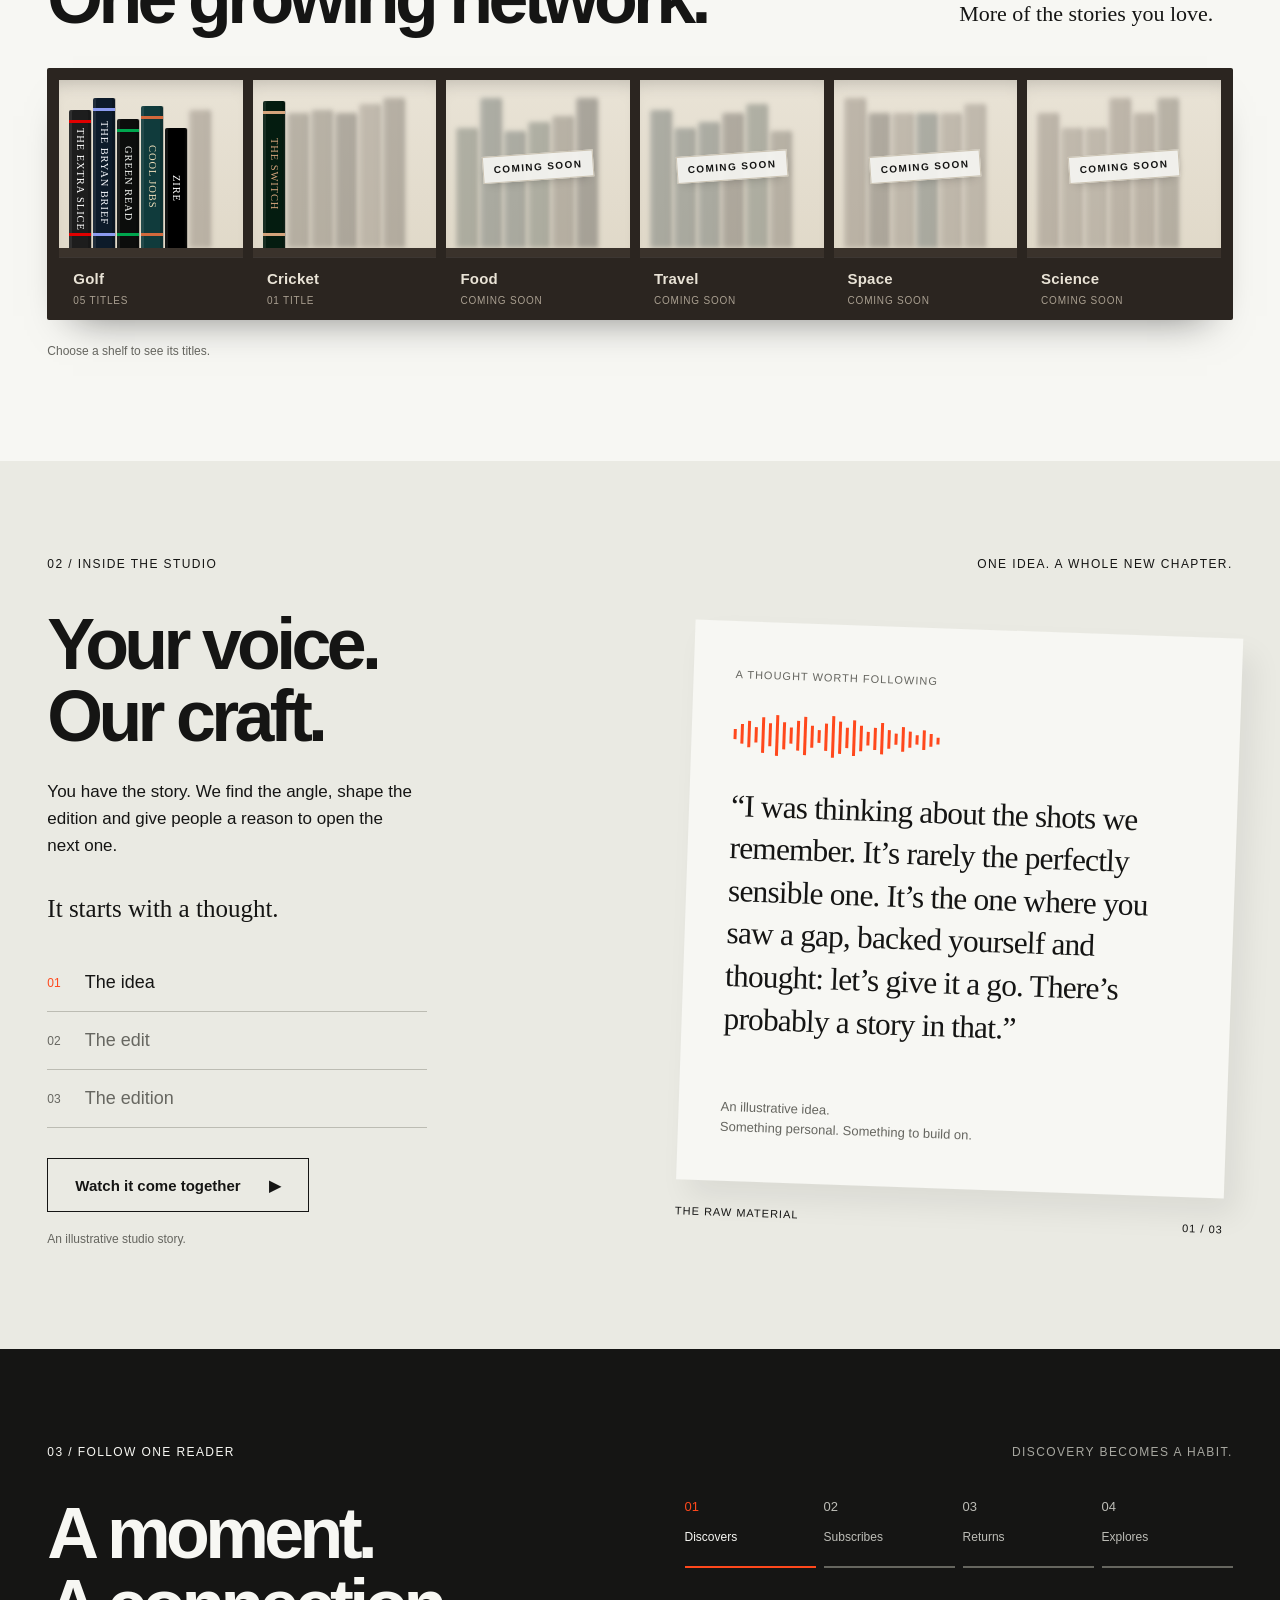
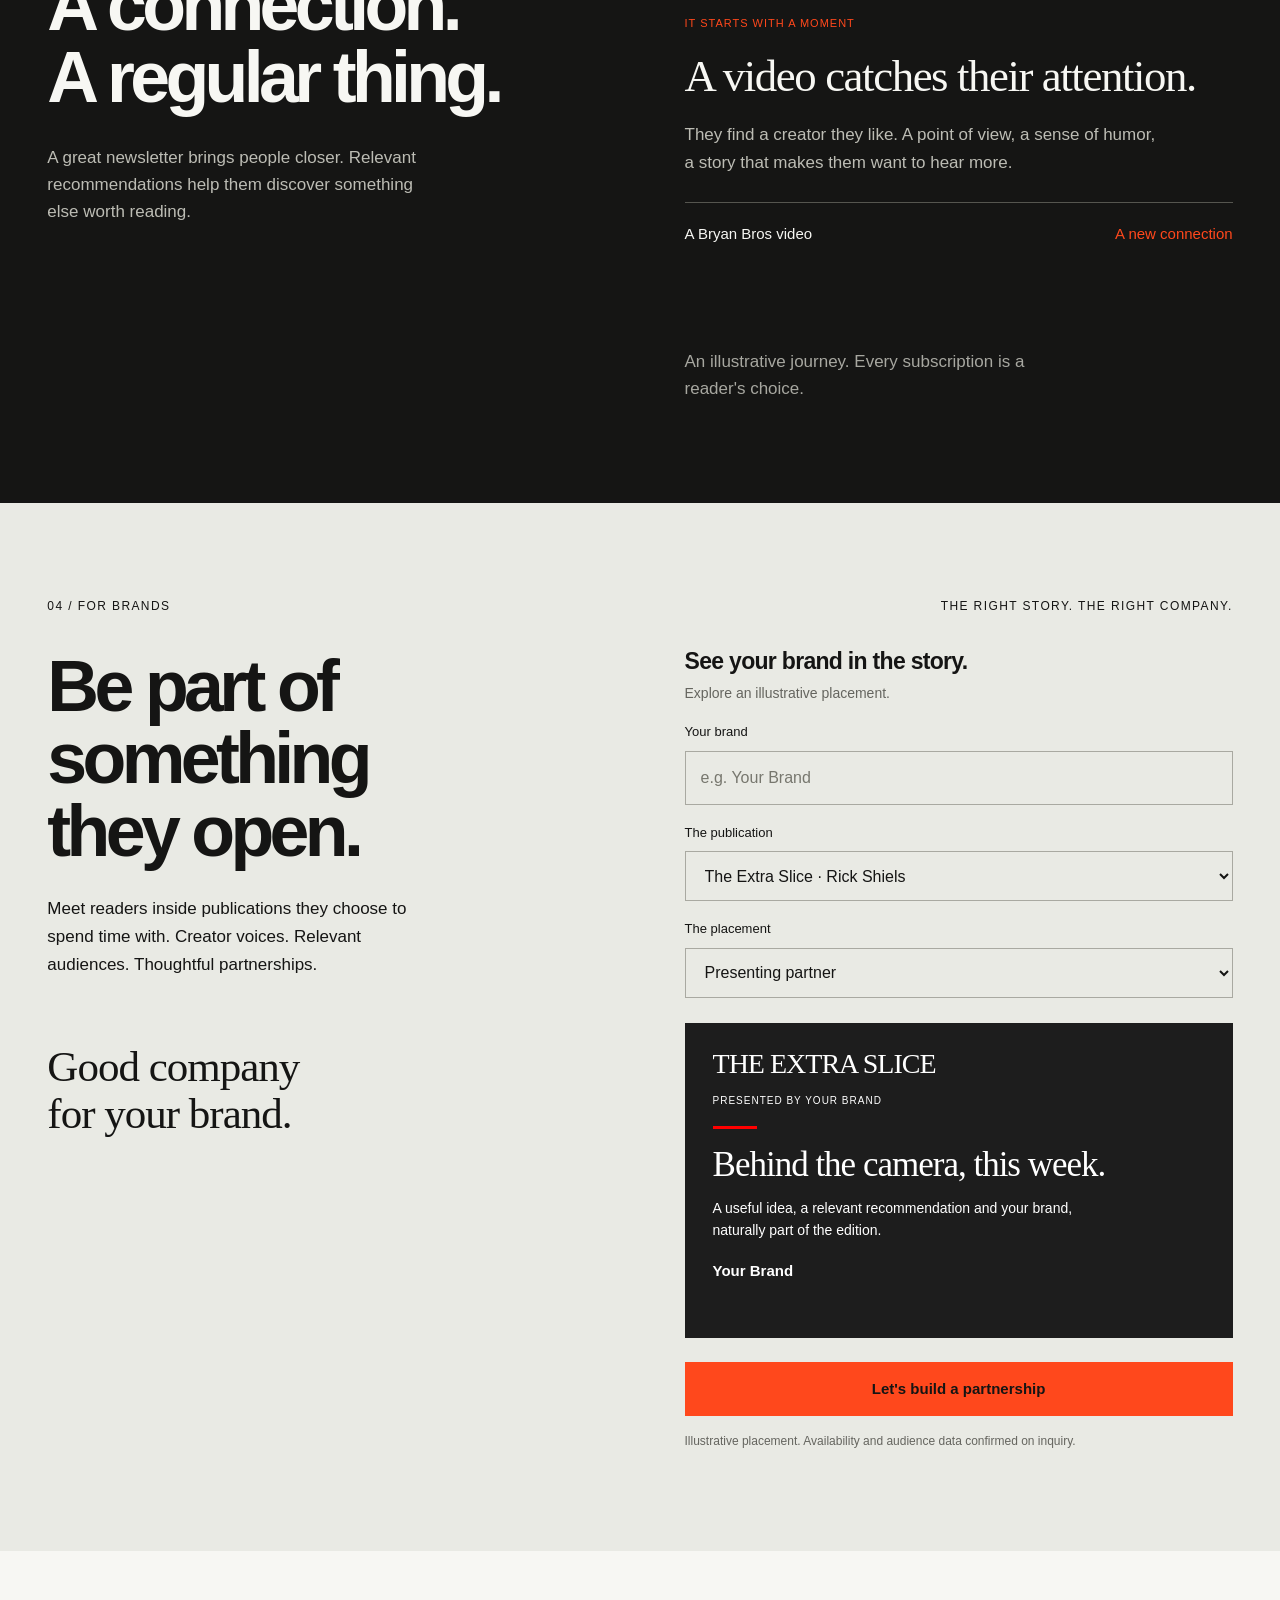
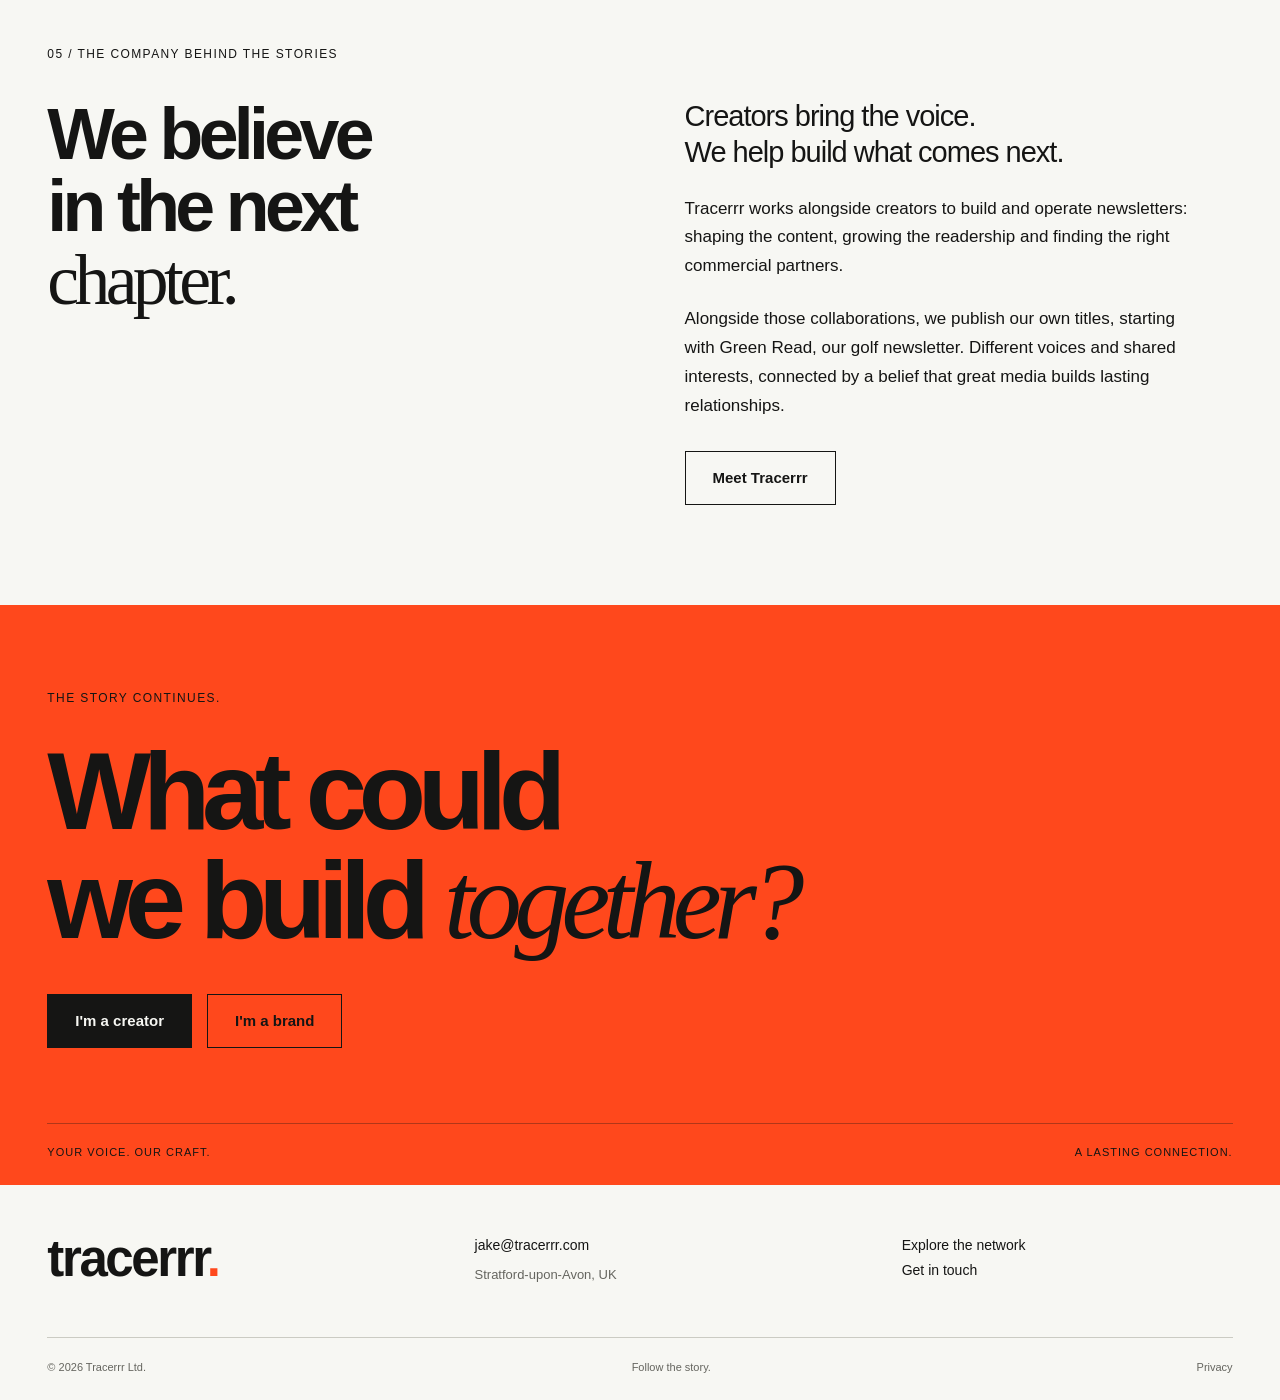
==== commit 7ba86f25: "Hero: one-line live total label, remove creators footnote Co-Authored-By: Claude Opus 5.5 <noreply@a" ====
--- a/index.html
+++ b/index.html
@@ -44,7 +44,6 @@
         <p class="hero-description">We build, grow and monetize<br class="desktop-break"> creator newsletters.</p>
         <a class="button" href="#story">Follow the story</a>
         <div class="live-total" id="live-total" hidden aria-live="polite"><span class="live-dot" aria-hidden="true"></span><span class="live-number" id="live-number">0</span><span class="live-label">readers across the Tracerrr network</span></div>
-        <div class="hero-footnote"><span class="tiny-wave" aria-hidden="true"></span><span>Newsletters with Kevin Pietersen, Rick Shiels and the Bryan Bros.</span></div>
       </div>
       <div class="hero-art" aria-label="Explore our publications">
         <svg class="hero-thread" viewBox="0 0 760 650" aria-hidden="true"><path d="M-60 455 C110 455 104 290 258 319 S330 39 457 87 S508 460 638 461 S715 530 792 515"/></svg>
--- a/style.css
+++ b/style.css
@@ -547,3 +547,6 @@
 @media(min-width:701px){.hero-art{transform:translateX(-7%)}}
 @media(min-width:1700px){.hero-art{transform:translateX(-4%)}}
 @media(min-width:701px) and (max-width:1199px){.paper-switch .book-jacket{padding-right:30%!important}.paper-green .book-jacket{padding-left:30%!important}.paper-switch .paper-name,.paper-green .paper-name{font-size:18px!important}}
+.live-label{max-width:none;white-space:nowrap}
+@media(max-width:420px){.live-label{white-space:normal}}
+@media(max-width:560px){.live-total{flex-wrap:wrap;row-gap:6px}.live-label{white-space:nowrap;flex-basis:100%;padding-left:24px}}
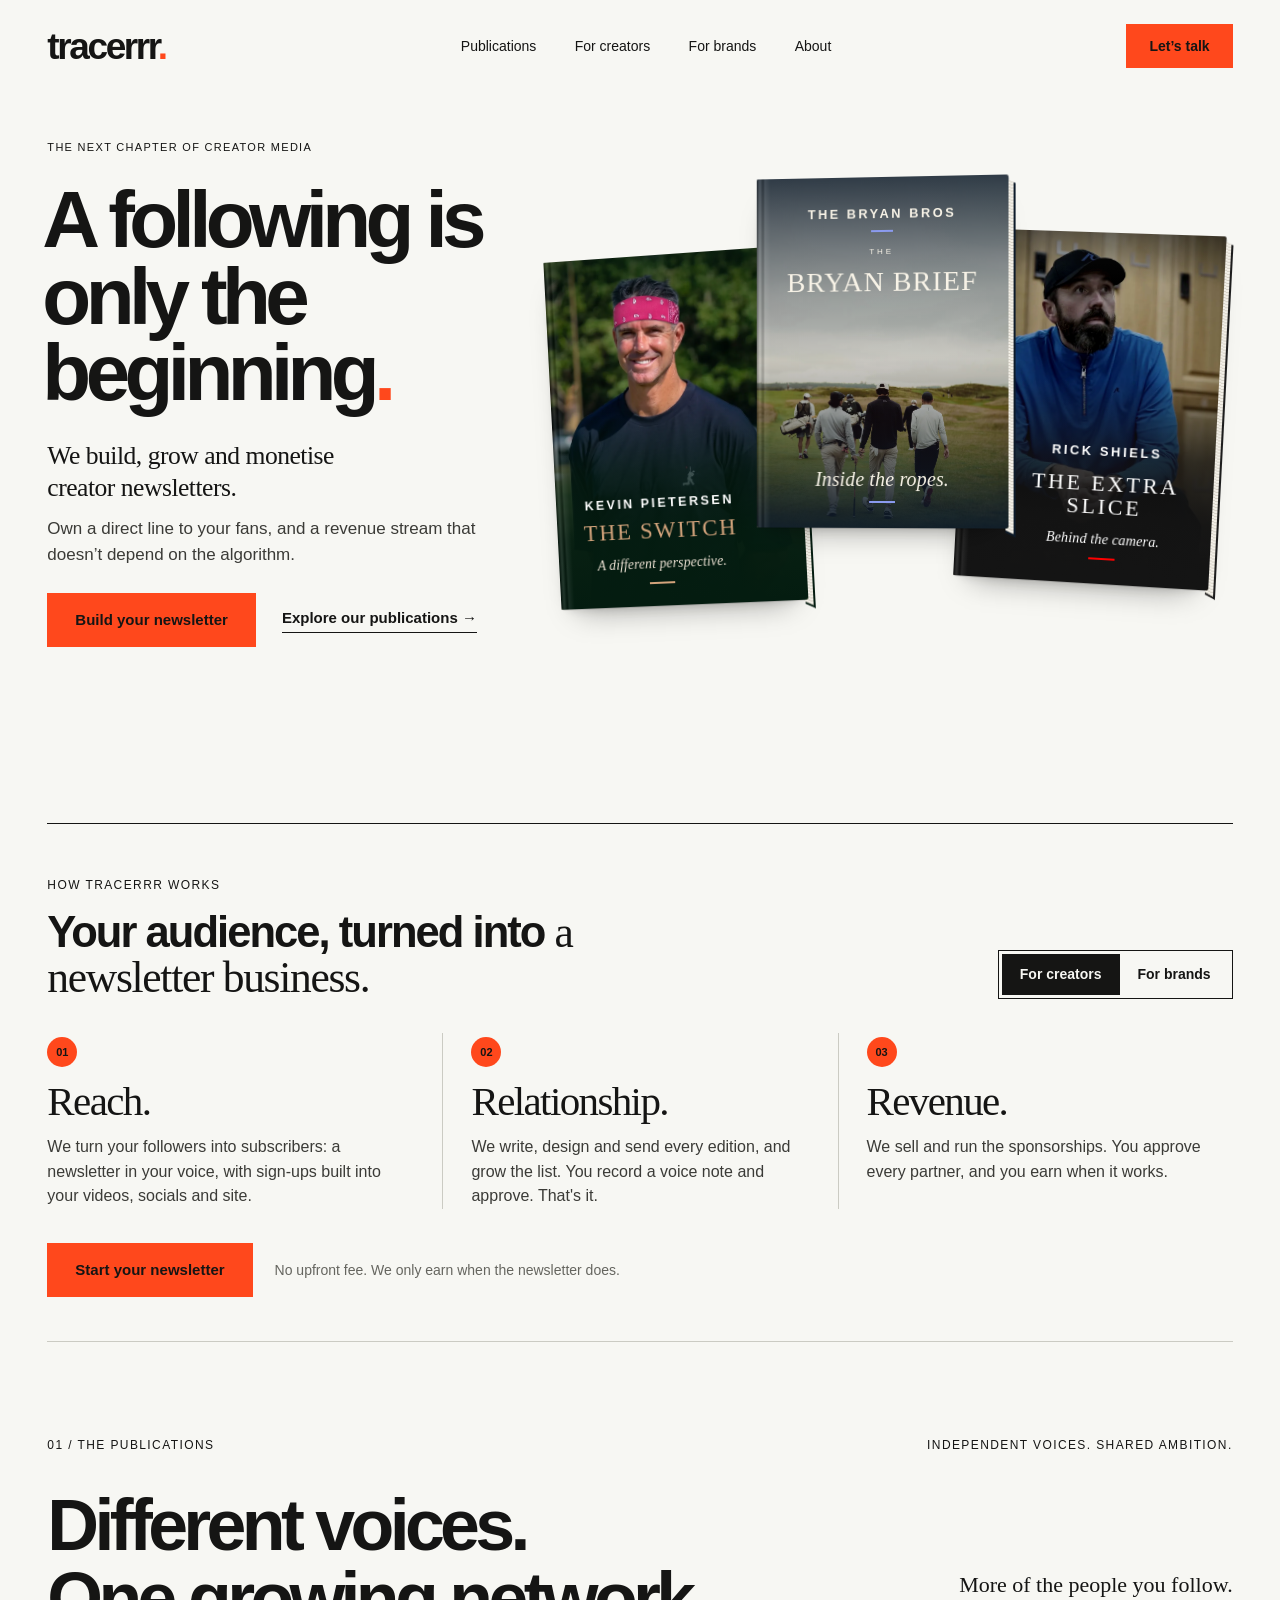
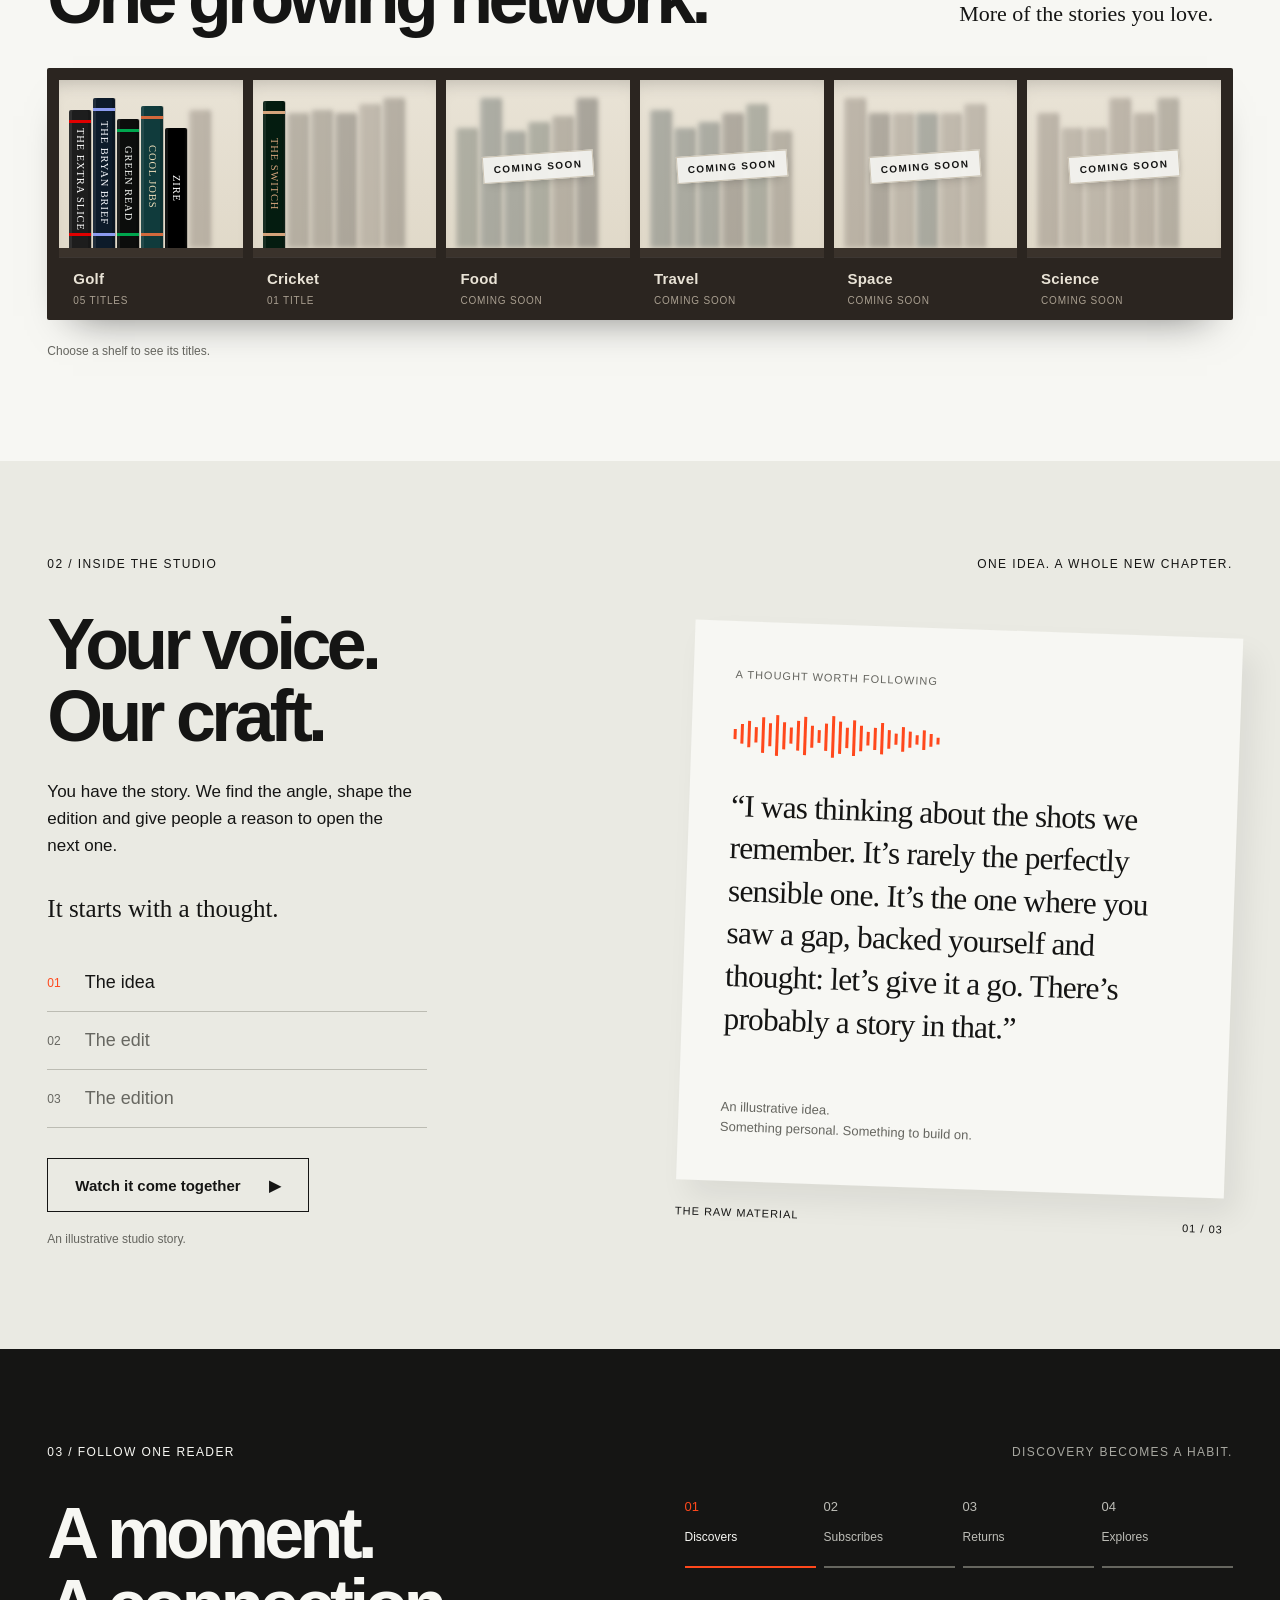
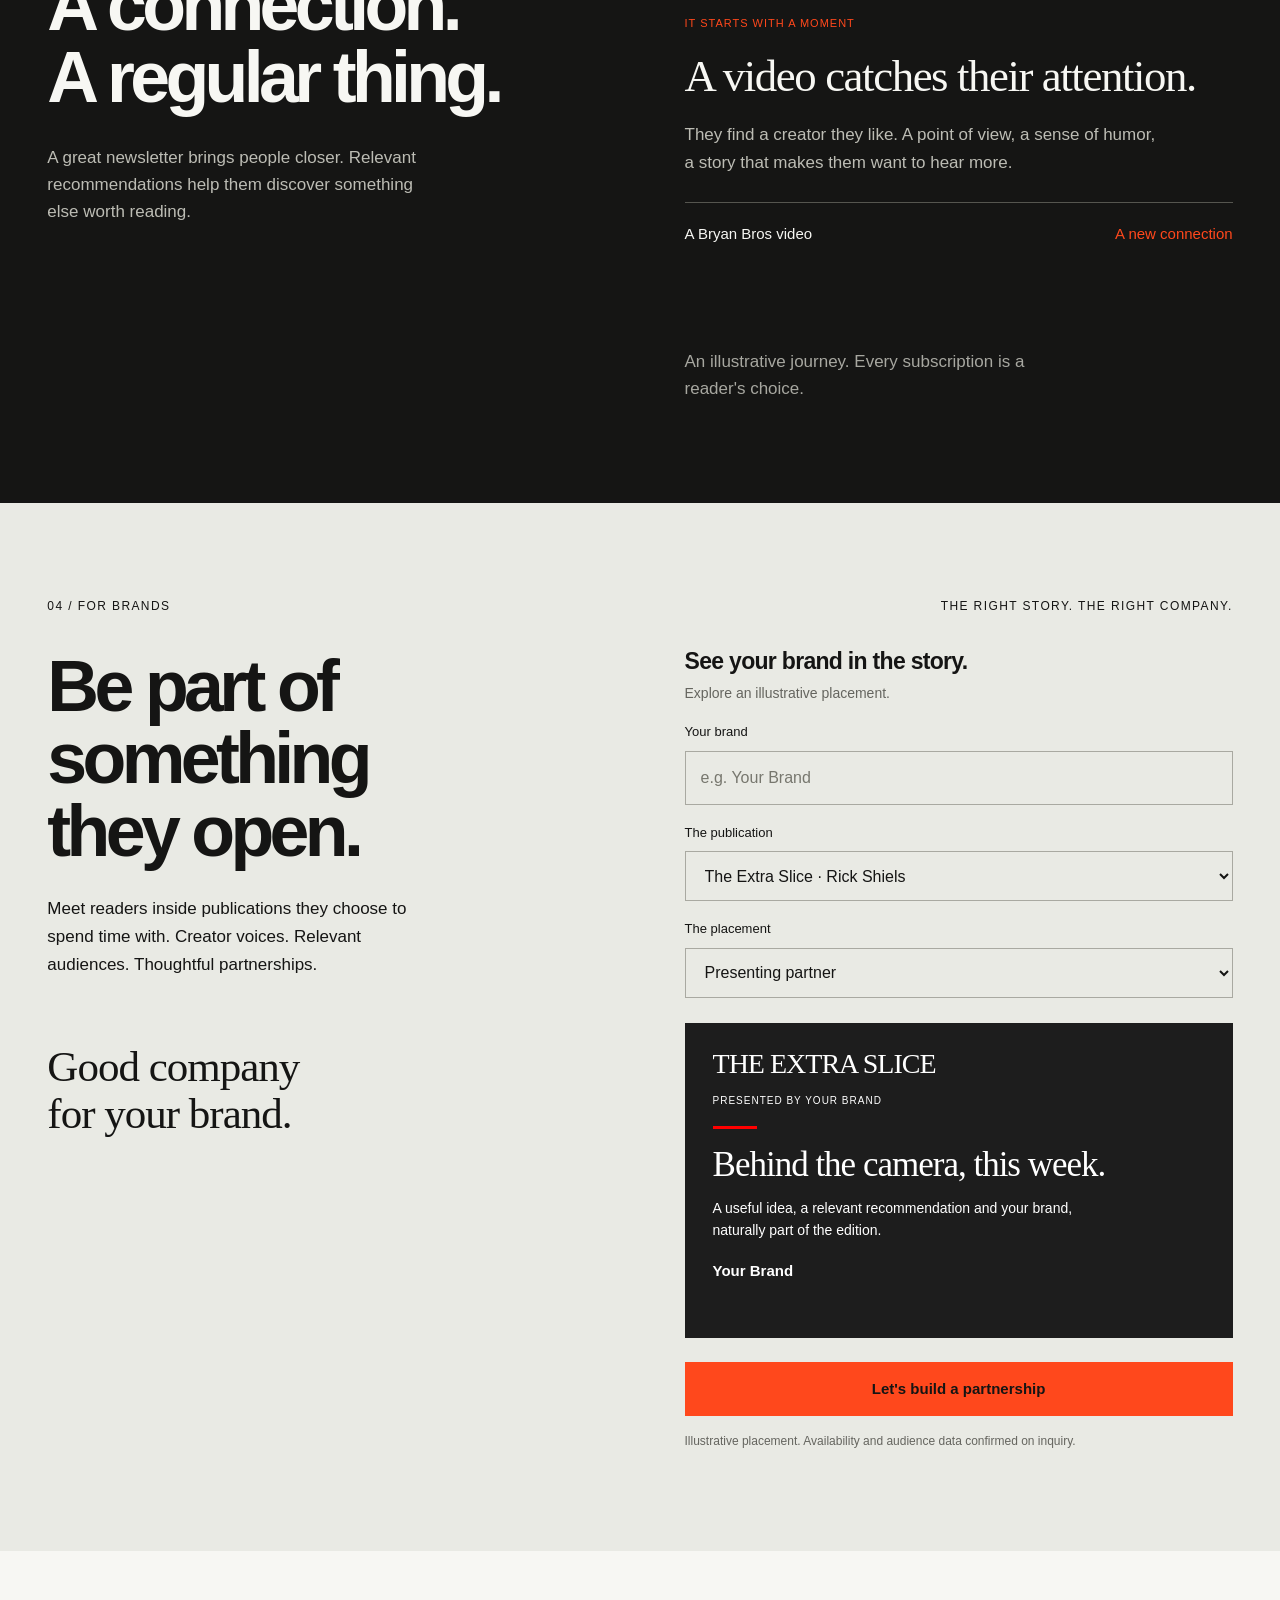
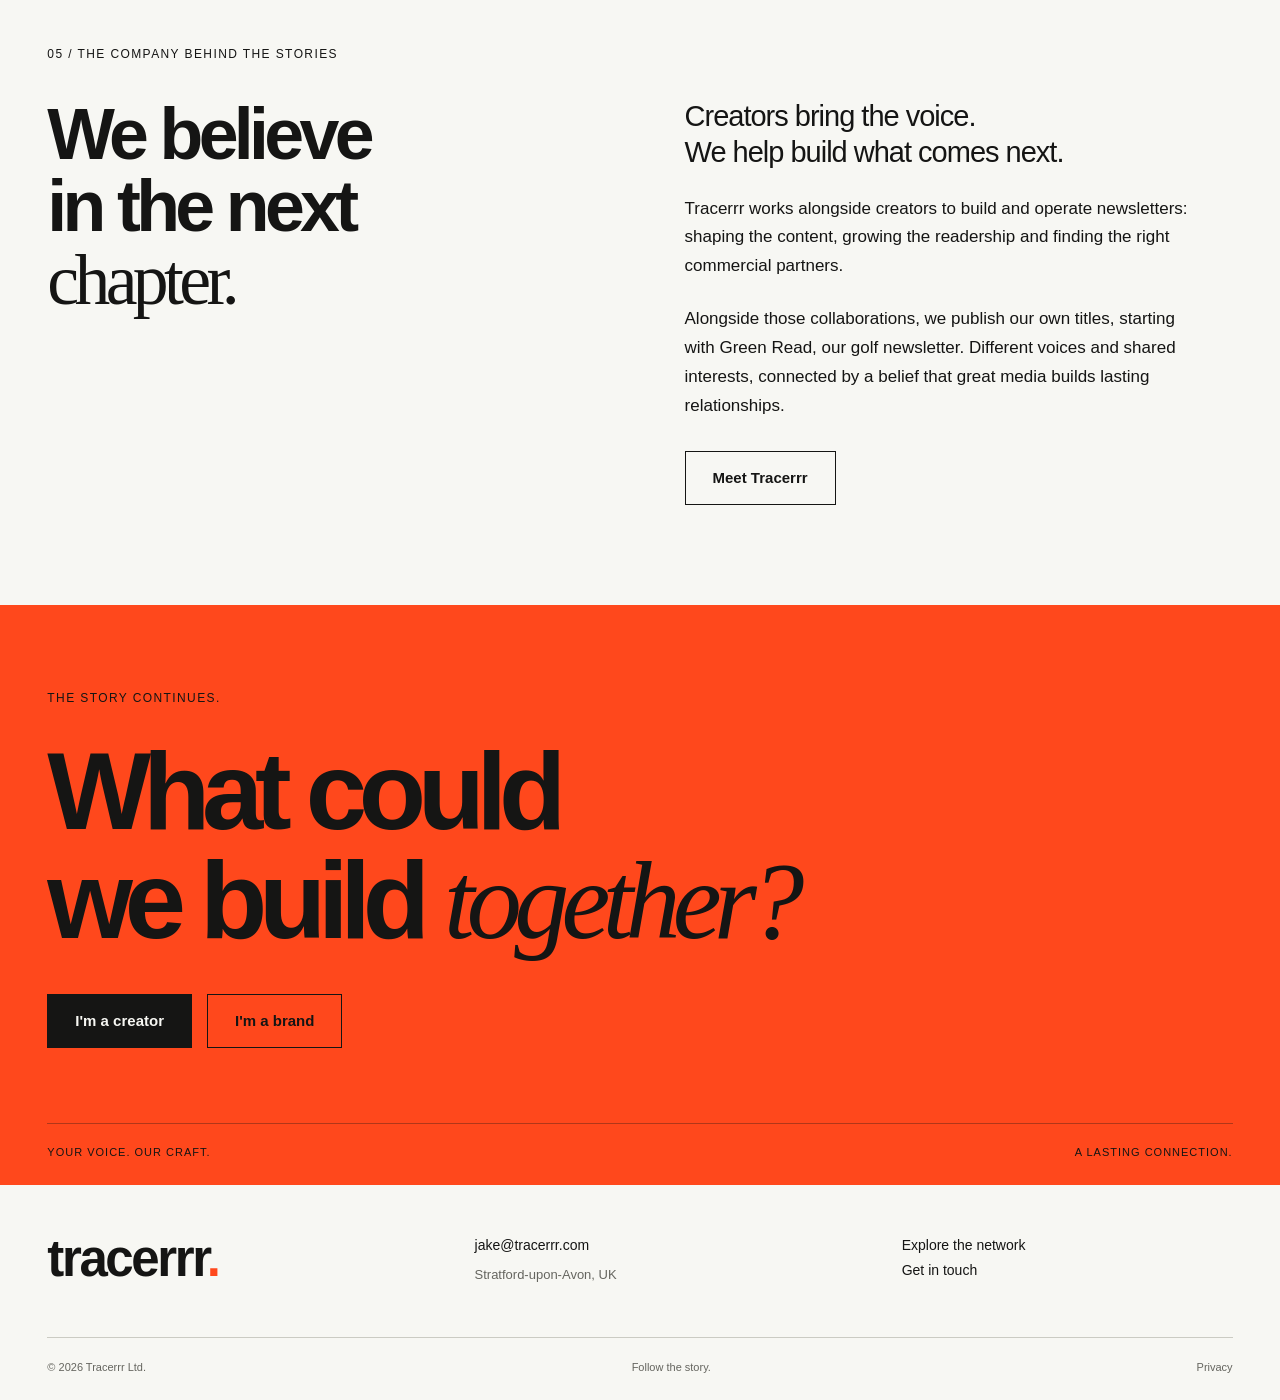
==== commit 98ab236d: "Hero: clearer CTAs, creator benefit line, subscriptions figure, calmer premium books - Primary CTA '" ====
--- a/index.html
+++ b/index.html
@@ -4,9 +4,9 @@
   <meta charset="utf-8">
   <meta name="viewport" content="width=device-width, initial-scale=1">
   <meta name="theme-color" content="#f7f7f3">
-  <meta name="description" content="Tracerrr builds, grows and monetizes creator newsletters. Follow the story from a following to a lasting media business.">
+  <meta name="description" content="Tracerrr builds, grows and monetises creator newsletters. Follow the story from a following to a lasting media business.">
   <meta property="og:title" content="Tracerrr — A following is only the beginning.">
-  <meta property="og:description" content="Different voices. One growing network. We build, grow and monetize creator newsletters.">
+  <meta property="og:description" content="Different voices. One growing network. We build, grow and monetise creator newsletters.">
   <meta property="og:type" content="website">
   <meta property="og:url" content="https://tracerrr.com/">
   <meta property="og:image" content="https://tracerrr.com/og-image.png">
@@ -30,7 +30,7 @@
     <nav class="desktop-nav" aria-label="Main navigation">
       <a href="#publications">Publications</a><a href="#contact" data-contact="creator">For creators</a><a href="#brands">For brands</a><a href="#about">About</a>
     </nav>
-    <a class="button small" href="#contact" data-contact="creator">Build with us</a>
+    <a class="button small" href="#contact" data-contact="general">Let&rsquo;s talk</a>
     <button class="menu-button" type="button" aria-expanded="false" aria-controls="mobile-nav">Menu <span aria-hidden="true">+</span></button>
   </header>
   <nav class="mobile-nav" id="mobile-nav" aria-label="Mobile navigation" hidden>
@@ -41,12 +41,12 @@
       <div class="hero-copy">
         <div class="eyebrow">THE NEXT CHAPTER OF CREATOR MEDIA</div>
         <h1 id="hero-title"><span class="hero-title-line">A following is</span><br>only the<br>beginning<span class="orange">.</span></h1>
-        <p class="hero-description">We build, grow and monetize<br class="desktop-break"> creator newsletters.</p>
-        <a class="button" href="#story">Follow the story</a>
-        <div class="live-total" id="live-total" hidden aria-live="polite"><span class="live-dot" aria-hidden="true"></span><span class="live-number" id="live-number">0</span><span class="live-label">readers across the Tracerrr network</span></div>
+        <p class="hero-description">We build, grow and monetise<br class="desktop-break"> creator newsletters.</p>
+        <p class="hero-benefit">Own a direct line to your fans, and a revenue stream that doesn&rsquo;t depend on the algorithm.</p>
+        <div class="hero-actions"><a class="button" href="#contact" data-contact="creator">Build your newsletter</a><a class="hero-link" href="#publications">Explore our publications <span aria-hidden="true">&rarr;</span></a></div>
+        <div class="live-total" id="live-total" hidden aria-live="polite"><span class="live-dot" aria-hidden="true"></span><span class="live-number" id="live-number">0</span><span class="live-label">newsletter subscriptions across our network</span></div>
       </div>
       <div class="hero-art" aria-label="Explore our publications">
-        <svg class="hero-thread" viewBox="0 0 760 650" aria-hidden="true"><path d="M-60 455 C110 455 104 290 258 319 S330 39 457 87 S508 460 638 461 S715 530 792 515"/></svg>
         <button class="paper paper-switch" type="button" data-publication="switch" aria-label="Open The Switch preview">
           <span class="book-jacket">
           <span class="paper-meta">KEVIN PIETERSEN</span>
@@ -60,7 +60,7 @@
           <span class="book-jacket">
           <span class="paper-meta">RICK SHIELS</span>
           <span class="paper-name serif">The Extra Slice</span>
-          <img src="assets/slice-cover.webp" alt="Rick Shiels sitting in a golf club locker room" width="1100" height="1375">
+          <img src="assets/slice-cover.webp" alt="Rick Shiels sitting in a golf club locker room" width="900" height="1125">
           <span class="book-subtitle">Behind the camera.</span>
           <span class="paper-bottom">GOLF, BEYOND THE VIDEOS</span>
           </span>
@@ -143,7 +143,7 @@
       <div class="publication-grid" id="publication-grid">
         <article class="publication" data-category="golf">
           <button class="publication-art green-art" type="button" data-publication="slice" aria-label="Explore The Extra Slice">
-            <span class="cover-creator">Rick Shiels</span><span class="publication-masthead serif">THE EXTRA SLICE</span><img src="assets/slice-cover.webp" alt="" width="1100" height="1375" loading="lazy" decoding="async"><span class="publication-coverline serif">Behind the camera.</span><span class="edition-label">AN EDITORIAL PREVIEW</span>
+            <span class="cover-creator">Rick Shiels</span><span class="publication-masthead serif">THE EXTRA SLICE</span><img src="assets/slice-cover.webp" alt="" width="900" height="1125" loading="lazy" decoding="async"><span class="publication-coverline serif">Behind the camera.</span><span class="edition-label">AN EDITORIAL PREVIEW</span>
           </button>
           <div class="publication-info"><div><h3>The Extra Slice</h3><p><strong>Rick Shiels</strong> · Golf</p></div><button class="text-button" type="button" data-publication="slice">Explore <span aria-hidden="true">+</span></button></div>
         </article>
--- a/style.css
+++ b/style.css
@@ -550,3 +550,31 @@
 .live-label{max-width:none;white-space:nowrap}
 @media(max-width:420px){.live-label{white-space:normal}}
 @media(max-width:560px){.live-total{flex-wrap:wrap;row-gap:6px}.live-label{white-space:nowrap;flex-basis:100%;padding-left:24px}}
+
+/* ---------- Hero refinements ---------- */
+.hero-description{margin-bottom:12px}
+.hero-benefit{font-size:17px;line-height:1.5;color:#3b3b37;max-width:27em;margin:0 0 26px}
+.hero-actions{display:flex;align-items:center;gap:26px;flex-wrap:wrap}
+.hero-link{font-size:15px;font-weight:600;border-bottom:1px solid currentColor;padding-bottom:2px}
+.hero-link:hover{color:var(--orange)}
+.live-total{margin-top:30px;gap:12px}
+.live-number{font-size:clamp(28px,2.7vw,40px);letter-spacing:-.04em}
+.live-label{font-size:14px;font-weight:500;color:#3b3b37}
+.live-dot{width:8px;height:8px}
+
+/* Books as premium objects: one spine construction, softer shadows, calmer angles. */
+.paper{box-shadow:1px 1px 0 #0000001f,0 18px 30px -18px #0006,0 6px 12px -8px #0003!important;border-radius:2px 4px 4px 2px}
+.paper:hover{box-shadow:1px 1px 0 #0000001f,0 26px 36px -20px #0006,0 8px 14px -8px #0003!important}
+.paper:before{width:14px;background:linear-gradient(90deg,#00000059 0,#ffffff1f 22%,#00000033 45%,#ffffff14 60%,#0000 100%)!important}
+.paper:after{top:4px;bottom:-4px;right:-7px;width:8px;border-right-width:2px!important;border-bottom-width:2px!important;box-shadow:none!important}
+.paper-bryan{transform:rotate(0deg) rotateY(-6deg)}
+.paper-bryan:hover{transform:rotateY(-3deg) translateY(-8px)}
+.paper-switch{transform:rotate(-3deg) rotateY(-7deg)}
+.paper-switch:hover{transform:rotate(-1.5deg) rotateY(-4deg) translateY(-8px)}
+.paper-green{transform:rotate(3deg) rotateY(-7deg)}
+.paper-green:hover{transform:rotate(1.5deg) rotateY(-4deg) translateY(-8px)}
+@media(max-width:700px){.paper-bryan{transform:rotate(0deg)}.paper-switch{transform:rotate(-4deg)}.paper-green{transform:rotate(4deg)}.hero-benefit{font-size:16px}.hero-actions{gap:18px}}
+.paper{cursor:pointer}
+.paper-green img{object-position:center 12%}
+.green-art img{object-position:center 18%}
+@media(min-width:701px) and (max-width:1199px){.hero-benefit{max-width:340px;font-size:16px}}
